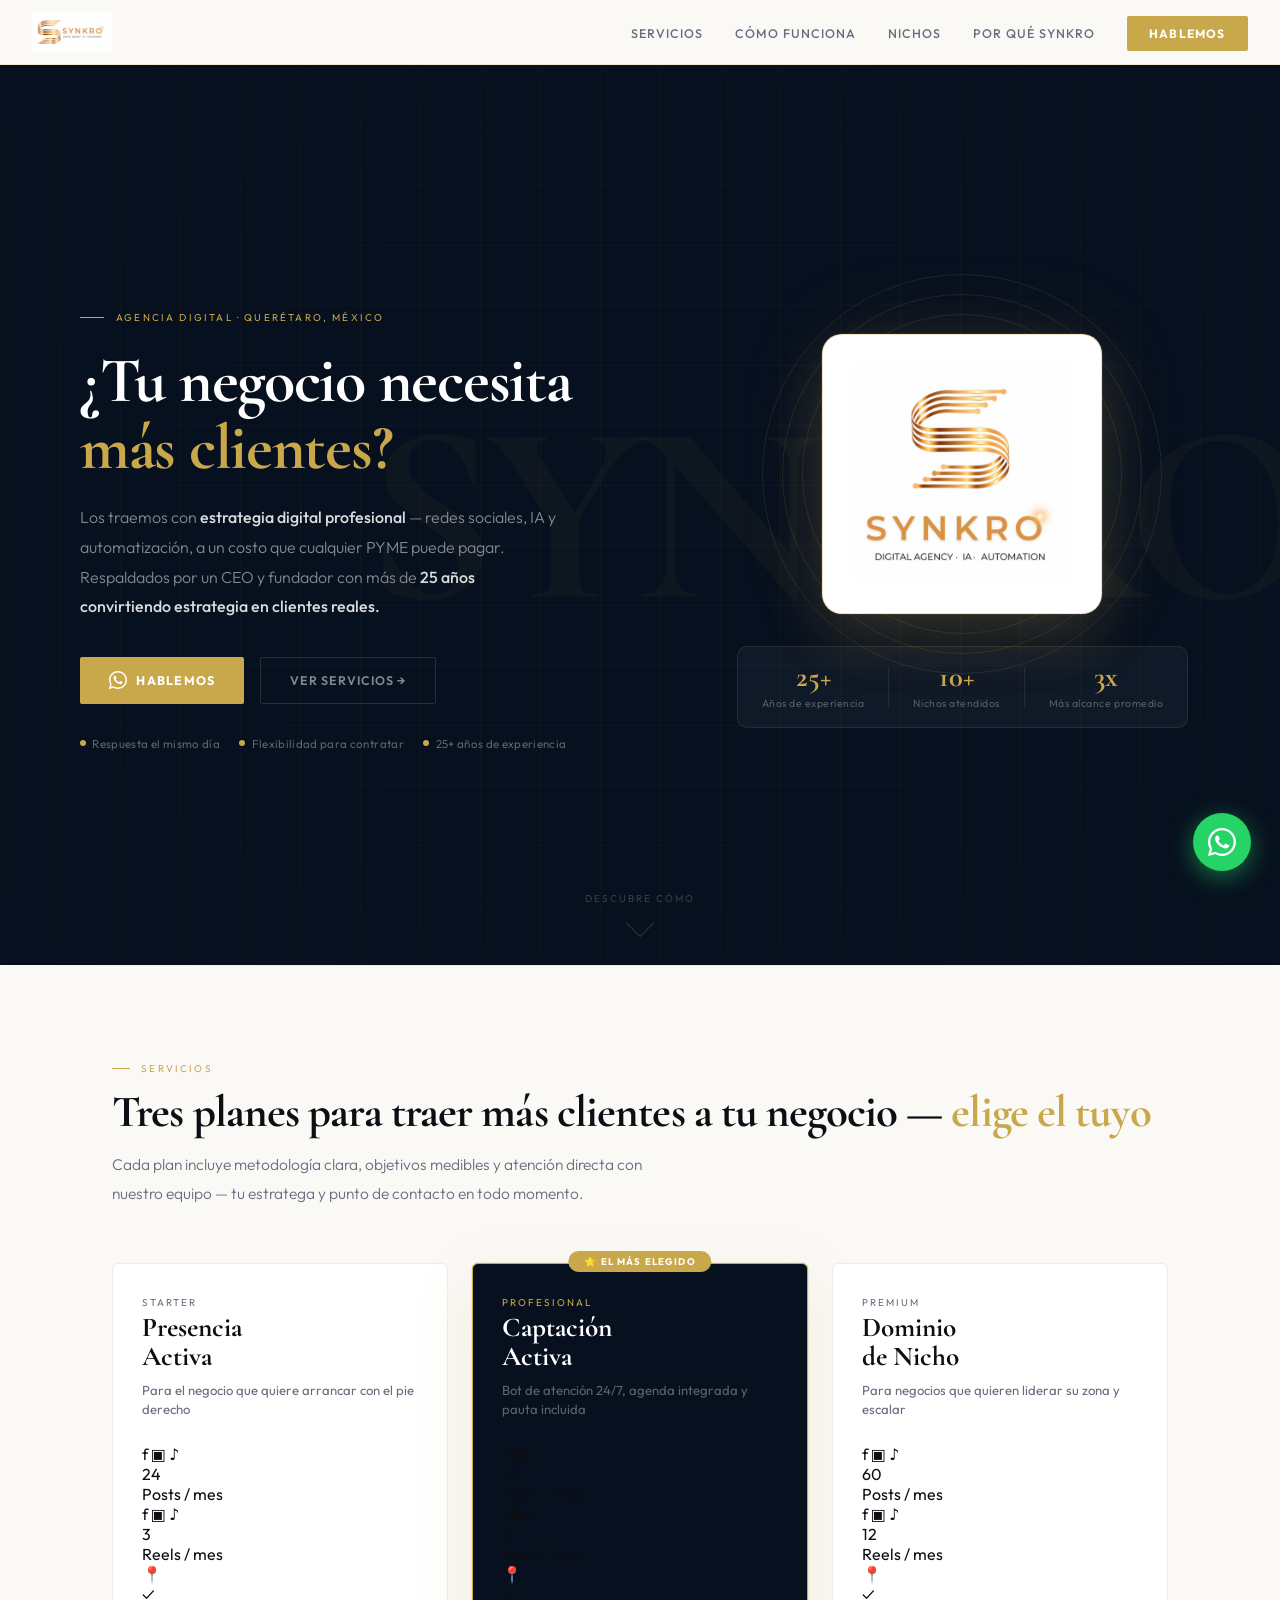
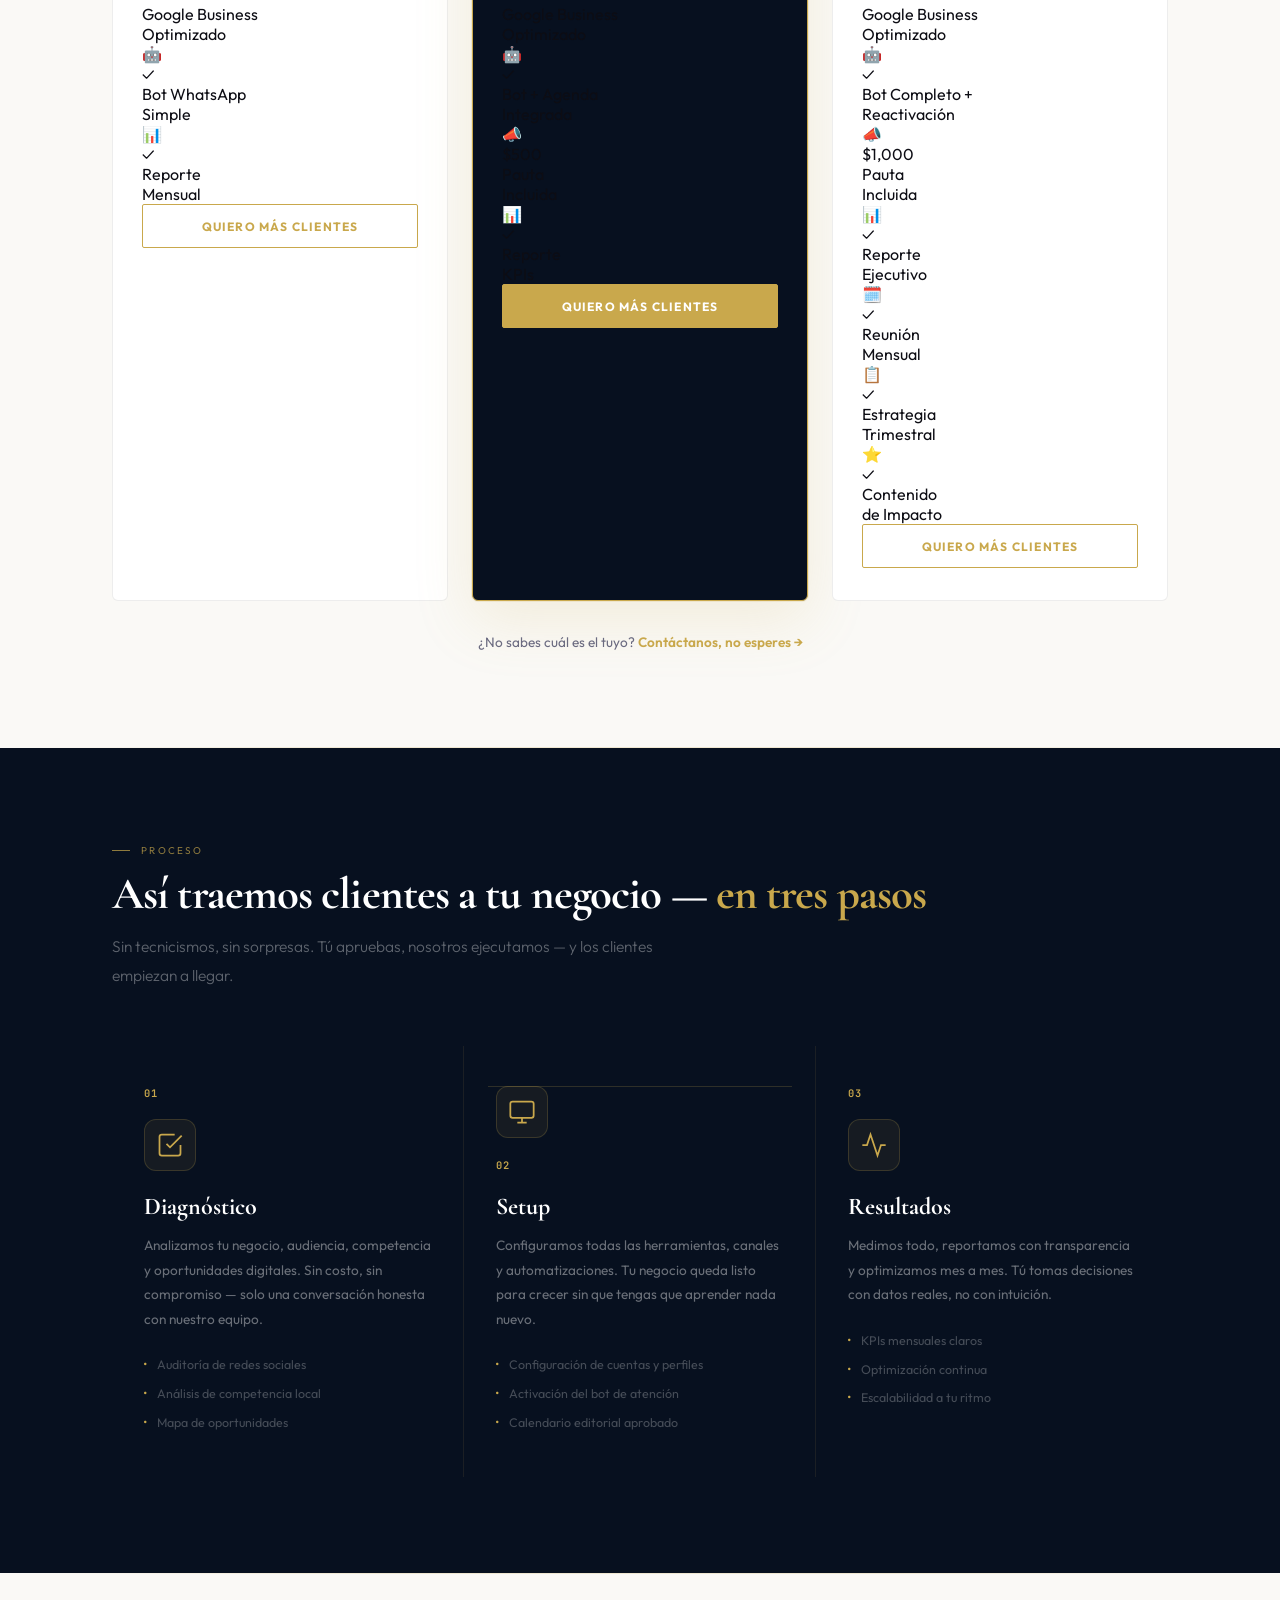
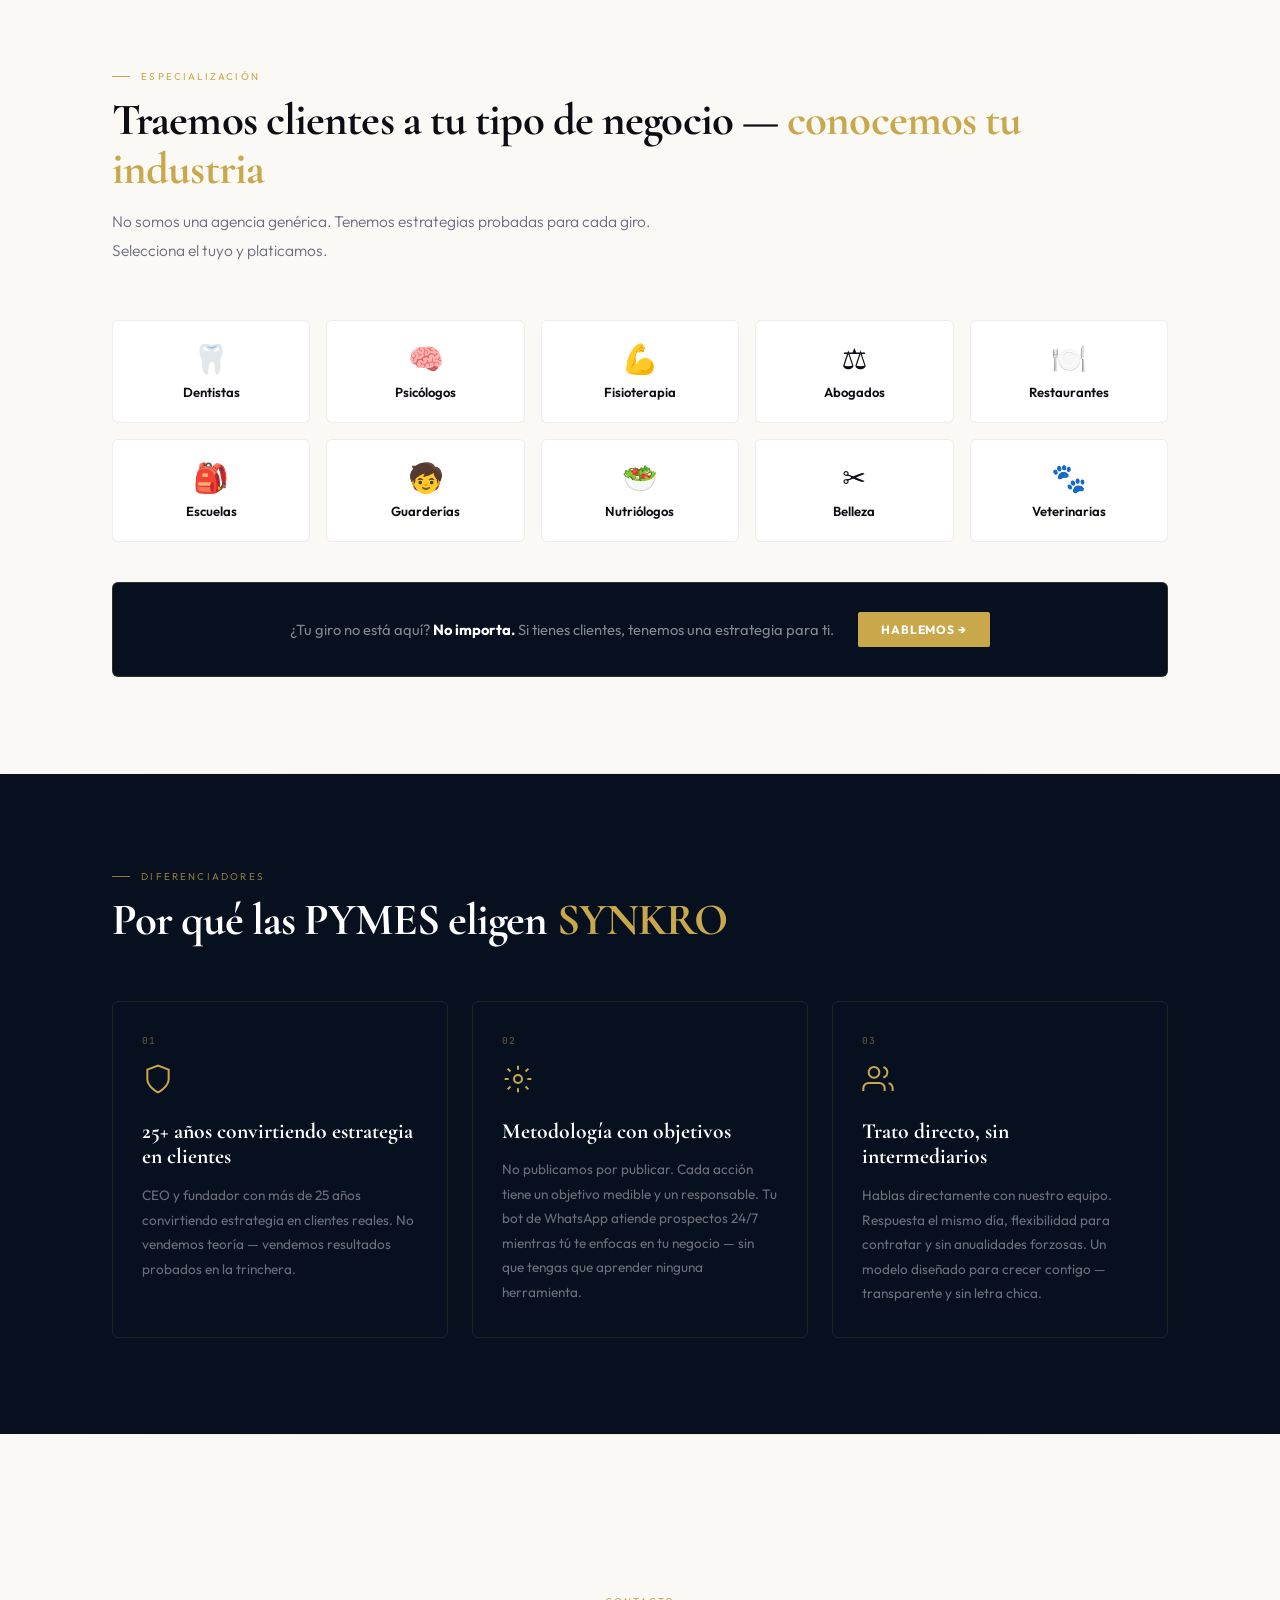
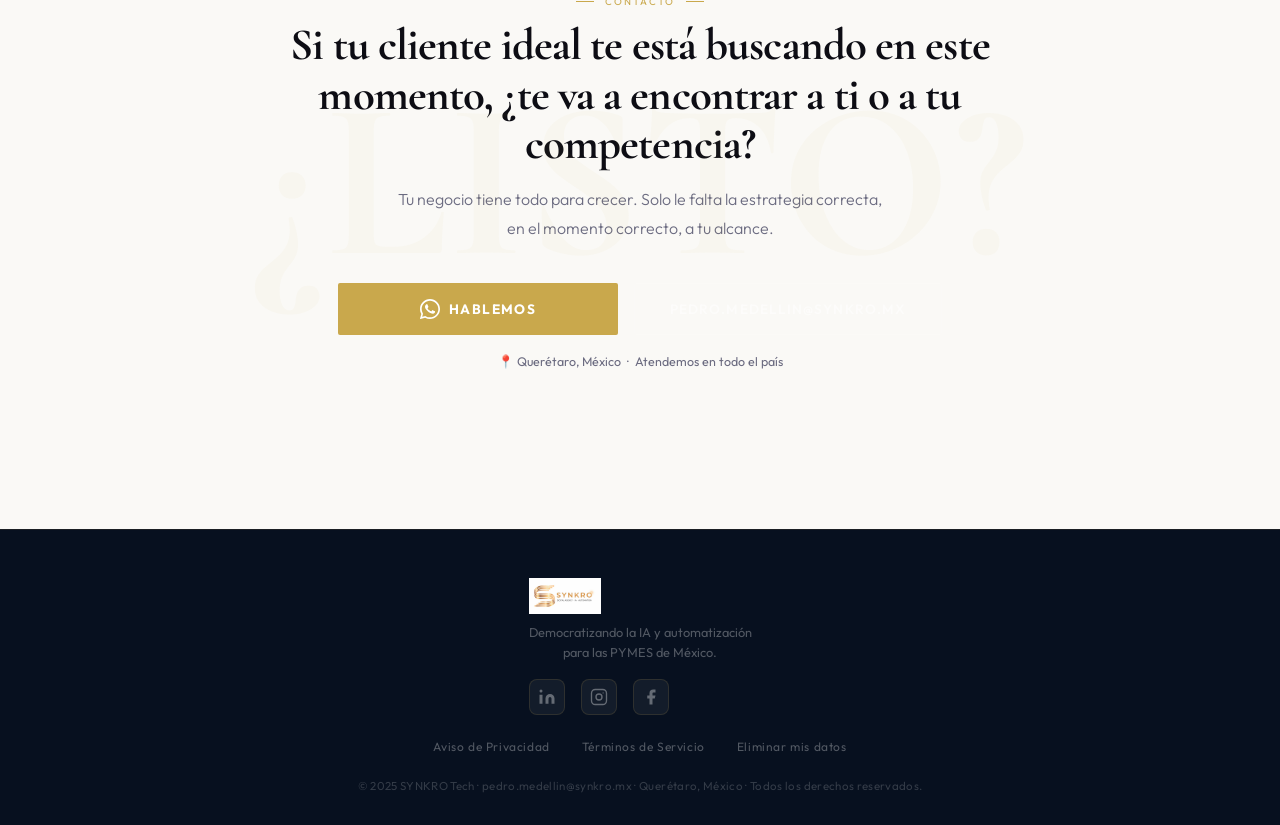
==== index.html @ 38c96454 "Update index.html" ====
<!DOCTYPE html>
<html lang="es">
<head>
  <meta charset="UTF-8">
  <meta name="viewport" content="width=device-width, initial-scale=1.0">
  <title>SYNKRO — IA, Redes Sociales y Automatización para PYMES</title>
  <meta name="description" content="SYNKRO democratiza la inteligencia artificial y automatización para pequeñas y medianas empresas en México. Redes sociales, WhatsApp Business y más.">
  <link rel="icon" href="assets/favicon.png" type="image/png">
  <link href="https://fonts.googleapis.com/css2?family=Cormorant+Garamond:wght@300;400;600;700;900&family=Outfit:wght@300;400;500;600;700&family=JetBrains+Mono:wght@400;600&display=swap" rel="stylesheet">
  <link rel="stylesheet" href="css/style.css">
</head>
<body>

  <!-- NAV -->
  <nav class="nav" id="nav">
    <a href="#inicio" class="nav-logo-link">
      <img src="assets/logo-horizontal.png" alt="SYNKRO" class="nav-logo" onerror="this.onerror=null;this.style.display='none';document.querySelector('.nav-wordmark').style.display='block'">
      <span class="nav-wordmark" style="display:none">SYNKRO</span>
    </a>
    <button class="nav-hamburger" id="hamburger" aria-label="Menú">
      <span></span><span></span><span></span>
    </button>
    <ul class="nav-links" id="navLinks">
      <li><a href="#servicios" class="nav-link">Servicios</a></li>
      <li><a href="#como-funciona" class="nav-link">Cómo funciona</a></li>
      <li><a href="#nichos" class="nav-link">Nichos</a></li>
      <li><a href="#por-que-synkro" class="nav-link">Por qué SYNKRO</a></li>
      <li><a href="https://wa.me/522224554234?text=Hola%20SYNKRO%2C%20quiero%20información%20sobre%20sus%20servicios" target="_blank" class="nav-cta">Hablemos</a></li>
    </ul>
  </nav>

  <!-- HERO -->
  <section class="hero" id="inicio">
    <div class="hero-bg-grid"></div>
    <div class="hero-bg-word">SYNKRO</div>
    <div class="hero-container">
      <div class="hero-content reveal-up">
        <p class="hero-eyebrow"><span class="eyebrow-line"></span>Agencia Digital · Querétaro, México</p>
        <h1 class="hero-h1">
          ¿Tu negocio necesita<br>
          <em>más clientes?</em>
        </h1>
        <p class="hero-p">
          Los traemos con <strong>estrategia digital profesional</strong> — redes sociales, IA y automatización, a un costo que cualquier PYME puede pagar. Respaldados por un CEO y fundador con más de <strong>25 años convirtiendo estrategia en clientes reales.</strong>
        </p>
        <div class="hero-actions">
          <a href="https://wa.me/522224554234?text=Hola%20SYNKRO%2C%20quiero%20un%20diagnóstico%20para%20mi%20negocio" target="_blank" class="btn-gold">
            <svg width="18" height="18" viewBox="0 0 24 24" fill="currentColor"><path d="M17.472 14.382c-.297-.149-1.758-.867-2.03-.967-.273-.099-.471-.148-.67.15-.197.297-.767.966-.94 1.164-.173.199-.347.223-.644.075-.297-.15-1.255-.463-2.39-1.475-.883-.788-1.48-1.761-1.653-2.059-.173-.297-.018-.458.13-.606.134-.133.298-.347.446-.52.149-.174.198-.298.298-.497.099-.198.05-.371-.025-.52-.075-.149-.669-1.612-.916-2.207-.242-.579-.487-.5-.669-.51-.173-.008-.371-.01-.57-.01-.198 0-.52.074-.792.372-.272.297-1.04 1.016-1.04 2.479 0 1.462 1.065 2.875 1.213 3.074.149.198 2.096 3.2 5.077 4.487.709.306 1.262.489 1.694.625.712.227 1.36.195 1.871.118.571-.085 1.758-.719 2.006-1.413.248-.694.248-1.289.173-1.413-.074-.124-.272-.198-.57-.347z"/><path d="M12 0C5.373 0 0 5.373 0 12c0 2.196.591 4.247 1.618 6.005L.057 23.48c-.073.274.179.523.451.445l5.616-1.536A11.954 11.954 0 0012 24c6.627 0 12-5.373 12-12S18.627 0 12 0zm0 22c-1.896 0-3.67-.522-5.185-1.43l-.371-.221-3.844 1.048 1.081-3.739-.242-.384A9.956 9.956 0 012 12C2 6.477 6.477 2 12 2s10 4.477 10 10-4.477 10-10 10z"/></svg>
            Hablemos
          </a>
          <a href="#servicios" class="btn-outline">Ver servicios →</a>
        </div>
        <div class="hero-trust">
          <span class="trust-item"><span class="trust-dot"></span>Respuesta el mismo día</span>
          <span class="trust-item"><span class="trust-dot"></span>Flexibilidad para contratar</span>
          <span class="trust-item"><span class="trust-dot"></span>25+ años de experiencia</span>
        </div>
      </div>
      <div class="hero-visual reveal-up" style="animation-delay:0.2s">
        <div class="logo-glow-wrap">
          <img src="assets/logo-cuadrado.png" alt="SYNKRO" class="hero-logo-img">
          <div class="logo-rings">
            <div class="ring ring-1"></div>
            <div class="ring ring-2"></div>
            <div class="ring ring-3"></div>
          </div>
        </div>
        <div class="hero-stats">
          <div class="h-stat">
            <span class="h-stat-num">25+</span>
            <span class="h-stat-lbl">Años de experiencia</span>
          </div>
          <div class="h-stat-div"></div>
          <div class="h-stat">
            <span class="h-stat-num">10+</span>
            <span class="h-stat-lbl">Nichos atendidos</span>
          </div>
          <div class="h-stat-div"></div>
          <div class="h-stat">
            <span class="h-stat-num">3x</span>
            <span class="h-stat-lbl">Más alcance promedio</span>
          </div>
        </div>
      </div>
    </div>
    <div class="hero-scroll-hint">
      <span>Descubre cómo</span>
      <div class="scroll-arrow"></div>
    </div>
  </section>

  <div class="divider-line"></div>

  <!-- SERVICIOS -->
  <section class="section" id="servicios">
    <div class="container">
      <div class="section-header reveal">
        <p class="s-eyebrow"><span></span>Servicios</p>
        <h2 class="s-h2">Tres planes para traer más clientes a tu negocio — <em>elige el tuyo</em></h2>
        <p class="s-p">Cada plan incluye metodología clara, objetivos medibles y atención directa con nuestro equipo — tu estratega y punto de contacto en todo momento.</p>
      </div>
      <div class="packages-grid">

        <!-- STARTER -->
        <div class="pkg reveal" style="animation-delay:0.1s">
          <div class="pkg-header-row">
            <div>
              <p class="pkg-label">Starter</p>
              <h3 class="pkg-name">Presencia<br>Activa</h3>
            </div>
            <div class="pkg-level">
              <span class="pkg-level-bar active"></span>
              <span class="pkg-level-bar"></span>
              <span class="pkg-level-bar"></span>
            </div>
          </div>
          <p class="pkg-tagline">Para el negocio que quiere arrancar con el pie derecho</p>
          <div class="pkg-collage">
            <div class="pkg-tile">
              <div class="pkg-tile-icons">
                <span class="net-icon net-fb">f</span>
                <span class="net-icon net-ig">▣</span>
                <span class="net-icon net-tt">♪</span>
              </div>
              <div class="pkg-tile-num">24</div>
              <div class="pkg-tile-lbl">Posts / mes</div>
            </div>
            <div class="pkg-tile">
              <div class="pkg-tile-icons">
                <span class="net-icon net-fb">f</span>
                <span class="net-icon net-ig">▣</span>
                <span class="net-icon net-tt">♪</span>
              </div>
              <div class="pkg-tile-num">3</div>
              <div class="pkg-tile-lbl">Reels / mes</div>
            </div>
            <div class="pkg-tile">
              <div class="pkg-tile-emoji">📍</div>
              <div class="pkg-tile-num">✓</div>
              <div class="pkg-tile-lbl">Google Business<br>Optimizado</div>
            </div>
            <div class="pkg-tile">
              <div class="pkg-tile-emoji">🤖</div>
              <div class="pkg-tile-num">✓</div>
              <div class="pkg-tile-lbl">Bot WhatsApp<br>Simple</div>
            </div>
            <div class="pkg-tile">
              <div class="pkg-tile-emoji">📊</div>
              <div class="pkg-tile-num">✓</div>
              <div class="pkg-tile-lbl">Reporte<br>Mensual</div>
            </div>
          </div>
          <a href="https://wa.me/522224554234?text=Hola%20SYNKRO%2C%20me%20interesa%20el%20plan%20Starter" target="_blank" class="pkg-cta">Quiero más clientes</a>
        </div>

        <!-- PROFESIONAL -->
        <div class="pkg pkg-featured reveal" style="animation-delay:0.2s">
          <div class="pkg-badge">⭐ El más elegido</div>
          <div class="pkg-header-row">
            <div>
              <p class="pkg-label pkg-label-gold">Profesional</p>
              <h3 class="pkg-name pkg-name-white">Captación<br>Activa</h3>
            </div>
            <div class="pkg-level">
              <span class="pkg-level-bar active"></span>
              <span class="pkg-level-bar active"></span>
              <span class="pkg-level-bar"></span>
            </div>
          </div>
          <p class="pkg-tagline pkg-tagline-dim">Bot de atención 24/7, agenda integrada y pauta incluida</p>
          <div class="pkg-collage pkg-collage-dark">
            <div class="pkg-tile pkg-tile-dark">
              <div class="pkg-tile-icons">
                <span class="net-icon net-fb">f</span>
                <span class="net-icon net-ig">▣</span>
                <span class="net-icon net-tt">♪</span>
              </div>
              <div class="pkg-tile-num gold">48</div>
              <div class="pkg-tile-lbl light">Posts / mes</div>
            </div>
            <div class="pkg-tile pkg-tile-dark">
              <div class="pkg-tile-icons">
                <span class="net-icon net-fb">f</span>
                <span class="net-icon net-ig">▣</span>
                <span class="net-icon net-tt">♪</span>
              </div>
              <div class="pkg-tile-num gold">6</div>
              <div class="pkg-tile-lbl light">Reels / mes</div>
            </div>
            <div class="pkg-tile pkg-tile-dark">
              <div class="pkg-tile-emoji">📍</div>
              <div class="pkg-tile-num gold">✓</div>
              <div class="pkg-tile-lbl light">Google Business<br>Optimizado</div>
            </div>
            <div class="pkg-tile pkg-tile-dark">
              <div class="pkg-tile-emoji">🤖</div>
              <div class="pkg-tile-num gold">✓</div>
              <div class="pkg-tile-lbl light">Bot + Agenda<br>Integrada</div>
            </div>
            <div class="pkg-tile pkg-tile-dark">
              <div class="pkg-tile-emoji">📣</div>
              <div class="pkg-tile-num gold">$500</div>
              <div class="pkg-tile-lbl light">Pauta<br>Incluida</div>
            </div>
            <div class="pkg-tile pkg-tile-dark">
              <div class="pkg-tile-emoji">📊</div>
              <div class="pkg-tile-num gold">✓</div>
              <div class="pkg-tile-lbl light">Reporte<br>KPIs</div>
            </div>
          </div>
          <a href="https://wa.me/522224554234?text=Hola%20SYNKRO%2C%20me%20interesa%20el%20plan%20Profesional" target="_blank" class="pkg-cta pkg-cta-gold">Quiero más clientes</a>
        </div>

        <!-- PREMIUM -->
        <div class="pkg reveal" style="animation-delay:0.3s">
          <div class="pkg-header-row">
            <div>
              <p class="pkg-label">Premium</p>
              <h3 class="pkg-name">Dominio<br>de Nicho</h3>
            </div>
            <div class="pkg-level">
              <span class="pkg-level-bar active"></span>
              <span class="pkg-level-bar active"></span>
              <span class="pkg-level-bar active"></span>
            </div>
          </div>
          <p class="pkg-tagline">Para negocios que quieren liderar su zona y escalar</p>
          <div class="pkg-collage">
            <div class="pkg-tile">
              <div class="pkg-tile-icons">
                <span class="net-icon net-fb">f</span>
                <span class="net-icon net-ig">▣</span>
                <span class="net-icon net-tt">♪</span>
              </div>
              <div class="pkg-tile-num">60</div>
              <div class="pkg-tile-lbl">Posts / mes</div>
            </div>
            <div class="pkg-tile">
              <div class="pkg-tile-icons">
                <span class="net-icon net-fb">f</span>
                <span class="net-icon net-ig">▣</span>
                <span class="net-icon net-tt">♪</span>
              </div>
              <div class="pkg-tile-num">12</div>
              <div class="pkg-tile-lbl">Reels / mes</div>
            </div>
            <div class="pkg-tile">
              <div class="pkg-tile-emoji">📍</div>
              <div class="pkg-tile-num">✓</div>
              <div class="pkg-tile-lbl">Google Business<br>Optimizado</div>
            </div>
            <div class="pkg-tile">
              <div class="pkg-tile-emoji">🤖</div>
              <div class="pkg-tile-num">✓</div>
              <div class="pkg-tile-lbl">Bot Completo +<br>Reactivación</div>
            </div>
            <div class="pkg-tile">
              <div class="pkg-tile-emoji">📣</div>
              <div class="pkg-tile-num">$1,000</div>
              <div class="pkg-tile-lbl">Pauta<br>Incluida</div>
            </div>
            <div class="pkg-tile">
              <div class="pkg-tile-emoji">📊</div>
              <div class="pkg-tile-num">✓</div>
              <div class="pkg-tile-lbl">Reporte<br>Ejecutivo</div>
            </div>
            <div class="pkg-tile">
              <div class="pkg-tile-emoji">🗓️</div>
              <div class="pkg-tile-num">✓</div>
              <div class="pkg-tile-lbl">Reunión<br>Mensual</div>
            </div>
            <div class="pkg-tile">
              <div class="pkg-tile-emoji">📋</div>
              <div class="pkg-tile-num">✓</div>
              <div class="pkg-tile-lbl">Estrategia<br>Trimestral</div>
            </div>
            <div class="pkg-tile">
              <div class="pkg-tile-emoji">⭐</div>
              <div class="pkg-tile-num">✓</div>
              <div class="pkg-tile-lbl">Contenido<br>de Impacto</div>
            </div>
          </div>
          <a href="https://wa.me/522224554234?text=Hola%20SYNKRO%2C%20me%20interesa%20el%20plan%20Premium" target="_blank" class="pkg-cta">Quiero más clientes</a>
        </div>

      </div>
      <p class="pkg-nota reveal">¿No sabes cuál es el tuyo? <a href="https://wa.me/522224554234?text=Hola%20SYNKRO%2C%20quiero%20orientación%20sobre%20qué%20plan%20necesito" target="_blank">Contáctanos, no esperes →</a></p>
    </div>
  </section>

  <div class="divider-line"></div>

  <!-- CÓMO FUNCIONA -->
  <section class="section section-dark" id="como-funciona">
    <div class="container">
      <div class="section-header reveal">
        <p class="s-eyebrow s-eyebrow-light"><span></span>Proceso</p>
        <h2 class="s-h2 s-h2-white">Así traemos clientes a tu negocio — <em>en tres pasos</em></h2>
        <p class="s-p s-p-dim">Sin tecnicismos, sin sorpresas. Tú apruebas, nosotros ejecutamos — y los clientes empiezan a llegar.</p>
      </div>
      <div class="steps-grid">
        <div class="step reveal" style="animation-delay:0.1s">
          <div class="step-num">01</div>
          <div class="step-icon">
            <svg width="28" height="28" viewBox="0 0 24 24" fill="none" stroke="currentColor" stroke-width="1.5"><path d="M9 11l3 3L22 4"/><path d="M21 12v7a2 2 0 01-2 2H5a2 2 0 01-2-2V5a2 2 0 012-2h11"/></svg>
          </div>
          <h3 class="step-title">Diagnóstico</h3>
          <p class="step-text">Analizamos tu negocio, audiencia, competencia y oportunidades digitales. Sin costo, sin compromiso — solo una conversación honesta con nuestro equipo.</p>
          <ul class="step-bullets">
            <li>Auditoría de redes sociales</li>
            <li>Análisis de competencia local</li>
            <li>Mapa de oportunidades</li>
          </ul>
        </div>
        <div class="step reveal" style="animation-delay:0.2s">
          <div class="step-icon">
            <svg width="28" height="28" viewBox="0 0 24 24" fill="none" stroke="currentColor" stroke-width="1.5"><rect x="2" y="3" width="20" height="14" rx="2"/><path d="M8 21h8M12 17v4"/></svg>
          </div>
          <div class="step-num">02</div>
          <h3 class="step-title">Setup</h3>
          <p class="step-text">Configuramos todas las herramientas, canales y automatizaciones. Tu negocio queda listo para crecer sin que tengas que aprender nada nuevo.</p>
          <ul class="step-bullets">
            <li>Configuración de cuentas y perfiles</li>
            <li>Activación del bot de atención</li>
            <li>Calendario editorial aprobado</li>
          </ul>
        </div>
        <div class="step reveal" style="animation-delay:0.3s">
          <div class="step-num">03</div>
          <div class="step-icon">
            <svg width="28" height="28" viewBox="0 0 24 24" fill="none" stroke="currentColor" stroke-width="1.5"><path d="M22 12h-4l-3 9L9 3l-3 9H2"/></svg>
          </div>
          <h3 class="step-title">Resultados</h3>
          <p class="step-text">Medimos todo, reportamos con transparencia y optimizamos mes a mes. Tú tomas decisiones con datos reales, no con intuición.</p>
          <ul class="step-bullets">
            <li>KPIs mensuales claros</li>
            <li>Optimización continua</li>
            <li>Escalabilidad a tu ritmo</li>
          </ul>
        </div>
      </div>
    </div>
  </section>

  <div class="divider-line"></div>

  <!-- NICHOS -->
  <section class="section" id="nichos">
    <div class="container">
      <div class="section-header reveal">
        <p class="s-eyebrow"><span></span>Especialización</p>
        <h2 class="s-h2">Traemos clientes a tu tipo de negocio — <em>conocemos tu industria</em></h2>
        <p class="s-p">No somos una agencia genérica. Tenemos estrategias probadas para cada giro. Selecciona el tuyo y platicamos.</p>
      </div>
      <div class="nichos-grid reveal">
        <a href="https://wa.me/522224554234?text=Hola%20SYNKRO%2C%20tengo%20un%20consultorio%20dental%20y%20quiero%20información%20de%20SYNKRO" target="_blank" class="nicho"><span class="nicho-icon">🦷</span><span>Dentistas</span></a>
        <a href="https://wa.me/522224554234?text=Hola%20SYNKRO%2C%20soy%20psicólogo%20y%20quiero%20información%20de%20SYNKRO" target="_blank" class="nicho"><span class="nicho-icon">🧠</span><span>Psicólogos</span></a>
        <a href="https://wa.me/522224554234?text=Hola%20SYNKRO%2C%20tengo%20un%20consultorio%20de%20fisioterapia%20y%20quiero%20información%20de%20SYNKRO" target="_blank" class="nicho"><span class="nicho-icon">💪</span><span>Fisioterapia</span></a>
        <a href="https://wa.me/522224554234?text=Hola%20SYNKRO%2C%20tengo%20un%20despacho%20de%20abogados%20y%20quiero%20información%20de%20SYNKRO" target="_blank" class="nicho"><span class="nicho-icon">⚖️</span><span>Abogados</span></a>
        <a href="https://wa.me/522224554234?text=Hola%20SYNKRO%2C%20tengo%20un%20restaurante%20y%20quiero%20información%20de%20SYNKRO" target="_blank" class="nicho"><span class="nicho-icon">🍽️</span><span>Restaurantes</span></a>
        <a href="https://wa.me/522224554234?text=Hola%20SYNKRO%2C%20tengo%20una%20escuela%20y%20quiero%20información%20de%20SYNKRO" target="_blank" class="nicho"><span class="nicho-icon">🎒</span><span>Escuelas</span></a>
        <a href="https://wa.me/522224554234?text=Hola%20SYNKRO%2C%20tengo%20una%20guardería%20y%20quiero%20información%20de%20SYNKRO" target="_blank" class="nicho"><span class="nicho-icon">🧒</span><span>Guarderías</span></a>
        <a href="https://wa.me/522224554234?text=Hola%20SYNKRO%2C%20soy%20nutriólogo%20y%20quiero%20información%20de%20SYNKRO" target="_blank" class="nicho"><span class="nicho-icon">🥗</span><span>Nutriólogos</span></a>
        <a href="https://wa.me/522224554234?text=Hola%20SYNKRO%2C%20tengo%20un%20salón%20de%20belleza%20y%20quiero%20información%20de%20SYNKRO" target="_blank" class="nicho"><span class="nicho-icon">✂️</span><span>Belleza</span></a>
        <a href="https://wa.me/522224554234?text=Hola%20SYNKRO%2C%20tengo%20una%20veterinaria%20y%20quiero%20información%20de%20SYNKRO" target="_blank" class="nicho"><span class="nicho-icon">🐾</span><span>Veterinarias</span></a>
      </div>
      <div class="nicho-cta reveal">
        <p>¿Tu giro no está aquí? <strong>No importa.</strong> Si tienes clientes, tenemos una estrategia para ti.</p>
        <a href="https://wa.me/522224554234?text=Hola%20SYNKRO%2C%20tengo%20un%20negocio%20y%20quiero%20saber%20si%20SYNKRO%20puede%20ayudarme" target="_blank" class="btn-gold-sm">Hablemos →</a>
      </div>
    </div>
  </section>

  <div class="divider-line"></div>

  <!-- POR QUÉ SYNKRO -->
  <section class="section section-dark" id="por-que-synkro">
    <div class="container">
      <div class="section-header reveal">
        <p class="s-eyebrow s-eyebrow-light"><span></span>Diferenciadores</p>
        <h2 class="s-h2 s-h2-white">Por qué las PYMES eligen <em>SYNKRO</em></h2>
      </div>
      <div class="diffs-grid">
        <div class="diff reveal" style="animation-delay:0.1s">
          <div class="diff-number">01</div>
          <div class="diff-icon">
            <svg width="32" height="32" viewBox="0 0 24 24" fill="none" stroke="currentColor" stroke-width="1.5"><path d="M12 22s8-4 8-10V5l-8-3-8 3v7c0 6 8 10 8 10z"/></svg>
          </div>
          <h3 class="diff-title">25+ años convirtiendo estrategia en clientes</h3>
          <p class="diff-text">CEO y fundador con más de 25 años convirtiendo estrategia en clientes reales. No vendemos teoría — vendemos resultados probados en la trinchera.</p>
        </div>
        <div class="diff reveal" style="animation-delay:0.2s">
          <div class="diff-number">02</div>
          <div class="diff-icon">
            <svg width="32" height="32" viewBox="0 0 24 24" fill="none" stroke="currentColor" stroke-width="1.5"><circle cx="12" cy="12" r="3"/><path d="M12 2v3M12 19v3M4.22 4.22l2.12 2.12M17.66 17.66l2.12 2.12M2 12h3M19 12h3M4.22 19.78l2.12-2.12M17.66 6.34l2.12-2.12"/></svg>
          </div>
          <h3 class="diff-title">Metodología con objetivos</h3>
          <p class="diff-text">No publicamos por publicar. Cada acción tiene un objetivo medible y un responsable. Tu bot de WhatsApp atiende prospectos 24/7 mientras tú te enfocas en tu negocio — sin que tengas que aprender ninguna herramienta.</p>
        </div>
        <div class="diff reveal" style="animation-delay:0.3s">
          <div class="diff-number">03</div>
          <div class="diff-icon">
            <svg width="32" height="32" viewBox="0 0 24 24" fill="none" stroke="currentColor" stroke-width="1.5"><path d="M17 21v-2a4 4 0 00-4-4H5a4 4 0 00-4 4v2"/><circle cx="9" cy="7" r="4"/><path d="M23 21v-2a4 4 0 00-3-3.87M16 3.13a4 4 0 010 7.75"/></svg>
          </div>
          <h3 class="diff-title">Trato directo, sin intermediarios</h3>
          <p class="diff-text">Hablas directamente con nuestro equipo. Respuesta el mismo día, flexibilidad para contratar y sin anualidades forzosas. Un modelo diseñado para crecer contigo — transparente y sin letra chica.</p>
        </div>
      </div>
    </div>
  </section>

  <div class="divider-line"></div>

  <!-- CONTACTO -->
  <section class="section" id="contacto">
    <div class="container">
      <div class="cta-block reveal">
        <div class="cta-bg-text">¿LISTO?</div>
        <p class="s-eyebrow" style="justify-content:center"><span></span>Contacto<span></span></p>
        <h2 class="s-h2 cta-h2">Si tu cliente ideal te está buscando en este momento, ¿te va a encontrar a ti o a tu competencia?</h2>
        <p class="cta-p">Tu negocio tiene todo para crecer. Solo le falta la estrategia correcta, en el momento correcto, a tu alcance.</p>
        <div class="cta-actions">
          <a href="https://wa.me/522224554234?text=Hola%20SYNKRO%2C%20quiero%20platicar%20sobre%20sus%20servicios" target="_blank" class="btn-gold btn-large">
            <svg width="20" height="20" viewBox="0 0 24 24" fill="currentColor"><path d="M17.472 14.382c-.297-.149-1.758-.867-2.03-.967-.273-.099-.471-.148-.67.15-.197.297-.767.966-.94 1.164-.173.199-.347.223-.644.075-.297-.15-1.255-.463-2.39-1.475-.883-.788-1.48-1.761-1.653-2.059-.173-.297-.018-.458.13-.606.134-.133.298-.347.446-.52.149-.174.198-.298.298-.497.099-.198.05-.371-.025-.52-.075-.149-.669-1.612-.916-2.207-.242-.579-.487-.5-.669-.51-.173-.008-.371-.01-.57-.01-.198 0-.52.074-.792.372-.272.297-1.04 1.016-1.04 2.479 0 1.462 1.065 2.875 1.213 3.074.149.198 2.096 3.2 5.077 4.487.709.306 1.262.489 1.694.625.712.227 1.36.195 1.871.118.571-.085 1.758-.719 2.006-1.413.248-.694.248-1.289.173-1.413-.074-.124-.272-.198-.57-.347z"/><path d="M12 0C5.373 0 0 5.373 0 12c0 2.196.591 4.247 1.618 6.005L.057 23.48c-.073.274.179.523.451.445l5.616-1.536A11.954 11.954 0 0012 24c6.627 0 12-5.373 12-12S18.627 0 12 0zm0 22c-1.896 0-3.67-.522-5.185-1.43l-.371-.221-3.844 1.048 1.081-3.739-.242-.384A9.956 9.956 0 012 12C2 6.477 6.477 2 12 2s10 4.477 10 10-4.477 10-10 10z"/></svg>
            Hablemos
          </a>
          <a href="mailto:pedro.medellin@synkro.mx" class="btn-outline btn-large">
            pedro.medellin@synkro.mx
          </a>
        </div>
        <p class="cta-note">📍 Querétaro, México &nbsp;·&nbsp; Atendemos en todo el país</p>
      </div>
    </div>
  </section>

  <!-- FOOTER -->
  <footer class="footer">
    <div class="container footer-inner">
      <div class="footer-brand">
        <img src="assets/logo-horizontal.png" alt="SYNKRO" class="footer-logo" onerror="this.style.display='none'">
        <p class="footer-tagline">Democratizando la IA y automatización<br>para las PYMES de México.</p>
        <div class="footer-social">
          <a href="https://linkedin.com/company/synkro-mx" target="_blank" aria-label="LinkedIn" class="social-icon">
            <svg width="18" height="18" viewBox="0 0 24 24" fill="currentColor"><path d="M16 8a6 6 0 016 6v7h-4v-7a2 2 0 00-2-2 2 2 0 00-2 2v7h-4v-7a6 6 0 016-6zM2 9h4v12H2z"/><circle cx="4" cy="4" r="2"/></svg>
          </a>
          <a href="https://instagram.com/synkromx" target="_blank" aria-label="Instagram" class="social-icon">
            <svg width="18" height="18" viewBox="0 0 24 24" fill="none" stroke="currentColor" stroke-width="1.8"><rect x="2" y="2" width="20" height="20" rx="5"/><circle cx="12" cy="12" r="4"/><circle cx="17.5" cy="6.5" r="0.8" fill="currentColor" stroke="none"/></svg>
          </a>
          <a href="https://www.facebook.com/profile.php?id=61582227332620" target="_blank" aria-label="Facebook" class="social-icon">
            <svg width="18" height="18" viewBox="0 0 24 24" fill="currentColor"><path d="M18 2h-3a5 5 0 00-5 5v3H7v4h3v8h4v-8h3l1-4h-4V7a1 1 0 011-1h3z"/></svg>
          </a>
        </div>
      </div>
      <div class="footer-links">
        <a href="privacidad.html">Aviso de Privacidad</a>
        <a href="terminos.html">Términos de Servicio</a>
        <a href="datos.html">Eliminar mis datos</a>
      </div>
      <p class="footer-copy">© 2025 SYNKRO Tech · pedro.medellin@synkro.mx · Querétaro, México · Todos los derechos reservados.</p>
    </div>
  </footer>

  <!-- WhatsApp Bubble -->
  <a href="https://wa.me/522224554234?text=Hola%20SYNKRO%2C%20quiero%20información" target="_blank" class="wa-bubble" aria-label="WhatsApp">
    <svg width="28" height="28" viewBox="0 0 24 24" fill="currentColor"><path d="M17.472 14.382c-.297-.149-1.758-.867-2.03-.967-.273-.099-.471-.148-.67.15-.197.297-.767.966-.94 1.164-.173.199-.347.223-.644.075-.297-.15-1.255-.463-2.39-1.475-.883-.788-1.48-1.761-1.653-2.059-.173-.297-.018-.458.13-.606.134-.133.298-.347.446-.52.149-.174.198-.298.298-.497.099-.198.05-.371-.025-.52-.075-.149-.669-1.612-.916-2.207-.242-.579-.487-.5-.669-.51-.173-.008-.371-.01-.57-.01-.198 0-.52.074-.792.372-.272.297-1.04 1.016-1.04 2.479 0 1.462 1.065 2.875 1.213 3.074.149.198 2.096 3.2 5.077 4.487.709.306 1.262.489 1.694.625.712.227 1.36.195 1.871.118.571-.085 1.758-.719 2.006-1.413.248-.694.248-1.289.173-1.413-.074-.124-.272-.198-.57-.347z"/><path d="M12 0C5.373 0 0 5.373 0 12c0 2.196.591 4.247 1.618 6.005L.057 23.48c-.073.274.179.523.451.445l5.616-1.536A11.954 11.954 0 0012 24c6.627 0 12-5.373 12-12S18.627 0 12 0zm0 22c-1.896 0-3.67-.522-5.185-1.43l-.371-.221-3.844 1.048 1.081-3.739-.242-.384A9.956 9.956 0 012 12C2 6.477 6.477 2 12 2s10 4.477 10 10-4.477 10-10 10z"/></svg>
  </a>

  <script src="js/main.js"></script>
</body>
</html>
---- css/style.css ----
/* ============================================================
   SYNKRO — style.css
   Paleta: Dorado #C9A84C | Cobalto #0A2463 | Blanco #fff
   Fuentes: Cormorant Garamond + Outfit + JetBrains Mono
   ============================================================ */

/* ── Variables ── */
:root {
  --gold:        #C9A84C;
  --gold-bright: #e2b95a;
  --gold-dim:    rgba(201,168,76,0.12);
  --gold-border: rgba(201,168,76,0.22);
  --cobalt:      #0A2463;
  --cobalt-mid:  #0d2d78;
  --dark:        #07101f;
  --dark-2:      #0c1a31;
  --ink:         #0d0d14;
  --bg:          #faf9f6;
  --white:       #ffffff;
  --muted:       #6b6b80;
  --border:      rgba(0,0,0,0.07);

  --font-serif:  'Cormorant Garamond', Georgia, serif;
  --font-sans:   'Outfit', system-ui, sans-serif;
  --font-mono:   'JetBrains Mono', monospace;

  --radius:      6px;
  --max-w:       1120px;
  --transition:  0.22s cubic-bezier(0.4,0,0.2,1);
}

/* ── Reset & Base ── */
*, *::before, *::after { box-sizing: border-box; margin: 0; padding: 0; }
html { scroll-behavior: smooth; font-size: 16px; }
body {
  font-family: var(--font-sans);
  background: var(--bg);
  color: var(--ink);
  overflow-x: hidden;
  -webkit-font-smoothing: antialiased;
}
img { display: block; max-width: 100%; }
a { text-decoration: none; color: inherit; }
ul { list-style: none; }

/* ── Utilities ── */
.container { max-width: var(--max-w); margin: 0 auto; padding: 0 2rem; }
.divider-line {
  height: 1px;
  background: linear-gradient(90deg, transparent, var(--gold-border) 30%, var(--gold-border) 70%, transparent);
}

/* ── REVEAL ANIMATIONS ── */
.reveal, .reveal-up {
  opacity: 0;
  transform: translateY(30px);
  transition: opacity 0.7s ease, transform 0.7s ease;
}
.reveal.visible, .reveal-up.visible { opacity: 1; transform: translateY(0); }

/* ============================================================
   NAV
   ============================================================ */
.nav {
  position: sticky; top: 0; z-index: 200;
  background: rgba(250,249,246,0.95);
  backdrop-filter: blur(14px);
  -webkit-backdrop-filter: blur(14px);
  border-bottom: 1px solid var(--gold-border);
  padding: 0.75rem 2rem;
  display: flex; align-items: center; justify-content: space-between;
  transition: box-shadow var(--transition);
}
.nav.scrolled { box-shadow: 0 4px 20px rgba(0,0,0,0.08); }
.nav-logo-link { display: flex; align-items: center; }
.nav-logo { height: 40px; object-fit: contain; }
.nav-wordmark {
  font-family: var(--font-serif); font-weight: 900; font-size: 1.5rem;
  color: var(--cobalt); letter-spacing: 0.05em;
}
.nav-links {
  display: flex; align-items: center; gap: 2rem;
  transition: all 0.3s ease;
}
.nav-link {
  font-size: 0.78rem; font-weight: 500; letter-spacing: 0.08em;
  text-transform: uppercase; color: var(--muted);
  transition: color var(--transition);
}
.nav-link:hover { color: var(--gold); }
.nav-cta {
  background: var(--gold); color: #fff;
  font-size: 0.75rem; font-weight: 700; letter-spacing: 0.1em; text-transform: uppercase;
  padding: 0.6rem 1.4rem; border-radius: 2px;
  transition: background var(--transition), transform var(--transition);
}
.nav-cta:hover { background: var(--cobalt); transform: translateY(-1px); }
.nav-hamburger {
  display: none; flex-direction: column; gap: 5px;
  background: none; border: none; cursor: pointer; padding: 4px;
}
.nav-hamburger span {
  display: block; width: 24px; height: 2px; background: var(--ink);
  transition: all 0.3s;
}

/* ============================================================
   HERO
   ============================================================ */
.hero {
  min-height: 100vh;
  background: var(--dark);
  position: relative; overflow: hidden;
  display: flex; align-items: center;
  padding: 7rem 2rem 5rem;
}
.hero-bg-grid {
  position: absolute; inset: 0; z-index: 0;
  background-image:
    linear-gradient(rgba(201,168,76,0.04) 1px, transparent 1px),
    linear-gradient(90deg, rgba(201,168,76,0.04) 1px, transparent 1px);
  background-size: 60px 60px;
  mask-image: radial-gradient(ellipse 80% 80% at 50% 50%, black 40%, transparent 100%);
}
.hero-bg-word {
  position: absolute; right: -2rem; top: 50%; transform: translateY(-50%);
  font-family: var(--font-serif); font-weight: 900; font-size: clamp(8rem, 20vw, 18rem);
  color: rgba(201,168,76,0.04); line-height: 1; pointer-events: none;
  letter-spacing: -0.04em; white-space: nowrap; user-select: none;
}
.hero-container {
  max-width: var(--max-w); margin: 0 auto; width: 100%;
  display: grid; grid-template-columns: 1.1fr 0.9fr; gap: 4rem;
  align-items: center; position: relative; z-index: 1;
}
.hero-eyebrow {
  font-size: 0.62rem; letter-spacing: 0.22em; text-transform: uppercase;
  color: var(--gold); display: flex; align-items: center; gap: 0.75rem;
  margin-bottom: 1.4rem;
}
.eyebrow-line { display: block; width: 24px; height: 1px; background: var(--gold); flex-shrink: 0; }
.hero-h1 {
  font-family: var(--font-serif); font-weight: 700;
  font-size: clamp(2.8rem, 5vw, 4.6rem);
  color: #fff; line-height: 1.05; letter-spacing: -0.02em;
  margin-bottom: 1.4rem;
}
.hero-h1 em { color: var(--gold); font-style: normal; }
.hero-p {
  font-size: 1rem; font-weight: 300;
  color: rgba(255,255,255,0.5); line-height: 1.85;
  max-width: 480px; margin-bottom: 2.2rem;
}
.hero-p strong { color: rgba(255,255,255,0.85); font-weight: 500; }
.hero-actions { display: flex; gap: 1rem; flex-wrap: wrap; margin-bottom: 2rem; }
.hero-trust {
  display: flex; flex-wrap: wrap; gap: 1.2rem;
}
.trust-item {
  font-size: 0.72rem; color: rgba(255,255,255,0.35);
  display: flex; align-items: center; gap: 0.4rem;
  letter-spacing: 0.03em;
}
.trust-dot {
  width: 6px; height: 6px; border-radius: 50%; background: var(--gold); flex-shrink: 0;
}

/* Hero Visual */
.hero-visual { display: flex; flex-direction: column; align-items: center; gap: 2rem; }
.logo-glow-wrap {
  position: relative; display: flex; align-items: center; justify-content: center;
}
.hero-logo-img {
  width: 280px; max-width: 100%;
  background: #fff; border-radius: 20px;
  padding: 1.8rem; position: relative; z-index: 2;
  border: 1px solid rgba(201,168,76,0.3);
  box-shadow:
    0 0 0 1px rgba(201,168,76,0.1),
    0 20px 60px rgba(201,168,76,0.2),
    0 0 100px rgba(201,168,76,0.08);
  animation: float 6s ease-in-out infinite;
}
@keyframes float { 0%,100%{transform:translateY(0)} 50%{transform:translateY(-10px)} }
.logo-rings { position: absolute; inset: -20px; z-index: 1; }
.ring {
  position: absolute; border-radius: 50%;
  border: 1px solid rgba(201,168,76,0.12);
  animation: pulse 4s ease-in-out infinite;
}
.ring-1 { inset: 0; animation-delay: 0s; }
.ring-2 { inset: -20px; animation-delay: 0.8s; }
.ring-3 { inset: -40px; animation-delay: 1.6s; }
@keyframes pulse { 0%,100%{opacity:0.6;transform:scale(1)} 50%{opacity:0.15;transform:scale(1.03)} }

.hero-stats {
  display: flex; gap: 1.5rem; align-items: center;
  background: rgba(255,255,255,0.04);
  border: 1px solid rgba(201,168,76,0.12);
  border-radius: 10px; padding: 1rem 1.5rem;
}
.h-stat { text-align: center; }
.h-stat-num {
  font-family: var(--font-serif); font-weight: 700; font-size: 1.8rem;
  color: var(--gold); display: block; line-height: 1;
}
.h-stat-lbl { font-size: 0.65rem; color: rgba(255,255,255,0.3); letter-spacing: 0.05em; margin-top: 2px; }
.h-stat-div { width: 1px; height: 40px; background: rgba(255,255,255,0.08); }

.hero-scroll-hint {
  position: absolute; bottom: 2rem; left: 50%; transform: translateX(-50%);
  display: flex; flex-direction: column; align-items: center; gap: 0.5rem;
  font-size: 0.62rem; letter-spacing: 0.2em; text-transform: uppercase;
  color: rgba(255,255,255,0.2); z-index: 2;
}
.scroll-arrow {
  width: 20px; height: 20px;
  border-right: 1px solid rgba(255,255,255,0.15);
  border-bottom: 1px solid rgba(255,255,255,0.15);
  transform: rotate(45deg);
  animation: bounce 2s ease-in-out infinite;
}
@keyframes bounce { 0%,100%{transform:rotate(45deg) translateY(0)} 50%{transform:rotate(45deg) translateY(4px)} }

/* ============================================================
   BUTTONS
   ============================================================ */
.btn-gold {
  display: inline-flex; align-items: center; gap: 0.6rem;
  background: var(--gold); color: #fff;
  font-size: 0.78rem; font-weight: 700; letter-spacing: 0.1em; text-transform: uppercase;
  padding: 0.9rem 1.8rem; border-radius: 2px;
  transition: background var(--transition), transform var(--transition), box-shadow var(--transition);
}
.btn-gold:hover {
  background: var(--cobalt); transform: translateY(-2px);
  box-shadow: 0 8px 24px rgba(10,36,99,0.3);
}
.btn-gold.btn-large { font-size: 0.85rem; padding: 1rem 2.2rem; }
.btn-outline {
  display: inline-flex; align-items: center;
  background: transparent; color: rgba(255,255,255,0.5);
  font-size: 0.78rem; font-weight: 600; letter-spacing: 0.08em; text-transform: uppercase;
  padding: 0.9rem 1.8rem; border-radius: 2px;
  border: 1px solid rgba(255,255,255,0.12);
  transition: all var(--transition);
}
.btn-outline:hover { border-color: var(--gold); color: var(--gold); }
.btn-outline.btn-large { font-size: 0.85rem; padding: 1rem 2.2rem; }
.btn-gold-sm {
  display: inline-flex; align-items: center;
  background: var(--gold); color: #fff;
  font-size: 0.75rem; font-weight: 700; letter-spacing: 0.08em; text-transform: uppercase;
  padding: 0.65rem 1.4rem; border-radius: 2px;
  transition: background var(--transition);
}
.btn-gold-sm:hover { background: var(--cobalt); }

/* ============================================================
   SECTIONS (shared)
   ============================================================ */
.section { padding: 6rem 0; }
.section-dark {
  background: var(--dark);
  position: relative;
}
.section-header { margin-bottom: 3.5rem; }
.s-eyebrow {
  font-size: 0.62rem; letter-spacing: 0.22em; text-transform: uppercase;
  color: var(--gold); display: flex; align-items: center; gap: 0.7rem;
  margin-bottom: 0.8rem;
}
.s-eyebrow span { display: block; width: 18px; height: 1px; background: var(--gold); }
.s-eyebrow-light { color: rgba(201,168,76,0.7); }
.s-eyebrow-light span { background: rgba(201,168,76,0.7); }
.s-h2 {
  font-family: var(--font-serif); font-weight: 700;
  font-size: clamp(2rem, 3.5vw, 3rem);
  color: var(--ink); line-height: 1.1; letter-spacing: -0.02em;
  margin-bottom: 0.8rem;
}
.s-h2 em { color: var(--gold); font-style: normal; }
.s-h2-white { color: #fff; }
.s-p {
  font-size: 0.97rem; font-weight: 300; color: var(--muted);
  line-height: 1.85; max-width: 560px;
}
.s-p-dim { color: rgba(255,255,255,0.35); }

/* ============================================================
   PACKAGES
   ============================================================ */
.packages-grid {
  display: grid; grid-template-columns: repeat(3,1fr); gap: 1.5rem;
  margin-bottom: 2rem;
}
.pkg {
  background: var(--white);
  border: 1px solid var(--border);
  border-radius: var(--radius);
  padding: 2rem 1.8rem;
  position: relative;
  transition: transform var(--transition), box-shadow var(--transition), border-color var(--transition);
}
.pkg:hover {
  transform: translateY(-5px);
  box-shadow: 0 20px 50px rgba(0,0,0,0.07);
  border-color: var(--gold-border);
}
.pkg-featured {
  background: var(--dark);
  border-color: var(--gold);
  box-shadow: 0 0 0 1px rgba(201,168,76,0.15), 0 20px 60px rgba(201,168,76,0.15);
}
.pkg-badge {
  position: absolute; top: -0.85rem; left: 50%; transform: translateX(-50%);
  background: var(--gold); color: #fff;
  font-size: 0.6rem; font-weight: 700; letter-spacing: 0.12em; text-transform: uppercase;
  padding: 0.28rem 1rem; border-radius: 100px; white-space: nowrap;
}
.pkg-icon-row { margin-bottom: 1.2rem; }
.pkg-icon {
  width: 44px; height: 44px; border-radius: 10px;
  background: var(--gold-dim); border: 1px solid var(--gold-border);
  display: flex; align-items: center; justify-content: center;
  color: var(--gold);
}
.pkg-icon-gold { background: rgba(201,168,76,0.15); border-color: rgba(201,168,76,0.35); }
.pkg-label {
  font-size: 0.62rem; letter-spacing: 0.2em; text-transform: uppercase;
  color: var(--muted); margin-bottom: 0.3rem;
}
.pkg-label-gold { color: var(--gold); }
.pkg-name {
  font-family: var(--font-serif); font-weight: 700; font-size: 1.7rem;
  color: var(--ink); line-height: 1.05; margin-bottom: 0.6rem;
}
.pkg-name-white { color: #fff; }
.pkg-tagline {
  font-size: 0.82rem; color: var(--muted); line-height: 1.5; margin-bottom: 1.5rem;
}
.pkg-tagline-dim { color: rgba(255,255,255,0.35); }
.pkg-list {
  margin-bottom: 1.8rem;
}
.pkg-list li {
  font-size: 0.83rem; color: var(--muted);
  padding: 0.45rem 0; border-bottom: 1px solid var(--border);
  display: flex; align-items: flex-start; gap: 0.7rem; line-height: 1.4;
}
.pkg-list li::before { content: '—'; color: var(--gold); font-size: 0.7rem; flex-shrink: 0; margin-top: 0.1rem; }
.pkg-list-dark li {
  color: rgba(255,255,255,0.45); border-bottom-color: rgba(255,255,255,0.06);
}
.pkg-cta {
  display: block; text-align: center;
  padding: 0.85rem; border-radius: 2px;
  font-size: 0.75rem; font-weight: 700; letter-spacing: 0.1em; text-transform: uppercase;
  border: 1px solid var(--gold); color: var(--gold);
  transition: all var(--transition);
}
.pkg-cta:hover { background: var(--gold); color: #fff; }
.pkg-cta-gold { background: var(--gold); color: #fff; }
.pkg-cta-gold:hover { background: var(--cobalt); border-color: var(--cobalt); }
.pkg-nota {
  text-align: center; font-size: 0.85rem; color: var(--muted);
}
.pkg-nota a { color: var(--gold); font-weight: 600; }
.pkg-nota a:hover { text-decoration: underline; }

/* ============================================================
   STEPS / CÓMO FUNCIONA
   ============================================================ */
.steps-grid {
  display: grid; grid-template-columns: repeat(3, 1fr); gap: 0;
  position: relative;
}
.steps-grid::before {
  content: '';
  position: absolute; top: 2.5rem; left: calc(33.33% + 1.5rem); right: calc(33.33% + 1.5rem);
  height: 1px; background: rgba(201,168,76,0.2);
  pointer-events: none;
}
.step {
  padding: 2.5rem 2rem;
  border-right: 1px solid rgba(201,168,76,0.1);
  position: relative;
}
.step:last-child { border-right: none; }
.step-num {
  font-family: var(--font-mono); font-size: 0.65rem; font-weight: 600;
  color: var(--gold); letter-spacing: 0.1em; margin-bottom: 1.2rem;
}
.step-icon {
  width: 52px; height: 52px; border-radius: 12px;
  background: rgba(201,168,76,0.08); border: 1px solid rgba(201,168,76,0.2);
  display: flex; align-items: center; justify-content: center;
  color: var(--gold); margin-bottom: 1.3rem;
}
.step-title {
  font-family: var(--font-serif); font-weight: 700; font-size: 1.5rem;
  color: #fff; margin-bottom: 0.8rem;
}
.step-text {
  font-size: 0.85rem; color: rgba(255,255,255,0.4);
  line-height: 1.8; margin-bottom: 1.2rem;
}
.step-bullets { padding-left: 0; }
.step-bullets li {
  font-size: 0.78rem; color: rgba(255,255,255,0.25);
  padding: 0.3rem 0; display: flex; align-items: center; gap: 0.6rem;
}
.step-bullets li::before { content: '·'; color: var(--gold); font-size: 1.2rem; line-height: 1; }

/* ============================================================
   NICHOS
   ============================================================ */
.nichos-grid {
  display: grid;
  grid-template-columns: repeat(5, 1fr);
  gap: 1rem; margin-bottom: 2.5rem;
}
.nicho {
  background: var(--white); border: 1px solid var(--border);
  border-radius: var(--radius); padding: 1.4rem 1rem;
  display: flex; flex-direction: column; align-items: center; gap: 0.7rem;
  font-size: 0.82rem; font-weight: 600; color: var(--ink);
  text-align: center;
  transition: all var(--transition); cursor: default;
}
.nicho:hover {
  border-color: var(--gold); background: var(--gold-dim);
  transform: translateY(-3px); box-shadow: 0 10px 30px rgba(201,168,76,0.12);
}
.nicho-icon { font-size: 1.8rem; line-height: 1; }
.nicho-cta {
  text-align: center;
  background: var(--dark); border: 1px solid var(--gold-border);
  border-radius: var(--radius); padding: 1.8rem 2rem;
  display: flex; align-items: center; justify-content: center; gap: 1.5rem;
  flex-wrap: wrap;
}
.nicho-cta p { font-size: 0.92rem; color: rgba(255,255,255,0.5); }
.nicho-cta strong { color: #fff; }

/* ============================================================
   DIFERENCIADORES
   ============================================================ */
.diffs-grid {
  display: grid; grid-template-columns: repeat(3,1fr); gap: 1.5rem;
}
.diff {
  padding: 2rem 1.8rem;
  border: 1px solid rgba(201,168,76,0.12);
  border-radius: var(--radius);
  position: relative; overflow: hidden;
  transition: border-color var(--transition), transform var(--transition);
}
.diff:hover {
  border-color: rgba(201,168,76,0.35); transform: translateY(-3px);
}
.diff::before {
  content: '';
  position: absolute; top: 0; left: 0; right: 0; height: 2px;
  background: linear-gradient(90deg, transparent, var(--gold), transparent);
  opacity: 0; transition: opacity var(--transition);
}
.diff:hover::before { opacity: 1; }
.diff-number {
  font-family: var(--font-mono); font-size: 0.6rem; font-weight: 600;
  color: rgba(201,168,76,0.4); letter-spacing: 0.1em; margin-bottom: 1rem;
}
.diff-icon {
  color: var(--gold); margin-bottom: 1.2rem;
}
.diff-title {
  font-family: var(--font-serif); font-weight: 700; font-size: 1.35rem;
  color: #fff; margin-bottom: 0.8rem; line-height: 1.2;
}
.diff-text {
  font-size: 0.85rem; color: rgba(255,255,255,0.4); line-height: 1.8;
}

/* ============================================================
   CTA BLOCK
   ============================================================ */
.cta-block {
  text-align: center; position: relative; padding: 4rem 2rem;
}
.cta-bg-text {
  position: absolute; inset: 0;
  font-family: var(--font-serif); font-weight: 900;
  font-size: clamp(6rem, 18vw, 14rem);
  color: rgba(201,168,76,0.04); line-height: 1;
  display: flex; align-items: center; justify-content: center;
  pointer-events: none; user-select: none;
}
.cta-h2 { font-size: clamp(2rem, 3.5vw, 3rem); text-align: center; max-width: 700px; margin: 0 auto 1rem; }
.cta-p {
  font-size: 1rem; font-weight: 300; color: var(--muted);
  max-width: 500px; margin: 0 auto 2.5rem; line-height: 1.8;
}
.cta-actions { display: flex; gap: 1rem; justify-content: center; flex-wrap: wrap; margin-bottom: 1.2rem; }
.cta-note { font-size: 0.78rem; color: var(--muted); }

/* ============================================================
   FOOTER
   ============================================================ */
.footer {
  background: var(--dark);
  border-top: 1px solid rgba(201,168,76,0.1);
  padding: 3rem 0 2rem;
}
.footer-inner {
  display: flex; flex-direction: column; align-items: center; gap: 1.5rem;
}
.footer-logo { height: 36px; object-fit: contain; }
.footer-tagline {
  font-size: 0.8rem; color: rgba(255,255,255,0.3);
  text-align: center; line-height: 1.6; margin-top: 0.5rem;
}
.footer-links {
  display: flex; gap: 2rem; flex-wrap: wrap; justify-content: center;
}
.footer-links a {
  font-size: 0.75rem; color: rgba(255,255,255,0.3); letter-spacing: 0.05em;
  transition: color var(--transition);
}
.footer-links a:hover { color: var(--gold); }
.footer-copy {
  font-size: 0.72rem; color: rgba(255,255,255,0.18);
  text-align: center; letter-spacing: 0.03em;
}

/* ============================================================
   WHATSAPP BUBBLE
   ============================================================ */
.wa-bubble {
  position: fixed; bottom: 1.8rem; right: 1.8rem; z-index: 999;
  width: 58px; height: 58px; border-radius: 50%;
  background: #25D366; color: #fff;
  display: flex; align-items: center; justify-content: center;
  box-shadow: 0 6px 24px rgba(37,211,102,0.5);
  transition: transform var(--transition), box-shadow var(--transition);
}
.wa-bubble:hover {
  transform: scale(1.1);
  box-shadow: 0 10px 32px rgba(37,211,102,0.6);
}

/* ============================================================
   LEGAL PAGES (privacidad, terminos, datos)
   ============================================================ */
.legal-body { font-family: var(--font-sans); background: var(--bg); color: var(--ink); }
.legal-nav {
  background: var(--dark); padding: 1rem 2rem;
  display: flex; align-items: center; justify-content: space-between;
  border-bottom: 1px solid rgba(201,168,76,0.15);
}
.legal-nav-logo { height: 36px; object-fit: contain; }
.legal-nav-back {
  font-size: 0.75rem; color: rgba(255,255,255,0.4); letter-spacing: 0.08em;
  text-transform: uppercase; transition: color var(--transition);
  display: flex; align-items: center; gap: 0.4rem;
}
.legal-nav-back:hover { color: var(--gold); }
.legal-hero {
  background: var(--dark); padding: 4rem 2rem 3rem;
  border-bottom: 1px solid rgba(201,168,76,0.1);
}
.legal-hero-inner { max-width: 800px; margin: 0 auto; }
.legal-badge {
  display: inline-block;
  font-size: 0.6rem; font-weight: 700; letter-spacing: 0.15em; text-transform: uppercase;
  color: var(--gold); border: 1px solid rgba(201,168,76,0.3);
  padding: 0.25rem 0.8rem; border-radius: 100px; margin-bottom: 1rem;
}
.legal-h1 {
  font-family: var(--font-serif); font-weight: 700;
  font-size: clamp(2rem, 4vw, 3rem); color: #fff;
  line-height: 1.1; margin-bottom: 0.8rem;
}
.legal-meta { font-size: 0.78rem; color: rgba(255,255,255,0.3); }
.legal-content { max-width: 800px; margin: 0 auto; padding: 3rem 2rem 5rem; }
.legal-content h2 {
  font-family: var(--font-serif); font-weight: 700;
  font-size: 1.5rem; color: var(--ink); margin: 2.5rem 0 0.8rem;
  padding-top: 2.5rem; border-top: 1px solid var(--border);
}
.legal-content h2:first-child { border-top: none; padding-top: 0; margin-top: 0; }
.legal-content p {
  font-size: 0.9rem; color: var(--muted); line-height: 1.85; margin-bottom: 1rem;
}
.legal-content ul {
  margin: 0.5rem 0 1rem 1.2rem;
}
.legal-content li {
  font-size: 0.9rem; color: var(--muted); line-height: 1.8;
  margin-bottom: 0.3rem; list-style: disc;
}
.legal-content a { color: var(--gold); }
.legal-content a:hover { text-decoration: underline; }
.legal-footer { background: var(--dark); padding: 1.5rem 2rem; text-align: center; }
.legal-footer p { font-size: 0.75rem; color: rgba(255,255,255,0.2); }
.legal-footer a { color: rgba(255,255,255,0.3); }

/* ============================================================
   RESPONSIVE
   ============================================================ */
@media (max-width: 900px) {
  .hero-container { grid-template-columns: 1fr; gap: 3rem; }
  .hero-visual { order: -1; }
  .hero-logo-img { width: 200px; }
  .hero-bg-word { font-size: 40vw; }
  .packages-grid { grid-template-columns: 1fr; max-width: 440px; margin: 0 auto 2rem; }
  .steps-grid { grid-template-columns: 1fr; }
  .steps-grid::before { display: none; }
  .step { border-right: none; border-bottom: 1px solid rgba(201,168,76,0.1); }
  .step:last-child { border-bottom: none; }
  .nichos-grid { grid-template-columns: repeat(2, 1fr); }
  .diffs-grid { grid-template-columns: 1fr; }
  .nav-links {
    display: none; flex-direction: column; position: absolute;
    top: 100%; left: 0; right: 0;
    background: rgba(250,249,246,0.98);
    padding: 1rem 2rem 1.5rem;
    border-bottom: 1px solid var(--gold-border);
    gap: 0.8rem;
  }
  .nav-links.open { display: flex; }
  .nav-hamburger { display: flex; }
  .hero { padding: 6rem 1.5rem 4rem; }
  .section { padding: 4rem 0; }
}
@media (max-width: 560px) {
  .nichos-grid { grid-template-columns: repeat(2, 1fr); }
  .hero-stats { gap: 1rem; padding: 0.8rem 1rem; }
  .cta-actions { flex-direction: column; align-items: center; }
}

/* Social icons in footer */
.footer-social {
  display: flex; gap: 1rem; margin-top: 1rem;
}
.social-icon {
  width: 36px; height: 36px; border-radius: 8px;
  background: rgba(255,255,255,0.05); border: 1px solid rgba(201,168,76,0.15);
  display: flex; align-items: center; justify-content: center;
  color: rgba(255,255,255,0.35);
  transition: all var(--transition);
}
.social-icon:hover {
  background: rgba(201,168,76,0.1); border-color: rgba(201,168,76,0.4);
  color: var(--gold); transform: translateY(-2px);
}

/* Nichos as clickable links */
.nichos-grid a.nicho {
  text-decoration: none;
  cursor: pointer;
}
.nichos-grid a.nicho:hover {
  border-color: var(--gold);
  background: var(--gold-dim);
  transform: translateY(-3px);
  box-shadow: 0 10px 30px rgba(201,168,76,0.12);
  color: var(--ink);
}

/* Fix CTA button alignment */
.cta-actions .btn-gold,
.cta-actions .btn-outline {
  min-width: 280px;
  justify-content: center;
}
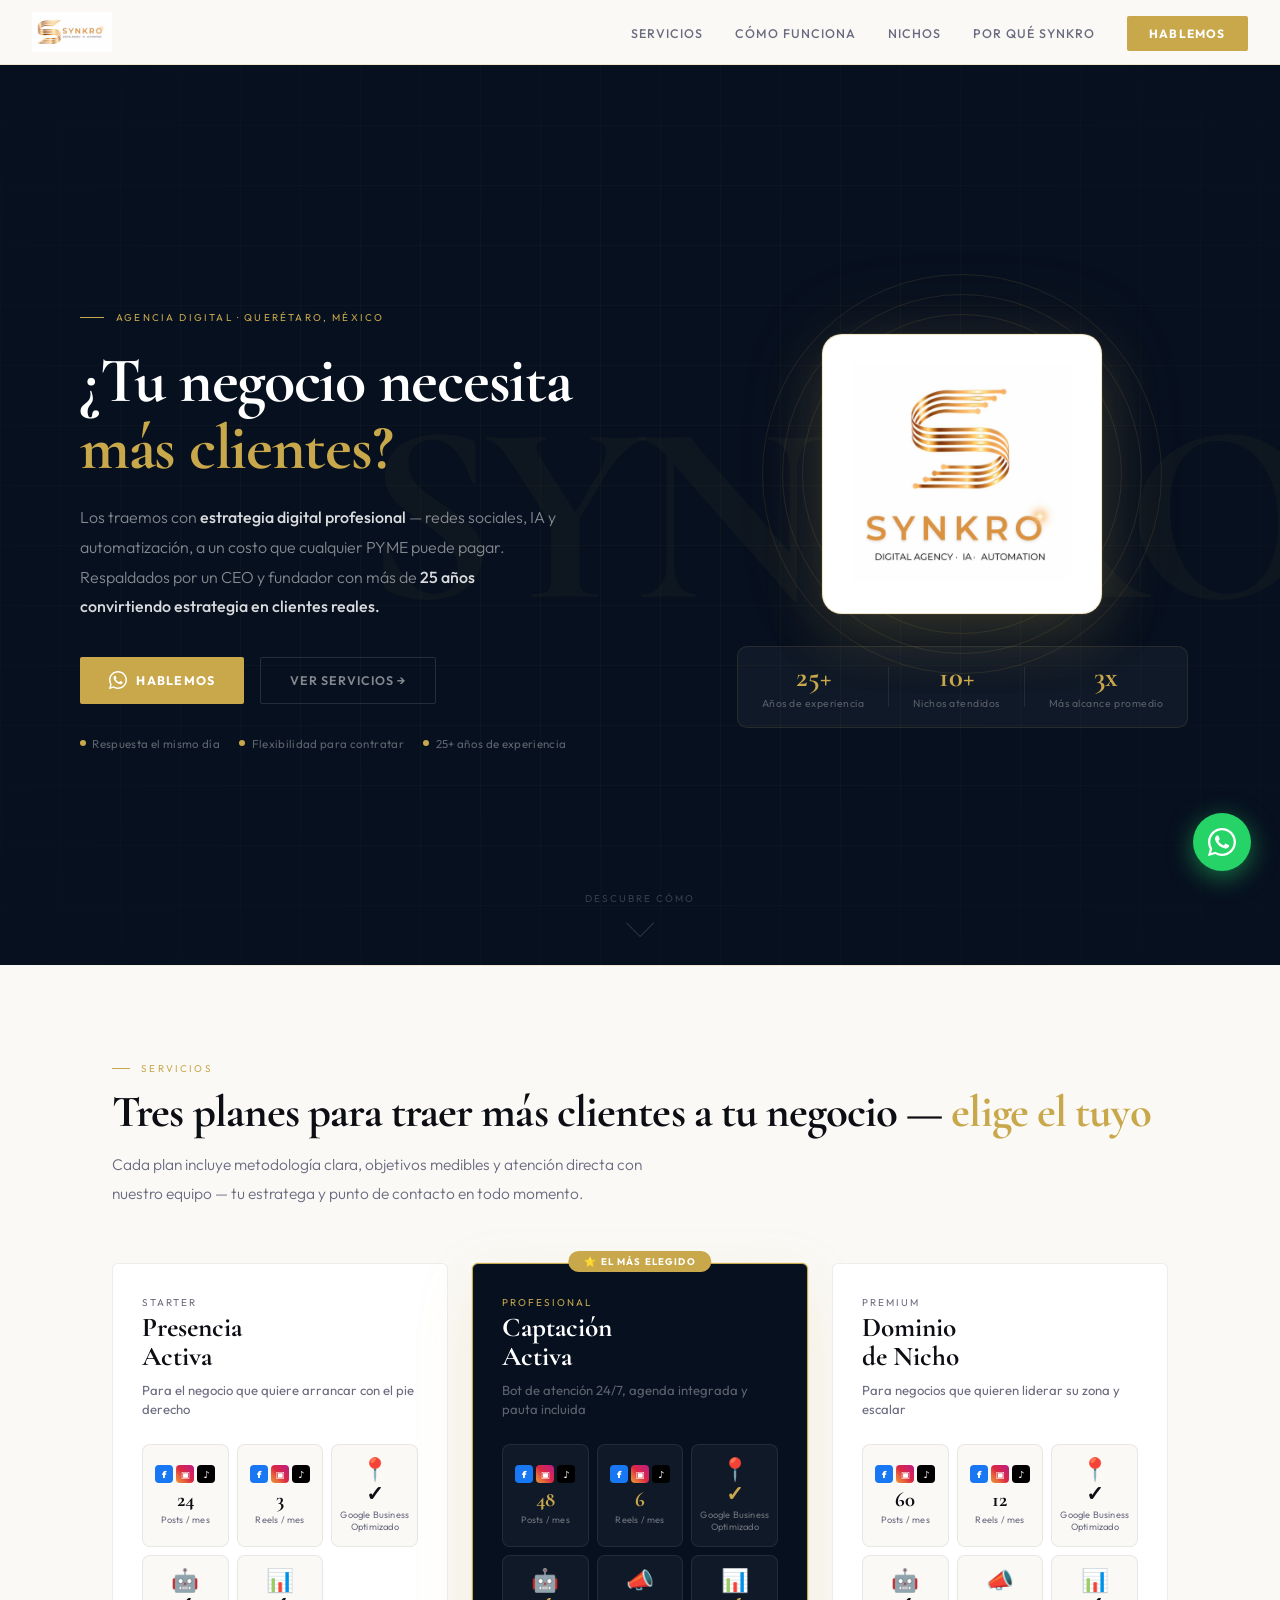
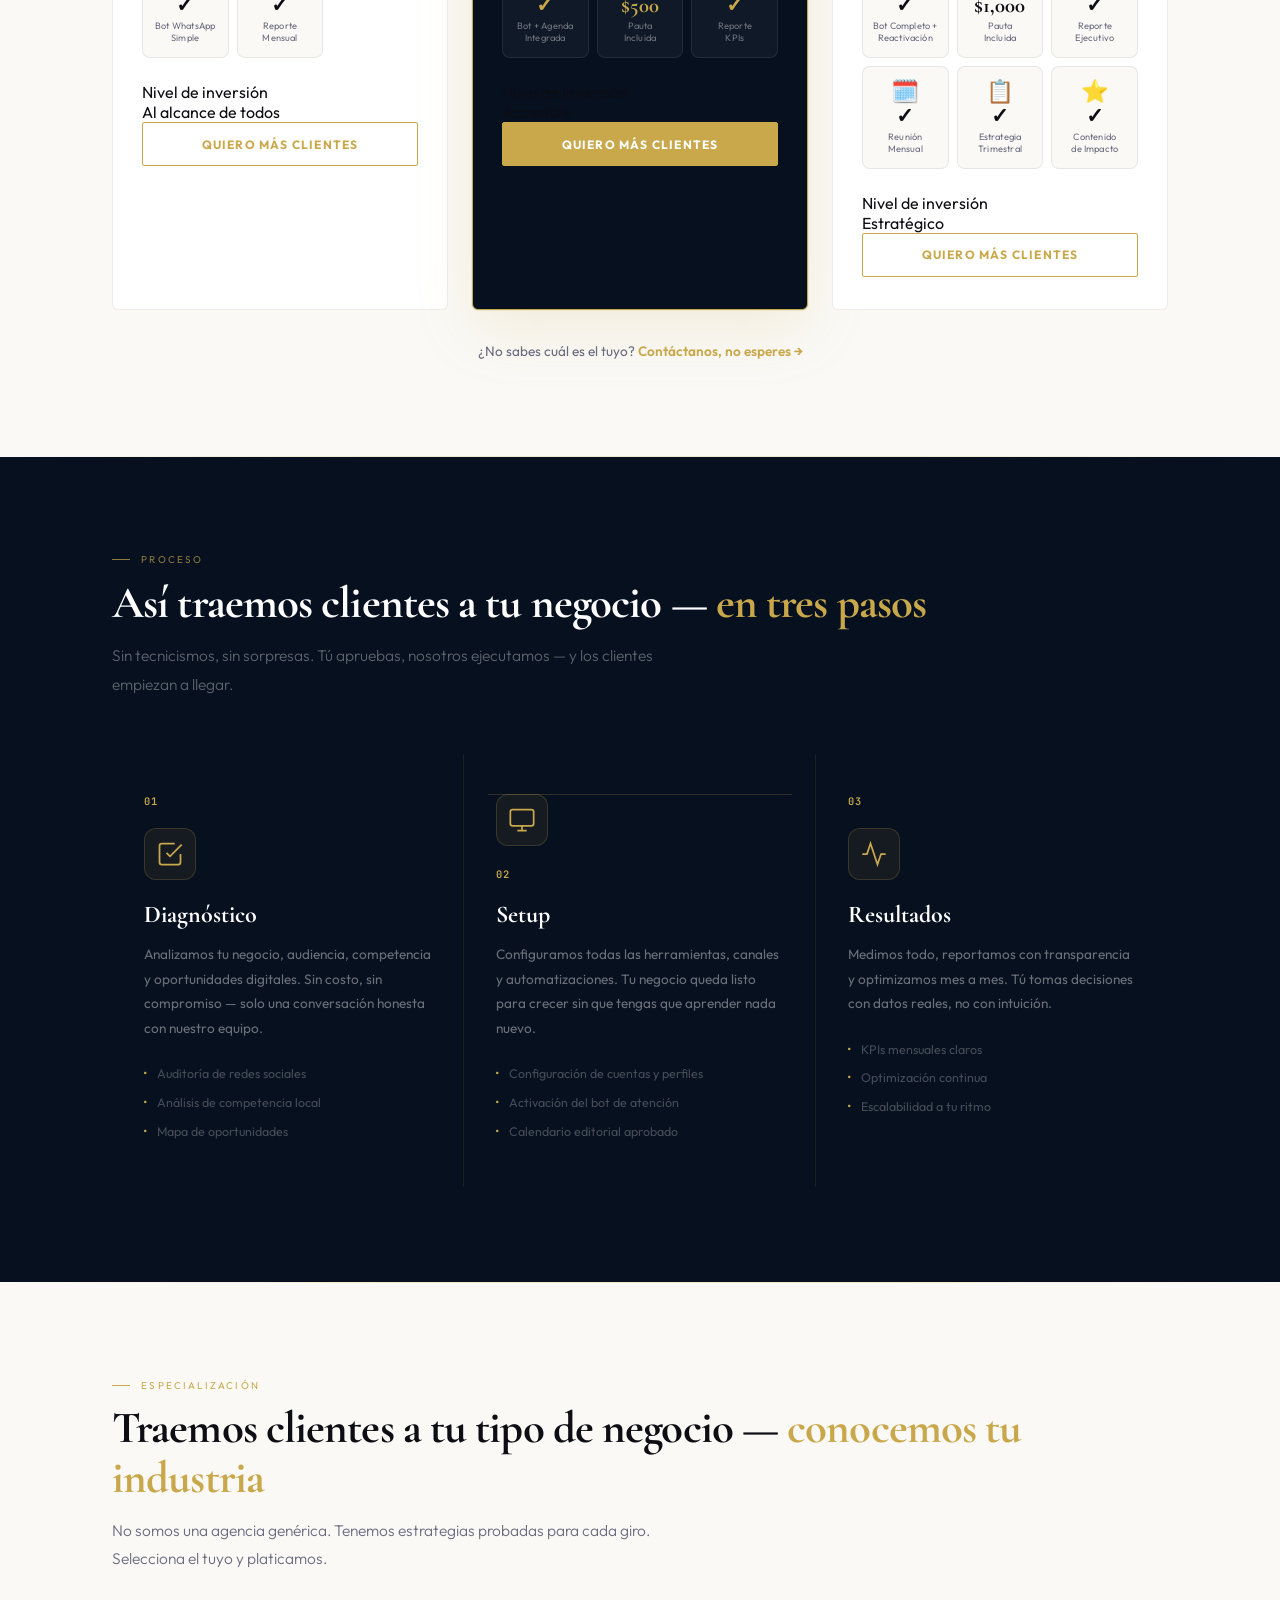
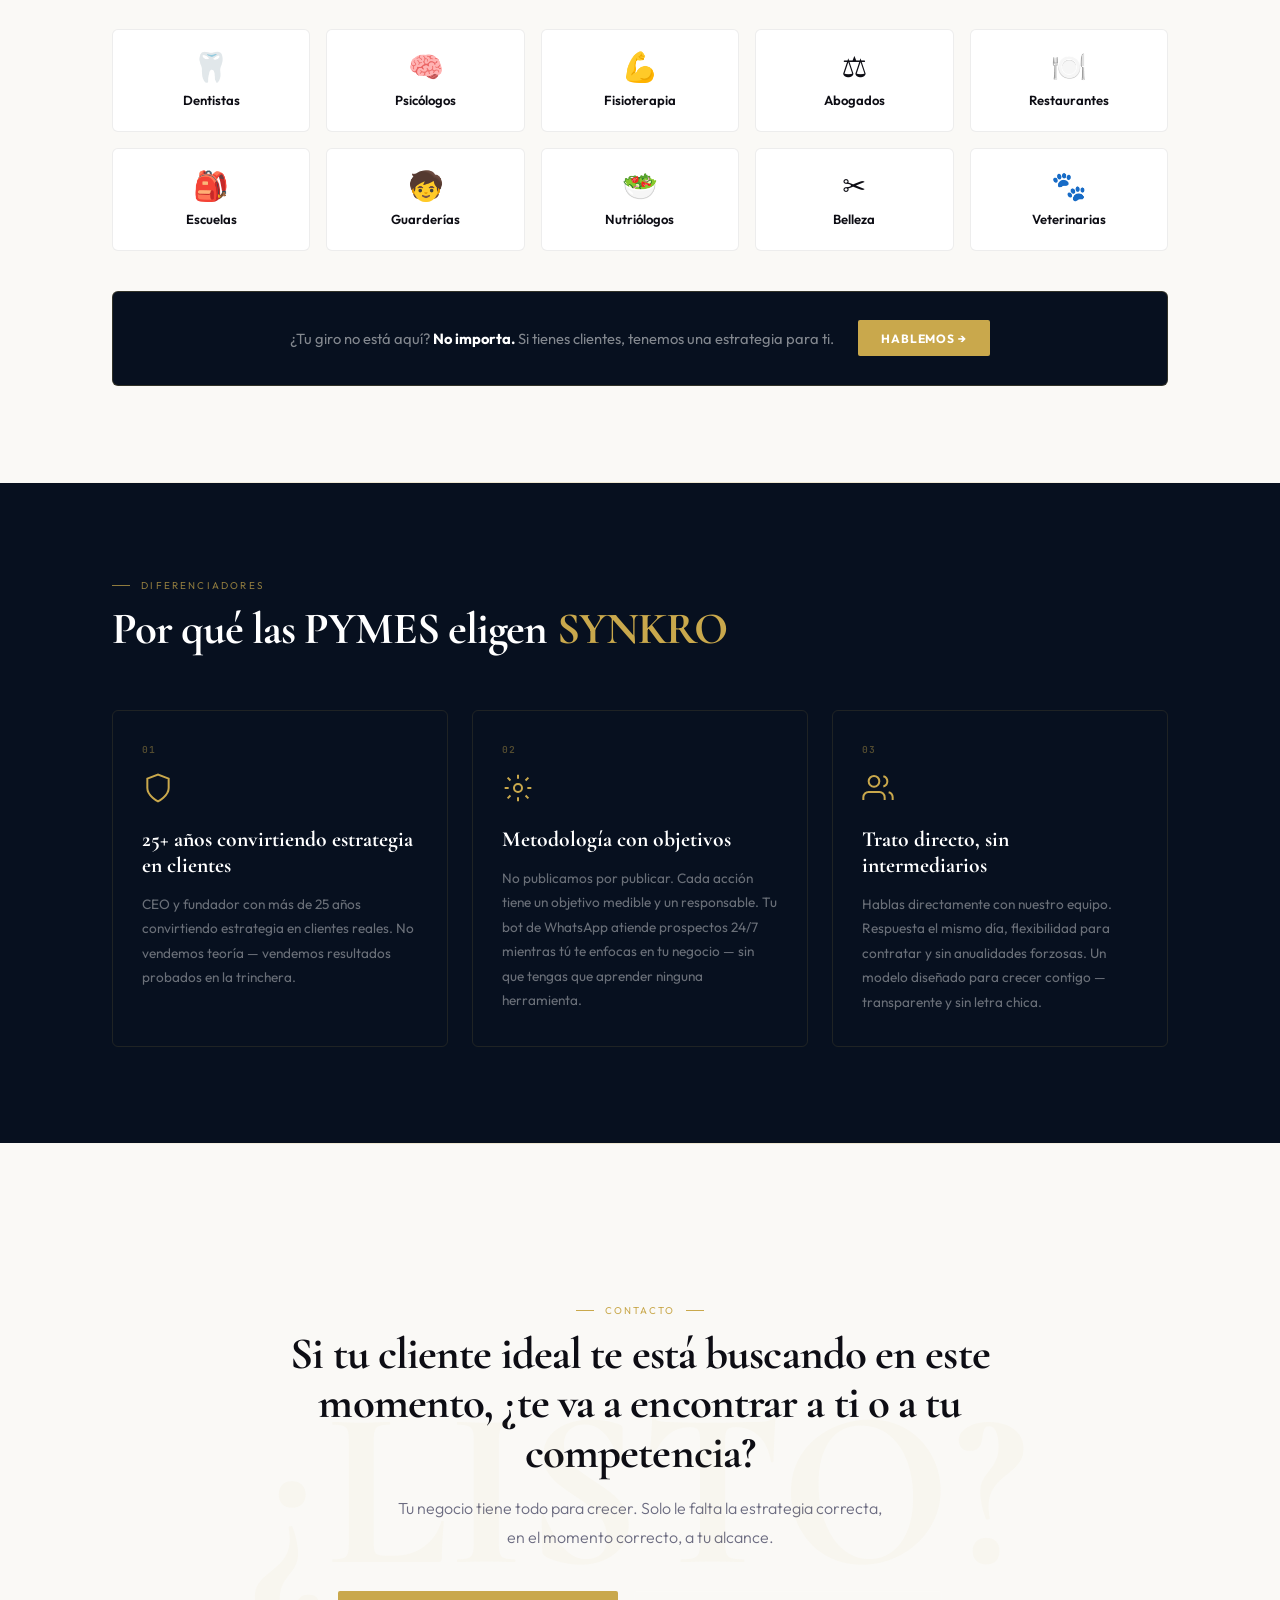
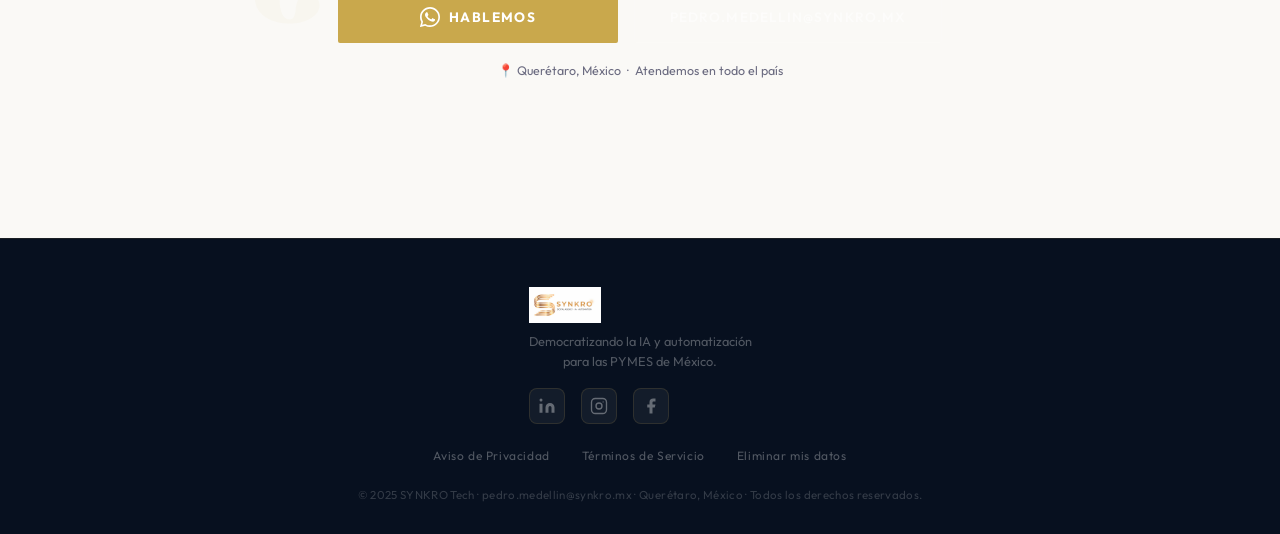
==== commit 5a97194b: "Update index.html" ====
--- a/index.html
+++ b/index.html
@@ -103,17 +103,8 @@
 
         <!-- STARTER -->
         <div class="pkg reveal" style="animation-delay:0.1s">
-          <div class="pkg-header-row">
-            <div>
-              <p class="pkg-label">Starter</p>
-              <h3 class="pkg-name">Presencia<br>Activa</h3>
-            </div>
-            <div class="pkg-level">
-              <span class="pkg-level-bar active"></span>
-              <span class="pkg-level-bar"></span>
-              <span class="pkg-level-bar"></span>
-            </div>
-          </div>
+          <p class="pkg-label">Starter</p>
+          <h3 class="pkg-name pkg-name-big">Presencia<br>Activa</h3>
           <p class="pkg-tagline">Para el negocio que quiere arrancar con el pie derecho</p>
           <div class="pkg-collage">
             <div class="pkg-tile">
@@ -150,23 +141,25 @@
               <div class="pkg-tile-lbl">Reporte<br>Mensual</div>
             </div>
           </div>
-          <a href="https://wa.me/522224554234?text=Hola%20SYNKRO%2C%20me%20interesa%20el%20plan%20Starter" target="_blank" class="pkg-cta">Quiero más clientes</a>
+          <div class="pkg-invest">
+            <div class="pkg-invest-label">Nivel de inversión</div>
+            <div class="pkg-invest-bars">
+              <span class="inv-bar active"></span>
+              <span class="inv-bar active"></span>
+              <span class="inv-bar"></span>
+              <span class="inv-bar"></span>
+              <span class="inv-bar"></span>
+            </div>
+            <div class="pkg-invest-tag">Al alcance de todos</div>
+          </div>
+          <a href="https://wa.me/522224554234?text=Hola%20SYNKRO%2C%20me%20interesa%20el%20plan%20Starter" target="_blank" class="pkg-cta pkg-cta-bottom">Quiero más clientes</a>
         </div>
 
         <!-- PROFESIONAL -->
         <div class="pkg pkg-featured reveal" style="animation-delay:0.2s">
           <div class="pkg-badge">⭐ El más elegido</div>
-          <div class="pkg-header-row">
-            <div>
-              <p class="pkg-label pkg-label-gold">Profesional</p>
-              <h3 class="pkg-name pkg-name-white">Captación<br>Activa</h3>
-            </div>
-            <div class="pkg-level">
-              <span class="pkg-level-bar active"></span>
-              <span class="pkg-level-bar active"></span>
-              <span class="pkg-level-bar"></span>
-            </div>
-          </div>
+          <p class="pkg-label pkg-label-gold">Profesional</p>
+          <h3 class="pkg-name pkg-name-white pkg-name-big">Captación<br>Activa</h3>
           <p class="pkg-tagline pkg-tagline-dim">Bot de atención 24/7, agenda integrada y pauta incluida</p>
           <div class="pkg-collage pkg-collage-dark">
             <div class="pkg-tile pkg-tile-dark">
@@ -208,22 +201,24 @@
               <div class="pkg-tile-lbl light">Reporte<br>KPIs</div>
             </div>
           </div>
-          <a href="https://wa.me/522224554234?text=Hola%20SYNKRO%2C%20me%20interesa%20el%20plan%20Profesional" target="_blank" class="pkg-cta pkg-cta-gold">Quiero más clientes</a>
+          <div class="pkg-invest pkg-invest-dark">
+            <div class="pkg-invest-label">Nivel de inversión</div>
+            <div class="pkg-invest-bars">
+              <span class="inv-bar active"></span>
+              <span class="inv-bar active"></span>
+              <span class="inv-bar active"></span>
+              <span class="inv-bar"></span>
+              <span class="inv-bar"></span>
+            </div>
+            <div class="pkg-invest-tag">Accesible</div>
+          </div>
+          <a href="https://wa.me/522224554234?text=Hola%20SYNKRO%2C%20me%20interesa%20el%20plan%20Profesional" target="_blank" class="pkg-cta pkg-cta-gold pkg-cta-bottom">Quiero más clientes</a>
         </div>
 
         <!-- PREMIUM -->
         <div class="pkg reveal" style="animation-delay:0.3s">
-          <div class="pkg-header-row">
-            <div>
-              <p class="pkg-label">Premium</p>
-              <h3 class="pkg-name">Dominio<br>de Nicho</h3>
-            </div>
-            <div class="pkg-level">
-              <span class="pkg-level-bar active"></span>
-              <span class="pkg-level-bar active"></span>
-              <span class="pkg-level-bar active"></span>
-            </div>
-          </div>
+          <p class="pkg-label">Premium</p>
+          <h3 class="pkg-name pkg-name-big">Dominio<br>de Nicho</h3>
           <p class="pkg-tagline">Para negocios que quieren liderar su zona y escalar</p>
           <div class="pkg-collage">
             <div class="pkg-tile">
@@ -280,7 +275,18 @@
               <div class="pkg-tile-lbl">Contenido<br>de Impacto</div>
             </div>
           </div>
-          <a href="https://wa.me/522224554234?text=Hola%20SYNKRO%2C%20me%20interesa%20el%20plan%20Premium" target="_blank" class="pkg-cta">Quiero más clientes</a>
+          <div class="pkg-invest">
+            <div class="pkg-invest-label">Nivel de inversión</div>
+            <div class="pkg-invest-bars">
+              <span class="inv-bar active"></span>
+              <span class="inv-bar active"></span>
+              <span class="inv-bar active"></span>
+              <span class="inv-bar active"></span>
+              <span class="inv-bar active"></span>
+            </div>
+            <div class="pkg-invest-tag">Estratégico</div>
+          </div>
+          <a href="https://wa.me/522224554234?text=Hola%20SYNKRO%2C%20me%20interesa%20el%20plan%20Premium" target="_blank" class="pkg-cta pkg-cta-bottom">Quiero más clientes</a>
         </div>
 
       </div>
--- a/css/style.css
+++ b/css/style.css
@@ -673,3 +673,152 @@
   min-width: 280px;
   justify-content: center;
 }
+
+/* ============================================================
+   PACKAGE COLLAGE — Visual tiles
+   ============================================================ */
+
+/* Header row with level bars */
+.pkg-header-row {
+  display: -webkit-box !important;
+  display: -ms-flexbox !important;
+  display: flex !important;
+  -webkit-box-pack: justify !important;
+  -ms-flex-pack: justify !important;
+  justify-content: space-between !important;
+  -webkit-box-align: start !important;
+  -ms-flex-align: start !important;
+  align-items: flex-start !important;
+  margin-bottom: 0.6rem;
+}
+.pkg-level {
+  display: -webkit-box !important;
+  display: -ms-flexbox !important;
+  display: flex !important;
+  gap: 4px;
+  -webkit-box-align: center !important;
+  -ms-flex-align: center !important;
+  align-items: center !important;
+  padding-top: 0.4rem;
+  flex-shrink: 0;
+}
+.pkg-level-bar {
+  display: block !important;
+  width: 28px !important;
+  height: 4px !important;
+  border-radius: 2px !important;
+  background: rgba(0,0,0,0.1) !important;
+}
+.pkg-featured .pkg-level-bar { background: rgba(255,255,255,0.1) !important; }
+.pkg-level-bar.active { background: var(--gold) !important; }
+
+/* Collage grid */
+.pkg-collage {
+  display: -ms-grid !important;
+  display: grid !important;
+  -ms-grid-columns: 1fr 0.5rem 1fr 0.5rem 1fr !important;
+  grid-template-columns: repeat(3, 1fr) !important;
+  gap: 0.5rem !important;
+  margin: 1.2rem 0 1.5rem !important;
+  width: 100% !important;
+}
+
+/* Individual tile */
+.pkg-tile {
+  display: -webkit-box !important;
+  display: -ms-flexbox !important;
+  display: flex !important;
+  -webkit-box-orient: vertical !important;
+  -webkit-box-direction: normal !important;
+  -ms-flex-direction: column !important;
+  flex-direction: column !important;
+  -webkit-box-align: center !important;
+  -ms-flex-align: center !important;
+  align-items: center !important;
+  -webkit-box-pack: center !important;
+  -ms-flex-pack: center !important;
+  justify-content: center !important;
+  background: var(--bg) !important;
+  border: 1px solid var(--border) !important;
+  border-radius: 8px !important;
+  padding: 0.8rem 0.4rem !important;
+  text-align: center !important;
+  min-height: 90px !important;
+  transition: border-color var(--transition), transform var(--transition);
+  box-sizing: border-box !important;
+}
+.pkg-tile:hover {
+  border-color: var(--gold-border) !important;
+  transform: translateY(-2px) !important;
+}
+.pkg-tile-dark {
+  background: rgba(255,255,255,0.04) !important;
+  border-color: rgba(255,255,255,0.08) !important;
+}
+.pkg-tile-dark:hover {
+  border-color: rgba(201,168,76,0.3) !important;
+}
+
+/* Social network icons row */
+.pkg-tile-icons {
+  display: -webkit-box !important;
+  display: -ms-flexbox !important;
+  display: flex !important;
+  -webkit-box-pack: center !important;
+  -ms-flex-pack: center !important;
+  justify-content: center !important;
+  gap: 3px !important;
+  margin-bottom: 0.4rem !important;
+}
+.net-icon {
+  display: -webkit-inline-box !important;
+  display: -ms-inline-flexbox !important;
+  display: inline-flex !important;
+  -webkit-box-align: center !important;
+  -ms-flex-align: center !important;
+  align-items: center !important;
+  -webkit-box-pack: center !important;
+  -ms-flex-pack: center !important;
+  justify-content: center !important;
+  width: 18px !important;
+  height: 18px !important;
+  border-radius: 4px !important;
+  font-size: 0.6rem !important;
+  font-weight: 900 !important;
+  color: #fff !important;
+  line-height: 1 !important;
+  flex-shrink: 0 !important;
+}
+.net-fb { background: #1877F2 !important; }
+.net-ig { background: linear-gradient(45deg, #f09433, #e6683c, #dc2743, #cc2366, #bc1888) !important; }
+.net-tt { background: #000 !important; color: #fff !important; }
+
+/* Emoji icon */
+.pkg-tile-emoji {
+  font-size: 1.4rem !important;
+  line-height: 1 !important;
+  margin-bottom: 0.3rem !important;
+  display: block !important;
+}
+
+/* Number */
+.pkg-tile-num {
+  font-family: var(--font-serif) !important;
+  font-weight: 700 !important;
+  font-size: 1.3rem !important;
+  color: var(--ink) !important;
+  line-height: 1 !important;
+  margin-bottom: 0.2rem !important;
+  display: block !important;
+}
+.pkg-tile-num.gold { color: var(--gold) !important; }
+
+/* Label */
+.pkg-tile-lbl {
+  font-size: 0.58rem !important;
+  color: var(--muted) !important;
+  line-height: 1.3 !important;
+  letter-spacing: 0.02em !important;
+  display: block !important;
+}
+.pkg-tile-lbl.light { color: rgba(255,255,255,0.4) !important; }
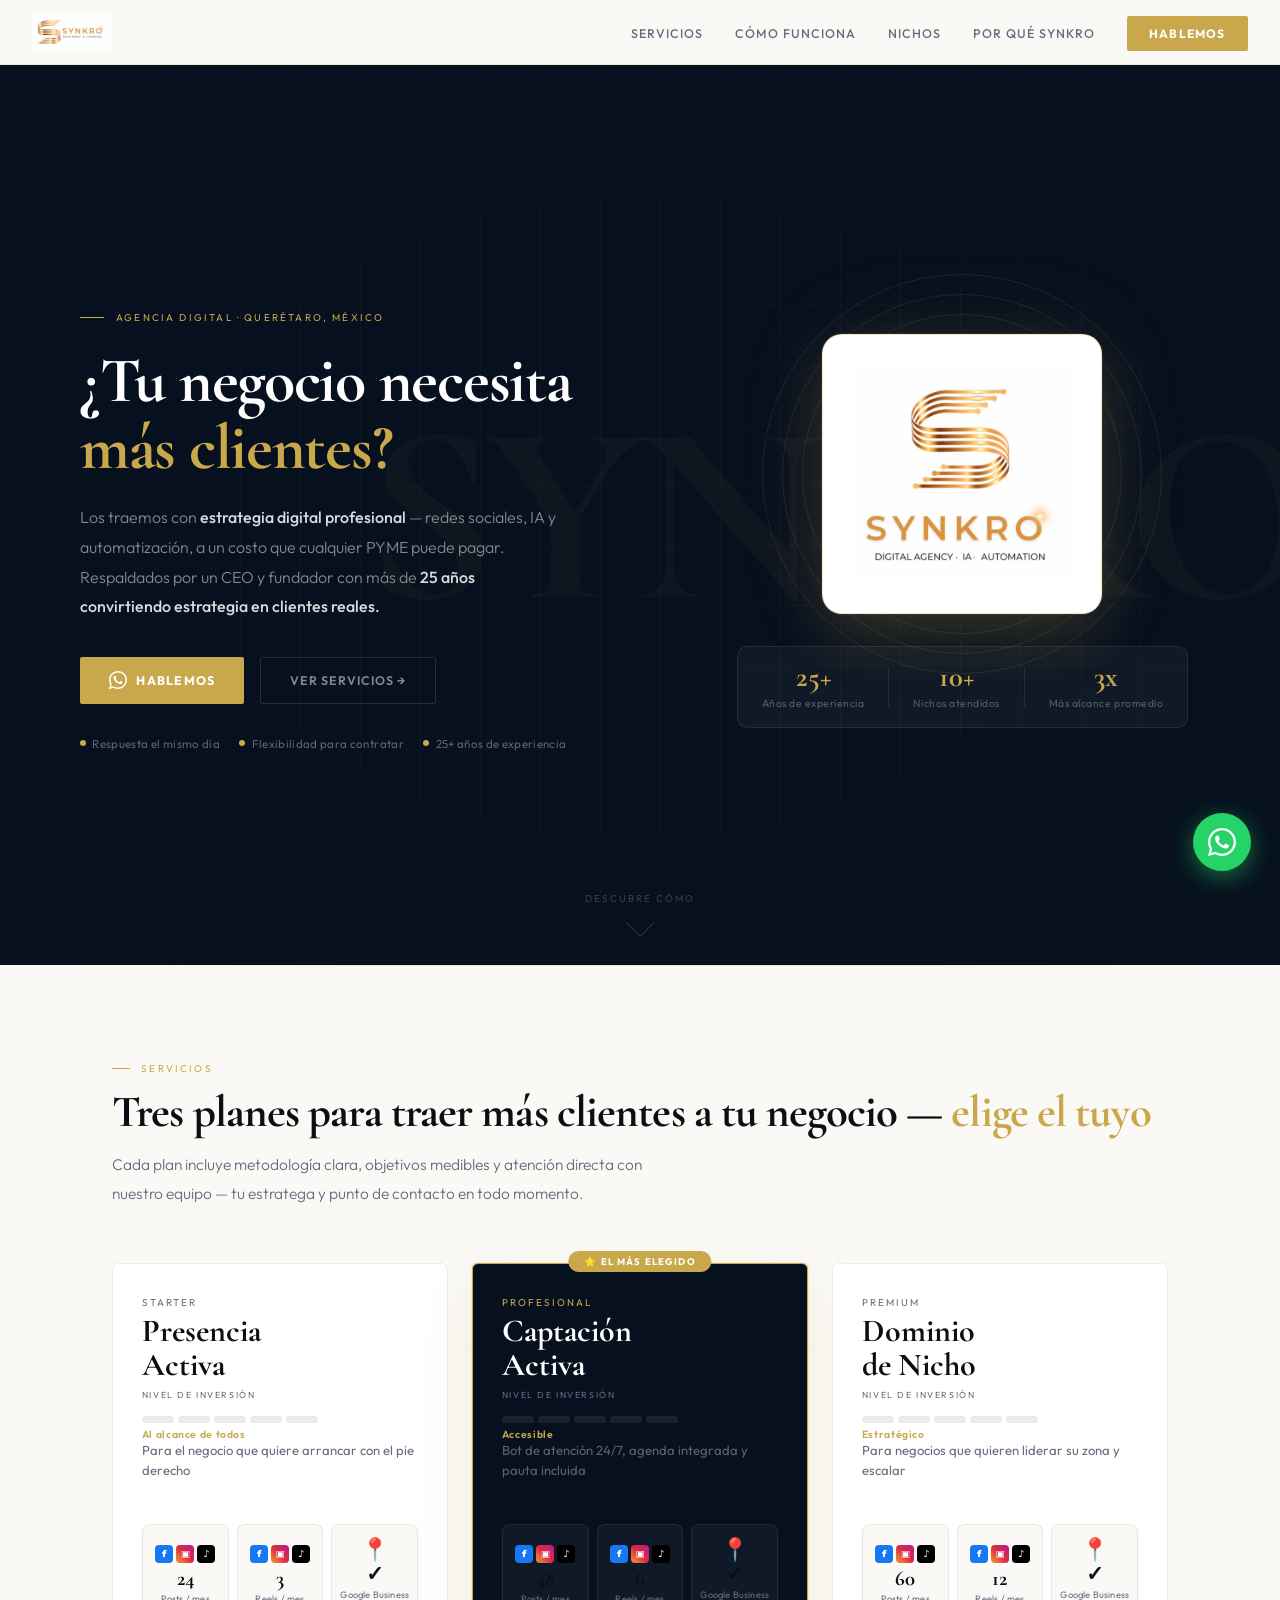
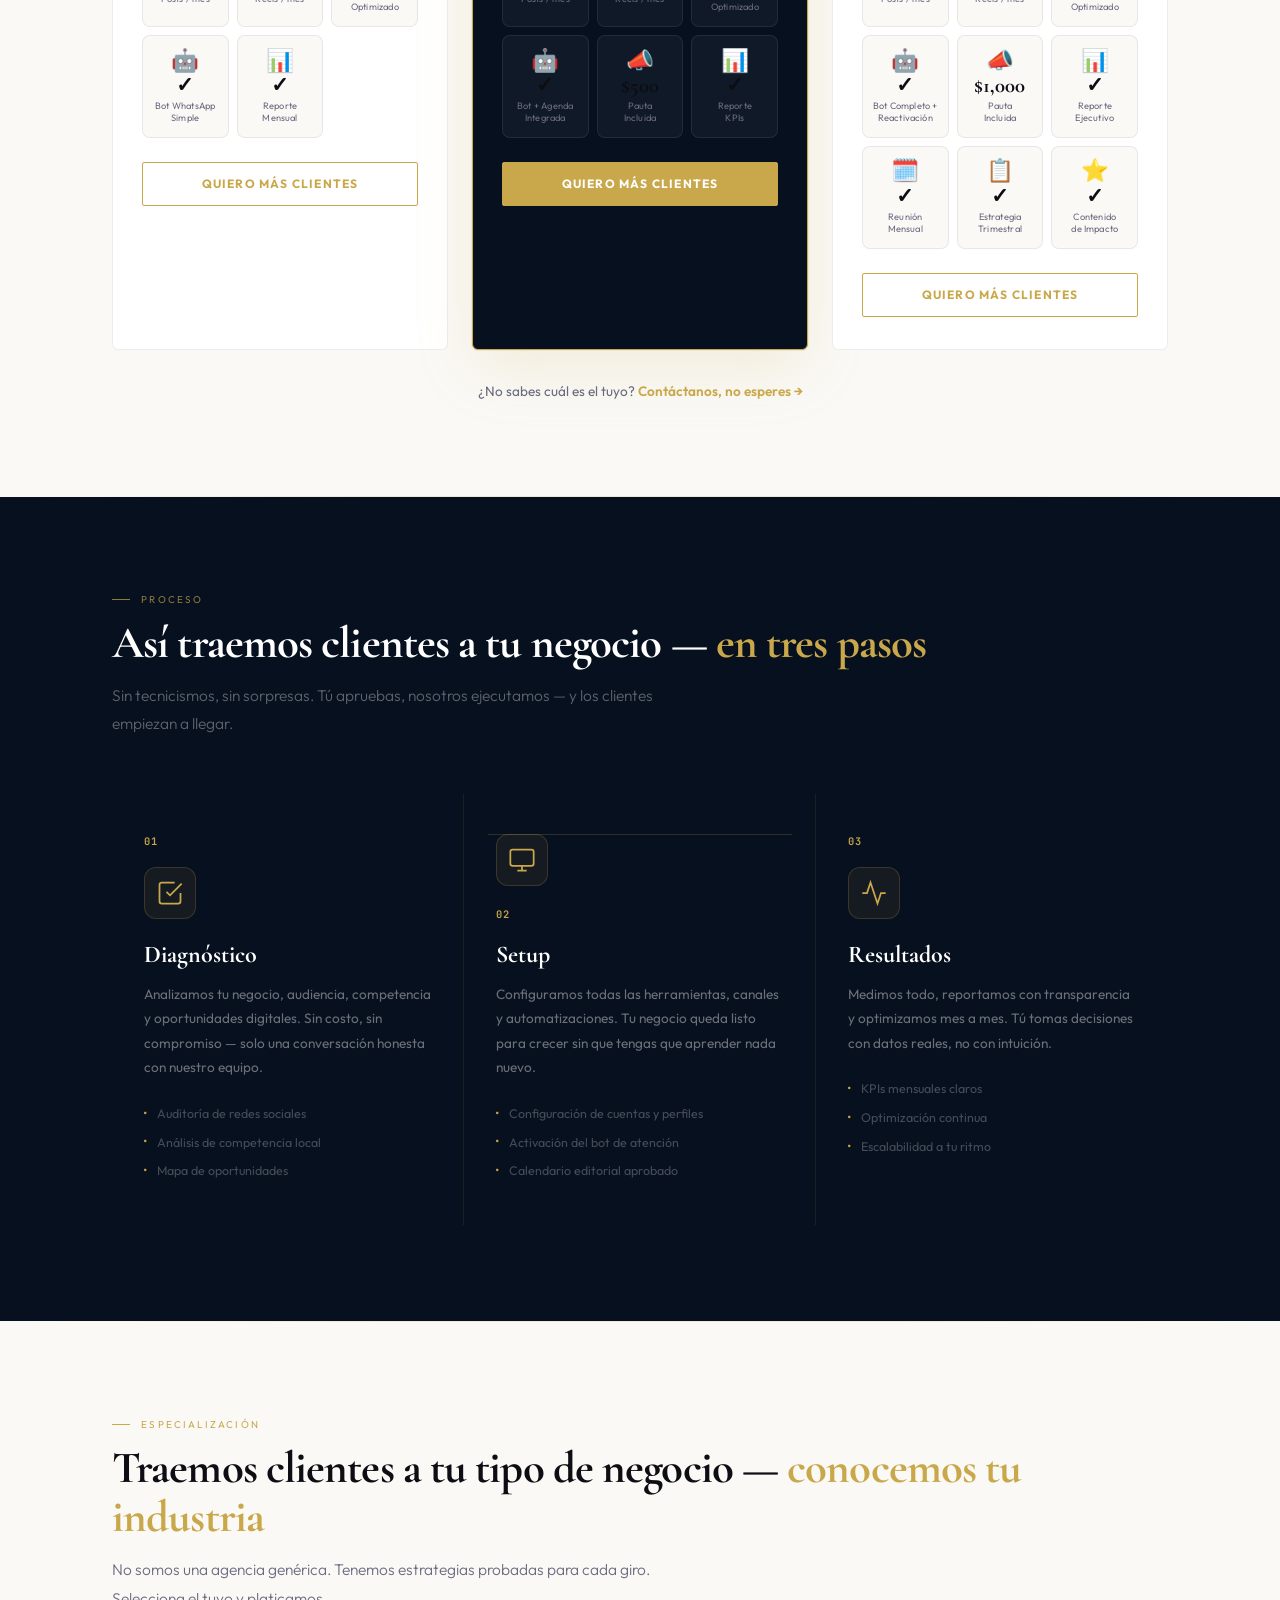
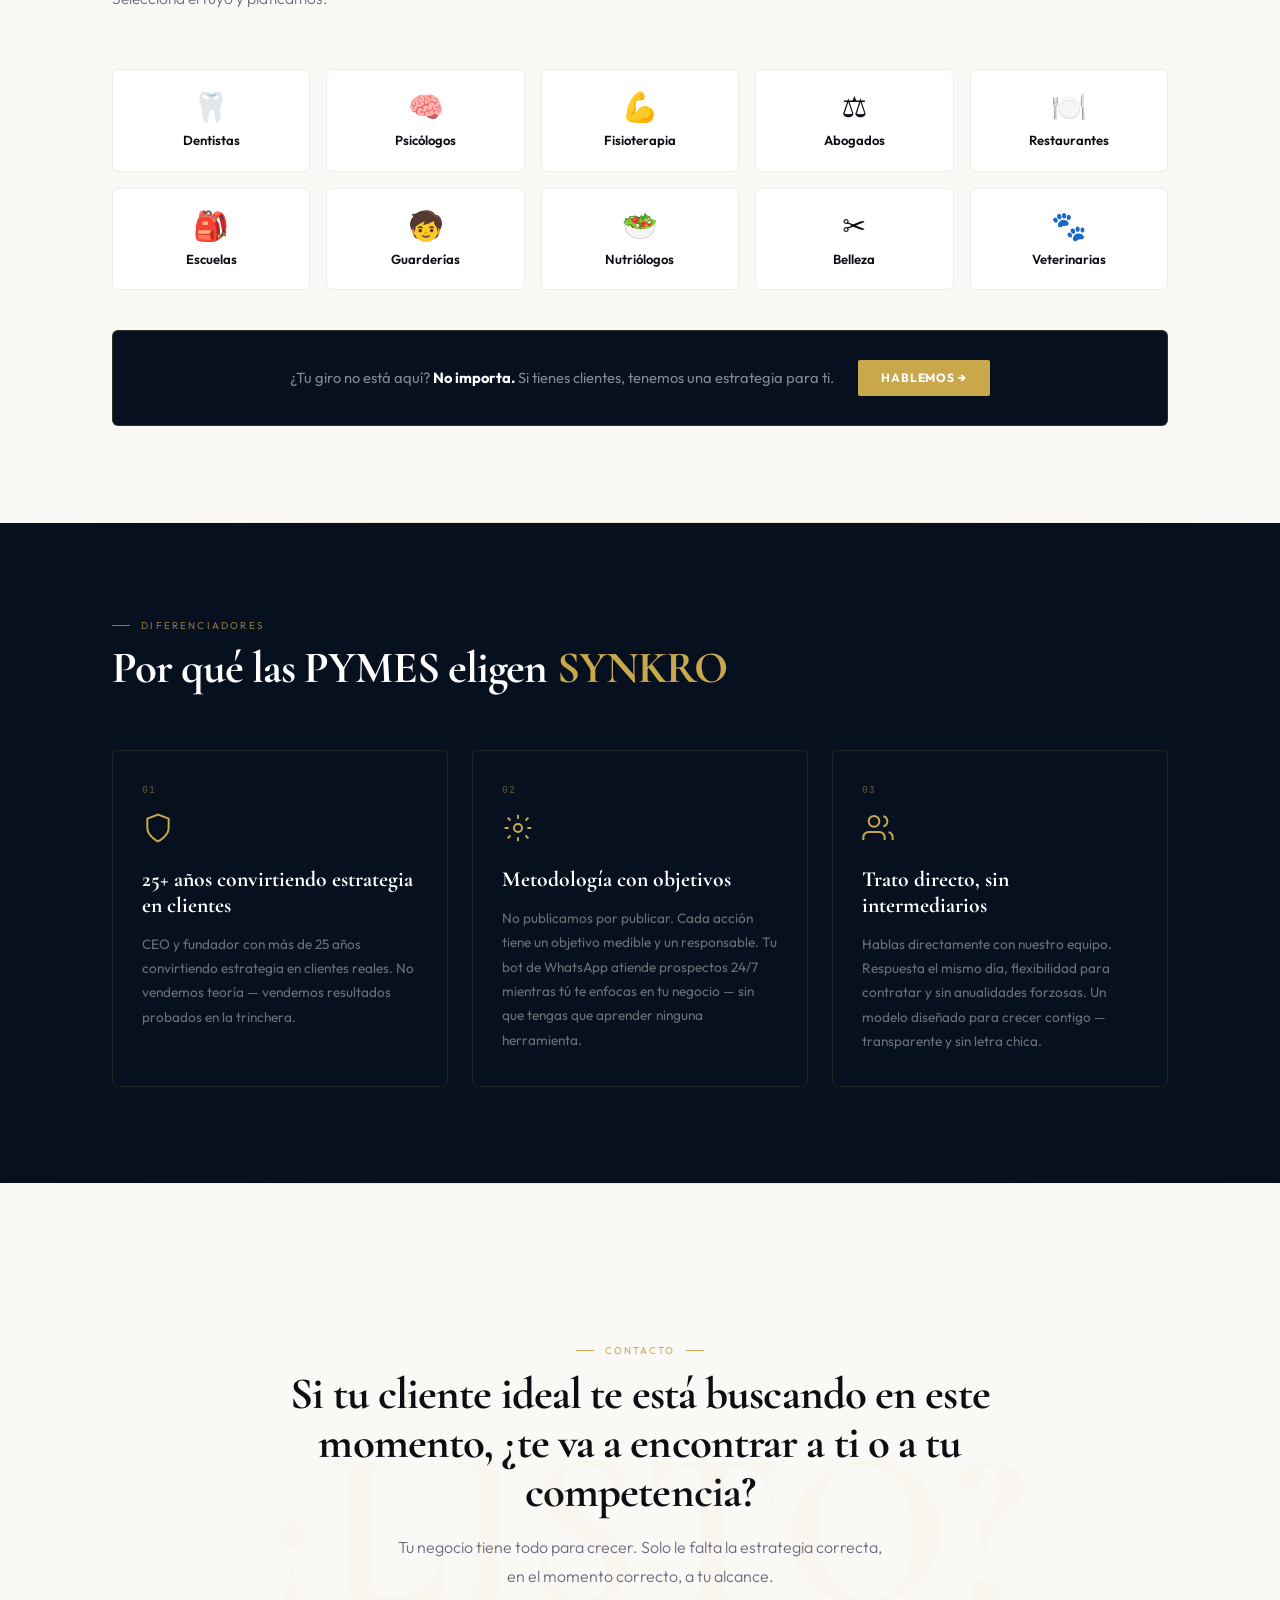
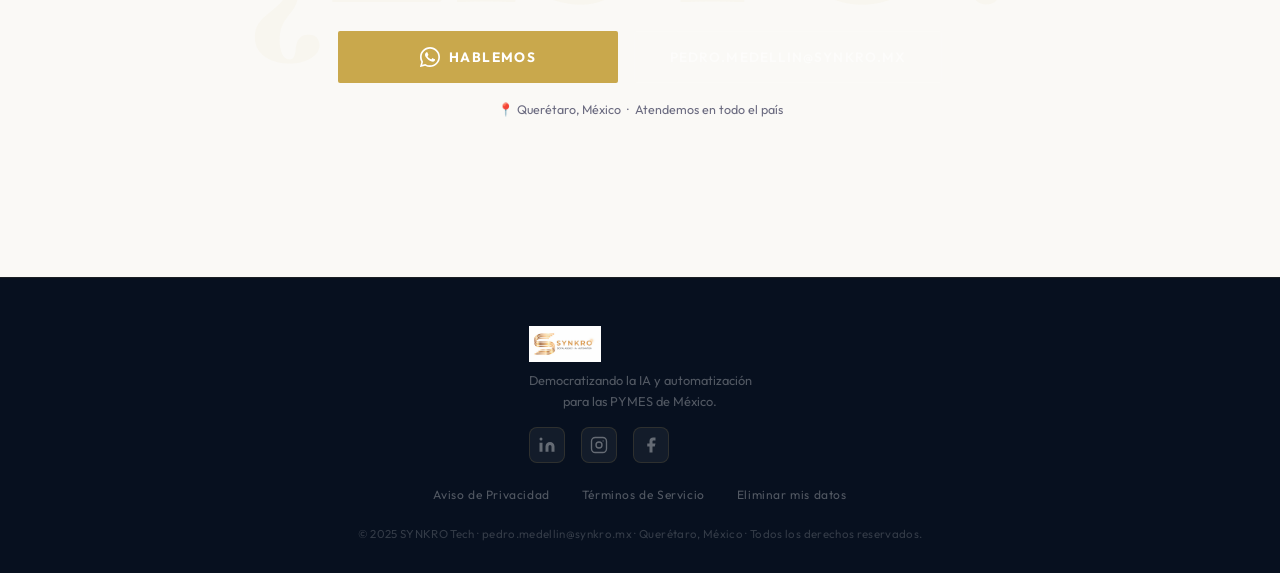
==== commit 733b7a41: "Update index.html" ====
--- a/index.html
+++ b/index.html
@@ -103,25 +103,32 @@
 
         <!-- STARTER -->
         <div class="pkg reveal" style="animation-delay:0.1s">
-          <p class="pkg-label">Starter</p>
-          <h3 class="pkg-name pkg-name-big">Presencia<br>Activa</h3>
+          <div class="pkg-top">
+            <div class="pkg-top-left">
+              <p class="pkg-label">Starter</p>
+              <h3 class="pkg-name pkg-name-big">Presencia<br>Activa</h3>
+            </div>
+            <div class="pkg-invest-box">
+              <div class="pkg-invest-label">Nivel de inversión</div>
+              <div class="pkg-invest-bars">
+                <span class="inv-bar inv-active"></span>
+                <span class="inv-bar inv-active"></span>
+                <span class="inv-bar"></span>
+                <span class="inv-bar"></span>
+                <span class="inv-bar"></span>
+              </div>
+              <div class="pkg-invest-tag">Al alcance de todos</div>
+            </div>
+          </div>
           <p class="pkg-tagline">Para el negocio que quiere arrancar con el pie derecho</p>
           <div class="pkg-collage">
             <div class="pkg-tile">
-              <div class="pkg-tile-icons">
-                <span class="net-icon net-fb">f</span>
-                <span class="net-icon net-ig">▣</span>
-                <span class="net-icon net-tt">♪</span>
-              </div>
+              <div class="pkg-tile-icons"><span class="net-icon net-fb">f</span><span class="net-icon net-ig">▣</span><span class="net-icon net-tt">♪</span></div>
               <div class="pkg-tile-num">24</div>
               <div class="pkg-tile-lbl">Posts / mes</div>
             </div>
             <div class="pkg-tile">
-              <div class="pkg-tile-icons">
-                <span class="net-icon net-fb">f</span>
-                <span class="net-icon net-ig">▣</span>
-                <span class="net-icon net-tt">♪</span>
-              </div>
+              <div class="pkg-tile-icons"><span class="net-icon net-fb">f</span><span class="net-icon net-ig">▣</span><span class="net-icon net-tt">♪</span></div>
               <div class="pkg-tile-num">3</div>
               <div class="pkg-tile-lbl">Reels / mes</div>
             </div>
@@ -141,101 +148,93 @@
               <div class="pkg-tile-lbl">Reporte<br>Mensual</div>
             </div>
           </div>
-          <div class="pkg-invest">
-            <div class="pkg-invest-label">Nivel de inversión</div>
-            <div class="pkg-invest-bars">
-              <span class="inv-bar active"></span>
-              <span class="inv-bar active"></span>
-              <span class="inv-bar"></span>
-              <span class="inv-bar"></span>
-              <span class="inv-bar"></span>
-            </div>
-            <div class="pkg-invest-tag">Al alcance de todos</div>
-          </div>
-          <a href="https://wa.me/522224554234?text=Hola%20SYNKRO%2C%20me%20interesa%20el%20plan%20Starter" target="_blank" class="pkg-cta pkg-cta-bottom">Quiero más clientes</a>
+          <a href="https://wa.me/522224554234?text=Hola%20SYNKRO%2C%20me%20interesa%20el%20plan%20Starter" target="_blank" class="pkg-cta">Quiero más clientes</a>
         </div>
 
         <!-- PROFESIONAL -->
         <div class="pkg pkg-featured reveal" style="animation-delay:0.2s">
           <div class="pkg-badge">⭐ El más elegido</div>
-          <p class="pkg-label pkg-label-gold">Profesional</p>
-          <h3 class="pkg-name pkg-name-white pkg-name-big">Captación<br>Activa</h3>
+          <div class="pkg-top">
+            <div class="pkg-top-left">
+              <p class="pkg-label pkg-label-gold">Profesional</p>
+              <h3 class="pkg-name pkg-name-white pkg-name-big">Captación<br>Activa</h3>
+            </div>
+            <div class="pkg-invest-box pkg-invest-box-dark">
+              <div class="pkg-invest-label pkg-invest-label-dark">Nivel de inversión</div>
+              <div class="pkg-invest-bars">
+                <span class="inv-bar inv-active"></span>
+                <span class="inv-bar inv-active"></span>
+                <span class="inv-bar inv-active"></span>
+                <span class="inv-bar inv-dark"></span>
+                <span class="inv-bar inv-dark"></span>
+              </div>
+              <div class="pkg-invest-tag">Accesible</div>
+            </div>
+          </div>
           <p class="pkg-tagline pkg-tagline-dim">Bot de atención 24/7, agenda integrada y pauta incluida</p>
-          <div class="pkg-collage pkg-collage-dark">
-            <div class="pkg-tile pkg-tile-dark">
-              <div class="pkg-tile-icons">
-                <span class="net-icon net-fb">f</span>
-                <span class="net-icon net-ig">▣</span>
-                <span class="net-icon net-tt">♪</span>
-              </div>
-              <div class="pkg-tile-num gold">48</div>
-              <div class="pkg-tile-lbl light">Posts / mes</div>
-            </div>
-            <div class="pkg-tile pkg-tile-dark">
-              <div class="pkg-tile-icons">
-                <span class="net-icon net-fb">f</span>
-                <span class="net-icon net-ig">▣</span>
-                <span class="net-icon net-tt">♪</span>
-              </div>
-              <div class="pkg-tile-num gold">6</div>
-              <div class="pkg-tile-lbl light">Reels / mes</div>
+          <div class="pkg-collage">
+            <div class="pkg-tile pkg-tile-dark">
+              <div class="pkg-tile-icons"><span class="net-icon net-fb">f</span><span class="net-icon net-ig">▣</span><span class="net-icon net-tt">♪</span></div>
+              <div class="pkg-tile-num pkg-tile-num-gold">48</div>
+              <div class="pkg-tile-lbl pkg-tile-lbl-light">Posts / mes</div>
+            </div>
+            <div class="pkg-tile pkg-tile-dark">
+              <div class="pkg-tile-icons"><span class="net-icon net-fb">f</span><span class="net-icon net-ig">▣</span><span class="net-icon net-tt">♪</span></div>
+              <div class="pkg-tile-num pkg-tile-num-gold">6</div>
+              <div class="pkg-tile-lbl pkg-tile-lbl-light">Reels / mes</div>
             </div>
             <div class="pkg-tile pkg-tile-dark">
               <div class="pkg-tile-emoji">📍</div>
-              <div class="pkg-tile-num gold">✓</div>
-              <div class="pkg-tile-lbl light">Google Business<br>Optimizado</div>
+              <div class="pkg-tile-num pkg-tile-num-gold">✓</div>
+              <div class="pkg-tile-lbl pkg-tile-lbl-light">Google Business<br>Optimizado</div>
             </div>
             <div class="pkg-tile pkg-tile-dark">
               <div class="pkg-tile-emoji">🤖</div>
-              <div class="pkg-tile-num gold">✓</div>
-              <div class="pkg-tile-lbl light">Bot + Agenda<br>Integrada</div>
+              <div class="pkg-tile-num pkg-tile-num-gold">✓</div>
+              <div class="pkg-tile-lbl pkg-tile-lbl-light">Bot + Agenda<br>Integrada</div>
             </div>
             <div class="pkg-tile pkg-tile-dark">
               <div class="pkg-tile-emoji">📣</div>
-              <div class="pkg-tile-num gold">$500</div>
-              <div class="pkg-tile-lbl light">Pauta<br>Incluida</div>
+              <div class="pkg-tile-num pkg-tile-num-gold">$500</div>
+              <div class="pkg-tile-lbl pkg-tile-lbl-light">Pauta<br>Incluida</div>
             </div>
             <div class="pkg-tile pkg-tile-dark">
               <div class="pkg-tile-emoji">📊</div>
-              <div class="pkg-tile-num gold">✓</div>
-              <div class="pkg-tile-lbl light">Reporte<br>KPIs</div>
-            </div>
-          </div>
-          <div class="pkg-invest pkg-invest-dark">
-            <div class="pkg-invest-label">Nivel de inversión</div>
-            <div class="pkg-invest-bars">
-              <span class="inv-bar active"></span>
-              <span class="inv-bar active"></span>
-              <span class="inv-bar active"></span>
-              <span class="inv-bar"></span>
-              <span class="inv-bar"></span>
-            </div>
-            <div class="pkg-invest-tag">Accesible</div>
-          </div>
-          <a href="https://wa.me/522224554234?text=Hola%20SYNKRO%2C%20me%20interesa%20el%20plan%20Profesional" target="_blank" class="pkg-cta pkg-cta-gold pkg-cta-bottom">Quiero más clientes</a>
+              <div class="pkg-tile-num pkg-tile-num-gold">✓</div>
+              <div class="pkg-tile-lbl pkg-tile-lbl-light">Reporte<br>KPIs</div>
+            </div>
+          </div>
+          <a href="https://wa.me/522224554234?text=Hola%20SYNKRO%2C%20me%20interesa%20el%20plan%20Profesional" target="_blank" class="pkg-cta pkg-cta-gold">Quiero más clientes</a>
         </div>
 
         <!-- PREMIUM -->
         <div class="pkg reveal" style="animation-delay:0.3s">
-          <p class="pkg-label">Premium</p>
-          <h3 class="pkg-name pkg-name-big">Dominio<br>de Nicho</h3>
+          <div class="pkg-top">
+            <div class="pkg-top-left">
+              <p class="pkg-label">Premium</p>
+              <h3 class="pkg-name pkg-name-big">Dominio<br>de Nicho</h3>
+            </div>
+            <div class="pkg-invest-box">
+              <div class="pkg-invest-label">Nivel de inversión</div>
+              <div class="pkg-invest-bars">
+                <span class="inv-bar inv-active"></span>
+                <span class="inv-bar inv-active"></span>
+                <span class="inv-bar inv-active"></span>
+                <span class="inv-bar inv-active"></span>
+                <span class="inv-bar inv-active"></span>
+              </div>
+              <div class="pkg-invest-tag">Estratégico</div>
+            </div>
+          </div>
           <p class="pkg-tagline">Para negocios que quieren liderar su zona y escalar</p>
           <div class="pkg-collage">
             <div class="pkg-tile">
-              <div class="pkg-tile-icons">
-                <span class="net-icon net-fb">f</span>
-                <span class="net-icon net-ig">▣</span>
-                <span class="net-icon net-tt">♪</span>
-              </div>
+              <div class="pkg-tile-icons"><span class="net-icon net-fb">f</span><span class="net-icon net-ig">▣</span><span class="net-icon net-tt">♪</span></div>
               <div class="pkg-tile-num">60</div>
               <div class="pkg-tile-lbl">Posts / mes</div>
             </div>
             <div class="pkg-tile">
-              <div class="pkg-tile-icons">
-                <span class="net-icon net-fb">f</span>
-                <span class="net-icon net-ig">▣</span>
-                <span class="net-icon net-tt">♪</span>
-              </div>
+              <div class="pkg-tile-icons"><span class="net-icon net-fb">f</span><span class="net-icon net-ig">▣</span><span class="net-icon net-tt">♪</span></div>
               <div class="pkg-tile-num">12</div>
               <div class="pkg-tile-lbl">Reels / mes</div>
             </div>
@@ -275,22 +274,11 @@
               <div class="pkg-tile-lbl">Contenido<br>de Impacto</div>
             </div>
           </div>
-          <div class="pkg-invest">
-            <div class="pkg-invest-label">Nivel de inversión</div>
-            <div class="pkg-invest-bars">
-              <span class="inv-bar active"></span>
-              <span class="inv-bar active"></span>
-              <span class="inv-bar active"></span>
-              <span class="inv-bar active"></span>
-              <span class="inv-bar active"></span>
-            </div>
-            <div class="pkg-invest-tag">Estratégico</div>
-          </div>
-          <a href="https://wa.me/522224554234?text=Hola%20SYNKRO%2C%20me%20interesa%20el%20plan%20Premium" target="_blank" class="pkg-cta pkg-cta-bottom">Quiero más clientes</a>
-        </div>
-
-      </div>
-      <p class="pkg-nota reveal">¿No sabes cuál es el tuyo? <a href="https://wa.me/522224554234?text=Hola%20SYNKRO%2C%20quiero%20orientación%20sobre%20qué%20plan%20necesito" target="_blank">Contáctanos, no esperes →</a></p>
+          <a href="https://wa.me/522224554234?text=Hola%20SYNKRO%2C%20me%20interesa%20el%20plan%20Premium" target="_blank" class="pkg-cta">Quiero más clientes</a>
+        </div>
+
+      </div>
+            <p class="pkg-nota reveal">¿No sabes cuál es el tuyo? <a href="https://wa.me/522224554234?text=Hola%20SYNKRO%2C%20quiero%20orientación%20sobre%20qué%20plan%20necesito" target="_blank">Contáctanos, no esperes →</a></p>
     </div>
   </section>
 
--- a/css/style.css
+++ b/css/style.css
@@ -822,3 +822,72 @@
   display: block !important;
 }
 .pkg-tile-lbl.light { color: rgba(255,255,255,0.4) !important; }
+
+/* ── Package name bigger ── */
+.pkg-name-big {
+  font-size: 2rem !important;
+  line-height: 1.05 !important;
+  margin-bottom: 0.5rem !important;
+}
+
+/* ── Investment level indicator ── */
+.pkg-invest {
+  text-align: right;
+  margin: 1rem 0 1.2rem;
+  padding-top: 0.8rem;
+  border-top: 1px solid var(--border);
+}
+.pkg-invest-dark {
+  border-top-color: rgba(255,255,255,0.08);
+}
+.pkg-invest-label {
+  font-size: 0.55rem;
+  letter-spacing: 0.18em;
+  text-transform: uppercase;
+  color: var(--muted);
+  margin-bottom: 0.4rem;
+}
+.pkg-invest-dark .pkg-invest-label {
+  color: rgba(255,255,255,0.25);
+}
+.pkg-invest-bars {
+  display: -webkit-inline-box;
+  display: -ms-inline-flexbox;
+  display: inline-flex;
+  gap: 4px;
+  margin-bottom: 0.35rem;
+}
+.inv-bar {
+  display: block !important;
+  width: 32px !important;
+  height: 7px !important;
+  border-radius: 3px !important;
+  background: rgba(0,0,0,0.08) !important;
+}
+.pkg-featured .inv-bar {
+  background: rgba(255,255,255,0.08) !important;
+}
+.inv-bar.active {
+  background: var(--gold) !important;
+}
+.pkg-invest-tag {
+  font-size: 0.65rem;
+  font-weight: 600;
+  color: var(--gold);
+  letter-spacing: 0.06em;
+}
+
+/* ── CTA always at bottom ── */
+.pkg-cta-bottom {
+  margin-top: auto !important;
+  display: block !important;
+}
+.pkg {
+  display: -webkit-box !important;
+  display: -ms-flexbox !important;
+  display: flex !important;
+  -webkit-box-orient: vertical !important;
+  -webkit-box-direction: normal !important;
+  -ms-flex-direction: column !important;
+  flex-direction: column !important;
+}
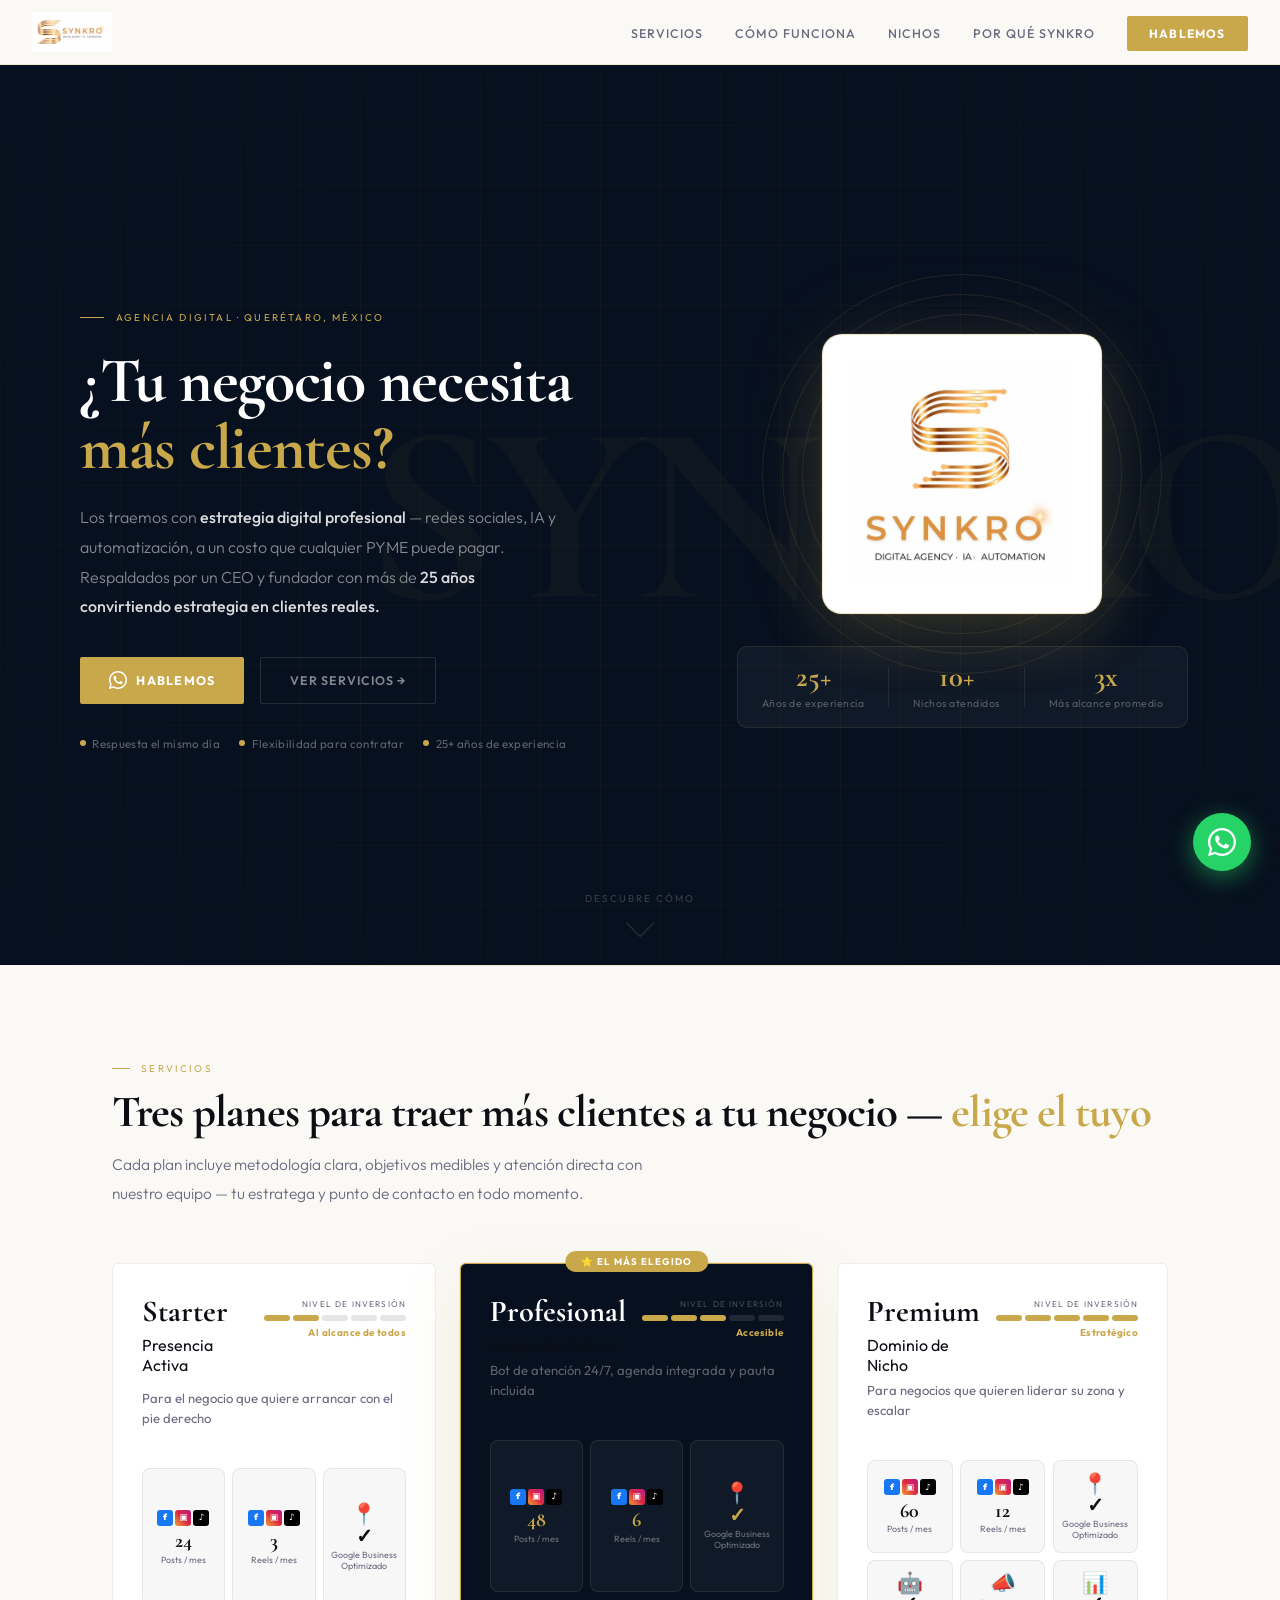
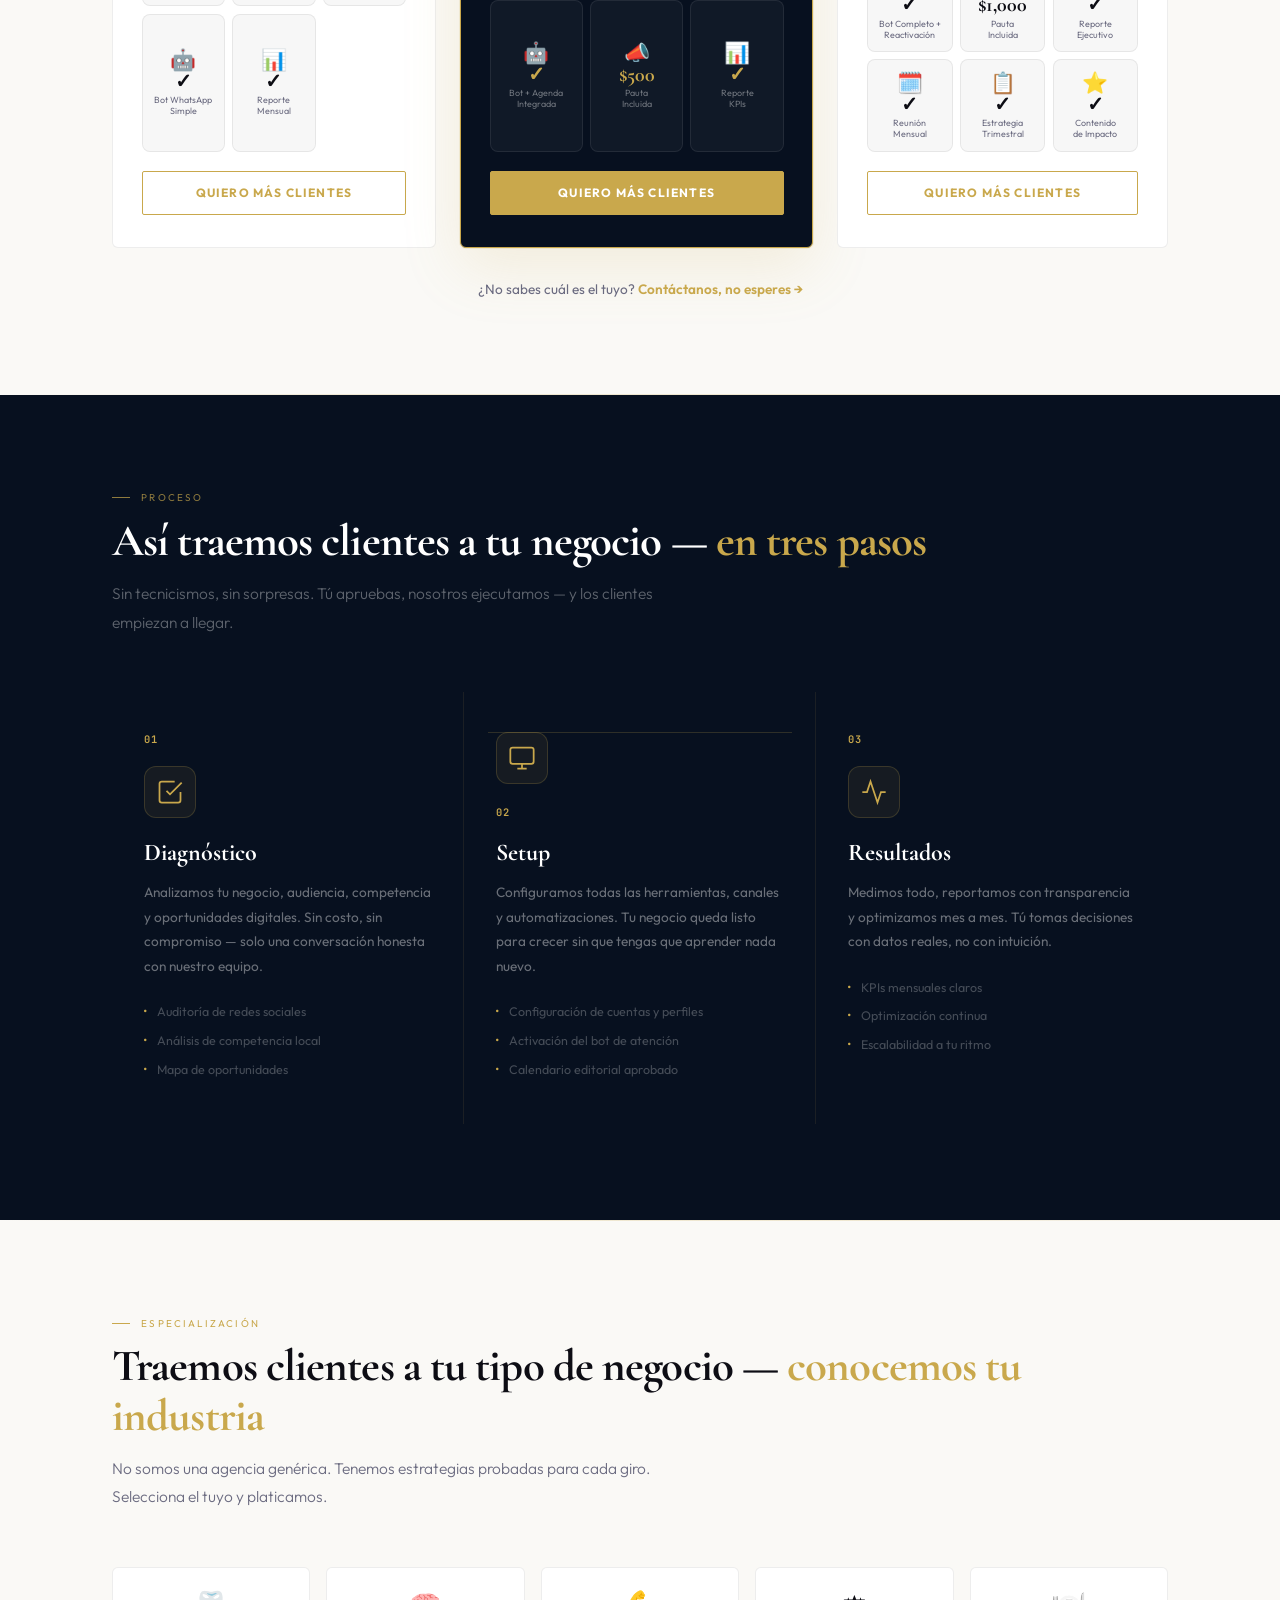
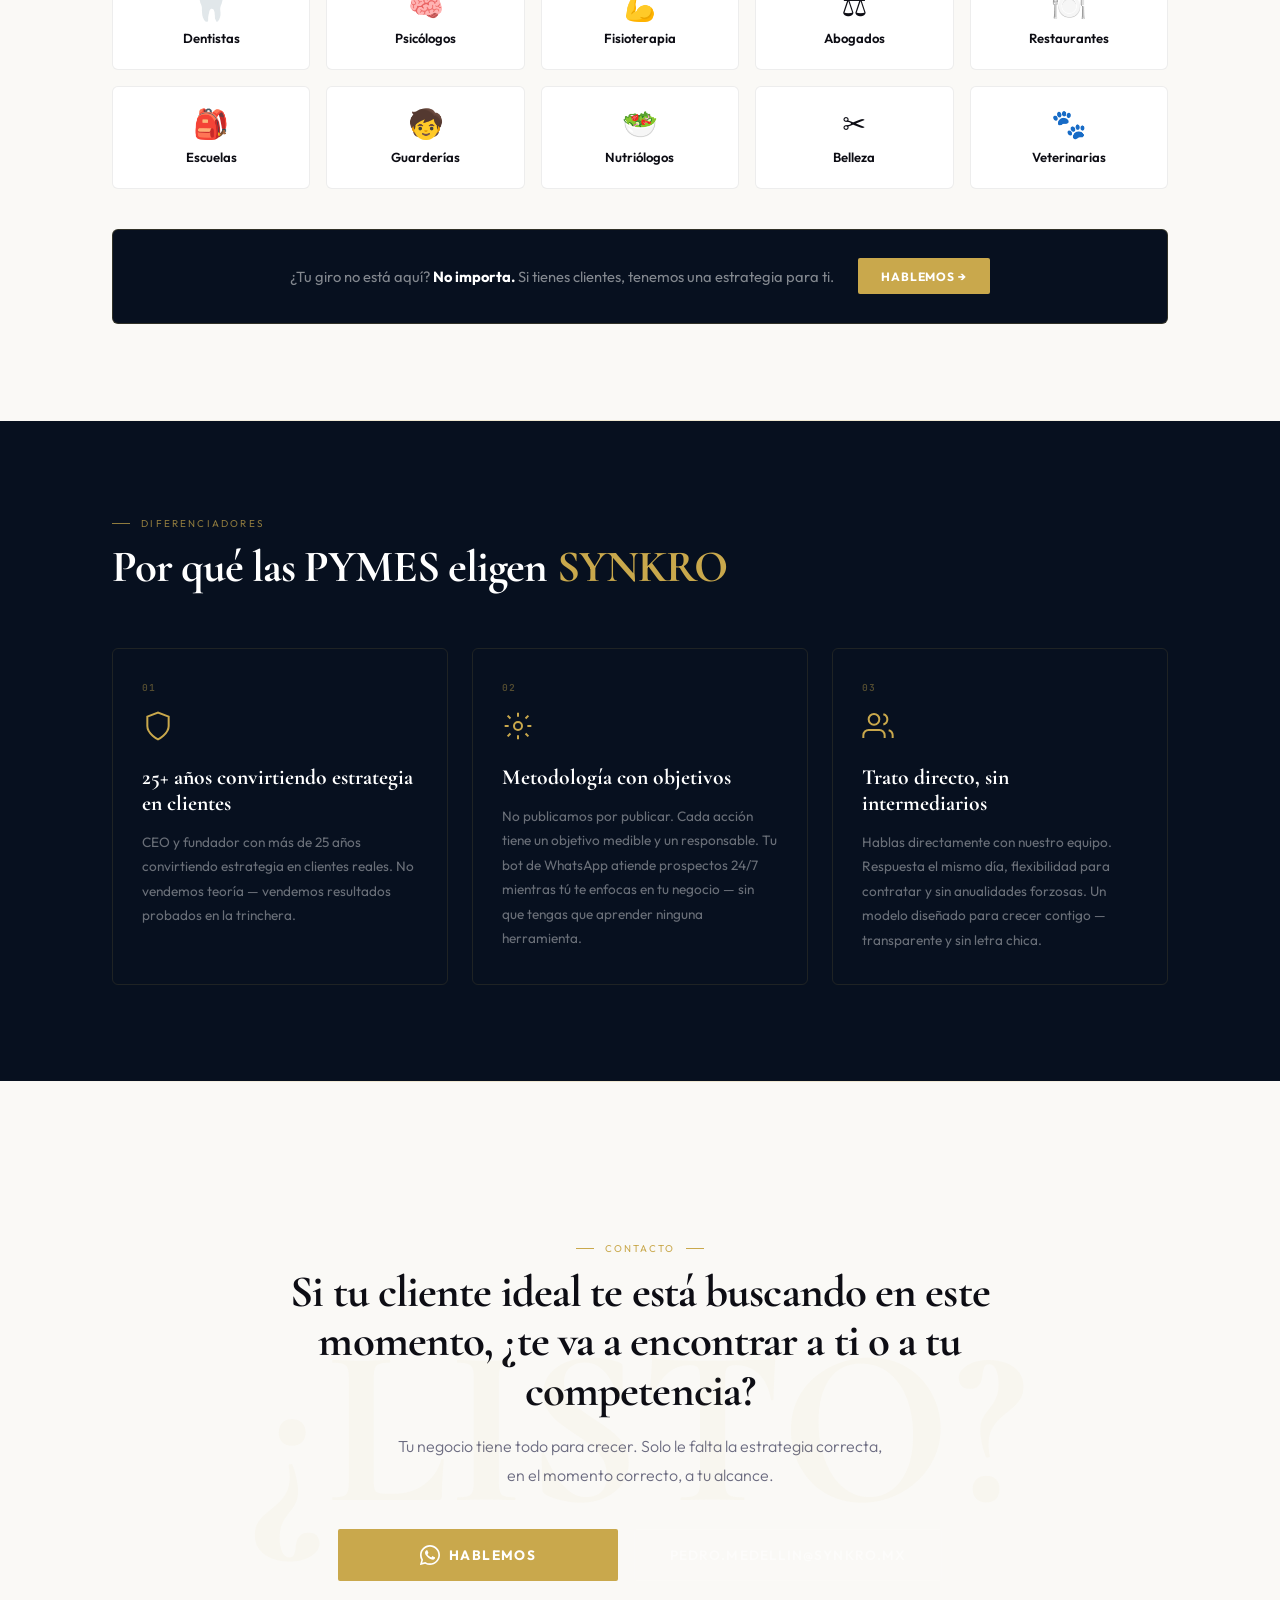
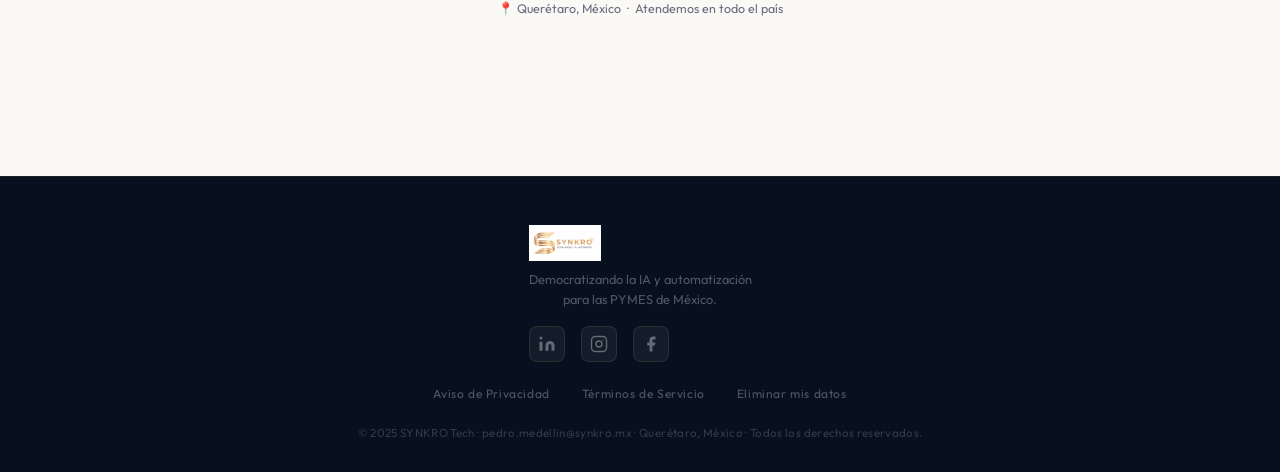
==== commit 014c4d7b: "Update index.html" ====
--- a/index.html
+++ b/index.html
@@ -105,8 +105,8 @@
         <div class="pkg reveal" style="animation-delay:0.1s">
           <div class="pkg-top">
             <div class="pkg-top-left">
-              <p class="pkg-label">Starter</p>
-              <h3 class="pkg-name pkg-name-big">Presencia<br>Activa</h3>
+              <h3 class="pkg-name pkg-name-big">Starter</h3>
+              <span class="pkg-subtitle">Presencia Activa</span>
             </div>
             <div class="pkg-invest-box">
               <div class="pkg-invest-label">Nivel de inversión</div>
@@ -120,7 +120,7 @@
               <div class="pkg-invest-tag">Al alcance de todos</div>
             </div>
           </div>
-          <p class="pkg-tagline">Para el negocio que quiere arrancar con el pie derecho</p>
+          <p class="pkg-tagline" style="margin-top:0.5rem">Para el negocio que quiere arrancar con el pie derecho</p>
           <div class="pkg-collage">
             <div class="pkg-tile">
               <div class="pkg-tile-icons"><span class="net-icon net-fb">f</span><span class="net-icon net-ig">▣</span><span class="net-icon net-tt">♪</span></div>
@@ -156,8 +156,8 @@
           <div class="pkg-badge">⭐ El más elegido</div>
           <div class="pkg-top">
             <div class="pkg-top-left">
-              <p class="pkg-label pkg-label-gold">Profesional</p>
-              <h3 class="pkg-name pkg-name-white pkg-name-big">Captación<br>Activa</h3>
+              <h3 class="pkg-name pkg-name-white pkg-name-big">Profesional</h3>
+              <span class="pkg-subtitle pkg-subtitle-light">Captación Activa</span>
             </div>
             <div class="pkg-invest-box pkg-invest-box-dark">
               <div class="pkg-invest-label pkg-invest-label-dark">Nivel de inversión</div>
@@ -211,8 +211,8 @@
         <div class="pkg reveal" style="animation-delay:0.3s">
           <div class="pkg-top">
             <div class="pkg-top-left">
-              <p class="pkg-label">Premium</p>
-              <h3 class="pkg-name pkg-name-big">Dominio<br>de Nicho</h3>
+              <h3 class="pkg-name pkg-name-big">Premium</h3>
+              <span class="pkg-subtitle">Dominio de Nicho</span>
             </div>
             <div class="pkg-invest-box">
               <div class="pkg-invest-label">Nivel de inversión</div>
--- a/css/style.css
+++ b/css/style.css
@@ -674,130 +674,150 @@
   justify-content: center;
 }
 
-/* ============================================================
-   PACKAGE COLLAGE — Visual tiles
-   ============================================================ */
-
-/* Header row with level bars */
-.pkg-header-row {
-  display: -webkit-box !important;
-  display: -ms-flexbox !important;
+
+/* ============================================================
+   PACKAGE VISUAL REDESIGN
+   ============================================================ */
+
+/* Bigger package name */
+.pkg-name-big {
+  font-size: 1.9rem !important;
+  line-height: 1.05 !important;
+  margin-bottom: 0.4rem !important;
+}
+
+/* Pkg flex column so CTA stays at bottom */
+.pkg {
   display: flex !important;
-  -webkit-box-pack: justify !important;
-  -ms-flex-pack: justify !important;
+  flex-direction: column !important;
+}
+.pkg-cta {
+  margin-top: auto !important;
+}
+
+/* Top row: name left, investment indicator right */
+.pkg-top {
+  display: flex !important;
   justify-content: space-between !important;
-  -webkit-box-align: start !important;
-  -ms-flex-align: start !important;
   align-items: flex-start !important;
-  margin-bottom: 0.6rem;
-}
-.pkg-level {
-  display: -webkit-box !important;
-  display: -ms-flexbox !important;
+  gap: 1rem !important;
+  margin-bottom: 0.4rem !important;
+}
+.pkg-top-left {
+  flex: 1 !important;
+}
+
+/* Investment indicator box */
+.pkg-invest-box {
+  text-align: right !important;
+  flex-shrink: 0 !important;
+  padding-top: 0.2rem !important;
+}
+.pkg-invest-label {
+  font-size: 0.52rem !important;
+  letter-spacing: 0.14em !important;
+  text-transform: uppercase !important;
+  color: var(--muted) !important;
+  margin-bottom: 0.35rem !important;
+  display: block !important;
+}
+.pkg-invest-label-dark {
+  color: rgba(255,255,255,0.25) !important;
+}
+.pkg-invest-box-dark .pkg-invest-label {
+  color: rgba(255,255,255,0.25) !important;
+}
+.pkg-invest-bars {
   display: flex !important;
-  gap: 4px;
-  -webkit-box-align: center !important;
-  -ms-flex-align: center !important;
-  align-items: center !important;
-  padding-top: 0.4rem;
-  flex-shrink: 0;
-}
-.pkg-level-bar {
+  justify-content: flex-end !important;
+  gap: 3px !important;
+  margin-bottom: 0.3rem !important;
+}
+.inv-bar {
   display: block !important;
-  width: 28px !important;
-  height: 4px !important;
-  border-radius: 2px !important;
+  width: 26px !important;
+  height: 6px !important;
+  border-radius: 3px !important;
   background: rgba(0,0,0,0.1) !important;
 }
-.pkg-featured .pkg-level-bar { background: rgba(255,255,255,0.1) !important; }
-.pkg-level-bar.active { background: var(--gold) !important; }
+.inv-bar.inv-active,
+.inv-bar.active {
+  background: var(--gold) !important;
+}
+.inv-bar.inv-dark {
+  background: rgba(255,255,255,0.1) !important;
+}
+.pkg-invest-tag {
+  font-size: 0.62rem !important;
+  font-weight: 700 !important;
+  color: var(--gold) !important;
+  letter-spacing: 0.04em !important;
+  display: block !important;
+}
 
 /* Collage grid */
 .pkg-collage {
-  display: -ms-grid !important;
   display: grid !important;
-  -ms-grid-columns: 1fr 0.5rem 1fr 0.5rem 1fr !important;
   grid-template-columns: repeat(3, 1fr) !important;
-  gap: 0.5rem !important;
-  margin: 1.2rem 0 1.5rem !important;
-  width: 100% !important;
+  gap: 0.45rem !important;
+  margin: 1rem 0 1.2rem !important;
+  flex: 1 !important;
 }
 
 /* Individual tile */
 .pkg-tile {
-  display: -webkit-box !important;
-  display: -ms-flexbox !important;
+  background: rgba(0,0,0,0.03) !important;
+  border: 1px solid rgba(0,0,0,0.07) !important;
+  border-radius: 8px !important;
+  padding: 0.7rem 0.4rem !important;
+  text-align: center !important;
   display: flex !important;
-  -webkit-box-orient: vertical !important;
-  -webkit-box-direction: normal !important;
-  -ms-flex-direction: column !important;
   flex-direction: column !important;
-  -webkit-box-align: center !important;
-  -ms-flex-align: center !important;
   align-items: center !important;
-  -webkit-box-pack: center !important;
-  -ms-flex-pack: center !important;
   justify-content: center !important;
-  background: var(--bg) !important;
-  border: 1px solid var(--border) !important;
-  border-radius: 8px !important;
-  padding: 0.8rem 0.4rem !important;
-  text-align: center !important;
-  min-height: 90px !important;
-  transition: border-color var(--transition), transform var(--transition);
-  box-sizing: border-box !important;
+  gap: 0.15rem !important;
+  min-height: 85px !important;
+  transition: border-color 0.2s, transform 0.2s !important;
 }
 .pkg-tile:hover {
-  border-color: var(--gold-border) !important;
-  transform: translateY(-2px) !important;
+  border-color: rgba(201,168,76,0.3) !important;
+  transform: translateY(-1px) !important;
 }
 .pkg-tile-dark {
   background: rgba(255,255,255,0.04) !important;
   border-color: rgba(255,255,255,0.08) !important;
 }
 .pkg-tile-dark:hover {
-  border-color: rgba(201,168,76,0.3) !important;
-}
-
-/* Social network icons row */
+  border-color: rgba(201,168,76,0.35) !important;
+}
+
+/* Social icons row */
 .pkg-tile-icons {
-  display: -webkit-box !important;
-  display: -ms-flexbox !important;
   display: flex !important;
-  -webkit-box-pack: center !important;
-  -ms-flex-pack: center !important;
   justify-content: center !important;
-  gap: 3px !important;
-  margin-bottom: 0.4rem !important;
+  gap: 2px !important;
+  margin-bottom: 0.2rem !important;
 }
 .net-icon {
-  display: -webkit-inline-box !important;
-  display: -ms-inline-flexbox !important;
   display: inline-flex !important;
-  -webkit-box-align: center !important;
-  -ms-flex-align: center !important;
   align-items: center !important;
-  -webkit-box-pack: center !important;
-  -ms-flex-pack: center !important;
   justify-content: center !important;
-  width: 18px !important;
-  height: 18px !important;
-  border-radius: 4px !important;
-  font-size: 0.6rem !important;
+  width: 16px !important;
+  height: 16px !important;
+  border-radius: 3px !important;
+  font-size: 0.55rem !important;
   font-weight: 900 !important;
   color: #fff !important;
   line-height: 1 !important;
-  flex-shrink: 0 !important;
 }
 .net-fb { background: #1877F2 !important; }
-.net-ig { background: linear-gradient(45deg, #f09433, #e6683c, #dc2743, #cc2366, #bc1888) !important; }
-.net-tt { background: #000 !important; color: #fff !important; }
-
-/* Emoji icon */
+.net-ig { background: linear-gradient(45deg,#f09433,#e6683c,#dc2743,#cc2366,#bc1888) !important; }
+.net-tt { background: #010101 !important; }
+
+/* Emoji */
 .pkg-tile-emoji {
-  font-size: 1.4rem !important;
+  font-size: 1.3rem !important;
   line-height: 1 !important;
-  margin-bottom: 0.3rem !important;
   display: block !important;
 }
 
@@ -805,89 +825,21 @@
 .pkg-tile-num {
   font-family: var(--font-serif) !important;
   font-weight: 700 !important;
-  font-size: 1.3rem !important;
+  font-size: 1.25rem !important;
   color: var(--ink) !important;
   line-height: 1 !important;
-  margin-bottom: 0.2rem !important;
   display: block !important;
 }
-.pkg-tile-num.gold { color: var(--gold) !important; }
+.pkg-tile-num-gold { color: var(--gold) !important; }
 
 /* Label */
 .pkg-tile-lbl {
-  font-size: 0.58rem !important;
+  font-size: 0.56rem !important;
   color: var(--muted) !important;
-  line-height: 1.3 !important;
-  letter-spacing: 0.02em !important;
+  line-height: 1.25 !important;
   display: block !important;
 }
-.pkg-tile-lbl.light { color: rgba(255,255,255,0.4) !important; }
-
-/* ── Package name bigger ── */
-.pkg-name-big {
-  font-size: 2rem !important;
-  line-height: 1.05 !important;
-  margin-bottom: 0.5rem !important;
-}
-
-/* ── Investment level indicator ── */
-.pkg-invest {
-  text-align: right;
-  margin: 1rem 0 1.2rem;
-  padding-top: 0.8rem;
-  border-top: 1px solid var(--border);
-}
-.pkg-invest-dark {
-  border-top-color: rgba(255,255,255,0.08);
-}
-.pkg-invest-label {
-  font-size: 0.55rem;
-  letter-spacing: 0.18em;
-  text-transform: uppercase;
-  color: var(--muted);
-  margin-bottom: 0.4rem;
-}
-.pkg-invest-dark .pkg-invest-label {
-  color: rgba(255,255,255,0.25);
-}
-.pkg-invest-bars {
-  display: -webkit-inline-box;
-  display: -ms-inline-flexbox;
-  display: inline-flex;
-  gap: 4px;
-  margin-bottom: 0.35rem;
-}
-.inv-bar {
-  display: block !important;
-  width: 32px !important;
-  height: 7px !important;
-  border-radius: 3px !important;
-  background: rgba(0,0,0,0.08) !important;
-}
-.pkg-featured .inv-bar {
-  background: rgba(255,255,255,0.08) !important;
-}
-.inv-bar.active {
-  background: var(--gold) !important;
-}
-.pkg-invest-tag {
-  font-size: 0.65rem;
-  font-weight: 600;
-  color: var(--gold);
-  letter-spacing: 0.06em;
-}
-
-/* ── CTA always at bottom ── */
-.pkg-cta-bottom {
-  margin-top: auto !important;
-  display: block !important;
-}
-.pkg {
-  display: -webkit-box !important;
-  display: -ms-flexbox !important;
-  display: flex !important;
-  -webkit-box-orient: vertical !important;
-  -webkit-box-direction: normal !important;
-  -ms-flex-direction: column !important;
-  flex-direction: column !important;
-}
+.pkg-tile-lbl-light { color: rgba(255,255,255,0.4) !important; }
+
+/* Social icons connector label */
+.nicho-cta p { color: rgba(255,255,255,0.5); }
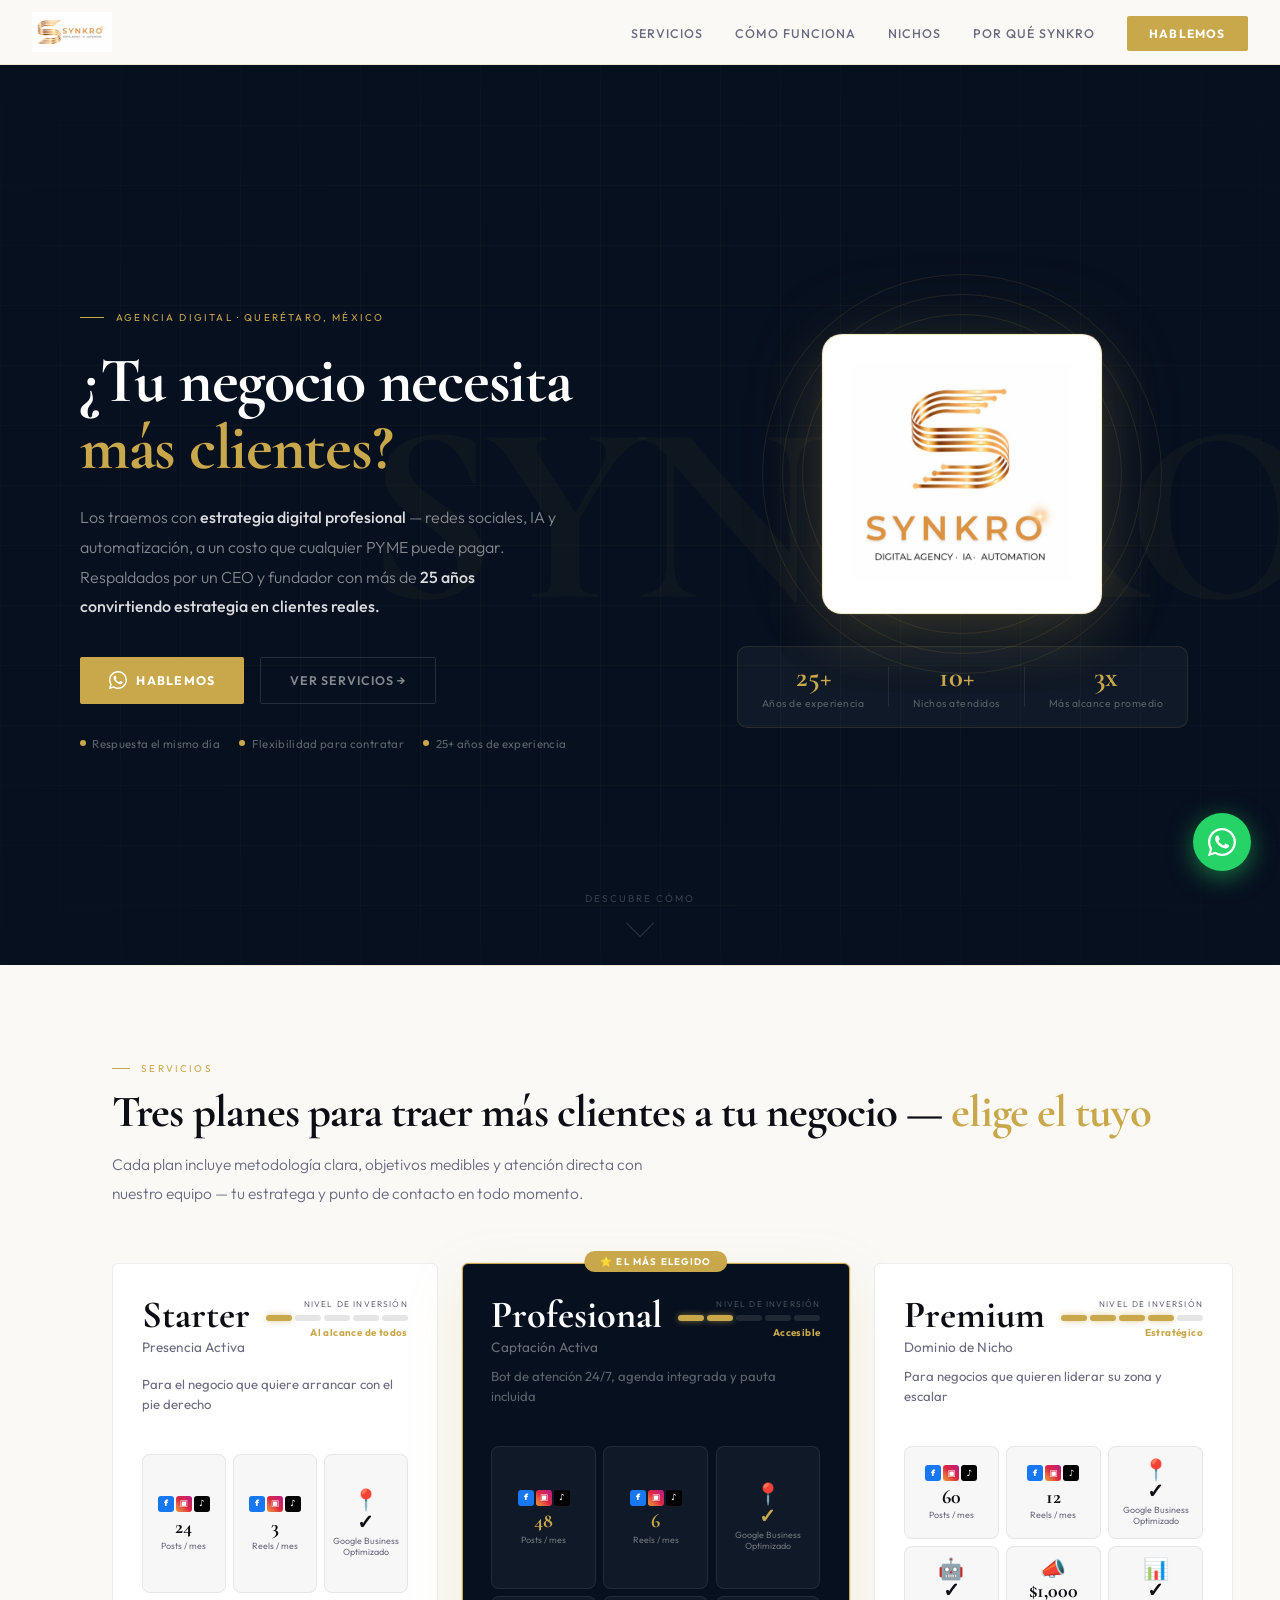
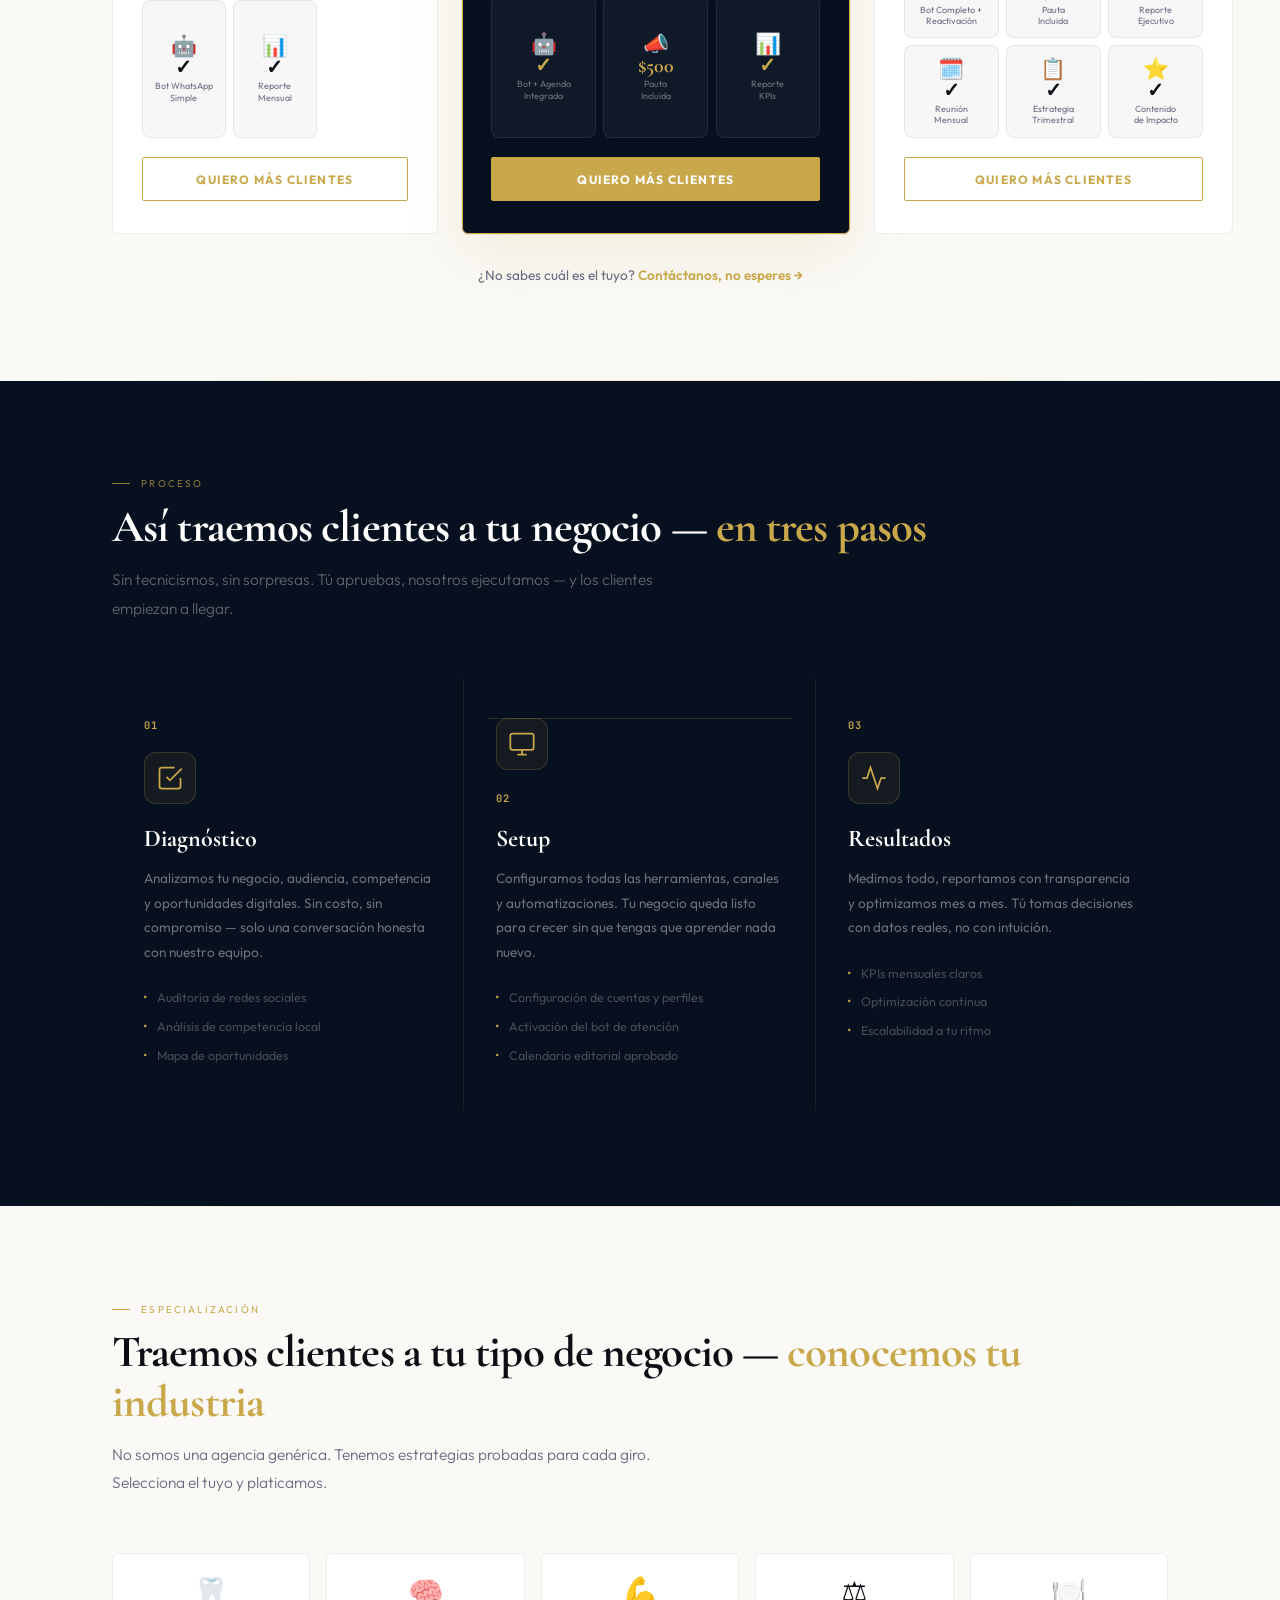
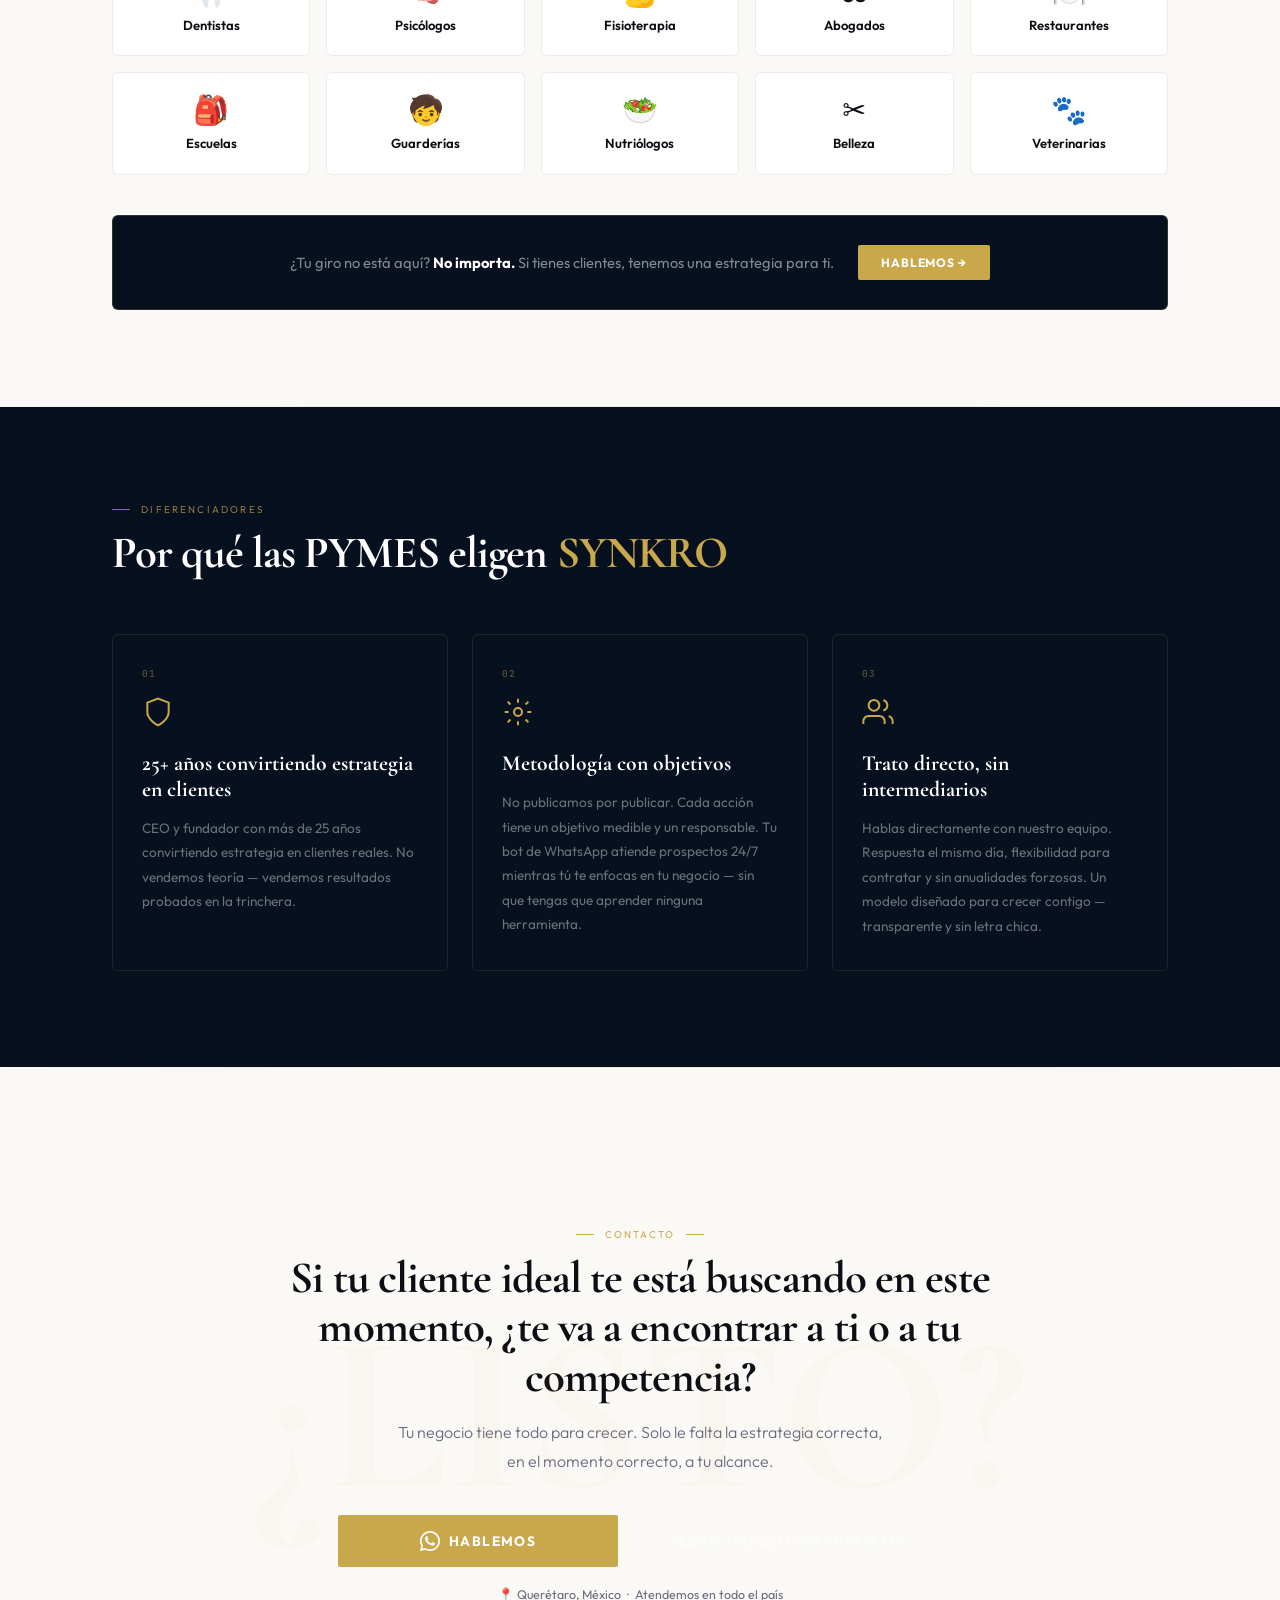
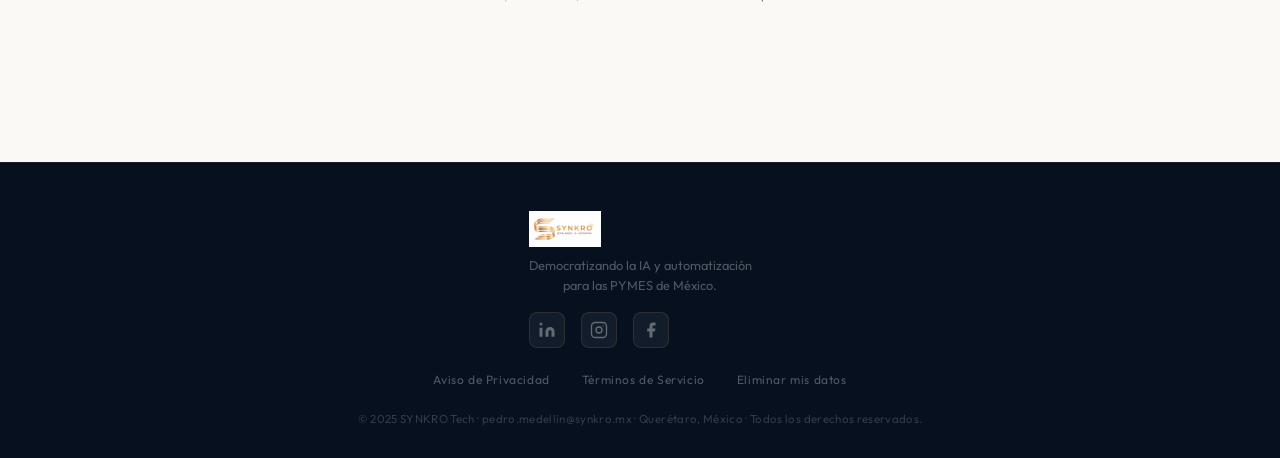
==== commit 945c2061: "Update index.html" ====
--- a/index.html
+++ b/index.html
@@ -106,13 +106,13 @@
           <div class="pkg-top">
             <div class="pkg-top-left">
               <h3 class="pkg-name pkg-name-big">Starter</h3>
-              <span class="pkg-subtitle">Presencia Activa</span>
+              <span class="pkg-subtitle pkg-subtitle-center">Presencia Activa</span>
             </div>
             <div class="pkg-invest-box">
               <div class="pkg-invest-label">Nivel de inversión</div>
               <div class="pkg-invest-bars">
                 <span class="inv-bar inv-active"></span>
-                <span class="inv-bar inv-active"></span>
+                <span class="inv-bar"></span>
                 <span class="inv-bar"></span>
                 <span class="inv-bar"></span>
                 <span class="inv-bar"></span>
@@ -157,14 +157,14 @@
           <div class="pkg-top">
             <div class="pkg-top-left">
               <h3 class="pkg-name pkg-name-white pkg-name-big">Profesional</h3>
-              <span class="pkg-subtitle pkg-subtitle-light">Captación Activa</span>
+              <span class="pkg-subtitle pkg-subtitle-light pkg-subtitle-center">Captación Activa</span>
             </div>
             <div class="pkg-invest-box pkg-invest-box-dark">
               <div class="pkg-invest-label pkg-invest-label-dark">Nivel de inversión</div>
               <div class="pkg-invest-bars">
                 <span class="inv-bar inv-active"></span>
                 <span class="inv-bar inv-active"></span>
-                <span class="inv-bar inv-active"></span>
+                <span class="inv-bar inv-dark"></span>
                 <span class="inv-bar inv-dark"></span>
                 <span class="inv-bar inv-dark"></span>
               </div>
@@ -212,7 +212,7 @@
           <div class="pkg-top">
             <div class="pkg-top-left">
               <h3 class="pkg-name pkg-name-big">Premium</h3>
-              <span class="pkg-subtitle">Dominio de Nicho</span>
+              <span class="pkg-subtitle pkg-subtitle-center">Dominio de Nicho</span>
             </div>
             <div class="pkg-invest-box">
               <div class="pkg-invest-label">Nivel de inversión</div>
@@ -221,7 +221,7 @@
                 <span class="inv-bar inv-active"></span>
                 <span class="inv-bar inv-active"></span>
                 <span class="inv-bar inv-active"></span>
-                <span class="inv-bar inv-active"></span>
+                <span class="inv-bar"></span>
               </div>
               <div class="pkg-invest-tag">Estratégico</div>
             </div>
--- a/css/style.css
+++ b/css/style.css
@@ -681,9 +681,22 @@
 
 /* Bigger package name */
 .pkg-name-big {
-  font-size: 1.9rem !important;
-  line-height: 1.05 !important;
-  margin-bottom: 0.4rem !important;
+  font-size: 2.4rem !important;
+  line-height: 1.0 !important;
+  margin-bottom: 0.2rem !important;
+}
+/* Subtitle (Presencia Activa etc) smaller */
+.pkg-subtitle {
+  font-family: var(--font-sans) !important;
+  font-size: 0.85rem !important;
+  font-weight: 400 !important;
+  color: var(--muted) !important;
+  letter-spacing: 0.01em !important;
+  margin-bottom: 0.3rem !important;
+  display: block !important;
+}
+.pkg-subtitle-light {
+  color: rgba(255,255,255,0.4) !important;
 }
 
 /* Pkg flex column so CTA stays at bottom */
@@ -691,8 +704,10 @@
   display: flex !important;
   flex-direction: column !important;
 }
-.pkg-cta {
+.pkg .pkg-cta,
+.pkg a.pkg-cta {
   margin-top: auto !important;
+  display: block !important;
 }
 
 /* Top row: name left, investment indicator right */
@@ -742,7 +757,8 @@
 }
 .inv-bar.inv-active,
 .inv-bar.active {
-  background: var(--gold) !important;
+  background: #C9A84C !important;
+  box-shadow: 0 0 6px rgba(201,168,76,0.6) !important;
 }
 .inv-bar.inv-dark {
   background: rgba(255,255,255,0.1) !important;
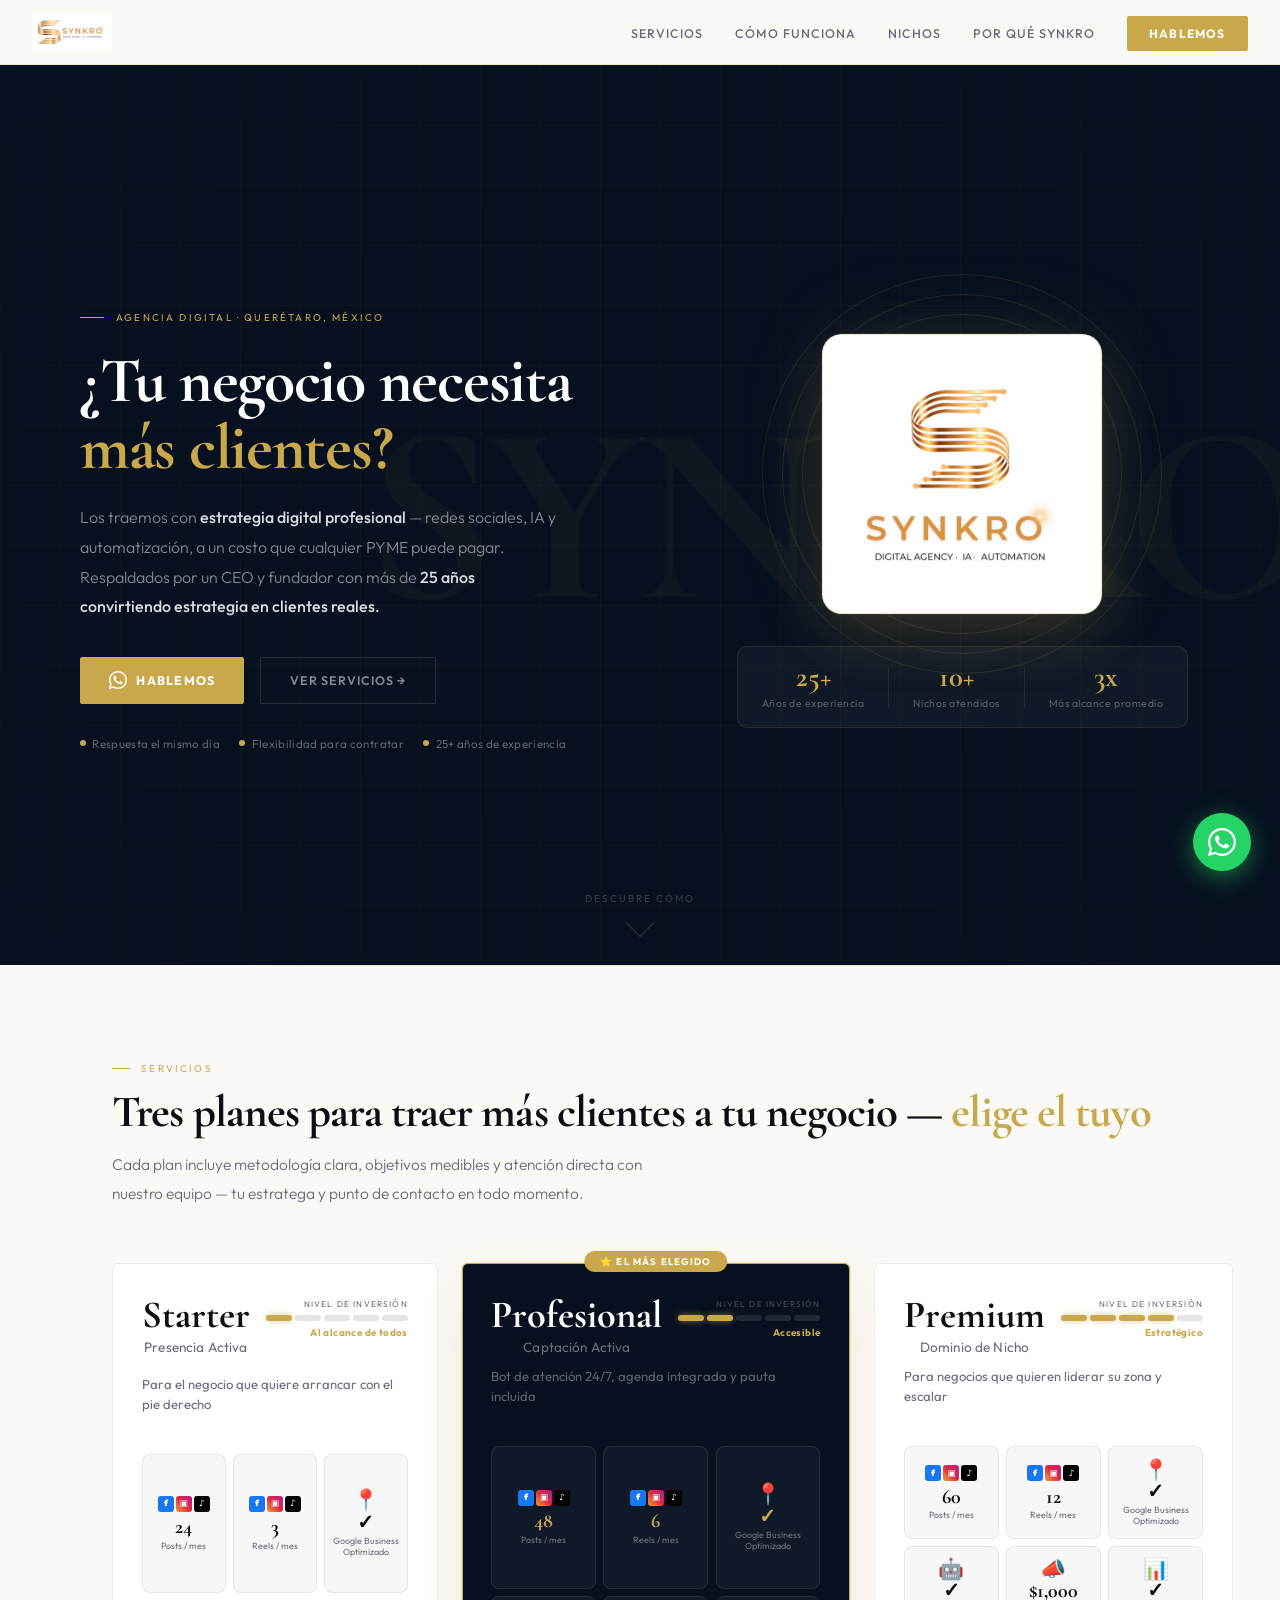
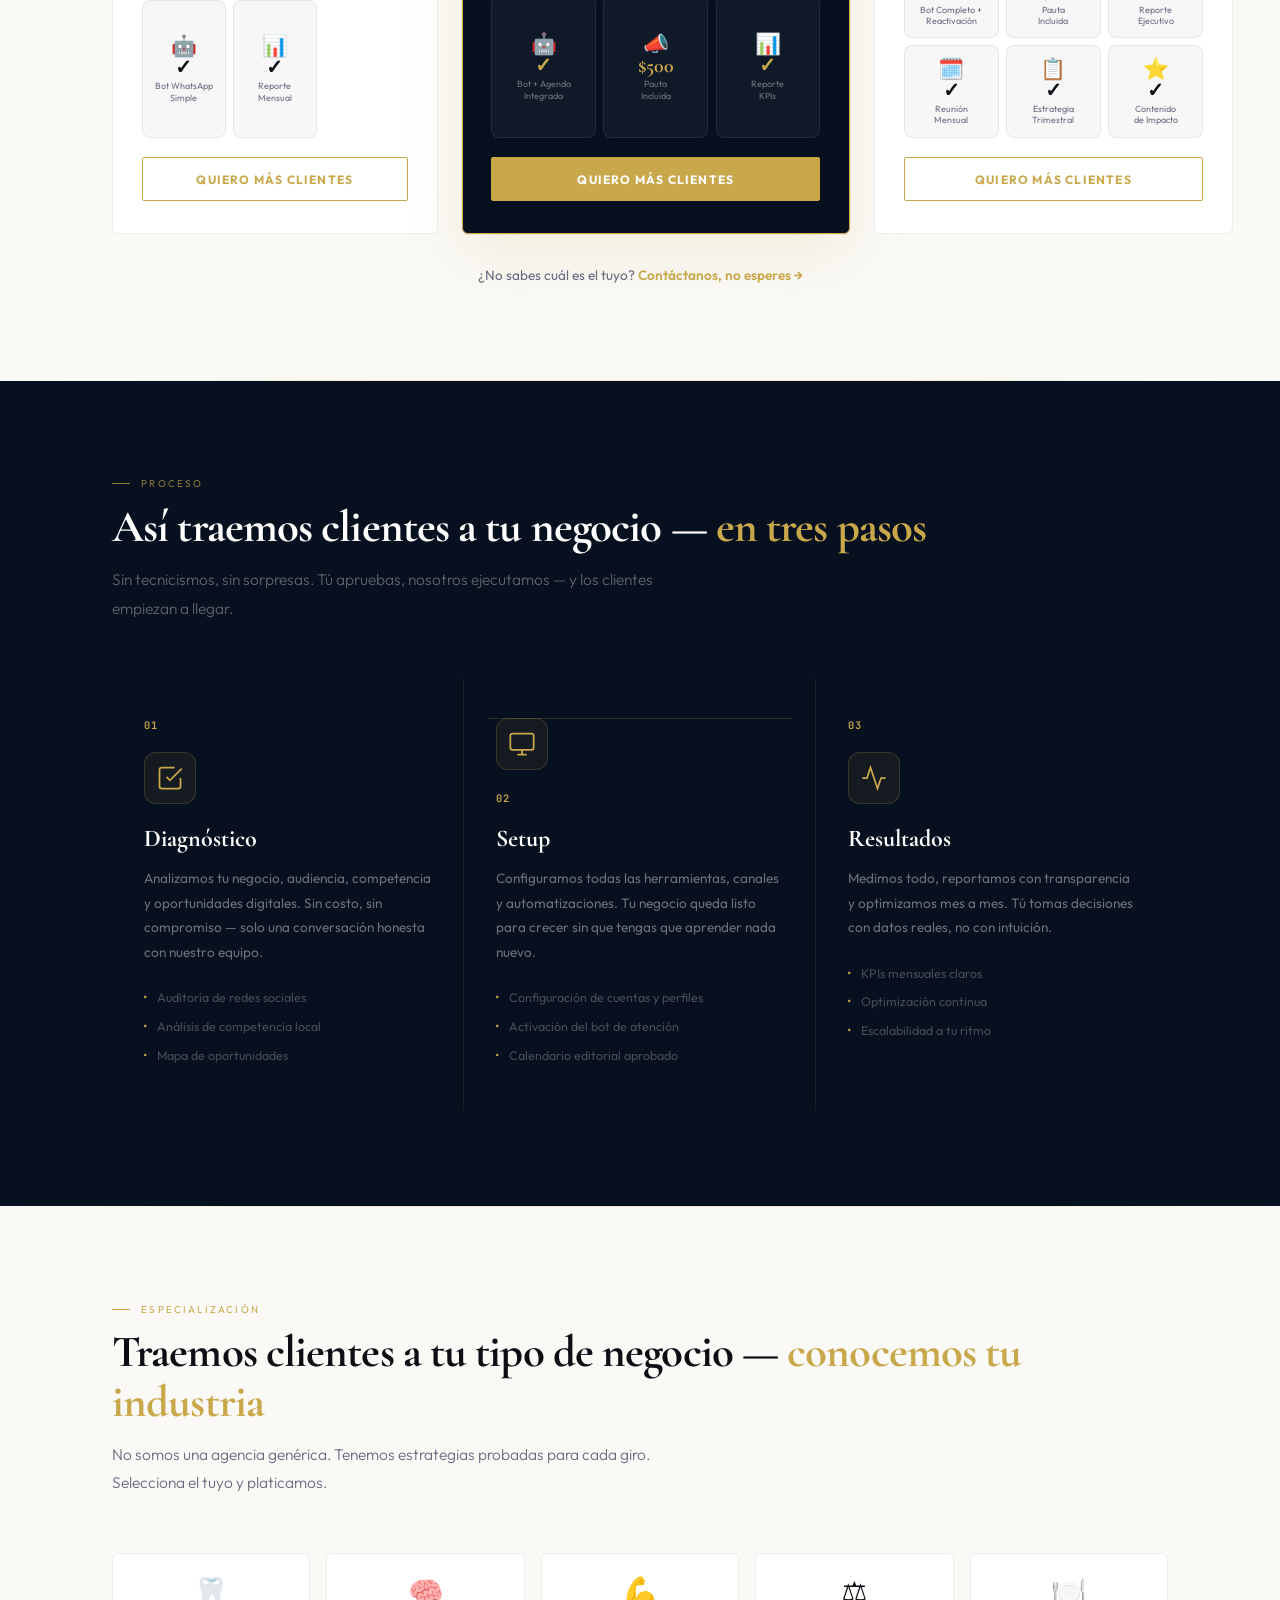
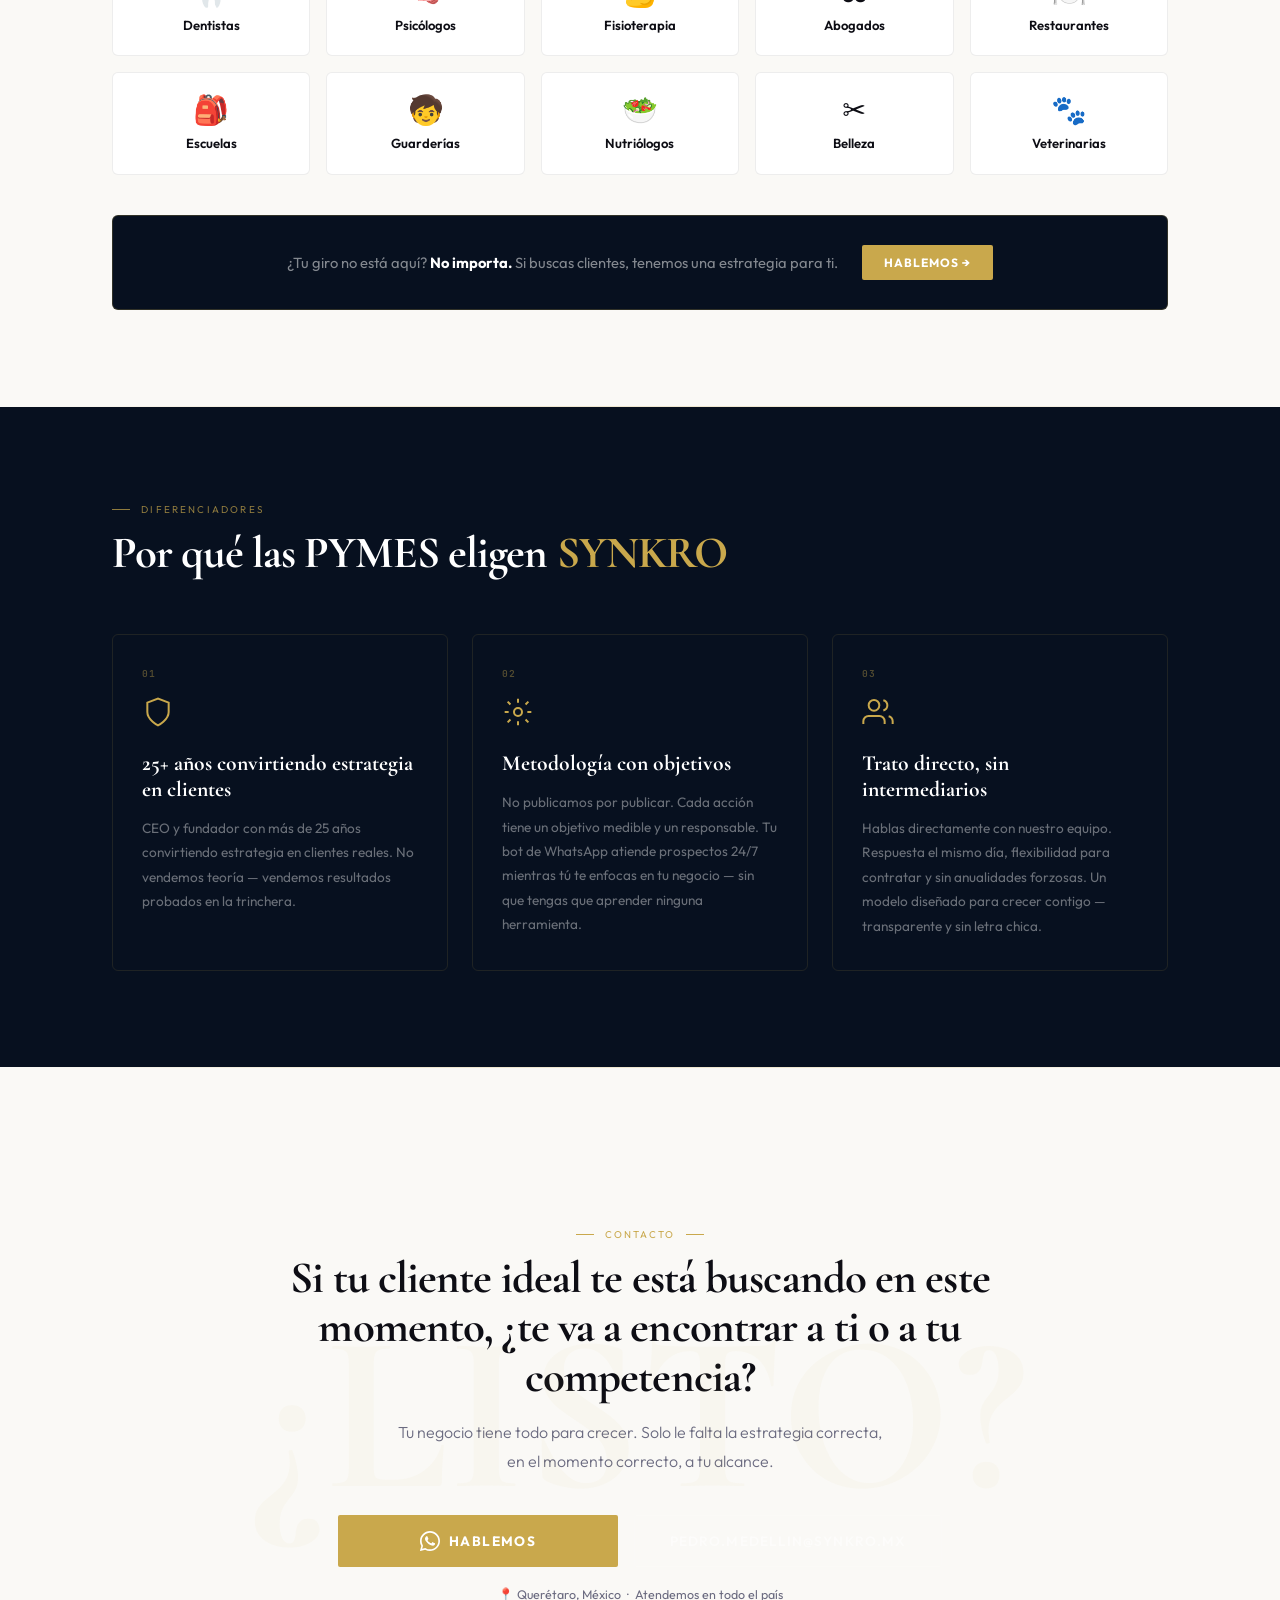
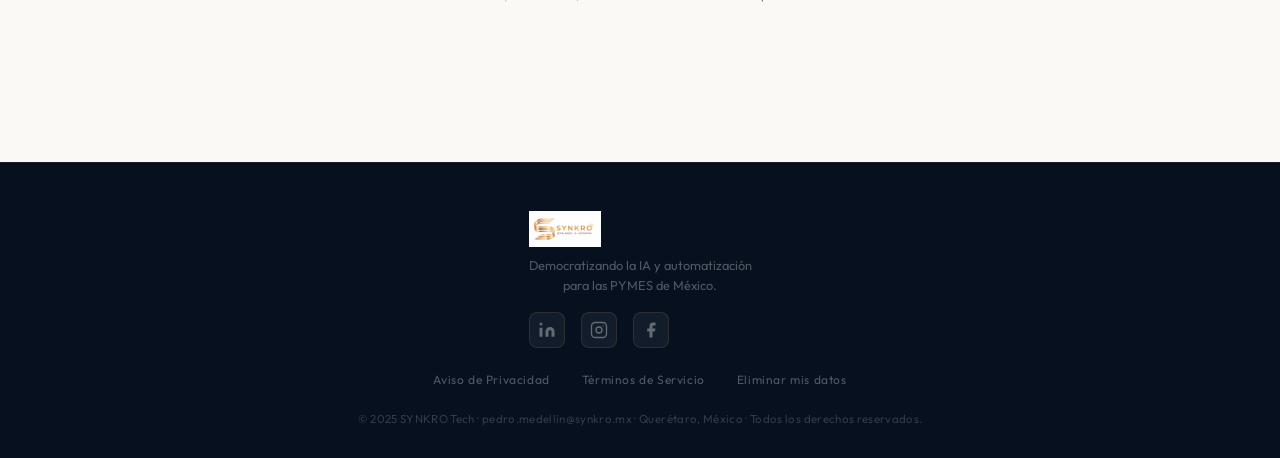
==== commit a72ffa61: "Update index.html" ====
--- a/index.html
+++ b/index.html
@@ -359,7 +359,7 @@
         <a href="https://wa.me/522224554234?text=Hola%20SYNKRO%2C%20tengo%20una%20veterinaria%20y%20quiero%20información%20de%20SYNKRO" target="_blank" class="nicho"><span class="nicho-icon">🐾</span><span>Veterinarias</span></a>
       </div>
       <div class="nicho-cta reveal">
-        <p>¿Tu giro no está aquí? <strong>No importa.</strong> Si tienes clientes, tenemos una estrategia para ti.</p>
+        <p>¿Tu giro no está aquí? <strong>No importa.</strong> Si buscas clientes, tenemos una estrategia para ti.</p>
         <a href="https://wa.me/522224554234?text=Hola%20SYNKRO%2C%20tengo%20un%20negocio%20y%20quiero%20saber%20si%20SYNKRO%20puede%20ayudarme" target="_blank" class="btn-gold-sm">Hablemos →</a>
       </div>
     </div>
--- a/css/style.css
+++ b/css/style.css
@@ -859,3 +859,14 @@
 
 /* Social icons connector label */
 .nicho-cta p { color: rgba(255,255,255,0.5); }
+
+/* Subtitle centered, single line */
+.pkg-subtitle-center {
+  text-align: center !important;
+  white-space: nowrap !important;
+  display: block !important;
+  width: 100% !important;
+}
+.pkg-top-left {
+  text-align: left !important;
+}
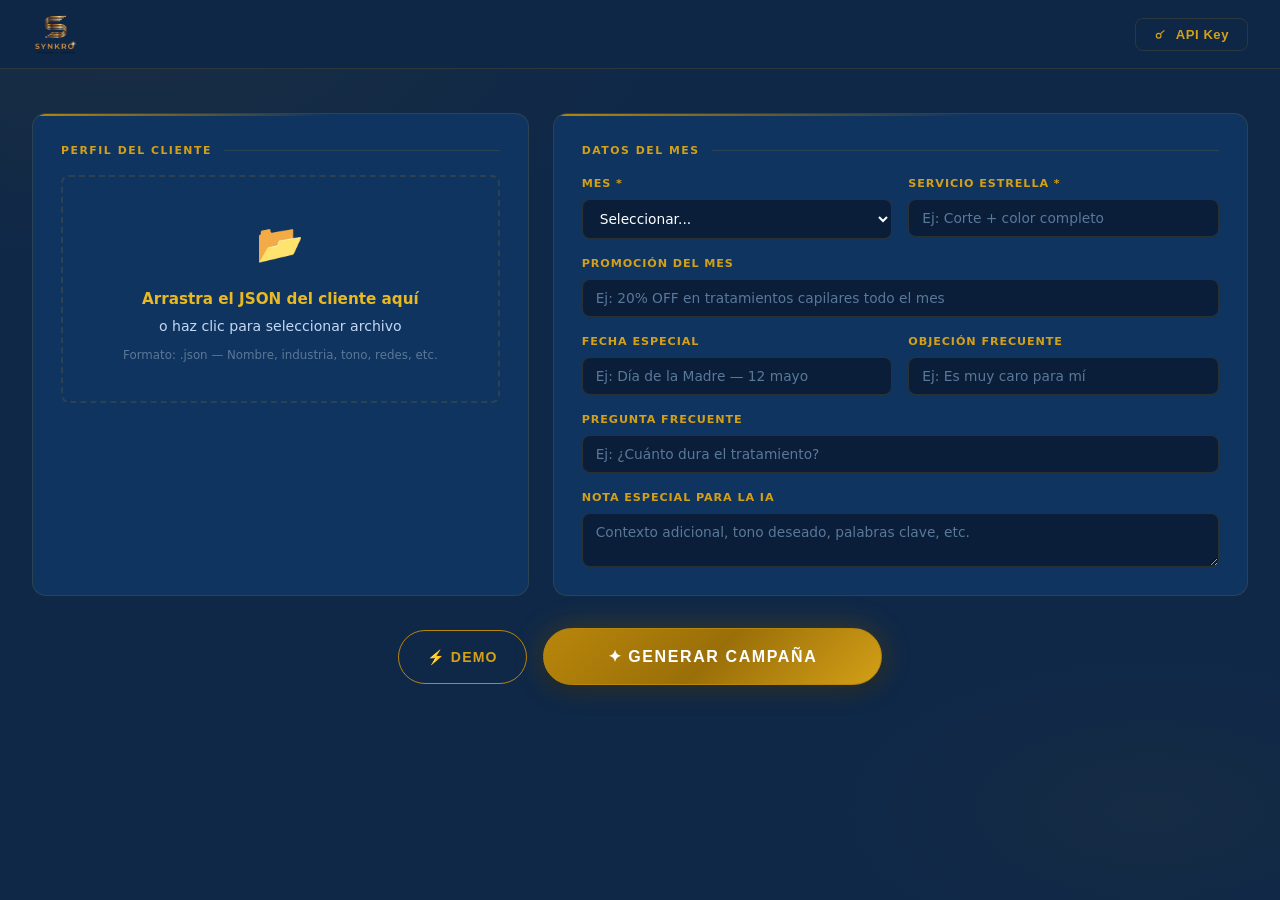
==== commit 7890b712: "Motor funcional con TikTok fix y parser de delimitadores" ====
--- a/index.html
+++ b/index.html
@@ -3,462 +3,813 @@
 <head>
   <meta charset="UTF-8">
   <meta name="viewport" content="width=device-width, initial-scale=1.0">
-  <title>SYNKRO — IA, Redes Sociales y Automatización para PYMES</title>
-  <meta name="description" content="SYNKRO democratiza la inteligencia artificial y automatización para pequeñas y medianas empresas en México. Redes sociales, WhatsApp Business y más.">
-  <link rel="icon" href="assets/favicon.png" type="image/png">
-  <link href="https://fonts.googleapis.com/css2?family=Cormorant+Garamond:wght@300;400;600;700;900&family=Outfit:wght@300;400;500;600;700&family=JetBrains+Mono:wght@400;600&display=swap" rel="stylesheet">
-  <link rel="stylesheet" href="css/style.css">
+  <title>Synkro — Campaign Generator</title>
+  <style>
+    :root {
+      --bg:         #0f2847;
+      --surface:    #0a1e3a;
+      --card:       #0f3460;
+      --card-hover: #133d70;
+      --gold:       #b8860b;
+      --gold-l:     #d4a017;
+      --gold-xl:    #e8b923;
+      --gold-glow:  rgba(184,134,11,.3);
+      --text:       #ffffff;
+      --text-s:     #c5d8f5;
+      --text-m:     #5a7898;
+      --border-g:   rgba(184,134,11,.18);
+      --r:          14px;
+      --rs:         8px;
+      --shadow:     0 8px 40px rgba(0,0,0,.6);
+      /* Backward-compat aliases — teal → gold so app.js-rendered HTML picks up new palette */
+      --teal:       #b8860b;
+      --teal-l:     #d4a017;
+      --teal-xl:    #e8b923;
+      --teal-glow:  rgba(184,134,11,.3);
+      --border-t:   rgba(184,134,11,.18);
+      --approve:    #22c55e;
+      --approve-bg: rgba(34,197,94,.12);
+      --change:     #ea580c;
+      --change-bg:  rgba(234,88,12,.1);
+    }
+    *{margin:0;padding:0;box-sizing:border-box}
+
+    body {
+      font-family: 'Segoe UI', 'Helvetica Neue', system-ui, -apple-system, sans-serif;
+      background: var(--bg);
+      background-image:
+        radial-gradient(ellipse 70% 40% at 10% 5%,  rgba(184,134,11,.06) 0%, transparent 60%),
+        radial-gradient(ellipse 50% 35% at 90% 90%, rgba(184,134,11,.04) 0%, transparent 50%);
+      color: var(--text);
+      min-height: 100vh;
+      line-height: 1.6;
+    }
+
+    /* ─── SCROLLBAR ─────────────────────────────────────── */
+    ::-webkit-scrollbar { width: 6px }
+    ::-webkit-scrollbar-track { background: var(--surface) }
+    ::-webkit-scrollbar-thumb { background: var(--gold); border-radius: 3px }
+
+    /* ─── HEADER ─────────────────────────────────────────── */
+    header {
+      position: sticky; top: 0; z-index: 100;
+      background: rgba(15,40,71,.92);
+      backdrop-filter: blur(18px);
+      border-bottom: 1px solid var(--border-g);
+      padding: 0 32px;
+    }
+    .header-inner {
+      max-width: 1400px; margin: 0 auto;
+      display: flex; align-items: center; justify-content: space-between;
+      height: 68px;
+    }
+    .logo-img {
+      height: 48px;
+      display: block;
+      object-fit: contain;
+    }
+
+    .btn-apikey {
+      display: flex; align-items: center; gap: 8px;
+      background: transparent;
+      border: 1px solid var(--border-g);
+      color: var(--gold-l); cursor: pointer;
+      padding: 8px 18px; border-radius: var(--rs);
+      font-size: .82rem; font-weight: 600; letter-spacing: .04em;
+      transition: all .2s;
+    }
+    .btn-apikey:hover {
+      background: rgba(184,134,11,.1);
+      border-color: var(--gold);
+      color: var(--gold-xl);
+    }
+    .btn-apikey svg { width: 14px; height: 14px }
+
+    /* ─── MODAL ──────────────────────────────────────────── */
+    .modal-backdrop {
+      display: none; position: fixed; inset: 0; z-index: 500;
+      background: rgba(4,10,20,.88);
+      backdrop-filter: blur(8px);
+      align-items: center; justify-content: center;
+    }
+    .modal-backdrop.open { display: flex }
+    .modal {
+      background: var(--card);
+      border: 1px solid var(--border-g);
+      border-radius: var(--r);
+      padding: 36px;
+      width: min(480px, 90vw);
+      box-shadow: var(--shadow), 0 0 60px rgba(184,134,11,.1);
+      position: relative;
+    }
+    .modal h3 {
+      color: var(--gold-xl); font-size: 1.1rem;
+      margin-bottom: 6px; font-weight: 800; letter-spacing: .02em;
+    }
+    .modal p { color: var(--text-s); font-size: .82rem; margin-bottom: 22px; line-height: 1.7 }
+    .modal-close {
+      position: absolute; top: 14px; right: 14px;
+      background: none; border: none; color: var(--text-m);
+      font-size: 1.2rem; cursor: pointer; line-height: 1;
+      transition: color .2s;
+    }
+    .modal-close:hover { color: var(--text) }
+    .field-group { display: flex; flex-direction: column; gap: 6px; margin-bottom: 18px }
+    .field-group label {
+      font-size: .73rem; color: var(--gold-l); font-weight: 700;
+      text-transform: uppercase; letter-spacing: .08em;
+    }
+    .field-input {
+      background: var(--surface);
+      border: 1px solid var(--border-g);
+      color: var(--text); border-radius: var(--rs);
+      padding: 11px 14px; font-size: .88rem;
+      outline: none; transition: border-color .2s, box-shadow .2s;
+      font-family: inherit;
+    }
+    .field-input:focus {
+      border-color: var(--gold);
+      box-shadow: 0 0 0 3px var(--gold-glow);
+    }
+    .btn-save {
+      width: 100%;
+      background: var(--gold);
+      border: none; color: #fff; cursor: pointer;
+      padding: 12px; border-radius: var(--rs);
+      font-size: .9rem; font-weight: 700; letter-spacing: .06em; text-transform: uppercase;
+      transition: background .2s, transform .1s, box-shadow .2s;
+      box-shadow: 0 4px 16px rgba(184,134,11,.35);
+    }
+    .btn-save:hover { background: var(--gold-l); box-shadow: 0 6px 24px rgba(184,134,11,.45) }
+    .btn-save:active { transform: scale(.98) }
+
+    /* ─── MAIN ───────────────────────────────────────────── */
+    main {
+      max-width: 1400px; margin: 0 auto;
+      padding: 44px 32px 80px;
+      display: flex; flex-direction: column; gap: 32px;
+    }
+
+    /* ─── SECTION TITLES ─────────────────────────────────── */
+    .section-title {
+      font-size: .68rem; font-weight: 800; letter-spacing: .14em;
+      text-transform: uppercase; color: var(--gold-l);
+      margin-bottom: 16px;
+      display: flex; align-items: center; gap: 12px;
+    }
+    .section-title::after {
+      content: ''; flex: 1; height: 1px; background: var(--border-g);
+    }
+
+    /* ─── CARD BASE ──────────────────────────────────────── */
+    .card {
+      background: var(--card);
+      border: 1px solid var(--border-g);
+      border-radius: var(--r);
+      padding: 28px;
+      position: relative;
+      overflow: hidden;
+    }
+    .card::before {
+      content: ''; position: absolute; top: 0; left: 0; right: 0; height: 2px;
+      background: linear-gradient(90deg, var(--gold), transparent 60%);
+      pointer-events: none;
+    }
+
+    /* ─── SETUP GRID ─────────────────────────────────────── */
+    .setup-grid {
+      display: grid;
+      grid-template-columns: 1fr 1.4fr;
+      gap: 24px;
+    }
+    @media(max-width:900px){ .setup-grid{ grid-template-columns: 1fr } }
+
+    /* ─── DROP ZONE ──────────────────────────────────────── */
+    .drop-zone {
+      border: 2px dashed var(--border-g);
+      border-radius: var(--rs);
+      padding: 36px 20px;
+      text-align: center;
+      cursor: pointer;
+      transition: all .25s;
+      position: relative;
+    }
+    .drop-zone:hover, .drop-zone.drag-over {
+      border-color: var(--gold);
+      background: rgba(184,134,11,.05);
+    }
+    .drop-zone.drag-over { transform: scale(1.01) }
+    .drop-zone.has-file {
+      border-color: var(--gold);
+      background: rgba(184,134,11,.06);
+    }
+    .dz-icon { font-size: 2.4rem; margin-bottom: 12px; display: block }
+    .dz-text { color: var(--text-s); font-size: .88rem; line-height: 1.6 }
+    .dz-text strong { color: var(--gold-xl); display: block; margin-bottom: 4px; font-size: .95rem }
+    .dz-hint { font-size: .74rem; color: var(--text-m); margin-top: 8px }
+    #fileInput { display: none }
+
+    /* Client preview */
+    .client-preview {
+      margin-top: 20px;
+      background: var(--surface);
+      border: 1px solid var(--border-g);
+      border-radius: var(--rs);
+      padding: 16px;
+      position: relative;
+    }
+    .client-preview.hidden { display: none }
+    .client-name {
+      font-size: 1rem; font-weight: 800; color: var(--gold-xl);
+      margin-bottom: 10px; letter-spacing: .02em;
+    }
+    .client-tags { display: flex; flex-wrap: wrap; gap: 6px }
+    .client-tag {
+      background: rgba(184,134,11,.1);
+      border: 1px solid var(--border-g);
+      color: var(--text-s);
+      font-size: .72rem; padding: 3px 10px;
+      border-radius: 20px; font-weight: 600;
+    }
+    .client-raw {
+      margin-top: 12px; font-size: .72rem; color: var(--text-m);
+      max-height: 120px; overflow-y: auto; white-space: pre-wrap;
+    }
+    .btn-clear-client {
+      position: absolute; top: 10px; right: 10px;
+      background: none; border: none; color: var(--text-m);
+      cursor: pointer; font-size: .9rem; line-height: 1;
+      transition: color .2s;
+    }
+    .btn-clear-client:hover { color: #e07070 }
+
+    /* ─── FORM ───────────────────────────────────────────── */
+    .form-grid {
+      display: grid;
+      grid-template-columns: 1fr 1fr;
+      gap: 16px;
+    }
+    .form-grid .full { grid-column: 1/-1 }
+    @media(max-width:600px){ .form-grid { grid-template-columns: 1fr } }
+
+    .form-group { display: flex; flex-direction: column; gap: 6px }
+    .form-label {
+      font-size: .7rem; font-weight: 700;
+      color: var(--gold-l); text-transform: uppercase; letter-spacing: .08em;
+    }
+    .form-control {
+      background: var(--surface);
+      border: 1px solid var(--border-g);
+      color: var(--text); border-radius: var(--rs);
+      padding: 10px 13px; font-size: .86rem;
+      outline: none; transition: border-color .2s, box-shadow .2s;
+      font-family: inherit; resize: vertical;
+    }
+    .form-control:focus {
+      border-color: var(--gold);
+      box-shadow: 0 0 0 3px var(--gold-glow);
+    }
+    .form-control::placeholder { color: var(--text-m) }
+    select.form-control { cursor: pointer }
+    select.form-control option { background: var(--card) }
+
+    /* ─── GENERATE BTN ───────────────────────────────────── */
+    .generate-wrap { display: flex; justify-content: center; align-items: center; gap: 16px }
+    .btn-demo {
+      background: transparent;
+      border: 1.5px solid var(--gold);
+      color: var(--gold-l); cursor: pointer;
+      padding: 18px 28px; border-radius: 40px;
+      font-size: .88rem; font-weight: 700; letter-spacing: .08em; text-transform: uppercase;
+      transition: all .2s; white-space: nowrap;
+    }
+    .btn-demo:hover {
+      background: rgba(184,134,11,.1);
+      color: var(--gold-xl);
+      box-shadow: 0 0 20px rgba(184,134,11,.2);
+    }
+    .btn-generate {
+      position: relative; overflow: hidden;
+      background: linear-gradient(135deg, var(--gold) 0%, #9a6f09 50%, var(--gold-l) 100%);
+      border: 1px solid var(--gold);
+      color: #fff; cursor: pointer;
+      padding: 18px 64px;
+      border-radius: 40px;
+      font-size: 1rem; font-weight: 800;
+      letter-spacing: .1em; text-transform: uppercase;
+      transition: all .25s;
+      box-shadow: 0 0 30px var(--gold-glow), 0 4px 20px rgba(0,0,0,.4);
+      min-width: 280px;
+      display: flex; align-items: center; justify-content: center; gap: 12px;
+    }
+    .btn-generate::before {
+      content: ''; position: absolute; inset: 0;
+      background: linear-gradient(135deg, transparent 0%, rgba(255,255,255,.09) 50%, transparent 100%);
+      transform: translateX(-100%); transition: transform .5s;
+    }
+    .btn-generate:hover {
+      transform: translateY(-2px);
+      box-shadow: 0 0 50px var(--gold-glow), 0 8px 30px rgba(0,0,0,.5);
+    }
+    .btn-generate:hover::before { transform: translateX(100%) }
+    .btn-generate:active { transform: translateY(0) }
+    .btn-generate:disabled {
+      opacity: .6; cursor: not-allowed; transform: none; box-shadow: none;
+    }
+
+    /* Spinner */
+    .spinner {
+      width: 18px; height: 18px;
+      border: 2px solid rgba(255,255,255,.3);
+      border-top-color: #fff;
+      border-radius: 50%;
+      animation: spin .7s linear infinite;
+      display: none;
+    }
+    .btn-generate.loading .spinner { display: block }
+    .btn-generate.loading .btn-text::after { content: '...' }
+    @keyframes spin { to { transform: rotate(360deg) } }
+
+    /* ─── OUTPUT SECTION ─────────────────────────────────── */
+    #outputSection { display: none }
+    #outputSection.visible { display: block }
+
+    .output-grid {
+      display: grid;
+      grid-template-columns: repeat(3, 1fr);
+      gap: 20px;
+    }
+    @media(max-width:1100px){ .output-grid { grid-template-columns: repeat(2,1fr) } }
+    @media(max-width:640px){ .output-grid { grid-template-columns: 1fr } }
+
+    /* Platform cards */
+    .platform-card {
+      background: var(--card);
+      border: 1px solid var(--border-g);
+      border-radius: var(--r);
+      overflow: hidden;
+      display: flex; flex-direction: column;
+      transition: transform .2s, box-shadow .2s;
+    }
+    .platform-card:hover {
+      transform: translateY(-3px);
+      box-shadow: 0 12px 40px rgba(0,0,0,.4), 0 0 20px rgba(184,134,11,.1);
+    }
+    .platform-bar { height: 3px }
+    .platform-header {
+      display: flex; align-items: center; gap: 10px;
+      padding: 16px 20px 0;
+    }
+    .platform-icon {
+      width: 34px; height: 34px; border-radius: 8px;
+      display: flex; align-items: center; justify-content: center;
+      font-size: .75rem; font-weight: 900; letter-spacing: .02em;
+      flex-shrink: 0;
+    }
+    .platform-name {
+      font-size: .92rem; font-weight: 700; color: var(--text); flex: 1;
+    }
+    .btn-copy-hdr {
+      background: none; border: 1px solid var(--border-g);
+      color: var(--text-s); cursor: pointer; font-size: .72rem;
+      padding: 4px 10px; border-radius: 20px; font-weight: 600;
+      transition: all .2s; white-space: nowrap;
+    }
+    .btn-copy-hdr:hover {
+      border-color: var(--gold); color: var(--gold-xl);
+      background: rgba(184,134,11,.08);
+    }
+    .btn-copy-hdr.copied { border-color: var(--gold); color: var(--gold-xl) }
+
+    .platform-body { padding: 16px 20px; flex: 1; display: flex; flex-direction: column; gap: 12px }
+
+    .content-block { display: flex; flex-direction: column; gap: 5px }
+    .content-label {
+      font-size: .68rem; font-weight: 700; text-transform: uppercase;
+      letter-spacing: .08em; color: var(--text-m);
+    }
+    .content-text {
+      font-size: .83rem; color: var(--text-s); line-height: 1.7;
+      white-space: pre-wrap; word-break: break-word;
+    }
+    .content-text.placeholder { color: var(--text-m); font-style: italic }
+    .hashtag-text { color: var(--gold-xl) !important; font-size: .78rem !important }
+
+    .platform-footer {
+      padding: 14px 20px;
+      border-top: 1px solid var(--border-g);
+      display: flex; gap: 8px;
+    }
+    .btn-publish {
+      flex: 1; border: none; cursor: pointer;
+      padding: 9px 14px; border-radius: var(--rs);
+      font-size: .78rem; font-weight: 700; letter-spacing: .04em;
+      text-transform: uppercase; transition: all .2s;
+      display: flex; align-items: center; justify-content: center; gap: 6px;
+    }
+    .ig-btn { background: linear-gradient(135deg,#833ab4,#fd1d1d,#fcb045); color: #fff }
+    .ig-btn:hover { opacity: .88; transform: scale(.98) }
+    .fb-btn { background: #1877f2; color: #fff }
+    .fb-btn:hover { background: #1568d3; transform: scale(.98) }
+    .wa-btn { background: #25d366; color: #fff }
+    .wa-btn:hover { background: #1db956; transform: scale(.98) }
+
+    /* ─── TOAST ──────────────────────────────────────────── */
+    .toast {
+      position: fixed; bottom: 28px; right: 28px; z-index: 999;
+      background: var(--card);
+      border: 1px solid var(--border-g);
+      border-radius: var(--rs); padding: 12px 20px;
+      font-size: .84rem; font-weight: 600;
+      box-shadow: var(--shadow);
+      transform: translateY(20px); opacity: 0;
+      transition: all .3s cubic-bezier(.175,.885,.32,1.275);
+      pointer-events: none; max-width: 320px;
+      display: flex; align-items: center; gap: 10px;
+    }
+    .toast.show { transform: translateY(0); opacity: 1 }
+    .toast.success { border-left: 3px solid var(--gold); color: var(--gold-xl) }
+    .toast.error { border-left: 3px solid #e05555; color: #e07070 }
+    .toast.info { border-left: 3px solid var(--gold); color: var(--gold-xl) }
+
+    /* ─── MISC ───────────────────────────────────────────── */
+    .hidden { display: none !important }
+
+    /* ─── APPROVAL MODULE ────────────────────────────────── */
+    .approval-send-card {
+      display: flex; align-items: center; gap: 18px;
+      background: linear-gradient(135deg, rgba(184,134,11,.1), rgba(184,134,11,.05));
+      border: 1px solid var(--border-g); border-radius: var(--r); padding: 20px 24px;
+    }
+    .approval-send-icon { font-size: 2rem; flex-shrink: 0 }
+    .approval-send-content { flex: 1 }
+    .approval-send-title { font-weight: 700; color: var(--text); margin-bottom: 4px }
+    .approval-send-desc { font-size: .8rem; color: var(--text-s) }
+    .btn-send-approval {
+      background: var(--gold);
+      border: none; color: #fff; cursor: pointer;
+      padding: 12px 24px; border-radius: var(--rs);
+      font-size: .86rem; font-weight: 700; white-space: nowrap;
+      transition: all .2s; flex-shrink: 0;
+      box-shadow: 0 4px 16px rgba(184,134,11,.35);
+    }
+    .btn-send-approval:hover {
+      background: var(--gold-l); transform: translateY(-1px);
+      box-shadow: 0 6px 24px rgba(184,134,11,.45);
+    }
+
+    .approval-sent-card {
+      background: var(--card); border: 1px solid var(--gold);
+      border-radius: var(--r); padding: 24px;
+      display: flex; flex-direction: column; gap: 16px;
+      box-shadow: 0 0 30px rgba(184,134,11,.1);
+    }
+    .approval-sent-header { display: flex; align-items: center; gap: 10px }
+    .approval-sent-icon { font-size: 1.4rem }
+    .approval-sent-title { font-size: 1rem; font-weight: 700; color: var(--gold-xl) }
+    .approval-code-display {
+      display: flex; align-items: center; gap: 14px;
+      background: var(--surface); border-radius: var(--rs); padding: 14px 18px;
+      border: 1px dashed var(--border-g);
+    }
+    .approval-code-label {
+      font-size: .72rem; font-weight: 700; text-transform: uppercase;
+      letter-spacing: .1em; color: var(--text-m);
+    }
+    .approval-code-value {
+      font-size: 2rem; font-weight: 900; letter-spacing: .3em;
+      color: var(--gold-xl); font-family: monospace;
+    }
+    .approval-link-row { display: flex; gap: 10px }
+    .approval-link-input {
+      flex: 1; background: var(--surface); border: 1px solid var(--border-g);
+      color: var(--text-s); border-radius: var(--rs); padding: 9px 12px;
+      font-size: .78rem; font-family: monospace; outline: none;
+    }
+    .btn-copy-link {
+      background: var(--surface); border: 1px solid var(--border-g);
+      color: var(--text-s); cursor: pointer; padding: 9px 16px;
+      border-radius: var(--rs); font-size: .8rem; font-weight: 700;
+      transition: all .2s; white-space: nowrap;
+    }
+    .btn-copy-link:hover { border-color: var(--gold); color: var(--gold-xl) }
+    .btn-copy-link.copied { border-color: var(--gold); color: var(--gold-xl) }
+    .approval-actions-row { display: flex; gap: 12px; flex-wrap: wrap }
+    .btn-wa-share {
+      display: inline-flex; align-items: center; gap: 8px;
+      background: #25d366; color: #fff; text-decoration: none;
+      padding: 10px 20px; border-radius: var(--rs);
+      font-size: .84rem; font-weight: 700; transition: all .2s;
+    }
+    .btn-wa-share:hover { background: #1db956; transform: translateY(-1px) }
+    .btn-preview-approval {
+      display: inline-flex; align-items: center; gap: 8px;
+      background: var(--surface); color: var(--text-s); text-decoration: none;
+      border: 1px solid var(--border-g); padding: 10px 20px; border-radius: var(--rs);
+      font-size: .84rem; font-weight: 700; transition: all .2s;
+    }
+    .btn-preview-approval:hover { border-color: var(--gold); color: var(--gold-xl) }
+    .approval-hint { font-size: .76rem; color: var(--text-m); padding-top: 4px }
+
+    /* ─── STATUS SECTION ─────────────────────────────────── */
+    .status-cards { display: flex; flex-direction: column; gap: 14px }
+    .status-card {
+      background: var(--card); border: 1px solid var(--border-g);
+      border-radius: var(--r); padding: 20px 24px;
+      display: flex; flex-direction: column; gap: 12px;
+      transition: transform .2s, box-shadow .2s;
+    }
+    .status-card:hover { transform: translateY(-2px); box-shadow: 0 8px 30px rgba(0,0,0,.4) }
+    .status-card-header { display: flex; align-items: flex-start; gap: 14px }
+    .status-card-left { display: flex; align-items: flex-start; gap: 14px; flex: 1; min-width: 0 }
+    .status-code-badge {
+      background: var(--surface); border: 1px solid var(--border-g);
+      color: var(--gold-xl); font-family: monospace; font-weight: 900;
+      font-size: 1rem; letter-spacing: .15em; padding: 8px 12px;
+      border-radius: var(--rs); white-space: nowrap; flex-shrink: 0;
+    }
+    .status-card-meta { display: flex; flex-direction: column; gap: 3px; min-width: 0 }
+    .status-client { font-size: .92rem; font-weight: 700; color: var(--text) }
+    .status-detail { font-size: .76rem; color: var(--text-m) }
+    .status-right { display: flex; flex-direction: column; align-items: flex-end; gap: 6px; flex-shrink: 0 }
+    .status-badge {
+      display: flex; align-items: center; gap: 6px;
+      font-size: .76rem; font-weight: 700; padding: 4px 10px;
+      border-radius: 20px; border: 1px solid; background: rgba(0,0,0,.25);
+      white-space: nowrap;
+    }
+    .status-timer { font-size: .74rem; color: var(--text-m) }
+    .status-timer.expired { color: #e07070 }
+    .status-progress-wrap {
+      background: var(--surface); border-radius: 4px; height: 6px; overflow: hidden;
+    }
+    .status-progress-bar {
+      height: 100%; border-radius: 4px;
+      background: linear-gradient(90deg, var(--gold), var(--gold-xl));
+      transition: width .5s ease;
+    }
+    .status-progress-label { font-size: .76rem; color: var(--text-s) }
+    .status-changes-box {
+      background: rgba(224,85,85,.07); border: 1px solid rgba(224,85,85,.22);
+      border-radius: var(--rs); padding: 12px 16px;
+      display: flex; flex-direction: column; gap: 8px;
+    }
+    .status-changes-title {
+      font-size: .72rem; font-weight: 700; color: #e07070;
+      text-transform: uppercase; letter-spacing: .07em;
+    }
+    .status-change-item { display: flex; flex-direction: column; gap: 2px }
+    .status-change-net { font-size: .76rem; font-weight: 700; color: var(--text-s) }
+    .status-change-comment { font-size: .78rem; color: var(--text); font-style: italic }
+    .status-card-footer { display: flex; gap: 10px; align-items: center }
+    .btn-open-approval {
+      color: var(--gold-xl); text-decoration: none;
+      font-size: .78rem; font-weight: 700; padding: 6px 12px;
+      border-radius: var(--rs); border: 1px solid var(--border-g); transition: all .2s;
+    }
+    .btn-open-approval:hover { background: rgba(184,134,11,.1); border-color: var(--gold) }
+    .btn-delete-approval {
+      background: none; border: 1px solid transparent; color: var(--text-m);
+      cursor: pointer; font-size: .78rem; padding: 6px 12px;
+      border-radius: var(--rs); transition: all .2s;
+    }
+    .btn-delete-approval:hover { color: #e07070; border-color: rgba(224,85,85,.3) }
+
+    @media(max-width:640px) {
+      .approval-send-card { flex-direction: column; align-items: flex-start }
+      .status-card-header { flex-direction: column }
+      .status-right { align-items: flex-start }
+    }
+
+    .status-dot {
+      width: 8px; height: 8px; border-radius: 50%;
+      background: var(--text-m); flex-shrink: 0;
+    }
+    .status-dot.active { background: var(--gold-xl) }
+
+    .no-client-warn {
+      background: rgba(184,134,11,.08);
+      border: 1px solid var(--border-g);
+      border-radius: var(--rs); padding: 12px 16px;
+      font-size: .8rem; color: var(--gold-l);
+      text-align: center;
+    }
+  </style>
 </head>
 <body>
 
-  <!-- NAV -->
-  <nav class="nav" id="nav">
-    <a href="#inicio" class="nav-logo-link">
-      <img src="assets/logo-horizontal.png" alt="SYNKRO" class="nav-logo" onerror="this.onerror=null;this.style.display='none';document.querySelector('.nav-wordmark').style.display='block'">
-      <span class="nav-wordmark" style="display:none">SYNKRO</span>
-    </a>
-    <button class="nav-hamburger" id="hamburger" aria-label="Menú">
-      <span></span><span></span><span></span>
+<!-- ═══ HEADER ══════════════════════════════════════ -->
+<header>
+  <div class="header-inner">
+    <img src="SYNKRO Fondo transparente Cuadrada.png" class="logo-img" alt="Synkro">
+    <button class="btn-apikey" id="apiKeyBtn">
+      <svg viewBox="0 0 24 24" fill="none" stroke="currentColor" stroke-width="2">
+        <circle cx="8" cy="15" r="4"/><path d="m14.5 9-.5.5M17 7l1-1M11.5 11.5l5-5"/>
+      </svg>
+      API Key
     </button>
-    <ul class="nav-links" id="navLinks">
-      <li><a href="#servicios" class="nav-link">Servicios</a></li>
-      <li><a href="#como-funciona" class="nav-link">Cómo funciona</a></li>
-      <li><a href="#nichos" class="nav-link">Nichos</a></li>
-      <li><a href="#por-que-synkro" class="nav-link">Por qué SYNKRO</a></li>
-      <li><a href="https://wa.me/522224554234?text=Hola%20SYNKRO%2C%20quiero%20información%20sobre%20sus%20servicios" target="_blank" class="nav-cta">Hablemos</a></li>
-    </ul>
-  </nav>
-
-  <!-- HERO -->
-  <section class="hero" id="inicio">
-    <div class="hero-bg-grid"></div>
-    <div class="hero-bg-word">SYNKRO</div>
-    <div class="hero-container">
-      <div class="hero-content reveal-up">
-        <p class="hero-eyebrow"><span class="eyebrow-line"></span>Agencia Digital · Querétaro, México</p>
-        <h1 class="hero-h1">
-          ¿Tu negocio necesita<br>
-          <em>más clientes?</em>
-        </h1>
-        <p class="hero-p">
-          Los traemos con <strong>estrategia digital profesional</strong> — redes sociales, IA y automatización, a un costo que cualquier PYME puede pagar. Respaldados por un CEO y fundador con más de <strong>25 años convirtiendo estrategia en clientes reales.</strong>
-        </p>
-        <div class="hero-actions">
-          <a href="https://wa.me/522224554234?text=Hola%20SYNKRO%2C%20quiero%20un%20diagnóstico%20para%20mi%20negocio" target="_blank" class="btn-gold">
-            <svg width="18" height="18" viewBox="0 0 24 24" fill="currentColor"><path d="M17.472 14.382c-.297-.149-1.758-.867-2.03-.967-.273-.099-.471-.148-.67.15-.197.297-.767.966-.94 1.164-.173.199-.347.223-.644.075-.297-.15-1.255-.463-2.39-1.475-.883-.788-1.48-1.761-1.653-2.059-.173-.297-.018-.458.13-.606.134-.133.298-.347.446-.52.149-.174.198-.298.298-.497.099-.198.05-.371-.025-.52-.075-.149-.669-1.612-.916-2.207-.242-.579-.487-.5-.669-.51-.173-.008-.371-.01-.57-.01-.198 0-.52.074-.792.372-.272.297-1.04 1.016-1.04 2.479 0 1.462 1.065 2.875 1.213 3.074.149.198 2.096 3.2 5.077 4.487.709.306 1.262.489 1.694.625.712.227 1.36.195 1.871.118.571-.085 1.758-.719 2.006-1.413.248-.694.248-1.289.173-1.413-.074-.124-.272-.198-.57-.347z"/><path d="M12 0C5.373 0 0 5.373 0 12c0 2.196.591 4.247 1.618 6.005L.057 23.48c-.073.274.179.523.451.445l5.616-1.536A11.954 11.954 0 0012 24c6.627 0 12-5.373 12-12S18.627 0 12 0zm0 22c-1.896 0-3.67-.522-5.185-1.43l-.371-.221-3.844 1.048 1.081-3.739-.242-.384A9.956 9.956 0 012 12C2 6.477 6.477 2 12 2s10 4.477 10 10-4.477 10-10 10z"/></svg>
-            Hablemos
-          </a>
-          <a href="#servicios" class="btn-outline">Ver servicios →</a>
-        </div>
-        <div class="hero-trust">
-          <span class="trust-item"><span class="trust-dot"></span>Respuesta el mismo día</span>
-          <span class="trust-item"><span class="trust-dot"></span>Flexibilidad para contratar</span>
-          <span class="trust-item"><span class="trust-dot"></span>25+ años de experiencia</span>
-        </div>
+  </div>
+</header>
+
+<!-- ═══ API KEY MODAL ════════════════════════════════ -->
+<div class="modal-backdrop" id="modalBackdrop">
+  <div class="modal">
+    <button class="modal-close" id="modalClose" title="Cerrar">✕</button>
+    <h3>🔑 Configurar API Key</h3>
+    <p>Tu clave de Anthropic. Se guarda solo en tu navegador (localStorage), nunca se envía a ningún servidor externo.</p>
+    <div class="field-group">
+      <label>Anthropic API Key</label>
+      <input type="password" id="apiKeyInput" class="field-input"
+        placeholder="sk-ant-api..." autocomplete="off">
+    </div>
+    <button class="btn-save" id="saveApiKey">Guardar clave</button>
+  </div>
+</div>
+
+<!-- ═══ MAIN ═════════════════════════════════════════ -->
+<main>
+
+  <!-- Setup Row: Upload + Form -->
+  <div class="setup-grid">
+
+    <!-- JSON Upload Card -->
+    <div class="card">
+      <div class="section-title">Perfil del Cliente</div>
+      <div id="dropZone" class="drop-zone" title="Haz clic o arrastra tu JSON aquí">
+        <input type="file" id="fileInput" accept=".json,application/json">
+        <span class="dz-icon">📂</span>
+        <div class="dz-text">
+          <strong>Arrastra el JSON del cliente aquí</strong>
+          o haz clic para seleccionar archivo
+        </div>
+        <div class="dz-hint">Formato: .json — Nombre, industria, tono, redes, etc.</div>
       </div>
-      <div class="hero-visual reveal-up" style="animation-delay:0.2s">
-        <div class="logo-glow-wrap">
-          <img src="assets/logo-cuadrado.png" alt="SYNKRO" class="hero-logo-img">
-          <div class="logo-rings">
-            <div class="ring ring-1"></div>
-            <div class="ring ring-2"></div>
-            <div class="ring ring-3"></div>
-          </div>
-        </div>
-        <div class="hero-stats">
-          <div class="h-stat">
-            <span class="h-stat-num">25+</span>
-            <span class="h-stat-lbl">Años de experiencia</span>
-          </div>
-          <div class="h-stat-div"></div>
-          <div class="h-stat">
-            <span class="h-stat-num">10+</span>
-            <span class="h-stat-lbl">Nichos atendidos</span>
-          </div>
-          <div class="h-stat-div"></div>
-          <div class="h-stat">
-            <span class="h-stat-num">3x</span>
-            <span class="h-stat-lbl">Más alcance promedio</span>
-          </div>
-        </div>
+
+      <div id="clientPreview" class="client-preview hidden">
+        <button class="btn-clear-client" id="clearClientBtn" title="Eliminar cliente">✕</button>
+        <div class="client-name" id="clientName">—</div>
+        <div class="client-tags" id="clientTags"></div>
+        <pre class="client-raw" id="clientRaw"></pre>
+      </div>
+
+      <div class="no-client-warn hidden" id="noClientWarn">
+        ⚠️ Sin cliente cargado — la campaña será genérica.
       </div>
     </div>
-    <div class="hero-scroll-hint">
-      <span>Descubre cómo</span>
-      <div class="scroll-arrow"></div>
+
+    <!-- Month Data Card -->
+    <div class="card">
+      <div class="section-title">Datos del Mes</div>
+      <form id="monthForm" class="form-grid" autocomplete="off">
+        <div class="form-group">
+          <label class="form-label">Mes *</label>
+          <select id="fMes" class="form-control" required>
+            <option value="">Seleccionar...</option>
+            <option>Enero</option><option>Febrero</option><option>Marzo</option>
+            <option>Abril</option><option>Mayo</option><option>Junio</option>
+            <option>Julio</option><option>Agosto</option><option>Septiembre</option>
+            <option>Octubre</option><option>Noviembre</option><option>Diciembre</option>
+          </select>
+        </div>
+        <div class="form-group">
+          <label class="form-label">Servicio Estrella *</label>
+          <input type="text" id="fServicio" class="form-control"
+            placeholder="Ej: Corte + color completo" required>
+        </div>
+        <div class="form-group full">
+          <label class="form-label">Promoción del Mes</label>
+          <input type="text" id="fPromocion" class="form-control"
+            placeholder="Ej: 20% OFF en tratamientos capilares todo el mes">
+        </div>
+        <div class="form-group">
+          <label class="form-label">Fecha Especial</label>
+          <input type="text" id="fFecha" class="form-control"
+            placeholder="Ej: Día de la Madre — 12 mayo">
+        </div>
+        <div class="form-group">
+          <label class="form-label">Objeción Frecuente</label>
+          <input type="text" id="fObjecion" class="form-control"
+            placeholder="Ej: Es muy caro para mí">
+        </div>
+        <div class="form-group full">
+          <label class="form-label">Pregunta Frecuente</label>
+          <input type="text" id="fPregunta" class="form-control"
+            placeholder="Ej: ¿Cuánto dura el tratamiento?">
+        </div>
+        <div class="form-group full">
+          <label class="form-label">Nota Especial para la IA</label>
+          <textarea id="fNota" class="form-control" rows="2"
+            placeholder="Contexto adicional, tono deseado, palabras clave, etc."></textarea>
+        </div>
+      </form>
     </div>
-  </section>
-
-  <div class="divider-line"></div>
-
-  <!-- SERVICIOS -->
-  <section class="section" id="servicios">
-    <div class="container">
-      <div class="section-header reveal">
-        <p class="s-eyebrow"><span></span>Servicios</p>
-        <h2 class="s-h2">Tres planes para traer más clientes a tu negocio — <em>elige el tuyo</em></h2>
-        <p class="s-p">Cada plan incluye metodología clara, objetivos medibles y atención directa con nuestro equipo — tu estratega y punto de contacto en todo momento.</p>
+  </div>
+
+  <!-- Generate Button -->
+  <div class="generate-wrap">
+    <button class="btn-demo" id="demoBtn">⚡ Demo</button>
+    <button class="btn-generate" id="generateBtn">
+      <div class="spinner" id="spinner"></div>
+      <span class="btn-text" id="btnText">✦ Generar Campaña</span>
+    </button>
+  </div>
+
+  <!-- Output Section -->
+  <div id="outputSection">
+    <div class="section-title">Campaña Generada</div>
+    <div class="output-grid" id="outputGrid">
+
+      <!-- Instagram -->
+      <div class="platform-card" id="card-instagram">
+        <div class="platform-bar" style="background:linear-gradient(90deg,#833ab4,#fd1d1d,#fcb045)"></div>
+        <div class="platform-header">
+          <div class="platform-icon" style="background:linear-gradient(135deg,#833ab4,#fd1d1d);color:#fff">IG</div>
+          <span class="platform-name">Instagram</span>
+          <button class="btn-copy-hdr" data-platform="instagram">Copiar</button>
+        </div>
+        <div class="platform-body">
+          <div class="content-block">
+            <span class="content-label">Caption</span>
+            <div class="content-text placeholder" id="ig-caption">Genera una campaña para ver el contenido aquí.</div>
+          </div>
+          <div class="content-block">
+            <span class="content-label">Hashtags</span>
+            <div class="content-text hashtag-text placeholder" id="ig-hashtags">—</div>
+          </div>
+        </div>
+        <div class="platform-footer">
+          <button class="btn-publish ig-btn" data-platform="instagram">
+            📸 Abrir Instagram
+          </button>
+        </div>
       </div>
-      <div class="packages-grid">
-
-        <!-- STARTER -->
-        <div class="pkg reveal" style="animation-delay:0.1s">
-          <div class="pkg-top">
-            <div class="pkg-top-left">
-              <h3 class="pkg-name pkg-name-big">Starter</h3>
-              <span class="pkg-subtitle pkg-subtitle-center">Presencia Activa</span>
-            </div>
-            <div class="pkg-invest-box">
-              <div class="pkg-invest-label">Nivel de inversión</div>
-              <div class="pkg-invest-bars">
-                <span class="inv-bar inv-active"></span>
-                <span class="inv-bar"></span>
-                <span class="inv-bar"></span>
-                <span class="inv-bar"></span>
-                <span class="inv-bar"></span>
-              </div>
-              <div class="pkg-invest-tag">Al alcance de todos</div>
-            </div>
+
+      <!-- Facebook -->
+      <div class="platform-card" id="card-facebook">
+        <div class="platform-bar" style="background:#1877f2"></div>
+        <div class="platform-header">
+          <div class="platform-icon" style="background:#1877f2;color:#fff">FB</div>
+          <span class="platform-name">Facebook</span>
+          <button class="btn-copy-hdr" data-platform="facebook">Copiar</button>
+        </div>
+        <div class="platform-body">
+          <div class="content-block">
+            <span class="content-label">Post</span>
+            <div class="content-text placeholder" id="fb-post">Genera una campaña para ver el contenido aquí.</div>
           </div>
-          <p class="pkg-tagline" style="margin-top:0.5rem">Para el negocio que quiere arrancar con el pie derecho</p>
-          <div class="pkg-collage">
-            <div class="pkg-tile">
-              <div class="pkg-tile-icons"><span class="net-icon net-fb">f</span><span class="net-icon net-ig">▣</span><span class="net-icon net-tt">♪</span></div>
-              <div class="pkg-tile-num">24</div>
-              <div class="pkg-tile-lbl">Posts / mes</div>
-            </div>
-            <div class="pkg-tile">
-              <div class="pkg-tile-icons"><span class="net-icon net-fb">f</span><span class="net-icon net-ig">▣</span><span class="net-icon net-tt">♪</span></div>
-              <div class="pkg-tile-num">3</div>
-              <div class="pkg-tile-lbl">Reels / mes</div>
-            </div>
-            <div class="pkg-tile">
-              <div class="pkg-tile-emoji">📍</div>
-              <div class="pkg-tile-num">✓</div>
-              <div class="pkg-tile-lbl">Google Business<br>Optimizado</div>
-            </div>
-            <div class="pkg-tile">
-              <div class="pkg-tile-emoji">🤖</div>
-              <div class="pkg-tile-num">✓</div>
-              <div class="pkg-tile-lbl">Bot WhatsApp<br>Simple</div>
-            </div>
-            <div class="pkg-tile">
-              <div class="pkg-tile-emoji">📊</div>
-              <div class="pkg-tile-num">✓</div>
-              <div class="pkg-tile-lbl">Reporte<br>Mensual</div>
-            </div>
+        </div>
+        <div class="platform-footer">
+          <button class="btn-publish fb-btn" data-platform="facebook">
+            👥 Compartir en Facebook
+          </button>
+        </div>
+      </div>
+
+      <!-- WhatsApp Bot -->
+      <div class="platform-card" id="card-whatsapp">
+        <div class="platform-bar" style="background:#25d366"></div>
+        <div class="platform-header">
+          <div class="platform-icon" style="background:#25d366;color:#fff">WA</div>
+          <span class="platform-name">Bot WhatsApp — Automatización</span>
+          <button class="btn-copy-hdr" data-platform="whatsapp">Copiar</button>
+        </div>
+        <div class="platform-body">
+          <div class="content-block">
+            <span class="content-label">Bienvenida Automática</span>
+            <div class="content-text placeholder" id="wa-bienvenida">Genera una campaña para ver el flujo del bot aquí.</div>
           </div>
-          <a href="https://wa.me/522224554234?text=Hola%20SYNKRO%2C%20me%20interesa%20el%20plan%20Starter" target="_blank" class="pkg-cta">Quiero más clientes</a>
-        </div>
-
-        <!-- PROFESIONAL -->
-        <div class="pkg pkg-featured reveal" style="animation-delay:0.2s">
-          <div class="pkg-badge">⭐ El más elegido</div>
-          <div class="pkg-top">
-            <div class="pkg-top-left">
-              <h3 class="pkg-name pkg-name-white pkg-name-big">Profesional</h3>
-              <span class="pkg-subtitle pkg-subtitle-light pkg-subtitle-center">Captación Activa</span>
-            </div>
-            <div class="pkg-invest-box pkg-invest-box-dark">
-              <div class="pkg-invest-label pkg-invest-label-dark">Nivel de inversión</div>
-              <div class="pkg-invest-bars">
-                <span class="inv-bar inv-active"></span>
-                <span class="inv-bar inv-active"></span>
-                <span class="inv-bar inv-dark"></span>
-                <span class="inv-bar inv-dark"></span>
-                <span class="inv-bar inv-dark"></span>
-              </div>
-              <div class="pkg-invest-tag">Accesible</div>
-            </div>
+          <div class="content-block">
+            <span class="content-label">Menú Principal</span>
+            <div class="content-text placeholder" id="wa-menu">—</div>
           </div>
-          <p class="pkg-tagline pkg-tagline-dim">Bot de atención 24/7, agenda integrada y pauta incluida</p>
-          <div class="pkg-collage">
-            <div class="pkg-tile pkg-tile-dark">
-              <div class="pkg-tile-icons"><span class="net-icon net-fb">f</span><span class="net-icon net-ig">▣</span><span class="net-icon net-tt">♪</span></div>
-              <div class="pkg-tile-num pkg-tile-num-gold">48</div>
-              <div class="pkg-tile-lbl pkg-tile-lbl-light">Posts / mes</div>
-            </div>
-            <div class="pkg-tile pkg-tile-dark">
-              <div class="pkg-tile-icons"><span class="net-icon net-fb">f</span><span class="net-icon net-ig">▣</span><span class="net-icon net-tt">♪</span></div>
-              <div class="pkg-tile-num pkg-tile-num-gold">6</div>
-              <div class="pkg-tile-lbl pkg-tile-lbl-light">Reels / mes</div>
-            </div>
-            <div class="pkg-tile pkg-tile-dark">
-              <div class="pkg-tile-emoji">📍</div>
-              <div class="pkg-tile-num pkg-tile-num-gold">✓</div>
-              <div class="pkg-tile-lbl pkg-tile-lbl-light">Google Business<br>Optimizado</div>
-            </div>
-            <div class="pkg-tile pkg-tile-dark">
-              <div class="pkg-tile-emoji">🤖</div>
-              <div class="pkg-tile-num pkg-tile-num-gold">✓</div>
-              <div class="pkg-tile-lbl pkg-tile-lbl-light">Bot + Agenda<br>Integrada</div>
-            </div>
-            <div class="pkg-tile pkg-tile-dark">
-              <div class="pkg-tile-emoji">📣</div>
-              <div class="pkg-tile-num pkg-tile-num-gold">$500</div>
-              <div class="pkg-tile-lbl pkg-tile-lbl-light">Pauta<br>Incluida</div>
-            </div>
-            <div class="pkg-tile pkg-tile-dark">
-              <div class="pkg-tile-emoji">📊</div>
-              <div class="pkg-tile-num pkg-tile-num-gold">✓</div>
-              <div class="pkg-tile-lbl pkg-tile-lbl-light">Reporte<br>KPIs</div>
-            </div>
+          <div class="content-block">
+            <span class="content-label">Respuestas Rápidas</span>
+            <div class="content-text placeholder" id="wa-respuestas">—</div>
           </div>
-          <a href="https://wa.me/522224554234?text=Hola%20SYNKRO%2C%20me%20interesa%20el%20plan%20Profesional" target="_blank" class="pkg-cta pkg-cta-gold">Quiero más clientes</a>
-        </div>
-
-        <!-- PREMIUM -->
-        <div class="pkg reveal" style="animation-delay:0.3s">
-          <div class="pkg-top">
-            <div class="pkg-top-left">
-              <h3 class="pkg-name pkg-name-big">Premium</h3>
-              <span class="pkg-subtitle pkg-subtitle-center">Dominio de Nicho</span>
-            </div>
-            <div class="pkg-invest-box">
-              <div class="pkg-invest-label">Nivel de inversión</div>
-              <div class="pkg-invest-bars">
-                <span class="inv-bar inv-active"></span>
-                <span class="inv-bar inv-active"></span>
-                <span class="inv-bar inv-active"></span>
-                <span class="inv-bar inv-active"></span>
-                <span class="inv-bar"></span>
-              </div>
-              <div class="pkg-invest-tag">Estratégico</div>
-            </div>
+          <div class="content-block">
+            <span class="content-label">Secuencia Follow-Up</span>
+            <div class="content-text placeholder" id="wa-followup">—</div>
           </div>
-          <p class="pkg-tagline">Para negocios que quieren liderar su zona y escalar</p>
-          <div class="pkg-collage">
-            <div class="pkg-tile">
-              <div class="pkg-tile-icons"><span class="net-icon net-fb">f</span><span class="net-icon net-ig">▣</span><span class="net-icon net-tt">♪</span></div>
-              <div class="pkg-tile-num">60</div>
-              <div class="pkg-tile-lbl">Posts / mes</div>
-            </div>
-            <div class="pkg-tile">
-              <div class="pkg-tile-icons"><span class="net-icon net-fb">f</span><span class="net-icon net-ig">▣</span><span class="net-icon net-tt">♪</span></div>
-              <div class="pkg-tile-num">12</div>
-              <div class="pkg-tile-lbl">Reels / mes</div>
-            </div>
-            <div class="pkg-tile">
-              <div class="pkg-tile-emoji">📍</div>
-              <div class="pkg-tile-num">✓</div>
-              <div class="pkg-tile-lbl">Google Business<br>Optimizado</div>
-            </div>
-            <div class="pkg-tile">
-              <div class="pkg-tile-emoji">🤖</div>
-              <div class="pkg-tile-num">✓</div>
-              <div class="pkg-tile-lbl">Bot Completo +<br>Reactivación</div>
-            </div>
-            <div class="pkg-tile">
-              <div class="pkg-tile-emoji">📣</div>
-              <div class="pkg-tile-num">$1,000</div>
-              <div class="pkg-tile-lbl">Pauta<br>Incluida</div>
-            </div>
-            <div class="pkg-tile">
-              <div class="pkg-tile-emoji">📊</div>
-              <div class="pkg-tile-num">✓</div>
-              <div class="pkg-tile-lbl">Reporte<br>Ejecutivo</div>
-            </div>
-            <div class="pkg-tile">
-              <div class="pkg-tile-emoji">🗓️</div>
-              <div class="pkg-tile-num">✓</div>
-              <div class="pkg-tile-lbl">Reunión<br>Mensual</div>
-            </div>
-            <div class="pkg-tile">
-              <div class="pkg-tile-emoji">📋</div>
-              <div class="pkg-tile-num">✓</div>
-              <div class="pkg-tile-lbl">Estrategia<br>Trimestral</div>
-            </div>
-            <div class="pkg-tile">
-              <div class="pkg-tile-emoji">⭐</div>
-              <div class="pkg-tile-num">✓</div>
-              <div class="pkg-tile-lbl">Contenido<br>de Impacto</div>
-            </div>
+          <div class="content-block">
+            <span class="content-label">Broadcast del Mes</span>
+            <div class="content-text placeholder" id="wa-broadcast">—</div>
           </div>
-          <a href="https://wa.me/522224554234?text=Hola%20SYNKRO%2C%20me%20interesa%20el%20plan%20Premium" target="_blank" class="pkg-cta">Quiero más clientes</a>
-        </div>
-
+        </div>
+        <div class="platform-footer">
+          <button class="btn-publish wa-btn" data-platform="whatsapp">
+            💬 Abrir WhatsApp
+          </button>
+        </div>
       </div>
-            <p class="pkg-nota reveal">¿No sabes cuál es el tuyo? <a href="https://wa.me/522224554234?text=Hola%20SYNKRO%2C%20quiero%20orientación%20sobre%20qué%20plan%20necesito" target="_blank">Contáctanos, no esperes →</a></p>
-    </div>
-  </section>
-
-  <div class="divider-line"></div>
-
-  <!-- CÓMO FUNCIONA -->
-  <section class="section section-dark" id="como-funciona">
-    <div class="container">
-      <div class="section-header reveal">
-        <p class="s-eyebrow s-eyebrow-light"><span></span>Proceso</p>
-        <h2 class="s-h2 s-h2-white">Así traemos clientes a tu negocio — <em>en tres pasos</em></h2>
-        <p class="s-p s-p-dim">Sin tecnicismos, sin sorpresas. Tú apruebas, nosotros ejecutamos — y los clientes empiezan a llegar.</p>
-      </div>
-      <div class="steps-grid">
-        <div class="step reveal" style="animation-delay:0.1s">
-          <div class="step-num">01</div>
-          <div class="step-icon">
-            <svg width="28" height="28" viewBox="0 0 24 24" fill="none" stroke="currentColor" stroke-width="1.5"><path d="M9 11l3 3L22 4"/><path d="M21 12v7a2 2 0 01-2 2H5a2 2 0 01-2-2V5a2 2 0 012-2h11"/></svg>
-          </div>
-          <h3 class="step-title">Diagnóstico</h3>
-          <p class="step-text">Analizamos tu negocio, audiencia, competencia y oportunidades digitales. Sin costo, sin compromiso — solo una conversación honesta con nuestro equipo.</p>
-          <ul class="step-bullets">
-            <li>Auditoría de redes sociales</li>
-            <li>Análisis de competencia local</li>
-            <li>Mapa de oportunidades</li>
-          </ul>
-        </div>
-        <div class="step reveal" style="animation-delay:0.2s">
-          <div class="step-icon">
-            <svg width="28" height="28" viewBox="0 0 24 24" fill="none" stroke="currentColor" stroke-width="1.5"><rect x="2" y="3" width="20" height="14" rx="2"/><path d="M8 21h8M12 17v4"/></svg>
-          </div>
-          <div class="step-num">02</div>
-          <h3 class="step-title">Setup</h3>
-          <p class="step-text">Configuramos todas las herramientas, canales y automatizaciones. Tu negocio queda listo para crecer sin que tengas que aprender nada nuevo.</p>
-          <ul class="step-bullets">
-            <li>Configuración de cuentas y perfiles</li>
-            <li>Activación del bot de atención</li>
-            <li>Calendario editorial aprobado</li>
-          </ul>
-        </div>
-        <div class="step reveal" style="animation-delay:0.3s">
-          <div class="step-num">03</div>
-          <div class="step-icon">
-            <svg width="28" height="28" viewBox="0 0 24 24" fill="none" stroke="currentColor" stroke-width="1.5"><path d="M22 12h-4l-3 9L9 3l-3 9H2"/></svg>
-          </div>
-          <h3 class="step-title">Resultados</h3>
-          <p class="step-text">Medimos todo, reportamos con transparencia y optimizamos mes a mes. Tú tomas decisiones con datos reales, no con intuición.</p>
-          <ul class="step-bullets">
-            <li>KPIs mensuales claros</li>
-            <li>Optimización continua</li>
-            <li>Escalabilidad a tu ritmo</li>
-          </ul>
-        </div>
-      </div>
-    </div>
-  </section>
-
-  <div class="divider-line"></div>
-
-  <!-- NICHOS -->
-  <section class="section" id="nichos">
-    <div class="container">
-      <div class="section-header reveal">
-        <p class="s-eyebrow"><span></span>Especialización</p>
-        <h2 class="s-h2">Traemos clientes a tu tipo de negocio — <em>conocemos tu industria</em></h2>
-        <p class="s-p">No somos una agencia genérica. Tenemos estrategias probadas para cada giro. Selecciona el tuyo y platicamos.</p>
-      </div>
-      <div class="nichos-grid reveal">
-        <a href="https://wa.me/522224554234?text=Hola%20SYNKRO%2C%20tengo%20un%20consultorio%20dental%20y%20quiero%20información%20de%20SYNKRO" target="_blank" class="nicho"><span class="nicho-icon">🦷</span><span>Dentistas</span></a>
-        <a href="https://wa.me/522224554234?text=Hola%20SYNKRO%2C%20soy%20psicólogo%20y%20quiero%20información%20de%20SYNKRO" target="_blank" class="nicho"><span class="nicho-icon">🧠</span><span>Psicólogos</span></a>
-        <a href="https://wa.me/522224554234?text=Hola%20SYNKRO%2C%20tengo%20un%20consultorio%20de%20fisioterapia%20y%20quiero%20información%20de%20SYNKRO" target="_blank" class="nicho"><span class="nicho-icon">💪</span><span>Fisioterapia</span></a>
-        <a href="https://wa.me/522224554234?text=Hola%20SYNKRO%2C%20tengo%20un%20despacho%20de%20abogados%20y%20quiero%20información%20de%20SYNKRO" target="_blank" class="nicho"><span class="nicho-icon">⚖️</span><span>Abogados</span></a>
-        <a href="https://wa.me/522224554234?text=Hola%20SYNKRO%2C%20tengo%20un%20restaurante%20y%20quiero%20información%20de%20SYNKRO" target="_blank" class="nicho"><span class="nicho-icon">🍽️</span><span>Restaurantes</span></a>
-        <a href="https://wa.me/522224554234?text=Hola%20SYNKRO%2C%20tengo%20una%20escuela%20y%20quiero%20información%20de%20SYNKRO" target="_blank" class="nicho"><span class="nicho-icon">🎒</span><span>Escuelas</span></a>
-        <a href="https://wa.me/522224554234?text=Hola%20SYNKRO%2C%20tengo%20una%20guardería%20y%20quiero%20información%20de%20SYNKRO" target="_blank" class="nicho"><span class="nicho-icon">🧒</span><span>Guarderías</span></a>
-        <a href="https://wa.me/522224554234?text=Hola%20SYNKRO%2C%20soy%20nutriólogo%20y%20quiero%20información%20de%20SYNKRO" target="_blank" class="nicho"><span class="nicho-icon">🥗</span><span>Nutriólogos</span></a>
-        <a href="https://wa.me/522224554234?text=Hola%20SYNKRO%2C%20tengo%20un%20salón%20de%20belleza%20y%20quiero%20información%20de%20SYNKRO" target="_blank" class="nicho"><span class="nicho-icon">✂️</span><span>Belleza</span></a>
-        <a href="https://wa.me/522224554234?text=Hola%20SYNKRO%2C%20tengo%20una%20veterinaria%20y%20quiero%20información%20de%20SYNKRO" target="_blank" class="nicho"><span class="nicho-icon">🐾</span><span>Veterinarias</span></a>
-      </div>
-      <div class="nicho-cta reveal">
-        <p>¿Tu giro no está aquí? <strong>No importa.</strong> Si buscas clientes, tenemos una estrategia para ti.</p>
-        <a href="https://wa.me/522224554234?text=Hola%20SYNKRO%2C%20tengo%20un%20negocio%20y%20quiero%20saber%20si%20SYNKRO%20puede%20ayudarme" target="_blank" class="btn-gold-sm">Hablemos →</a>
-      </div>
-    </div>
-  </section>
-
-  <div class="divider-line"></div>
-
-  <!-- POR QUÉ SYNKRO -->
-  <section class="section section-dark" id="por-que-synkro">
-    <div class="container">
-      <div class="section-header reveal">
-        <p class="s-eyebrow s-eyebrow-light"><span></span>Diferenciadores</p>
-        <h2 class="s-h2 s-h2-white">Por qué las PYMES eligen <em>SYNKRO</em></h2>
-      </div>
-      <div class="diffs-grid">
-        <div class="diff reveal" style="animation-delay:0.1s">
-          <div class="diff-number">01</div>
-          <div class="diff-icon">
-            <svg width="32" height="32" viewBox="0 0 24 24" fill="none" stroke="currentColor" stroke-width="1.5"><path d="M12 22s8-4 8-10V5l-8-3-8 3v7c0 6 8 10 8 10z"/></svg>
-          </div>
-          <h3 class="diff-title">25+ años convirtiendo estrategia en clientes</h3>
-          <p class="diff-text">CEO y fundador con más de 25 años convirtiendo estrategia en clientes reales. No vendemos teoría — vendemos resultados probados en la trinchera.</p>
-        </div>
-        <div class="diff reveal" style="animation-delay:0.2s">
-          <div class="diff-number">02</div>
-          <div class="diff-icon">
-            <svg width="32" height="32" viewBox="0 0 24 24" fill="none" stroke="currentColor" stroke-width="1.5"><circle cx="12" cy="12" r="3"/><path d="M12 2v3M12 19v3M4.22 4.22l2.12 2.12M17.66 17.66l2.12 2.12M2 12h3M19 12h3M4.22 19.78l2.12-2.12M17.66 6.34l2.12-2.12"/></svg>
-          </div>
-          <h3 class="diff-title">Metodología con objetivos</h3>
-          <p class="diff-text">No publicamos por publicar. Cada acción tiene un objetivo medible y un responsable. Tu bot de WhatsApp atiende prospectos 24/7 mientras tú te enfocas en tu negocio — sin que tengas que aprender ninguna herramienta.</p>
-        </div>
-        <div class="diff reveal" style="animation-delay:0.3s">
-          <div class="diff-number">03</div>
-          <div class="diff-icon">
-            <svg width="32" height="32" viewBox="0 0 24 24" fill="none" stroke="currentColor" stroke-width="1.5"><path d="M17 21v-2a4 4 0 00-4-4H5a4 4 0 00-4 4v2"/><circle cx="9" cy="7" r="4"/><path d="M23 21v-2a4 4 0 00-3-3.87M16 3.13a4 4 0 010 7.75"/></svg>
-          </div>
-          <h3 class="diff-title">Trato directo, sin intermediarios</h3>
-          <p class="diff-text">Hablas directamente con nuestro equipo. Respuesta el mismo día, flexibilidad para contratar y sin anualidades forzosas. Un modelo diseñado para crecer contigo — transparente y sin letra chica.</p>
-        </div>
-      </div>
-    </div>
-  </section>
-
-  <div class="divider-line"></div>
-
-  <!-- CONTACTO -->
-  <section class="section" id="contacto">
-    <div class="container">
-      <div class="cta-block reveal">
-        <div class="cta-bg-text">¿LISTO?</div>
-        <p class="s-eyebrow" style="justify-content:center"><span></span>Contacto<span></span></p>
-        <h2 class="s-h2 cta-h2">Si tu cliente ideal te está buscando en este momento, ¿te va a encontrar a ti o a tu competencia?</h2>
-        <p class="cta-p">Tu negocio tiene todo para crecer. Solo le falta la estrategia correcta, en el momento correcto, a tu alcance.</p>
-        <div class="cta-actions">
-          <a href="https://wa.me/522224554234?text=Hola%20SYNKRO%2C%20quiero%20platicar%20sobre%20sus%20servicios" target="_blank" class="btn-gold btn-large">
-            <svg width="20" height="20" viewBox="0 0 24 24" fill="currentColor"><path d="M17.472 14.382c-.297-.149-1.758-.867-2.03-.967-.273-.099-.471-.148-.67.15-.197.297-.767.966-.94 1.164-.173.199-.347.223-.644.075-.297-.15-1.255-.463-2.39-1.475-.883-.788-1.48-1.761-1.653-2.059-.173-.297-.018-.458.13-.606.134-.133.298-.347.446-.52.149-.174.198-.298.298-.497.099-.198.05-.371-.025-.52-.075-.149-.669-1.612-.916-2.207-.242-.579-.487-.5-.669-.51-.173-.008-.371-.01-.57-.01-.198 0-.52.074-.792.372-.272.297-1.04 1.016-1.04 2.479 0 1.462 1.065 2.875 1.213 3.074.149.198 2.096 3.2 5.077 4.487.709.306 1.262.489 1.694.625.712.227 1.36.195 1.871.118.571-.085 1.758-.719 2.006-1.413.248-.694.248-1.289.173-1.413-.074-.124-.272-.198-.57-.347z"/><path d="M12 0C5.373 0 0 5.373 0 12c0 2.196.591 4.247 1.618 6.005L.057 23.48c-.073.274.179.523.451.445l5.616-1.536A11.954 11.954 0 0012 24c6.627 0 12-5.373 12-12S18.627 0 12 0zm0 22c-1.896 0-3.67-.522-5.185-1.43l-.371-.221-3.844 1.048 1.081-3.739-.242-.384A9.956 9.956 0 012 12C2 6.477 6.477 2 12 2s10 4.477 10 10-4.477 10-10 10z"/></svg>
-            Hablemos
-          </a>
-          <a href="mailto:pedro.medellin@synkro.mx" class="btn-outline btn-large">
-            pedro.medellin@synkro.mx
-          </a>
-        </div>
-        <p class="cta-note">📍 Querétaro, México &nbsp;·&nbsp; Atendemos en todo el país</p>
-      </div>
-    </div>
-  </section>
-
-  <!-- FOOTER -->
-  <footer class="footer">
-    <div class="container footer-inner">
-      <div class="footer-brand">
-        <img src="assets/logo-horizontal.png" alt="SYNKRO" class="footer-logo" onerror="this.style.display='none'">
-        <p class="footer-tagline">Democratizando la IA y automatización<br>para las PYMES de México.</p>
-        <div class="footer-social">
-          <a href="https://linkedin.com/company/synkro-mx" target="_blank" aria-label="LinkedIn" class="social-icon">
-            <svg width="18" height="18" viewBox="0 0 24 24" fill="currentColor"><path d="M16 8a6 6 0 016 6v7h-4v-7a2 2 0 00-2-2 2 2 0 00-2 2v7h-4v-7a6 6 0 016-6zM2 9h4v12H2z"/><circle cx="4" cy="4" r="2"/></svg>
-          </a>
-          <a href="https://instagram.com/synkromx" target="_blank" aria-label="Instagram" class="social-icon">
-            <svg width="18" height="18" viewBox="0 0 24 24" fill="none" stroke="currentColor" stroke-width="1.8"><rect x="2" y="2" width="20" height="20" rx="5"/><circle cx="12" cy="12" r="4"/><circle cx="17.5" cy="6.5" r="0.8" fill="currentColor" stroke="none"/></svg>
-          </a>
-          <a href="https://www.facebook.com/profile.php?id=61582227332620" target="_blank" aria-label="Facebook" class="social-icon">
-            <svg width="18" height="18" viewBox="0 0 24 24" fill="currentColor"><path d="M18 2h-3a5 5 0 00-5 5v3H7v4h3v8h4v-8h3l1-4h-4V7a1 1 0 011-1h3z"/></svg>
-          </a>
-        </div>
-      </div>
-      <div class="footer-links">
-        <a href="privacidad.html">Aviso de Privacidad</a>
-        <a href="terminos.html">Términos de Servicio</a>
-        <a href="datos.html">Eliminar mis datos</a>
-      </div>
-      <p class="footer-copy">© 2025 SYNKRO Tech · pedro.medellin@synkro.mx · Querétaro, México · Todos los derechos reservados.</p>
-    </div>
-  </footer>
-
-  <!-- WhatsApp Bubble -->
-  <a href="https://wa.me/522224554234?text=Hola%20SYNKRO%2C%20quiero%20información" target="_blank" class="wa-bubble" aria-label="WhatsApp">
-    <svg width="28" height="28" viewBox="0 0 24 24" fill="currentColor"><path d="M17.472 14.382c-.297-.149-1.758-.867-2.03-.967-.273-.099-.471-.148-.67.15-.197.297-.767.966-.94 1.164-.173.199-.347.223-.644.075-.297-.15-1.255-.463-2.39-1.475-.883-.788-1.48-1.761-1.653-2.059-.173-.297-.018-.458.13-.606.134-.133.298-.347.446-.52.149-.174.198-.298.298-.497.099-.198.05-.371-.025-.52-.075-.149-.669-1.612-.916-2.207-.242-.579-.487-.5-.669-.51-.173-.008-.371-.01-.57-.01-.198 0-.52.074-.792.372-.272.297-1.04 1.016-1.04 2.479 0 1.462 1.065 2.875 1.213 3.074.149.198 2.096 3.2 5.077 4.487.709.306 1.262.489 1.694.625.712.227 1.36.195 1.871.118.571-.085 1.758-.719 2.006-1.413.248-.694.248-1.289.173-1.413-.074-.124-.272-.198-.57-.347z"/><path d="M12 0C5.373 0 0 5.373 0 12c0 2.196.591 4.247 1.618 6.005L.057 23.48c-.073.274.179.523.451.445l5.616-1.536A11.954 11.954 0 0012 24c6.627 0 12-5.373 12-12S18.627 0 12 0zm0 22c-1.896 0-3.67-.522-5.185-1.43l-.371-.221-3.844 1.048 1.081-3.739-.242-.384A9.956 9.956 0 012 12C2 6.477 6.477 2 12 2s10 4.477 10 10-4.477 10-10 10z"/></svg>
-  </a>
-
-  <script src="js/main.js"></script>
+
+    </div><!-- /output-grid -->
+  </div><!-- /outputSection -->
+
+</main>
+
+<!-- Toast notification -->
+<div class="toast" id="toast"></div>
+
+<script src="app.js"></script>
 </body>
 </html>
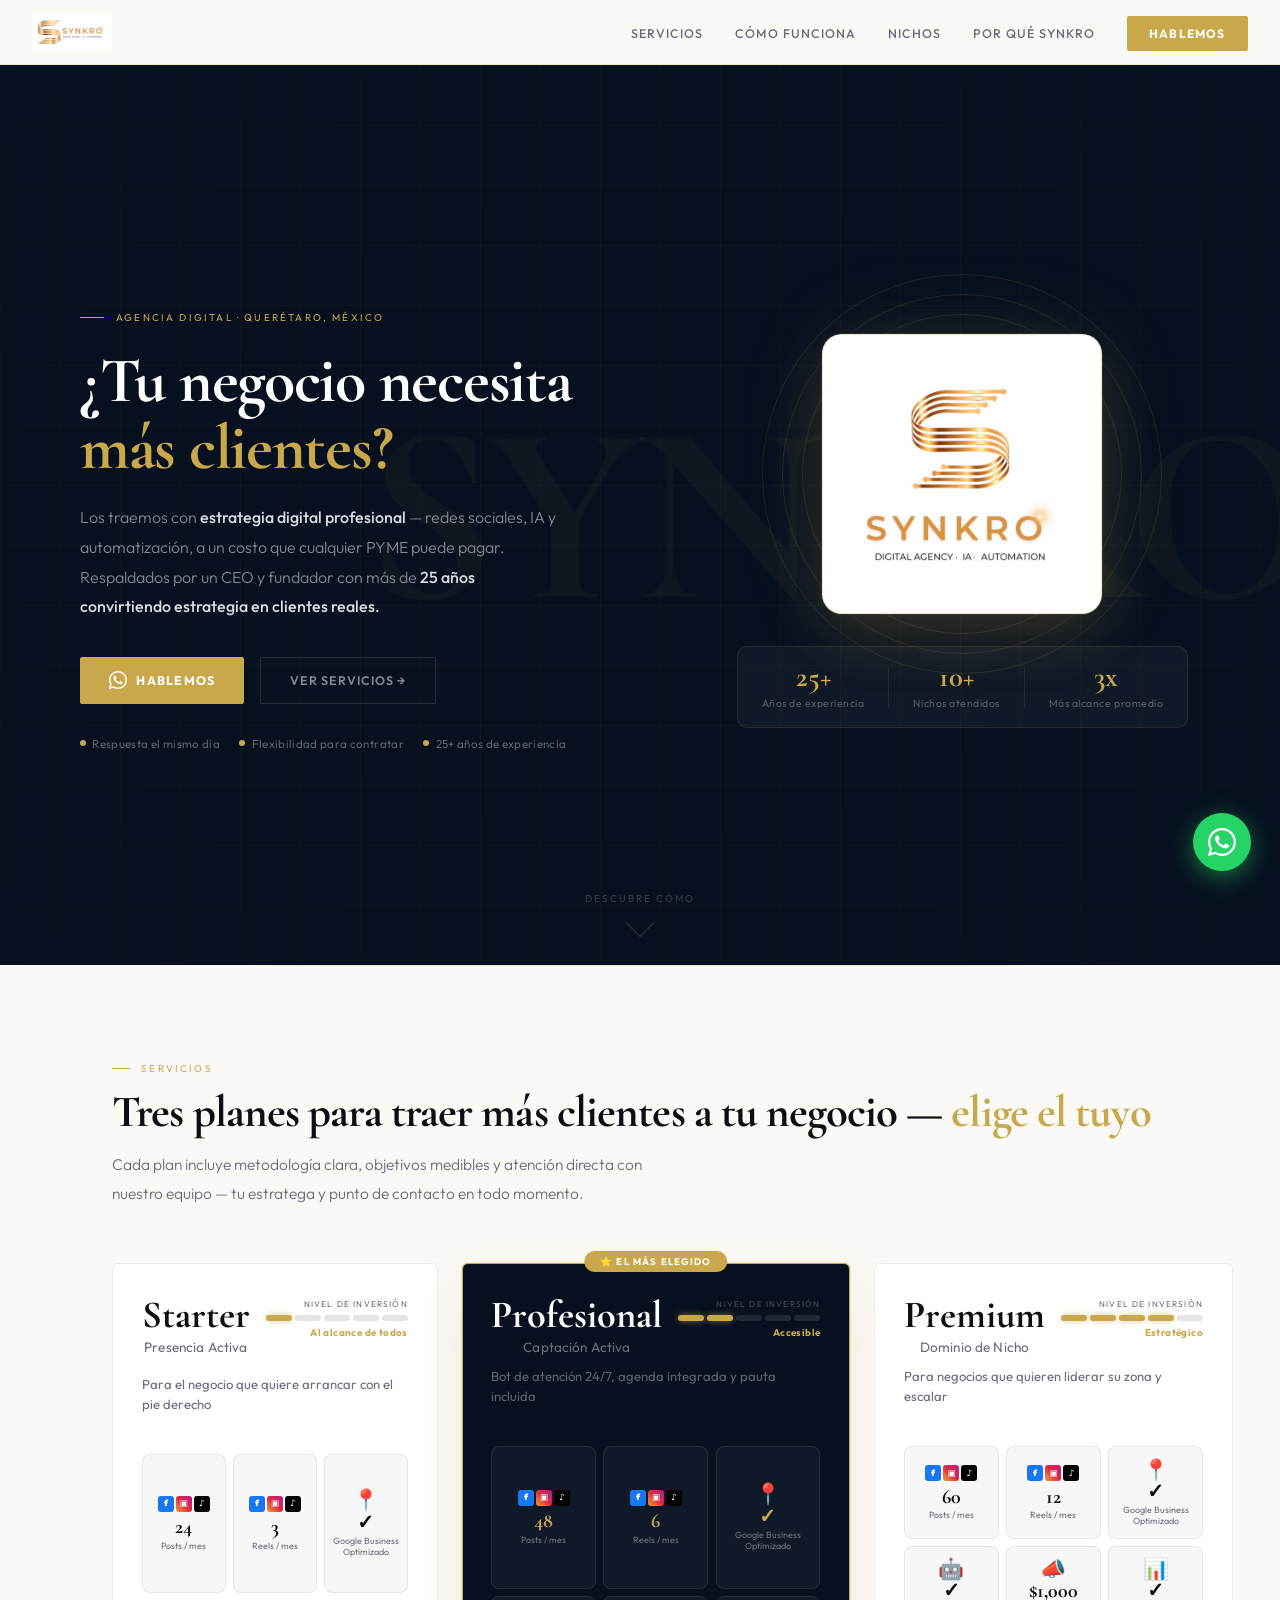
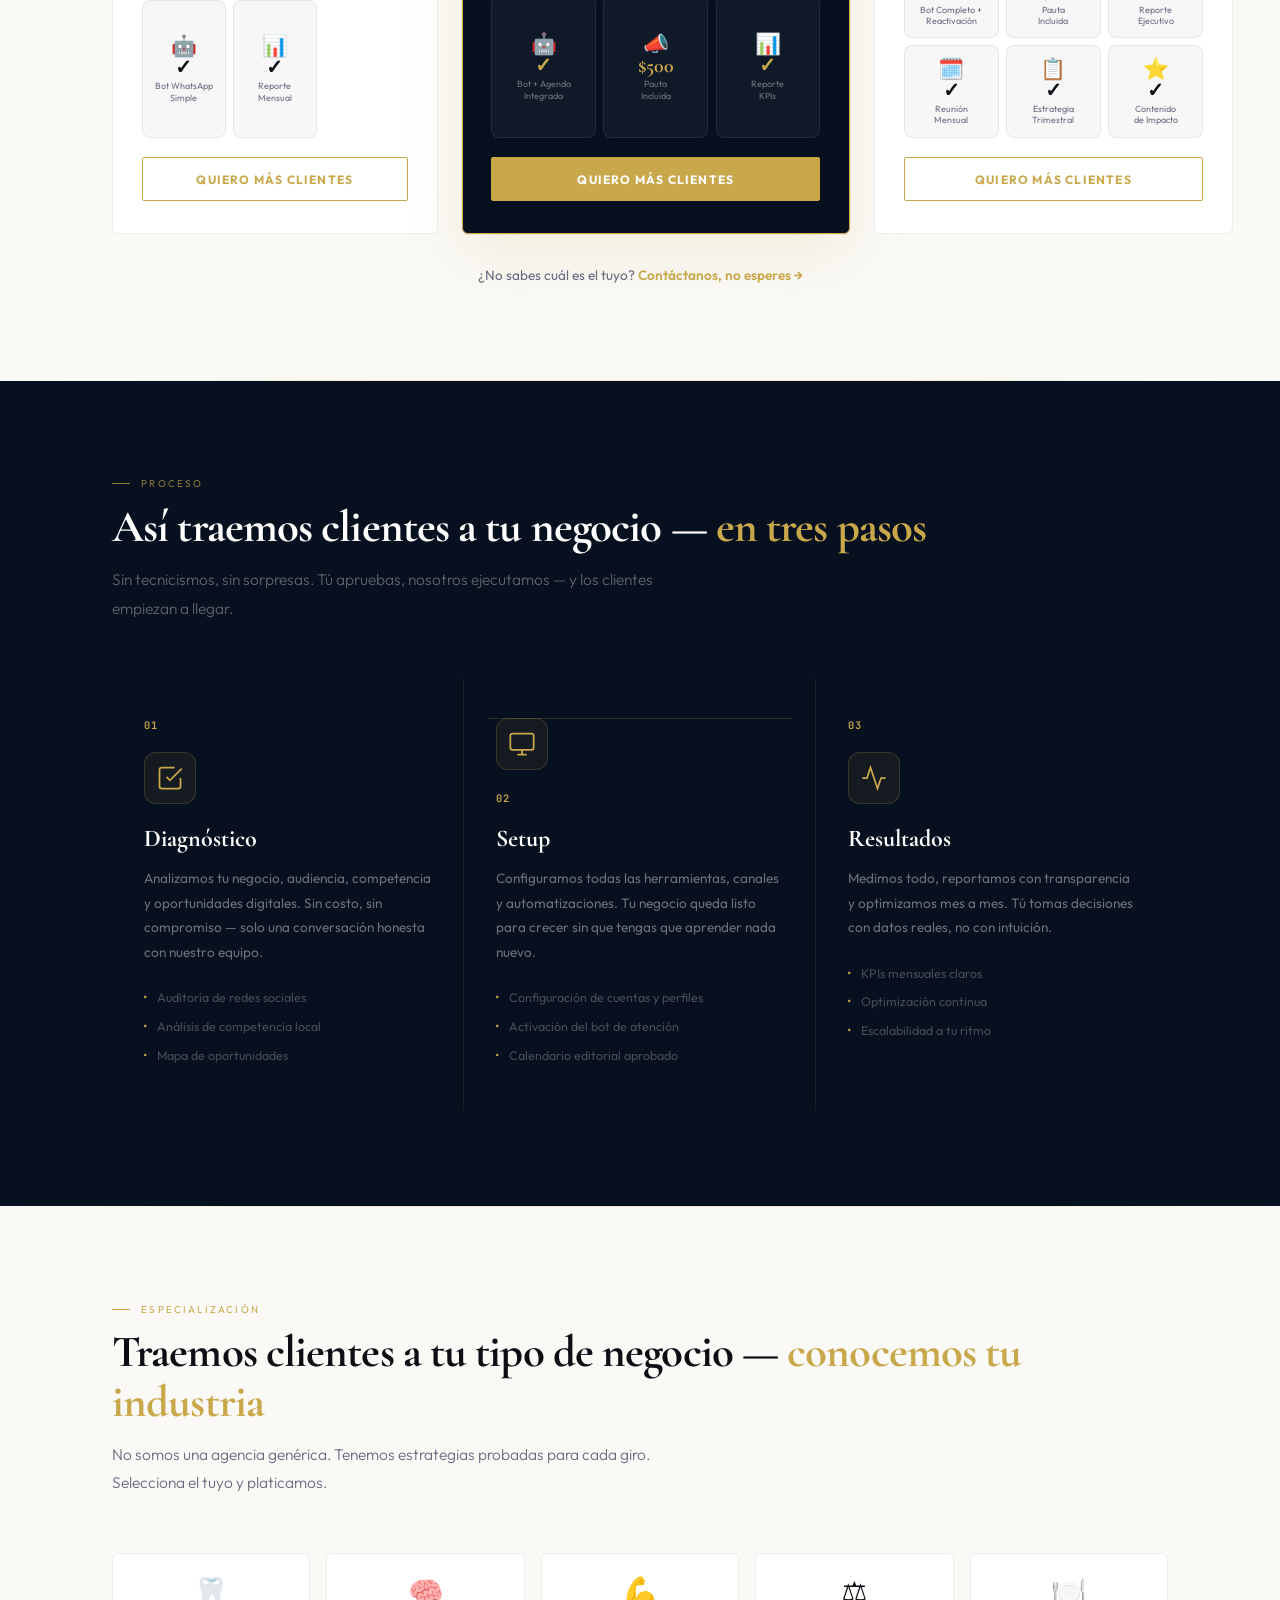
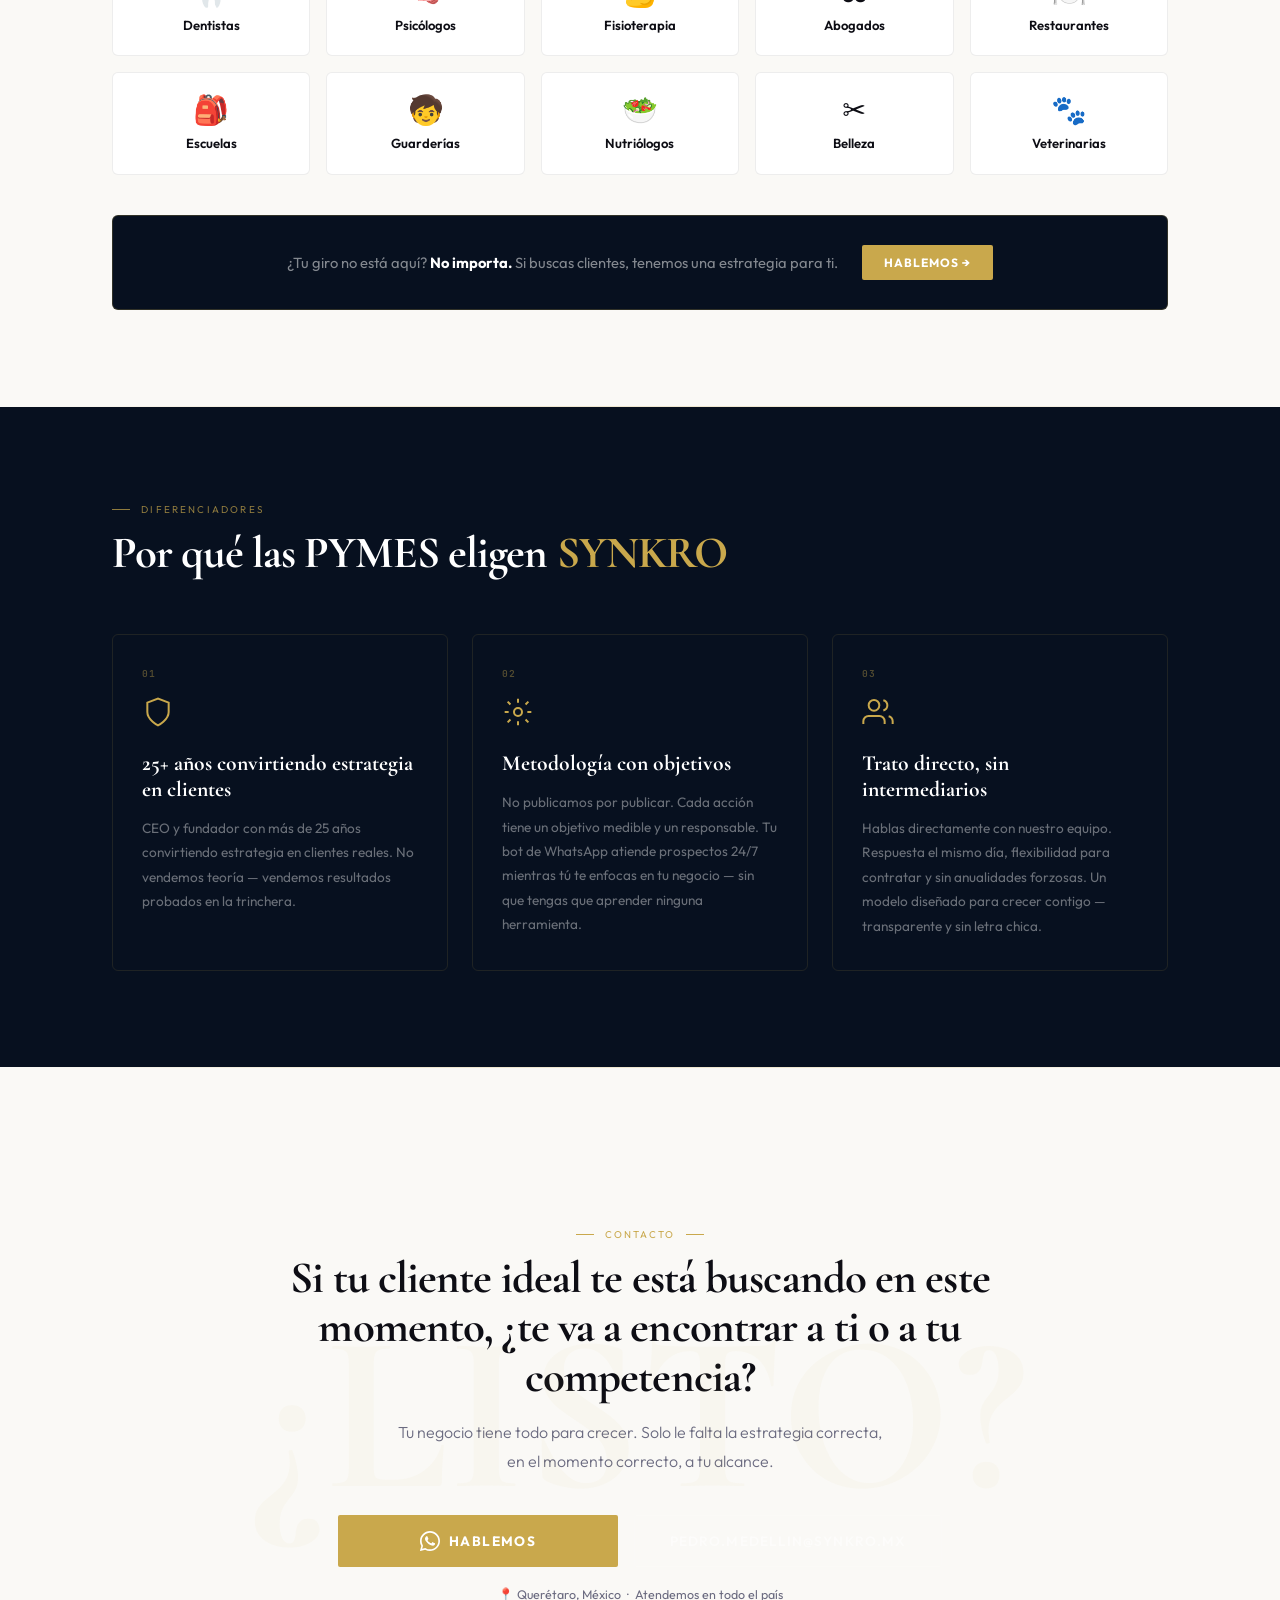
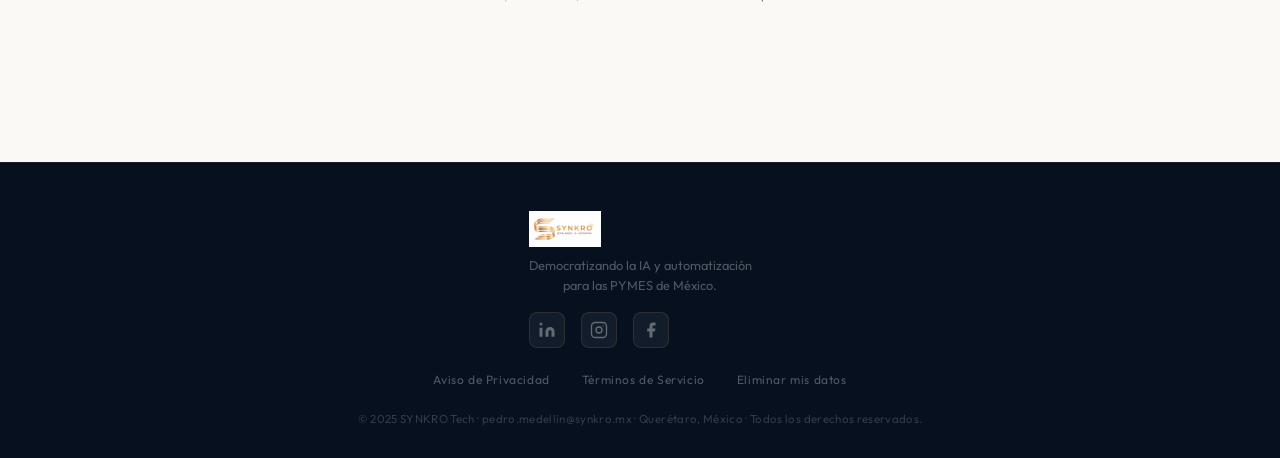
==== commit 1f728f01: "Motor Synkro app en /app — merge con sitio principal" ====
--- a/index.html
+++ b/index.html
@@ -3,813 +3,462 @@
 <head>
   <meta charset="UTF-8">
   <meta name="viewport" content="width=device-width, initial-scale=1.0">
-  <title>Synkro — Campaign Generator</title>
-  <style>
-    :root {
-      --bg:         #0f2847;
-      --surface:    #0a1e3a;
-      --card:       #0f3460;
-      --card-hover: #133d70;
-      --gold:       #b8860b;
-      --gold-l:     #d4a017;
-      --gold-xl:    #e8b923;
-      --gold-glow:  rgba(184,134,11,.3);
-      --text:       #ffffff;
-      --text-s:     #c5d8f5;
-      --text-m:     #5a7898;
-      --border-g:   rgba(184,134,11,.18);
-      --r:          14px;
-      --rs:         8px;
-      --shadow:     0 8px 40px rgba(0,0,0,.6);
-      /* Backward-compat aliases — teal → gold so app.js-rendered HTML picks up new palette */
-      --teal:       #b8860b;
-      --teal-l:     #d4a017;
-      --teal-xl:    #e8b923;
-      --teal-glow:  rgba(184,134,11,.3);
-      --border-t:   rgba(184,134,11,.18);
-      --approve:    #22c55e;
-      --approve-bg: rgba(34,197,94,.12);
-      --change:     #ea580c;
-      --change-bg:  rgba(234,88,12,.1);
-    }
-    *{margin:0;padding:0;box-sizing:border-box}
-
-    body {
-      font-family: 'Segoe UI', 'Helvetica Neue', system-ui, -apple-system, sans-serif;
-      background: var(--bg);
-      background-image:
-        radial-gradient(ellipse 70% 40% at 10% 5%,  rgba(184,134,11,.06) 0%, transparent 60%),
-        radial-gradient(ellipse 50% 35% at 90% 90%, rgba(184,134,11,.04) 0%, transparent 50%);
-      color: var(--text);
-      min-height: 100vh;
-      line-height: 1.6;
-    }
-
-    /* ─── SCROLLBAR ─────────────────────────────────────── */
-    ::-webkit-scrollbar { width: 6px }
-    ::-webkit-scrollbar-track { background: var(--surface) }
-    ::-webkit-scrollbar-thumb { background: var(--gold); border-radius: 3px }
-
-    /* ─── HEADER ─────────────────────────────────────────── */
-    header {
-      position: sticky; top: 0; z-index: 100;
-      background: rgba(15,40,71,.92);
-      backdrop-filter: blur(18px);
-      border-bottom: 1px solid var(--border-g);
-      padding: 0 32px;
-    }
-    .header-inner {
-      max-width: 1400px; margin: 0 auto;
-      display: flex; align-items: center; justify-content: space-between;
-      height: 68px;
-    }
-    .logo-img {
-      height: 48px;
-      display: block;
-      object-fit: contain;
-    }
-
-    .btn-apikey {
-      display: flex; align-items: center; gap: 8px;
-      background: transparent;
-      border: 1px solid var(--border-g);
-      color: var(--gold-l); cursor: pointer;
-      padding: 8px 18px; border-radius: var(--rs);
-      font-size: .82rem; font-weight: 600; letter-spacing: .04em;
-      transition: all .2s;
-    }
-    .btn-apikey:hover {
-      background: rgba(184,134,11,.1);
-      border-color: var(--gold);
-      color: var(--gold-xl);
-    }
-    .btn-apikey svg { width: 14px; height: 14px }
-
-    /* ─── MODAL ──────────────────────────────────────────── */
-    .modal-backdrop {
-      display: none; position: fixed; inset: 0; z-index: 500;
-      background: rgba(4,10,20,.88);
-      backdrop-filter: blur(8px);
-      align-items: center; justify-content: center;
-    }
-    .modal-backdrop.open { display: flex }
-    .modal {
-      background: var(--card);
-      border: 1px solid var(--border-g);
-      border-radius: var(--r);
-      padding: 36px;
-      width: min(480px, 90vw);
-      box-shadow: var(--shadow), 0 0 60px rgba(184,134,11,.1);
-      position: relative;
-    }
-    .modal h3 {
-      color: var(--gold-xl); font-size: 1.1rem;
-      margin-bottom: 6px; font-weight: 800; letter-spacing: .02em;
-    }
-    .modal p { color: var(--text-s); font-size: .82rem; margin-bottom: 22px; line-height: 1.7 }
-    .modal-close {
-      position: absolute; top: 14px; right: 14px;
-      background: none; border: none; color: var(--text-m);
-      font-size: 1.2rem; cursor: pointer; line-height: 1;
-      transition: color .2s;
-    }
-    .modal-close:hover { color: var(--text) }
-    .field-group { display: flex; flex-direction: column; gap: 6px; margin-bottom: 18px }
-    .field-group label {
-      font-size: .73rem; color: var(--gold-l); font-weight: 700;
-      text-transform: uppercase; letter-spacing: .08em;
-    }
-    .field-input {
-      background: var(--surface);
-      border: 1px solid var(--border-g);
-      color: var(--text); border-radius: var(--rs);
-      padding: 11px 14px; font-size: .88rem;
-      outline: none; transition: border-color .2s, box-shadow .2s;
-      font-family: inherit;
-    }
-    .field-input:focus {
-      border-color: var(--gold);
-      box-shadow: 0 0 0 3px var(--gold-glow);
-    }
-    .btn-save {
-      width: 100%;
-      background: var(--gold);
-      border: none; color: #fff; cursor: pointer;
-      padding: 12px; border-radius: var(--rs);
-      font-size: .9rem; font-weight: 700; letter-spacing: .06em; text-transform: uppercase;
-      transition: background .2s, transform .1s, box-shadow .2s;
-      box-shadow: 0 4px 16px rgba(184,134,11,.35);
-    }
-    .btn-save:hover { background: var(--gold-l); box-shadow: 0 6px 24px rgba(184,134,11,.45) }
-    .btn-save:active { transform: scale(.98) }
-
-    /* ─── MAIN ───────────────────────────────────────────── */
-    main {
-      max-width: 1400px; margin: 0 auto;
-      padding: 44px 32px 80px;
-      display: flex; flex-direction: column; gap: 32px;
-    }
-
-    /* ─── SECTION TITLES ─────────────────────────────────── */
-    .section-title {
-      font-size: .68rem; font-weight: 800; letter-spacing: .14em;
-      text-transform: uppercase; color: var(--gold-l);
-      margin-bottom: 16px;
-      display: flex; align-items: center; gap: 12px;
-    }
-    .section-title::after {
-      content: ''; flex: 1; height: 1px; background: var(--border-g);
-    }
-
-    /* ─── CARD BASE ──────────────────────────────────────── */
-    .card {
-      background: var(--card);
-      border: 1px solid var(--border-g);
-      border-radius: var(--r);
-      padding: 28px;
-      position: relative;
-      overflow: hidden;
-    }
-    .card::before {
-      content: ''; position: absolute; top: 0; left: 0; right: 0; height: 2px;
-      background: linear-gradient(90deg, var(--gold), transparent 60%);
-      pointer-events: none;
-    }
-
-    /* ─── SETUP GRID ─────────────────────────────────────── */
-    .setup-grid {
-      display: grid;
-      grid-template-columns: 1fr 1.4fr;
-      gap: 24px;
-    }
-    @media(max-width:900px){ .setup-grid{ grid-template-columns: 1fr } }
-
-    /* ─── DROP ZONE ──────────────────────────────────────── */
-    .drop-zone {
-      border: 2px dashed var(--border-g);
-      border-radius: var(--rs);
-      padding: 36px 20px;
-      text-align: center;
-      cursor: pointer;
-      transition: all .25s;
-      position: relative;
-    }
-    .drop-zone:hover, .drop-zone.drag-over {
-      border-color: var(--gold);
-      background: rgba(184,134,11,.05);
-    }
-    .drop-zone.drag-over { transform: scale(1.01) }
-    .drop-zone.has-file {
-      border-color: var(--gold);
-      background: rgba(184,134,11,.06);
-    }
-    .dz-icon { font-size: 2.4rem; margin-bottom: 12px; display: block }
-    .dz-text { color: var(--text-s); font-size: .88rem; line-height: 1.6 }
-    .dz-text strong { color: var(--gold-xl); display: block; margin-bottom: 4px; font-size: .95rem }
-    .dz-hint { font-size: .74rem; color: var(--text-m); margin-top: 8px }
-    #fileInput { display: none }
-
-    /* Client preview */
-    .client-preview {
-      margin-top: 20px;
-      background: var(--surface);
-      border: 1px solid var(--border-g);
-      border-radius: var(--rs);
-      padding: 16px;
-      position: relative;
-    }
-    .client-preview.hidden { display: none }
-    .client-name {
-      font-size: 1rem; font-weight: 800; color: var(--gold-xl);
-      margin-bottom: 10px; letter-spacing: .02em;
-    }
-    .client-tags { display: flex; flex-wrap: wrap; gap: 6px }
-    .client-tag {
-      background: rgba(184,134,11,.1);
-      border: 1px solid var(--border-g);
-      color: var(--text-s);
-      font-size: .72rem; padding: 3px 10px;
-      border-radius: 20px; font-weight: 600;
-    }
-    .client-raw {
-      margin-top: 12px; font-size: .72rem; color: var(--text-m);
-      max-height: 120px; overflow-y: auto; white-space: pre-wrap;
-    }
-    .btn-clear-client {
-      position: absolute; top: 10px; right: 10px;
-      background: none; border: none; color: var(--text-m);
-      cursor: pointer; font-size: .9rem; line-height: 1;
-      transition: color .2s;
-    }
-    .btn-clear-client:hover { color: #e07070 }
-
-    /* ─── FORM ───────────────────────────────────────────── */
-    .form-grid {
-      display: grid;
-      grid-template-columns: 1fr 1fr;
-      gap: 16px;
-    }
-    .form-grid .full { grid-column: 1/-1 }
-    @media(max-width:600px){ .form-grid { grid-template-columns: 1fr } }
-
-    .form-group { display: flex; flex-direction: column; gap: 6px }
-    .form-label {
-      font-size: .7rem; font-weight: 700;
-      color: var(--gold-l); text-transform: uppercase; letter-spacing: .08em;
-    }
-    .form-control {
-      background: var(--surface);
-      border: 1px solid var(--border-g);
-      color: var(--text); border-radius: var(--rs);
-      padding: 10px 13px; font-size: .86rem;
-      outline: none; transition: border-color .2s, box-shadow .2s;
-      font-family: inherit; resize: vertical;
-    }
-    .form-control:focus {
-      border-color: var(--gold);
-      box-shadow: 0 0 0 3px var(--gold-glow);
-    }
-    .form-control::placeholder { color: var(--text-m) }
-    select.form-control { cursor: pointer }
-    select.form-control option { background: var(--card) }
-
-    /* ─── GENERATE BTN ───────────────────────────────────── */
-    .generate-wrap { display: flex; justify-content: center; align-items: center; gap: 16px }
-    .btn-demo {
-      background: transparent;
-      border: 1.5px solid var(--gold);
-      color: var(--gold-l); cursor: pointer;
-      padding: 18px 28px; border-radius: 40px;
-      font-size: .88rem; font-weight: 700; letter-spacing: .08em; text-transform: uppercase;
-      transition: all .2s; white-space: nowrap;
-    }
-    .btn-demo:hover {
-      background: rgba(184,134,11,.1);
-      color: var(--gold-xl);
-      box-shadow: 0 0 20px rgba(184,134,11,.2);
-    }
-    .btn-generate {
-      position: relative; overflow: hidden;
-      background: linear-gradient(135deg, var(--gold) 0%, #9a6f09 50%, var(--gold-l) 100%);
-      border: 1px solid var(--gold);
-      color: #fff; cursor: pointer;
-      padding: 18px 64px;
-      border-radius: 40px;
-      font-size: 1rem; font-weight: 800;
-      letter-spacing: .1em; text-transform: uppercase;
-      transition: all .25s;
-      box-shadow: 0 0 30px var(--gold-glow), 0 4px 20px rgba(0,0,0,.4);
-      min-width: 280px;
-      display: flex; align-items: center; justify-content: center; gap: 12px;
-    }
-    .btn-generate::before {
-      content: ''; position: absolute; inset: 0;
-      background: linear-gradient(135deg, transparent 0%, rgba(255,255,255,.09) 50%, transparent 100%);
-      transform: translateX(-100%); transition: transform .5s;
-    }
-    .btn-generate:hover {
-      transform: translateY(-2px);
-      box-shadow: 0 0 50px var(--gold-glow), 0 8px 30px rgba(0,0,0,.5);
-    }
-    .btn-generate:hover::before { transform: translateX(100%) }
-    .btn-generate:active { transform: translateY(0) }
-    .btn-generate:disabled {
-      opacity: .6; cursor: not-allowed; transform: none; box-shadow: none;
-    }
-
-    /* Spinner */
-    .spinner {
-      width: 18px; height: 18px;
-      border: 2px solid rgba(255,255,255,.3);
-      border-top-color: #fff;
-      border-radius: 50%;
-      animation: spin .7s linear infinite;
-      display: none;
-    }
-    .btn-generate.loading .spinner { display: block }
-    .btn-generate.loading .btn-text::after { content: '...' }
-    @keyframes spin { to { transform: rotate(360deg) } }
-
-    /* ─── OUTPUT SECTION ─────────────────────────────────── */
-    #outputSection { display: none }
-    #outputSection.visible { display: block }
-
-    .output-grid {
-      display: grid;
-      grid-template-columns: repeat(3, 1fr);
-      gap: 20px;
-    }
-    @media(max-width:1100px){ .output-grid { grid-template-columns: repeat(2,1fr) } }
-    @media(max-width:640px){ .output-grid { grid-template-columns: 1fr } }
-
-    /* Platform cards */
-    .platform-card {
-      background: var(--card);
-      border: 1px solid var(--border-g);
-      border-radius: var(--r);
-      overflow: hidden;
-      display: flex; flex-direction: column;
-      transition: transform .2s, box-shadow .2s;
-    }
-    .platform-card:hover {
-      transform: translateY(-3px);
-      box-shadow: 0 12px 40px rgba(0,0,0,.4), 0 0 20px rgba(184,134,11,.1);
-    }
-    .platform-bar { height: 3px }
-    .platform-header {
-      display: flex; align-items: center; gap: 10px;
-      padding: 16px 20px 0;
-    }
-    .platform-icon {
-      width: 34px; height: 34px; border-radius: 8px;
-      display: flex; align-items: center; justify-content: center;
-      font-size: .75rem; font-weight: 900; letter-spacing: .02em;
-      flex-shrink: 0;
-    }
-    .platform-name {
-      font-size: .92rem; font-weight: 700; color: var(--text); flex: 1;
-    }
-    .btn-copy-hdr {
-      background: none; border: 1px solid var(--border-g);
-      color: var(--text-s); cursor: pointer; font-size: .72rem;
-      padding: 4px 10px; border-radius: 20px; font-weight: 600;
-      transition: all .2s; white-space: nowrap;
-    }
-    .btn-copy-hdr:hover {
-      border-color: var(--gold); color: var(--gold-xl);
-      background: rgba(184,134,11,.08);
-    }
-    .btn-copy-hdr.copied { border-color: var(--gold); color: var(--gold-xl) }
-
-    .platform-body { padding: 16px 20px; flex: 1; display: flex; flex-direction: column; gap: 12px }
-
-    .content-block { display: flex; flex-direction: column; gap: 5px }
-    .content-label {
-      font-size: .68rem; font-weight: 700; text-transform: uppercase;
-      letter-spacing: .08em; color: var(--text-m);
-    }
-    .content-text {
-      font-size: .83rem; color: var(--text-s); line-height: 1.7;
-      white-space: pre-wrap; word-break: break-word;
-    }
-    .content-text.placeholder { color: var(--text-m); font-style: italic }
-    .hashtag-text { color: var(--gold-xl) !important; font-size: .78rem !important }
-
-    .platform-footer {
-      padding: 14px 20px;
-      border-top: 1px solid var(--border-g);
-      display: flex; gap: 8px;
-    }
-    .btn-publish {
-      flex: 1; border: none; cursor: pointer;
-      padding: 9px 14px; border-radius: var(--rs);
-      font-size: .78rem; font-weight: 700; letter-spacing: .04em;
-      text-transform: uppercase; transition: all .2s;
-      display: flex; align-items: center; justify-content: center; gap: 6px;
-    }
-    .ig-btn { background: linear-gradient(135deg,#833ab4,#fd1d1d,#fcb045); color: #fff }
-    .ig-btn:hover { opacity: .88; transform: scale(.98) }
-    .fb-btn { background: #1877f2; color: #fff }
-    .fb-btn:hover { background: #1568d3; transform: scale(.98) }
-    .wa-btn { background: #25d366; color: #fff }
-    .wa-btn:hover { background: #1db956; transform: scale(.98) }
-
-    /* ─── TOAST ──────────────────────────────────────────── */
-    .toast {
-      position: fixed; bottom: 28px; right: 28px; z-index: 999;
-      background: var(--card);
-      border: 1px solid var(--border-g);
-      border-radius: var(--rs); padding: 12px 20px;
-      font-size: .84rem; font-weight: 600;
-      box-shadow: var(--shadow);
-      transform: translateY(20px); opacity: 0;
-      transition: all .3s cubic-bezier(.175,.885,.32,1.275);
-      pointer-events: none; max-width: 320px;
-      display: flex; align-items: center; gap: 10px;
-    }
-    .toast.show { transform: translateY(0); opacity: 1 }
-    .toast.success { border-left: 3px solid var(--gold); color: var(--gold-xl) }
-    .toast.error { border-left: 3px solid #e05555; color: #e07070 }
-    .toast.info { border-left: 3px solid var(--gold); color: var(--gold-xl) }
-
-    /* ─── MISC ───────────────────────────────────────────── */
-    .hidden { display: none !important }
-
-    /* ─── APPROVAL MODULE ────────────────────────────────── */
-    .approval-send-card {
-      display: flex; align-items: center; gap: 18px;
-      background: linear-gradient(135deg, rgba(184,134,11,.1), rgba(184,134,11,.05));
-      border: 1px solid var(--border-g); border-radius: var(--r); padding: 20px 24px;
-    }
-    .approval-send-icon { font-size: 2rem; flex-shrink: 0 }
-    .approval-send-content { flex: 1 }
-    .approval-send-title { font-weight: 700; color: var(--text); margin-bottom: 4px }
-    .approval-send-desc { font-size: .8rem; color: var(--text-s) }
-    .btn-send-approval {
-      background: var(--gold);
-      border: none; color: #fff; cursor: pointer;
-      padding: 12px 24px; border-radius: var(--rs);
-      font-size: .86rem; font-weight: 700; white-space: nowrap;
-      transition: all .2s; flex-shrink: 0;
-      box-shadow: 0 4px 16px rgba(184,134,11,.35);
-    }
-    .btn-send-approval:hover {
-      background: var(--gold-l); transform: translateY(-1px);
-      box-shadow: 0 6px 24px rgba(184,134,11,.45);
-    }
-
-    .approval-sent-card {
-      background: var(--card); border: 1px solid var(--gold);
-      border-radius: var(--r); padding: 24px;
-      display: flex; flex-direction: column; gap: 16px;
-      box-shadow: 0 0 30px rgba(184,134,11,.1);
-    }
-    .approval-sent-header { display: flex; align-items: center; gap: 10px }
-    .approval-sent-icon { font-size: 1.4rem }
-    .approval-sent-title { font-size: 1rem; font-weight: 700; color: var(--gold-xl) }
-    .approval-code-display {
-      display: flex; align-items: center; gap: 14px;
-      background: var(--surface); border-radius: var(--rs); padding: 14px 18px;
-      border: 1px dashed var(--border-g);
-    }
-    .approval-code-label {
-      font-size: .72rem; font-weight: 700; text-transform: uppercase;
-      letter-spacing: .1em; color: var(--text-m);
-    }
-    .approval-code-value {
-      font-size: 2rem; font-weight: 900; letter-spacing: .3em;
-      color: var(--gold-xl); font-family: monospace;
-    }
-    .approval-link-row { display: flex; gap: 10px }
-    .approval-link-input {
-      flex: 1; background: var(--surface); border: 1px solid var(--border-g);
-      color: var(--text-s); border-radius: var(--rs); padding: 9px 12px;
-      font-size: .78rem; font-family: monospace; outline: none;
-    }
-    .btn-copy-link {
-      background: var(--surface); border: 1px solid var(--border-g);
-      color: var(--text-s); cursor: pointer; padding: 9px 16px;
-      border-radius: var(--rs); font-size: .8rem; font-weight: 700;
-      transition: all .2s; white-space: nowrap;
-    }
-    .btn-copy-link:hover { border-color: var(--gold); color: var(--gold-xl) }
-    .btn-copy-link.copied { border-color: var(--gold); color: var(--gold-xl) }
-    .approval-actions-row { display: flex; gap: 12px; flex-wrap: wrap }
-    .btn-wa-share {
-      display: inline-flex; align-items: center; gap: 8px;
-      background: #25d366; color: #fff; text-decoration: none;
-      padding: 10px 20px; border-radius: var(--rs);
-      font-size: .84rem; font-weight: 700; transition: all .2s;
-    }
-    .btn-wa-share:hover { background: #1db956; transform: translateY(-1px) }
-    .btn-preview-approval {
-      display: inline-flex; align-items: center; gap: 8px;
-      background: var(--surface); color: var(--text-s); text-decoration: none;
-      border: 1px solid var(--border-g); padding: 10px 20px; border-radius: var(--rs);
-      font-size: .84rem; font-weight: 700; transition: all .2s;
-    }
-    .btn-preview-approval:hover { border-color: var(--gold); color: var(--gold-xl) }
-    .approval-hint { font-size: .76rem; color: var(--text-m); padding-top: 4px }
-
-    /* ─── STATUS SECTION ─────────────────────────────────── */
-    .status-cards { display: flex; flex-direction: column; gap: 14px }
-    .status-card {
-      background: var(--card); border: 1px solid var(--border-g);
-      border-radius: var(--r); padding: 20px 24px;
-      display: flex; flex-direction: column; gap: 12px;
-      transition: transform .2s, box-shadow .2s;
-    }
-    .status-card:hover { transform: translateY(-2px); box-shadow: 0 8px 30px rgba(0,0,0,.4) }
-    .status-card-header { display: flex; align-items: flex-start; gap: 14px }
-    .status-card-left { display: flex; align-items: flex-start; gap: 14px; flex: 1; min-width: 0 }
-    .status-code-badge {
-      background: var(--surface); border: 1px solid var(--border-g);
-      color: var(--gold-xl); font-family: monospace; font-weight: 900;
-      font-size: 1rem; letter-spacing: .15em; padding: 8px 12px;
-      border-radius: var(--rs); white-space: nowrap; flex-shrink: 0;
-    }
-    .status-card-meta { display: flex; flex-direction: column; gap: 3px; min-width: 0 }
-    .status-client { font-size: .92rem; font-weight: 700; color: var(--text) }
-    .status-detail { font-size: .76rem; color: var(--text-m) }
-    .status-right { display: flex; flex-direction: column; align-items: flex-end; gap: 6px; flex-shrink: 0 }
-    .status-badge {
-      display: flex; align-items: center; gap: 6px;
-      font-size: .76rem; font-weight: 700; padding: 4px 10px;
-      border-radius: 20px; border: 1px solid; background: rgba(0,0,0,.25);
-      white-space: nowrap;
-    }
-    .status-timer { font-size: .74rem; color: var(--text-m) }
-    .status-timer.expired { color: #e07070 }
-    .status-progress-wrap {
-      background: var(--surface); border-radius: 4px; height: 6px; overflow: hidden;
-    }
-    .status-progress-bar {
-      height: 100%; border-radius: 4px;
-      background: linear-gradient(90deg, var(--gold), var(--gold-xl));
-      transition: width .5s ease;
-    }
-    .status-progress-label { font-size: .76rem; color: var(--text-s) }
-    .status-changes-box {
-      background: rgba(224,85,85,.07); border: 1px solid rgba(224,85,85,.22);
-      border-radius: var(--rs); padding: 12px 16px;
-      display: flex; flex-direction: column; gap: 8px;
-    }
-    .status-changes-title {
-      font-size: .72rem; font-weight: 700; color: #e07070;
-      text-transform: uppercase; letter-spacing: .07em;
-    }
-    .status-change-item { display: flex; flex-direction: column; gap: 2px }
-    .status-change-net { font-size: .76rem; font-weight: 700; color: var(--text-s) }
-    .status-change-comment { font-size: .78rem; color: var(--text); font-style: italic }
-    .status-card-footer { display: flex; gap: 10px; align-items: center }
-    .btn-open-approval {
-      color: var(--gold-xl); text-decoration: none;
-      font-size: .78rem; font-weight: 700; padding: 6px 12px;
-      border-radius: var(--rs); border: 1px solid var(--border-g); transition: all .2s;
-    }
-    .btn-open-approval:hover { background: rgba(184,134,11,.1); border-color: var(--gold) }
-    .btn-delete-approval {
-      background: none; border: 1px solid transparent; color: var(--text-m);
-      cursor: pointer; font-size: .78rem; padding: 6px 12px;
-      border-radius: var(--rs); transition: all .2s;
-    }
-    .btn-delete-approval:hover { color: #e07070; border-color: rgba(224,85,85,.3) }
-
-    @media(max-width:640px) {
-      .approval-send-card { flex-direction: column; align-items: flex-start }
-      .status-card-header { flex-direction: column }
-      .status-right { align-items: flex-start }
-    }
-
-    .status-dot {
-      width: 8px; height: 8px; border-radius: 50%;
-      background: var(--text-m); flex-shrink: 0;
-    }
-    .status-dot.active { background: var(--gold-xl) }
-
-    .no-client-warn {
-      background: rgba(184,134,11,.08);
-      border: 1px solid var(--border-g);
-      border-radius: var(--rs); padding: 12px 16px;
-      font-size: .8rem; color: var(--gold-l);
-      text-align: center;
-    }
-  </style>
+  <title>SYNKRO — IA, Redes Sociales y Automatización para PYMES</title>
+  <meta name="description" content="SYNKRO democratiza la inteligencia artificial y automatización para pequeñas y medianas empresas en México. Redes sociales, WhatsApp Business y más.">
+  <link rel="icon" href="assets/favicon.png" type="image/png">
+  <link href="https://fonts.googleapis.com/css2?family=Cormorant+Garamond:wght@300;400;600;700;900&family=Outfit:wght@300;400;500;600;700&family=JetBrains+Mono:wght@400;600&display=swap" rel="stylesheet">
+  <link rel="stylesheet" href="css/style.css">
 </head>
 <body>
 
-<!-- ═══ HEADER ══════════════════════════════════════ -->
-<header>
-  <div class="header-inner">
-    <img src="SYNKRO Fondo transparente Cuadrada.png" class="logo-img" alt="Synkro">
-    <button class="btn-apikey" id="apiKeyBtn">
-      <svg viewBox="0 0 24 24" fill="none" stroke="currentColor" stroke-width="2">
-        <circle cx="8" cy="15" r="4"/><path d="m14.5 9-.5.5M17 7l1-1M11.5 11.5l5-5"/>
-      </svg>
-      API Key
+  <!-- NAV -->
+  <nav class="nav" id="nav">
+    <a href="#inicio" class="nav-logo-link">
+      <img src="assets/logo-horizontal.png" alt="SYNKRO" class="nav-logo" onerror="this.onerror=null;this.style.display='none';document.querySelector('.nav-wordmark').style.display='block'">
+      <span class="nav-wordmark" style="display:none">SYNKRO</span>
+    </a>
+    <button class="nav-hamburger" id="hamburger" aria-label="Menú">
+      <span></span><span></span><span></span>
     </button>
-  </div>
-</header>
-
-<!-- ═══ API KEY MODAL ════════════════════════════════ -->
-<div class="modal-backdrop" id="modalBackdrop">
-  <div class="modal">
-    <button class="modal-close" id="modalClose" title="Cerrar">✕</button>
-    <h3>🔑 Configurar API Key</h3>
-    <p>Tu clave de Anthropic. Se guarda solo en tu navegador (localStorage), nunca se envía a ningún servidor externo.</p>
-    <div class="field-group">
-      <label>Anthropic API Key</label>
-      <input type="password" id="apiKeyInput" class="field-input"
-        placeholder="sk-ant-api..." autocomplete="off">
-    </div>
-    <button class="btn-save" id="saveApiKey">Guardar clave</button>
-  </div>
-</div>
-
-<!-- ═══ MAIN ═════════════════════════════════════════ -->
-<main>
-
-  <!-- Setup Row: Upload + Form -->
-  <div class="setup-grid">
-
-    <!-- JSON Upload Card -->
-    <div class="card">
-      <div class="section-title">Perfil del Cliente</div>
-      <div id="dropZone" class="drop-zone" title="Haz clic o arrastra tu JSON aquí">
-        <input type="file" id="fileInput" accept=".json,application/json">
-        <span class="dz-icon">📂</span>
-        <div class="dz-text">
-          <strong>Arrastra el JSON del cliente aquí</strong>
-          o haz clic para seleccionar archivo
-        </div>
-        <div class="dz-hint">Formato: .json — Nombre, industria, tono, redes, etc.</div>
-      </div>
-
-      <div id="clientPreview" class="client-preview hidden">
-        <button class="btn-clear-client" id="clearClientBtn" title="Eliminar cliente">✕</button>
-        <div class="client-name" id="clientName">—</div>
-        <div class="client-tags" id="clientTags"></div>
-        <pre class="client-raw" id="clientRaw"></pre>
-      </div>
-
-      <div class="no-client-warn hidden" id="noClientWarn">
-        ⚠️ Sin cliente cargado — la campaña será genérica.
-      </div>
-    </div>
-
-    <!-- Month Data Card -->
-    <div class="card">
-      <div class="section-title">Datos del Mes</div>
-      <form id="monthForm" class="form-grid" autocomplete="off">
-        <div class="form-group">
-          <label class="form-label">Mes *</label>
-          <select id="fMes" class="form-control" required>
-            <option value="">Seleccionar...</option>
-            <option>Enero</option><option>Febrero</option><option>Marzo</option>
-            <option>Abril</option><option>Mayo</option><option>Junio</option>
-            <option>Julio</option><option>Agosto</option><option>Septiembre</option>
-            <option>Octubre</option><option>Noviembre</option><option>Diciembre</option>
-          </select>
-        </div>
-        <div class="form-group">
-          <label class="form-label">Servicio Estrella *</label>
-          <input type="text" id="fServicio" class="form-control"
-            placeholder="Ej: Corte + color completo" required>
-        </div>
-        <div class="form-group full">
-          <label class="form-label">Promoción del Mes</label>
-          <input type="text" id="fPromocion" class="form-control"
-            placeholder="Ej: 20% OFF en tratamientos capilares todo el mes">
-        </div>
-        <div class="form-group">
-          <label class="form-label">Fecha Especial</label>
-          <input type="text" id="fFecha" class="form-control"
-            placeholder="Ej: Día de la Madre — 12 mayo">
-        </div>
-        <div class="form-group">
-          <label class="form-label">Objeción Frecuente</label>
-          <input type="text" id="fObjecion" class="form-control"
-            placeholder="Ej: Es muy caro para mí">
-        </div>
-        <div class="form-group full">
-          <label class="form-label">Pregunta Frecuente</label>
-          <input type="text" id="fPregunta" class="form-control"
-            placeholder="Ej: ¿Cuánto dura el tratamiento?">
-        </div>
-        <div class="form-group full">
-          <label class="form-label">Nota Especial para la IA</label>
-          <textarea id="fNota" class="form-control" rows="2"
-            placeholder="Contexto adicional, tono deseado, palabras clave, etc."></textarea>
-        </div>
-      </form>
-    </div>
-  </div>
-
-  <!-- Generate Button -->
-  <div class="generate-wrap">
-    <button class="btn-demo" id="demoBtn">⚡ Demo</button>
-    <button class="btn-generate" id="generateBtn">
-      <div class="spinner" id="spinner"></div>
-      <span class="btn-text" id="btnText">✦ Generar Campaña</span>
-    </button>
-  </div>
-
-  <!-- Output Section -->
-  <div id="outputSection">
-    <div class="section-title">Campaña Generada</div>
-    <div class="output-grid" id="outputGrid">
-
-      <!-- Instagram -->
-      <div class="platform-card" id="card-instagram">
-        <div class="platform-bar" style="background:linear-gradient(90deg,#833ab4,#fd1d1d,#fcb045)"></div>
-        <div class="platform-header">
-          <div class="platform-icon" style="background:linear-gradient(135deg,#833ab4,#fd1d1d);color:#fff">IG</div>
-          <span class="platform-name">Instagram</span>
-          <button class="btn-copy-hdr" data-platform="instagram">Copiar</button>
-        </div>
-        <div class="platform-body">
-          <div class="content-block">
-            <span class="content-label">Caption</span>
-            <div class="content-text placeholder" id="ig-caption">Genera una campaña para ver el contenido aquí.</div>
-          </div>
-          <div class="content-block">
-            <span class="content-label">Hashtags</span>
-            <div class="content-text hashtag-text placeholder" id="ig-hashtags">—</div>
-          </div>
-        </div>
-        <div class="platform-footer">
-          <button class="btn-publish ig-btn" data-platform="instagram">
-            📸 Abrir Instagram
-          </button>
-        </div>
-      </div>
-
-      <!-- Facebook -->
-      <div class="platform-card" id="card-facebook">
-        <div class="platform-bar" style="background:#1877f2"></div>
-        <div class="platform-header">
-          <div class="platform-icon" style="background:#1877f2;color:#fff">FB</div>
-          <span class="platform-name">Facebook</span>
-          <button class="btn-copy-hdr" data-platform="facebook">Copiar</button>
-        </div>
-        <div class="platform-body">
-          <div class="content-block">
-            <span class="content-label">Post</span>
-            <div class="content-text placeholder" id="fb-post">Genera una campaña para ver el contenido aquí.</div>
-          </div>
-        </div>
-        <div class="platform-footer">
-          <button class="btn-publish fb-btn" data-platform="facebook">
-            👥 Compartir en Facebook
-          </button>
-        </div>
-      </div>
-
-      <!-- WhatsApp Bot -->
-      <div class="platform-card" id="card-whatsapp">
-        <div class="platform-bar" style="background:#25d366"></div>
-        <div class="platform-header">
-          <div class="platform-icon" style="background:#25d366;color:#fff">WA</div>
-          <span class="platform-name">Bot WhatsApp — Automatización</span>
-          <button class="btn-copy-hdr" data-platform="whatsapp">Copiar</button>
-        </div>
-        <div class="platform-body">
-          <div class="content-block">
-            <span class="content-label">Bienvenida Automática</span>
-            <div class="content-text placeholder" id="wa-bienvenida">Genera una campaña para ver el flujo del bot aquí.</div>
-          </div>
-          <div class="content-block">
-            <span class="content-label">Menú Principal</span>
-            <div class="content-text placeholder" id="wa-menu">—</div>
-          </div>
-          <div class="content-block">
-            <span class="content-label">Respuestas Rápidas</span>
-            <div class="content-text placeholder" id="wa-respuestas">—</div>
-          </div>
-          <div class="content-block">
-            <span class="content-label">Secuencia Follow-Up</span>
-            <div class="content-text placeholder" id="wa-followup">—</div>
-          </div>
-          <div class="content-block">
-            <span class="content-label">Broadcast del Mes</span>
-            <div class="content-text placeholder" id="wa-broadcast">—</div>
-          </div>
-        </div>
-        <div class="platform-footer">
-          <button class="btn-publish wa-btn" data-platform="whatsapp">
-            💬 Abrir WhatsApp
-          </button>
-        </div>
-      </div>
-
-    </div><!-- /output-grid -->
-  </div><!-- /outputSection -->
-
-</main>
-
-<!-- Toast notification -->
-<div class="toast" id="toast"></div>
-
-<script src="app.js"></script>
+    <ul class="nav-links" id="navLinks">
+      <li><a href="#servicios" class="nav-link">Servicios</a></li>
+      <li><a href="#como-funciona" class="nav-link">Cómo funciona</a></li>
+      <li><a href="#nichos" class="nav-link">Nichos</a></li>
+      <li><a href="#por-que-synkro" class="nav-link">Por qué SYNKRO</a></li>
+      <li><a href="https://wa.me/522224554234?text=Hola%20SYNKRO%2C%20quiero%20información%20sobre%20sus%20servicios" target="_blank" class="nav-cta">Hablemos</a></li>
+    </ul>
+  </nav>
+
+  <!-- HERO -->
+  <section class="hero" id="inicio">
+    <div class="hero-bg-grid"></div>
+    <div class="hero-bg-word">SYNKRO</div>
+    <div class="hero-container">
+      <div class="hero-content reveal-up">
+        <p class="hero-eyebrow"><span class="eyebrow-line"></span>Agencia Digital · Querétaro, México</p>
+        <h1 class="hero-h1">
+          ¿Tu negocio necesita<br>
+          <em>más clientes?</em>
+        </h1>
+        <p class="hero-p">
+          Los traemos con <strong>estrategia digital profesional</strong> — redes sociales, IA y automatización, a un costo que cualquier PYME puede pagar. Respaldados por un CEO y fundador con más de <strong>25 años convirtiendo estrategia en clientes reales.</strong>
+        </p>
+        <div class="hero-actions">
+          <a href="https://wa.me/522224554234?text=Hola%20SYNKRO%2C%20quiero%20un%20diagnóstico%20para%20mi%20negocio" target="_blank" class="btn-gold">
+            <svg width="18" height="18" viewBox="0 0 24 24" fill="currentColor"><path d="M17.472 14.382c-.297-.149-1.758-.867-2.03-.967-.273-.099-.471-.148-.67.15-.197.297-.767.966-.94 1.164-.173.199-.347.223-.644.075-.297-.15-1.255-.463-2.39-1.475-.883-.788-1.48-1.761-1.653-2.059-.173-.297-.018-.458.13-.606.134-.133.298-.347.446-.52.149-.174.198-.298.298-.497.099-.198.05-.371-.025-.52-.075-.149-.669-1.612-.916-2.207-.242-.579-.487-.5-.669-.51-.173-.008-.371-.01-.57-.01-.198 0-.52.074-.792.372-.272.297-1.04 1.016-1.04 2.479 0 1.462 1.065 2.875 1.213 3.074.149.198 2.096 3.2 5.077 4.487.709.306 1.262.489 1.694.625.712.227 1.36.195 1.871.118.571-.085 1.758-.719 2.006-1.413.248-.694.248-1.289.173-1.413-.074-.124-.272-.198-.57-.347z"/><path d="M12 0C5.373 0 0 5.373 0 12c0 2.196.591 4.247 1.618 6.005L.057 23.48c-.073.274.179.523.451.445l5.616-1.536A11.954 11.954 0 0012 24c6.627 0 12-5.373 12-12S18.627 0 12 0zm0 22c-1.896 0-3.67-.522-5.185-1.43l-.371-.221-3.844 1.048 1.081-3.739-.242-.384A9.956 9.956 0 012 12C2 6.477 6.477 2 12 2s10 4.477 10 10-4.477 10-10 10z"/></svg>
+            Hablemos
+          </a>
+          <a href="#servicios" class="btn-outline">Ver servicios →</a>
+        </div>
+        <div class="hero-trust">
+          <span class="trust-item"><span class="trust-dot"></span>Respuesta el mismo día</span>
+          <span class="trust-item"><span class="trust-dot"></span>Flexibilidad para contratar</span>
+          <span class="trust-item"><span class="trust-dot"></span>25+ años de experiencia</span>
+        </div>
+      </div>
+      <div class="hero-visual reveal-up" style="animation-delay:0.2s">
+        <div class="logo-glow-wrap">
+          <img src="assets/logo-cuadrado.png" alt="SYNKRO" class="hero-logo-img">
+          <div class="logo-rings">
+            <div class="ring ring-1"></div>
+            <div class="ring ring-2"></div>
+            <div class="ring ring-3"></div>
+          </div>
+        </div>
+        <div class="hero-stats">
+          <div class="h-stat">
+            <span class="h-stat-num">25+</span>
+            <span class="h-stat-lbl">Años de experiencia</span>
+          </div>
+          <div class="h-stat-div"></div>
+          <div class="h-stat">
+            <span class="h-stat-num">10+</span>
+            <span class="h-stat-lbl">Nichos atendidos</span>
+          </div>
+          <div class="h-stat-div"></div>
+          <div class="h-stat">
+            <span class="h-stat-num">3x</span>
+            <span class="h-stat-lbl">Más alcance promedio</span>
+          </div>
+        </div>
+      </div>
+    </div>
+    <div class="hero-scroll-hint">
+      <span>Descubre cómo</span>
+      <div class="scroll-arrow"></div>
+    </div>
+  </section>
+
+  <div class="divider-line"></div>
+
+  <!-- SERVICIOS -->
+  <section class="section" id="servicios">
+    <div class="container">
+      <div class="section-header reveal">
+        <p class="s-eyebrow"><span></span>Servicios</p>
+        <h2 class="s-h2">Tres planes para traer más clientes a tu negocio — <em>elige el tuyo</em></h2>
+        <p class="s-p">Cada plan incluye metodología clara, objetivos medibles y atención directa con nuestro equipo — tu estratega y punto de contacto en todo momento.</p>
+      </div>
+      <div class="packages-grid">
+
+        <!-- STARTER -->
+        <div class="pkg reveal" style="animation-delay:0.1s">
+          <div class="pkg-top">
+            <div class="pkg-top-left">
+              <h3 class="pkg-name pkg-name-big">Starter</h3>
+              <span class="pkg-subtitle pkg-subtitle-center">Presencia Activa</span>
+            </div>
+            <div class="pkg-invest-box">
+              <div class="pkg-invest-label">Nivel de inversión</div>
+              <div class="pkg-invest-bars">
+                <span class="inv-bar inv-active"></span>
+                <span class="inv-bar"></span>
+                <span class="inv-bar"></span>
+                <span class="inv-bar"></span>
+                <span class="inv-bar"></span>
+              </div>
+              <div class="pkg-invest-tag">Al alcance de todos</div>
+            </div>
+          </div>
+          <p class="pkg-tagline" style="margin-top:0.5rem">Para el negocio que quiere arrancar con el pie derecho</p>
+          <div class="pkg-collage">
+            <div class="pkg-tile">
+              <div class="pkg-tile-icons"><span class="net-icon net-fb">f</span><span class="net-icon net-ig">▣</span><span class="net-icon net-tt">♪</span></div>
+              <div class="pkg-tile-num">24</div>
+              <div class="pkg-tile-lbl">Posts / mes</div>
+            </div>
+            <div class="pkg-tile">
+              <div class="pkg-tile-icons"><span class="net-icon net-fb">f</span><span class="net-icon net-ig">▣</span><span class="net-icon net-tt">♪</span></div>
+              <div class="pkg-tile-num">3</div>
+              <div class="pkg-tile-lbl">Reels / mes</div>
+            </div>
+            <div class="pkg-tile">
+              <div class="pkg-tile-emoji">📍</div>
+              <div class="pkg-tile-num">✓</div>
+              <div class="pkg-tile-lbl">Google Business<br>Optimizado</div>
+            </div>
+            <div class="pkg-tile">
+              <div class="pkg-tile-emoji">🤖</div>
+              <div class="pkg-tile-num">✓</div>
+              <div class="pkg-tile-lbl">Bot WhatsApp<br>Simple</div>
+            </div>
+            <div class="pkg-tile">
+              <div class="pkg-tile-emoji">📊</div>
+              <div class="pkg-tile-num">✓</div>
+              <div class="pkg-tile-lbl">Reporte<br>Mensual</div>
+            </div>
+          </div>
+          <a href="https://wa.me/522224554234?text=Hola%20SYNKRO%2C%20me%20interesa%20el%20plan%20Starter" target="_blank" class="pkg-cta">Quiero más clientes</a>
+        </div>
+
+        <!-- PROFESIONAL -->
+        <div class="pkg pkg-featured reveal" style="animation-delay:0.2s">
+          <div class="pkg-badge">⭐ El más elegido</div>
+          <div class="pkg-top">
+            <div class="pkg-top-left">
+              <h3 class="pkg-name pkg-name-white pkg-name-big">Profesional</h3>
+              <span class="pkg-subtitle pkg-subtitle-light pkg-subtitle-center">Captación Activa</span>
+            </div>
+            <div class="pkg-invest-box pkg-invest-box-dark">
+              <div class="pkg-invest-label pkg-invest-label-dark">Nivel de inversión</div>
+              <div class="pkg-invest-bars">
+                <span class="inv-bar inv-active"></span>
+                <span class="inv-bar inv-active"></span>
+                <span class="inv-bar inv-dark"></span>
+                <span class="inv-bar inv-dark"></span>
+                <span class="inv-bar inv-dark"></span>
+              </div>
+              <div class="pkg-invest-tag">Accesible</div>
+            </div>
+          </div>
+          <p class="pkg-tagline pkg-tagline-dim">Bot de atención 24/7, agenda integrada y pauta incluida</p>
+          <div class="pkg-collage">
+            <div class="pkg-tile pkg-tile-dark">
+              <div class="pkg-tile-icons"><span class="net-icon net-fb">f</span><span class="net-icon net-ig">▣</span><span class="net-icon net-tt">♪</span></div>
+              <div class="pkg-tile-num pkg-tile-num-gold">48</div>
+              <div class="pkg-tile-lbl pkg-tile-lbl-light">Posts / mes</div>
+            </div>
+            <div class="pkg-tile pkg-tile-dark">
+              <div class="pkg-tile-icons"><span class="net-icon net-fb">f</span><span class="net-icon net-ig">▣</span><span class="net-icon net-tt">♪</span></div>
+              <div class="pkg-tile-num pkg-tile-num-gold">6</div>
+              <div class="pkg-tile-lbl pkg-tile-lbl-light">Reels / mes</div>
+            </div>
+            <div class="pkg-tile pkg-tile-dark">
+              <div class="pkg-tile-emoji">📍</div>
+              <div class="pkg-tile-num pkg-tile-num-gold">✓</div>
+              <div class="pkg-tile-lbl pkg-tile-lbl-light">Google Business<br>Optimizado</div>
+            </div>
+            <div class="pkg-tile pkg-tile-dark">
+              <div class="pkg-tile-emoji">🤖</div>
+              <div class="pkg-tile-num pkg-tile-num-gold">✓</div>
+              <div class="pkg-tile-lbl pkg-tile-lbl-light">Bot + Agenda<br>Integrada</div>
+            </div>
+            <div class="pkg-tile pkg-tile-dark">
+              <div class="pkg-tile-emoji">📣</div>
+              <div class="pkg-tile-num pkg-tile-num-gold">$500</div>
+              <div class="pkg-tile-lbl pkg-tile-lbl-light">Pauta<br>Incluida</div>
+            </div>
+            <div class="pkg-tile pkg-tile-dark">
+              <div class="pkg-tile-emoji">📊</div>
+              <div class="pkg-tile-num pkg-tile-num-gold">✓</div>
+              <div class="pkg-tile-lbl pkg-tile-lbl-light">Reporte<br>KPIs</div>
+            </div>
+          </div>
+          <a href="https://wa.me/522224554234?text=Hola%20SYNKRO%2C%20me%20interesa%20el%20plan%20Profesional" target="_blank" class="pkg-cta pkg-cta-gold">Quiero más clientes</a>
+        </div>
+
+        <!-- PREMIUM -->
+        <div class="pkg reveal" style="animation-delay:0.3s">
+          <div class="pkg-top">
+            <div class="pkg-top-left">
+              <h3 class="pkg-name pkg-name-big">Premium</h3>
+              <span class="pkg-subtitle pkg-subtitle-center">Dominio de Nicho</span>
+            </div>
+            <div class="pkg-invest-box">
+              <div class="pkg-invest-label">Nivel de inversión</div>
+              <div class="pkg-invest-bars">
+                <span class="inv-bar inv-active"></span>
+                <span class="inv-bar inv-active"></span>
+                <span class="inv-bar inv-active"></span>
+                <span class="inv-bar inv-active"></span>
+                <span class="inv-bar"></span>
+              </div>
+              <div class="pkg-invest-tag">Estratégico</div>
+            </div>
+          </div>
+          <p class="pkg-tagline">Para negocios que quieren liderar su zona y escalar</p>
+          <div class="pkg-collage">
+            <div class="pkg-tile">
+              <div class="pkg-tile-icons"><span class="net-icon net-fb">f</span><span class="net-icon net-ig">▣</span><span class="net-icon net-tt">♪</span></div>
+              <div class="pkg-tile-num">60</div>
+              <div class="pkg-tile-lbl">Posts / mes</div>
+            </div>
+            <div class="pkg-tile">
+              <div class="pkg-tile-icons"><span class="net-icon net-fb">f</span><span class="net-icon net-ig">▣</span><span class="net-icon net-tt">♪</span></div>
+              <div class="pkg-tile-num">12</div>
+              <div class="pkg-tile-lbl">Reels / mes</div>
+            </div>
+            <div class="pkg-tile">
+              <div class="pkg-tile-emoji">📍</div>
+              <div class="pkg-tile-num">✓</div>
+              <div class="pkg-tile-lbl">Google Business<br>Optimizado</div>
+            </div>
+            <div class="pkg-tile">
+              <div class="pkg-tile-emoji">🤖</div>
+              <div class="pkg-tile-num">✓</div>
+              <div class="pkg-tile-lbl">Bot Completo +<br>Reactivación</div>
+            </div>
+            <div class="pkg-tile">
+              <div class="pkg-tile-emoji">📣</div>
+              <div class="pkg-tile-num">$1,000</div>
+              <div class="pkg-tile-lbl">Pauta<br>Incluida</div>
+            </div>
+            <div class="pkg-tile">
+              <div class="pkg-tile-emoji">📊</div>
+              <div class="pkg-tile-num">✓</div>
+              <div class="pkg-tile-lbl">Reporte<br>Ejecutivo</div>
+            </div>
+            <div class="pkg-tile">
+              <div class="pkg-tile-emoji">🗓️</div>
+              <div class="pkg-tile-num">✓</div>
+              <div class="pkg-tile-lbl">Reunión<br>Mensual</div>
+            </div>
+            <div class="pkg-tile">
+              <div class="pkg-tile-emoji">📋</div>
+              <div class="pkg-tile-num">✓</div>
+              <div class="pkg-tile-lbl">Estrategia<br>Trimestral</div>
+            </div>
+            <div class="pkg-tile">
+              <div class="pkg-tile-emoji">⭐</div>
+              <div class="pkg-tile-num">✓</div>
+              <div class="pkg-tile-lbl">Contenido<br>de Impacto</div>
+            </div>
+          </div>
+          <a href="https://wa.me/522224554234?text=Hola%20SYNKRO%2C%20me%20interesa%20el%20plan%20Premium" target="_blank" class="pkg-cta">Quiero más clientes</a>
+        </div>
+
+      </div>
+            <p class="pkg-nota reveal">¿No sabes cuál es el tuyo? <a href="https://wa.me/522224554234?text=Hola%20SYNKRO%2C%20quiero%20orientación%20sobre%20qué%20plan%20necesito" target="_blank">Contáctanos, no esperes →</a></p>
+    </div>
+  </section>
+
+  <div class="divider-line"></div>
+
+  <!-- CÓMO FUNCIONA -->
+  <section class="section section-dark" id="como-funciona">
+    <div class="container">
+      <div class="section-header reveal">
+        <p class="s-eyebrow s-eyebrow-light"><span></span>Proceso</p>
+        <h2 class="s-h2 s-h2-white">Así traemos clientes a tu negocio — <em>en tres pasos</em></h2>
+        <p class="s-p s-p-dim">Sin tecnicismos, sin sorpresas. Tú apruebas, nosotros ejecutamos — y los clientes empiezan a llegar.</p>
+      </div>
+      <div class="steps-grid">
+        <div class="step reveal" style="animation-delay:0.1s">
+          <div class="step-num">01</div>
+          <div class="step-icon">
+            <svg width="28" height="28" viewBox="0 0 24 24" fill="none" stroke="currentColor" stroke-width="1.5"><path d="M9 11l3 3L22 4"/><path d="M21 12v7a2 2 0 01-2 2H5a2 2 0 01-2-2V5a2 2 0 012-2h11"/></svg>
+          </div>
+          <h3 class="step-title">Diagnóstico</h3>
+          <p class="step-text">Analizamos tu negocio, audiencia, competencia y oportunidades digitales. Sin costo, sin compromiso — solo una conversación honesta con nuestro equipo.</p>
+          <ul class="step-bullets">
+            <li>Auditoría de redes sociales</li>
+            <li>Análisis de competencia local</li>
+            <li>Mapa de oportunidades</li>
+          </ul>
+        </div>
+        <div class="step reveal" style="animation-delay:0.2s">
+          <div class="step-icon">
+            <svg width="28" height="28" viewBox="0 0 24 24" fill="none" stroke="currentColor" stroke-width="1.5"><rect x="2" y="3" width="20" height="14" rx="2"/><path d="M8 21h8M12 17v4"/></svg>
+          </div>
+          <div class="step-num">02</div>
+          <h3 class="step-title">Setup</h3>
+          <p class="step-text">Configuramos todas las herramientas, canales y automatizaciones. Tu negocio queda listo para crecer sin que tengas que aprender nada nuevo.</p>
+          <ul class="step-bullets">
+            <li>Configuración de cuentas y perfiles</li>
+            <li>Activación del bot de atención</li>
+            <li>Calendario editorial aprobado</li>
+          </ul>
+        </div>
+        <div class="step reveal" style="animation-delay:0.3s">
+          <div class="step-num">03</div>
+          <div class="step-icon">
+            <svg width="28" height="28" viewBox="0 0 24 24" fill="none" stroke="currentColor" stroke-width="1.5"><path d="M22 12h-4l-3 9L9 3l-3 9H2"/></svg>
+          </div>
+          <h3 class="step-title">Resultados</h3>
+          <p class="step-text">Medimos todo, reportamos con transparencia y optimizamos mes a mes. Tú tomas decisiones con datos reales, no con intuición.</p>
+          <ul class="step-bullets">
+            <li>KPIs mensuales claros</li>
+            <li>Optimización continua</li>
+            <li>Escalabilidad a tu ritmo</li>
+          </ul>
+        </div>
+      </div>
+    </div>
+  </section>
+
+  <div class="divider-line"></div>
+
+  <!-- NICHOS -->
+  <section class="section" id="nichos">
+    <div class="container">
+      <div class="section-header reveal">
+        <p class="s-eyebrow"><span></span>Especialización</p>
+        <h2 class="s-h2">Traemos clientes a tu tipo de negocio — <em>conocemos tu industria</em></h2>
+        <p class="s-p">No somos una agencia genérica. Tenemos estrategias probadas para cada giro. Selecciona el tuyo y platicamos.</p>
+      </div>
+      <div class="nichos-grid reveal">
+        <a href="https://wa.me/522224554234?text=Hola%20SYNKRO%2C%20tengo%20un%20consultorio%20dental%20y%20quiero%20información%20de%20SYNKRO" target="_blank" class="nicho"><span class="nicho-icon">🦷</span><span>Dentistas</span></a>
+        <a href="https://wa.me/522224554234?text=Hola%20SYNKRO%2C%20soy%20psicólogo%20y%20quiero%20información%20de%20SYNKRO" target="_blank" class="nicho"><span class="nicho-icon">🧠</span><span>Psicólogos</span></a>
+        <a href="https://wa.me/522224554234?text=Hola%20SYNKRO%2C%20tengo%20un%20consultorio%20de%20fisioterapia%20y%20quiero%20información%20de%20SYNKRO" target="_blank" class="nicho"><span class="nicho-icon">💪</span><span>Fisioterapia</span></a>
+        <a href="https://wa.me/522224554234?text=Hola%20SYNKRO%2C%20tengo%20un%20despacho%20de%20abogados%20y%20quiero%20información%20de%20SYNKRO" target="_blank" class="nicho"><span class="nicho-icon">⚖️</span><span>Abogados</span></a>
+        <a href="https://wa.me/522224554234?text=Hola%20SYNKRO%2C%20tengo%20un%20restaurante%20y%20quiero%20información%20de%20SYNKRO" target="_blank" class="nicho"><span class="nicho-icon">🍽️</span><span>Restaurantes</span></a>
+        <a href="https://wa.me/522224554234?text=Hola%20SYNKRO%2C%20tengo%20una%20escuela%20y%20quiero%20información%20de%20SYNKRO" target="_blank" class="nicho"><span class="nicho-icon">🎒</span><span>Escuelas</span></a>
+        <a href="https://wa.me/522224554234?text=Hola%20SYNKRO%2C%20tengo%20una%20guardería%20y%20quiero%20información%20de%20SYNKRO" target="_blank" class="nicho"><span class="nicho-icon">🧒</span><span>Guarderías</span></a>
+        <a href="https://wa.me/522224554234?text=Hola%20SYNKRO%2C%20soy%20nutriólogo%20y%20quiero%20información%20de%20SYNKRO" target="_blank" class="nicho"><span class="nicho-icon">🥗</span><span>Nutriólogos</span></a>
+        <a href="https://wa.me/522224554234?text=Hola%20SYNKRO%2C%20tengo%20un%20salón%20de%20belleza%20y%20quiero%20información%20de%20SYNKRO" target="_blank" class="nicho"><span class="nicho-icon">✂️</span><span>Belleza</span></a>
+        <a href="https://wa.me/522224554234?text=Hola%20SYNKRO%2C%20tengo%20una%20veterinaria%20y%20quiero%20información%20de%20SYNKRO" target="_blank" class="nicho"><span class="nicho-icon">🐾</span><span>Veterinarias</span></a>
+      </div>
+      <div class="nicho-cta reveal">
+        <p>¿Tu giro no está aquí? <strong>No importa.</strong> Si buscas clientes, tenemos una estrategia para ti.</p>
+        <a href="https://wa.me/522224554234?text=Hola%20SYNKRO%2C%20tengo%20un%20negocio%20y%20quiero%20saber%20si%20SYNKRO%20puede%20ayudarme" target="_blank" class="btn-gold-sm">Hablemos →</a>
+      </div>
+    </div>
+  </section>
+
+  <div class="divider-line"></div>
+
+  <!-- POR QUÉ SYNKRO -->
+  <section class="section section-dark" id="por-que-synkro">
+    <div class="container">
+      <div class="section-header reveal">
+        <p class="s-eyebrow s-eyebrow-light"><span></span>Diferenciadores</p>
+        <h2 class="s-h2 s-h2-white">Por qué las PYMES eligen <em>SYNKRO</em></h2>
+      </div>
+      <div class="diffs-grid">
+        <div class="diff reveal" style="animation-delay:0.1s">
+          <div class="diff-number">01</div>
+          <div class="diff-icon">
+            <svg width="32" height="32" viewBox="0 0 24 24" fill="none" stroke="currentColor" stroke-width="1.5"><path d="M12 22s8-4 8-10V5l-8-3-8 3v7c0 6 8 10 8 10z"/></svg>
+          </div>
+          <h3 class="diff-title">25+ años convirtiendo estrategia en clientes</h3>
+          <p class="diff-text">CEO y fundador con más de 25 años convirtiendo estrategia en clientes reales. No vendemos teoría — vendemos resultados probados en la trinchera.</p>
+        </div>
+        <div class="diff reveal" style="animation-delay:0.2s">
+          <div class="diff-number">02</div>
+          <div class="diff-icon">
+            <svg width="32" height="32" viewBox="0 0 24 24" fill="none" stroke="currentColor" stroke-width="1.5"><circle cx="12" cy="12" r="3"/><path d="M12 2v3M12 19v3M4.22 4.22l2.12 2.12M17.66 17.66l2.12 2.12M2 12h3M19 12h3M4.22 19.78l2.12-2.12M17.66 6.34l2.12-2.12"/></svg>
+          </div>
+          <h3 class="diff-title">Metodología con objetivos</h3>
+          <p class="diff-text">No publicamos por publicar. Cada acción tiene un objetivo medible y un responsable. Tu bot de WhatsApp atiende prospectos 24/7 mientras tú te enfocas en tu negocio — sin que tengas que aprender ninguna herramienta.</p>
+        </div>
+        <div class="diff reveal" style="animation-delay:0.3s">
+          <div class="diff-number">03</div>
+          <div class="diff-icon">
+            <svg width="32" height="32" viewBox="0 0 24 24" fill="none" stroke="currentColor" stroke-width="1.5"><path d="M17 21v-2a4 4 0 00-4-4H5a4 4 0 00-4 4v2"/><circle cx="9" cy="7" r="4"/><path d="M23 21v-2a4 4 0 00-3-3.87M16 3.13a4 4 0 010 7.75"/></svg>
+          </div>
+          <h3 class="diff-title">Trato directo, sin intermediarios</h3>
+          <p class="diff-text">Hablas directamente con nuestro equipo. Respuesta el mismo día, flexibilidad para contratar y sin anualidades forzosas. Un modelo diseñado para crecer contigo — transparente y sin letra chica.</p>
+        </div>
+      </div>
+    </div>
+  </section>
+
+  <div class="divider-line"></div>
+
+  <!-- CONTACTO -->
+  <section class="section" id="contacto">
+    <div class="container">
+      <div class="cta-block reveal">
+        <div class="cta-bg-text">¿LISTO?</div>
+        <p class="s-eyebrow" style="justify-content:center"><span></span>Contacto<span></span></p>
+        <h2 class="s-h2 cta-h2">Si tu cliente ideal te está buscando en este momento, ¿te va a encontrar a ti o a tu competencia?</h2>
+        <p class="cta-p">Tu negocio tiene todo para crecer. Solo le falta la estrategia correcta, en el momento correcto, a tu alcance.</p>
+        <div class="cta-actions">
+          <a href="https://wa.me/522224554234?text=Hola%20SYNKRO%2C%20quiero%20platicar%20sobre%20sus%20servicios" target="_blank" class="btn-gold btn-large">
+            <svg width="20" height="20" viewBox="0 0 24 24" fill="currentColor"><path d="M17.472 14.382c-.297-.149-1.758-.867-2.03-.967-.273-.099-.471-.148-.67.15-.197.297-.767.966-.94 1.164-.173.199-.347.223-.644.075-.297-.15-1.255-.463-2.39-1.475-.883-.788-1.48-1.761-1.653-2.059-.173-.297-.018-.458.13-.606.134-.133.298-.347.446-.52.149-.174.198-.298.298-.497.099-.198.05-.371-.025-.52-.075-.149-.669-1.612-.916-2.207-.242-.579-.487-.5-.669-.51-.173-.008-.371-.01-.57-.01-.198 0-.52.074-.792.372-.272.297-1.04 1.016-1.04 2.479 0 1.462 1.065 2.875 1.213 3.074.149.198 2.096 3.2 5.077 4.487.709.306 1.262.489 1.694.625.712.227 1.36.195 1.871.118.571-.085 1.758-.719 2.006-1.413.248-.694.248-1.289.173-1.413-.074-.124-.272-.198-.57-.347z"/><path d="M12 0C5.373 0 0 5.373 0 12c0 2.196.591 4.247 1.618 6.005L.057 23.48c-.073.274.179.523.451.445l5.616-1.536A11.954 11.954 0 0012 24c6.627 0 12-5.373 12-12S18.627 0 12 0zm0 22c-1.896 0-3.67-.522-5.185-1.43l-.371-.221-3.844 1.048 1.081-3.739-.242-.384A9.956 9.956 0 012 12C2 6.477 6.477 2 12 2s10 4.477 10 10-4.477 10-10 10z"/></svg>
+            Hablemos
+          </a>
+          <a href="mailto:pedro.medellin@synkro.mx" class="btn-outline btn-large">
+            pedro.medellin@synkro.mx
+          </a>
+        </div>
+        <p class="cta-note">📍 Querétaro, México &nbsp;·&nbsp; Atendemos en todo el país</p>
+      </div>
+    </div>
+  </section>
+
+  <!-- FOOTER -->
+  <footer class="footer">
+    <div class="container footer-inner">
+      <div class="footer-brand">
+        <img src="assets/logo-horizontal.png" alt="SYNKRO" class="footer-logo" onerror="this.style.display='none'">
+        <p class="footer-tagline">Democratizando la IA y automatización<br>para las PYMES de México.</p>
+        <div class="footer-social">
+          <a href="https://linkedin.com/company/synkro-mx" target="_blank" aria-label="LinkedIn" class="social-icon">
+            <svg width="18" height="18" viewBox="0 0 24 24" fill="currentColor"><path d="M16 8a6 6 0 016 6v7h-4v-7a2 2 0 00-2-2 2 2 0 00-2 2v7h-4v-7a6 6 0 016-6zM2 9h4v12H2z"/><circle cx="4" cy="4" r="2"/></svg>
+          </a>
+          <a href="https://instagram.com/synkromx" target="_blank" aria-label="Instagram" class="social-icon">
+            <svg width="18" height="18" viewBox="0 0 24 24" fill="none" stroke="currentColor" stroke-width="1.8"><rect x="2" y="2" width="20" height="20" rx="5"/><circle cx="12" cy="12" r="4"/><circle cx="17.5" cy="6.5" r="0.8" fill="currentColor" stroke="none"/></svg>
+          </a>
+          <a href="https://www.facebook.com/profile.php?id=61582227332620" target="_blank" aria-label="Facebook" class="social-icon">
+            <svg width="18" height="18" viewBox="0 0 24 24" fill="currentColor"><path d="M18 2h-3a5 5 0 00-5 5v3H7v4h3v8h4v-8h3l1-4h-4V7a1 1 0 011-1h3z"/></svg>
+          </a>
+        </div>
+      </div>
+      <div class="footer-links">
+        <a href="privacidad.html">Aviso de Privacidad</a>
+        <a href="terminos.html">Términos de Servicio</a>
+        <a href="datos.html">Eliminar mis datos</a>
+      </div>
+      <p class="footer-copy">© 2025 SYNKRO Tech · pedro.medellin@synkro.mx · Querétaro, México · Todos los derechos reservados.</p>
+    </div>
+  </footer>
+
+  <!-- WhatsApp Bubble -->
+  <a href="https://wa.me/522224554234?text=Hola%20SYNKRO%2C%20quiero%20información" target="_blank" class="wa-bubble" aria-label="WhatsApp">
+    <svg width="28" height="28" viewBox="0 0 24 24" fill="currentColor"><path d="M17.472 14.382c-.297-.149-1.758-.867-2.03-.967-.273-.099-.471-.148-.67.15-.197.297-.767.966-.94 1.164-.173.199-.347.223-.644.075-.297-.15-1.255-.463-2.39-1.475-.883-.788-1.48-1.761-1.653-2.059-.173-.297-.018-.458.13-.606.134-.133.298-.347.446-.52.149-.174.198-.298.298-.497.099-.198.05-.371-.025-.52-.075-.149-.669-1.612-.916-2.207-.242-.579-.487-.5-.669-.51-.173-.008-.371-.01-.57-.01-.198 0-.52.074-.792.372-.272.297-1.04 1.016-1.04 2.479 0 1.462 1.065 2.875 1.213 3.074.149.198 2.096 3.2 5.077 4.487.709.306 1.262.489 1.694.625.712.227 1.36.195 1.871.118.571-.085 1.758-.719 2.006-1.413.248-.694.248-1.289.173-1.413-.074-.124-.272-.198-.57-.347z"/><path d="M12 0C5.373 0 0 5.373 0 12c0 2.196.591 4.247 1.618 6.005L.057 23.48c-.073.274.179.523.451.445l5.616-1.536A11.954 11.954 0 0012 24c6.627 0 12-5.373 12-12S18.627 0 12 0zm0 22c-1.896 0-3.67-.522-5.185-1.43l-.371-.221-3.844 1.048 1.081-3.739-.242-.384A9.956 9.956 0 012 12C2 6.477 6.477 2 12 2s10 4.477 10 10-4.477 10-10 10z"/></svg>
+  </a>
+
+  <script src="js/main.js"></script>
 </body>
 </html>
--- a/css/style.css
+++ b/css/style.css
@@ -0,0 +1,872 @@
+/* ============================================================
+   SYNKRO — style.css
+   Paleta: Dorado #C9A84C | Cobalto #0A2463 | Blanco #fff
+   Fuentes: Cormorant Garamond + Outfit + JetBrains Mono
+   ============================================================ */
+
+/* ── Variables ── */
+:root {
+  --gold:        #C9A84C;
+  --gold-bright: #e2b95a;
+  --gold-dim:    rgba(201,168,76,0.12);
+  --gold-border: rgba(201,168,76,0.22);
+  --cobalt:      #0A2463;
+  --cobalt-mid:  #0d2d78;
+  --dark:        #07101f;
+  --dark-2:      #0c1a31;
+  --ink:         #0d0d14;
+  --bg:          #faf9f6;
+  --white:       #ffffff;
+  --muted:       #6b6b80;
+  --border:      rgba(0,0,0,0.07);
+
+  --font-serif:  'Cormorant Garamond', Georgia, serif;
+  --font-sans:   'Outfit', system-ui, sans-serif;
+  --font-mono:   'JetBrains Mono', monospace;
+
+  --radius:      6px;
+  --max-w:       1120px;
+  --transition:  0.22s cubic-bezier(0.4,0,0.2,1);
+}
+
+/* ── Reset & Base ── */
+*, *::before, *::after { box-sizing: border-box; margin: 0; padding: 0; }
+html { scroll-behavior: smooth; font-size: 16px; }
+body {
+  font-family: var(--font-sans);
+  background: var(--bg);
+  color: var(--ink);
+  overflow-x: hidden;
+  -webkit-font-smoothing: antialiased;
+}
+img { display: block; max-width: 100%; }
+a { text-decoration: none; color: inherit; }
+ul { list-style: none; }
+
+/* ── Utilities ── */
+.container { max-width: var(--max-w); margin: 0 auto; padding: 0 2rem; }
+.divider-line {
+  height: 1px;
+  background: linear-gradient(90deg, transparent, var(--gold-border) 30%, var(--gold-border) 70%, transparent);
+}
+
+/* ── REVEAL ANIMATIONS ── */
+.reveal, .reveal-up {
+  opacity: 0;
+  transform: translateY(30px);
+  transition: opacity 0.7s ease, transform 0.7s ease;
+}
+.reveal.visible, .reveal-up.visible { opacity: 1; transform: translateY(0); }
+
+/* ============================================================
+   NAV
+   ============================================================ */
+.nav {
+  position: sticky; top: 0; z-index: 200;
+  background: rgba(250,249,246,0.95);
+  backdrop-filter: blur(14px);
+  -webkit-backdrop-filter: blur(14px);
+  border-bottom: 1px solid var(--gold-border);
+  padding: 0.75rem 2rem;
+  display: flex; align-items: center; justify-content: space-between;
+  transition: box-shadow var(--transition);
+}
+.nav.scrolled { box-shadow: 0 4px 20px rgba(0,0,0,0.08); }
+.nav-logo-link { display: flex; align-items: center; }
+.nav-logo { height: 40px; object-fit: contain; }
+.nav-wordmark {
+  font-family: var(--font-serif); font-weight: 900; font-size: 1.5rem;
+  color: var(--cobalt); letter-spacing: 0.05em;
+}
+.nav-links {
+  display: flex; align-items: center; gap: 2rem;
+  transition: all 0.3s ease;
+}
+.nav-link {
+  font-size: 0.78rem; font-weight: 500; letter-spacing: 0.08em;
+  text-transform: uppercase; color: var(--muted);
+  transition: color var(--transition);
+}
+.nav-link:hover { color: var(--gold); }
+.nav-cta {
+  background: var(--gold); color: #fff;
+  font-size: 0.75rem; font-weight: 700; letter-spacing: 0.1em; text-transform: uppercase;
+  padding: 0.6rem 1.4rem; border-radius: 2px;
+  transition: background var(--transition), transform var(--transition);
+}
+.nav-cta:hover { background: var(--cobalt); transform: translateY(-1px); }
+.nav-hamburger {
+  display: none; flex-direction: column; gap: 5px;
+  background: none; border: none; cursor: pointer; padding: 4px;
+}
+.nav-hamburger span {
+  display: block; width: 24px; height: 2px; background: var(--ink);
+  transition: all 0.3s;
+}
+
+/* ============================================================
+   HERO
+   ============================================================ */
+.hero {
+  min-height: 100vh;
+  background: var(--dark);
+  position: relative; overflow: hidden;
+  display: flex; align-items: center;
+  padding: 7rem 2rem 5rem;
+}
+.hero-bg-grid {
+  position: absolute; inset: 0; z-index: 0;
+  background-image:
+    linear-gradient(rgba(201,168,76,0.04) 1px, transparent 1px),
+    linear-gradient(90deg, rgba(201,168,76,0.04) 1px, transparent 1px);
+  background-size: 60px 60px;
+  mask-image: radial-gradient(ellipse 80% 80% at 50% 50%, black 40%, transparent 100%);
+}
+.hero-bg-word {
+  position: absolute; right: -2rem; top: 50%; transform: translateY(-50%);
+  font-family: var(--font-serif); font-weight: 900; font-size: clamp(8rem, 20vw, 18rem);
+  color: rgba(201,168,76,0.04); line-height: 1; pointer-events: none;
+  letter-spacing: -0.04em; white-space: nowrap; user-select: none;
+}
+.hero-container {
+  max-width: var(--max-w); margin: 0 auto; width: 100%;
+  display: grid; grid-template-columns: 1.1fr 0.9fr; gap: 4rem;
+  align-items: center; position: relative; z-index: 1;
+}
+.hero-eyebrow {
+  font-size: 0.62rem; letter-spacing: 0.22em; text-transform: uppercase;
+  color: var(--gold); display: flex; align-items: center; gap: 0.75rem;
+  margin-bottom: 1.4rem;
+}
+.eyebrow-line { display: block; width: 24px; height: 1px; background: var(--gold); flex-shrink: 0; }
+.hero-h1 {
+  font-family: var(--font-serif); font-weight: 700;
+  font-size: clamp(2.8rem, 5vw, 4.6rem);
+  color: #fff; line-height: 1.05; letter-spacing: -0.02em;
+  margin-bottom: 1.4rem;
+}
+.hero-h1 em { color: var(--gold); font-style: normal; }
+.hero-p {
+  font-size: 1rem; font-weight: 300;
+  color: rgba(255,255,255,0.5); line-height: 1.85;
+  max-width: 480px; margin-bottom: 2.2rem;
+}
+.hero-p strong { color: rgba(255,255,255,0.85); font-weight: 500; }
+.hero-actions { display: flex; gap: 1rem; flex-wrap: wrap; margin-bottom: 2rem; }
+.hero-trust {
+  display: flex; flex-wrap: wrap; gap: 1.2rem;
+}
+.trust-item {
+  font-size: 0.72rem; color: rgba(255,255,255,0.35);
+  display: flex; align-items: center; gap: 0.4rem;
+  letter-spacing: 0.03em;
+}
+.trust-dot {
+  width: 6px; height: 6px; border-radius: 50%; background: var(--gold); flex-shrink: 0;
+}
+
+/* Hero Visual */
+.hero-visual { display: flex; flex-direction: column; align-items: center; gap: 2rem; }
+.logo-glow-wrap {
+  position: relative; display: flex; align-items: center; justify-content: center;
+}
+.hero-logo-img {
+  width: 280px; max-width: 100%;
+  background: #fff; border-radius: 20px;
+  padding: 1.8rem; position: relative; z-index: 2;
+  border: 1px solid rgba(201,168,76,0.3);
+  box-shadow:
+    0 0 0 1px rgba(201,168,76,0.1),
+    0 20px 60px rgba(201,168,76,0.2),
+    0 0 100px rgba(201,168,76,0.08);
+  animation: float 6s ease-in-out infinite;
+}
+@keyframes float { 0%,100%{transform:translateY(0)} 50%{transform:translateY(-10px)} }
+.logo-rings { position: absolute; inset: -20px; z-index: 1; }
+.ring {
+  position: absolute; border-radius: 50%;
+  border: 1px solid rgba(201,168,76,0.12);
+  animation: pulse 4s ease-in-out infinite;
+}
+.ring-1 { inset: 0; animation-delay: 0s; }
+.ring-2 { inset: -20px; animation-delay: 0.8s; }
+.ring-3 { inset: -40px; animation-delay: 1.6s; }
+@keyframes pulse { 0%,100%{opacity:0.6;transform:scale(1)} 50%{opacity:0.15;transform:scale(1.03)} }
+
+.hero-stats {
+  display: flex; gap: 1.5rem; align-items: center;
+  background: rgba(255,255,255,0.04);
+  border: 1px solid rgba(201,168,76,0.12);
+  border-radius: 10px; padding: 1rem 1.5rem;
+}
+.h-stat { text-align: center; }
+.h-stat-num {
+  font-family: var(--font-serif); font-weight: 700; font-size: 1.8rem;
+  color: var(--gold); display: block; line-height: 1;
+}
+.h-stat-lbl { font-size: 0.65rem; color: rgba(255,255,255,0.3); letter-spacing: 0.05em; margin-top: 2px; }
+.h-stat-div { width: 1px; height: 40px; background: rgba(255,255,255,0.08); }
+
+.hero-scroll-hint {
+  position: absolute; bottom: 2rem; left: 50%; transform: translateX(-50%);
+  display: flex; flex-direction: column; align-items: center; gap: 0.5rem;
+  font-size: 0.62rem; letter-spacing: 0.2em; text-transform: uppercase;
+  color: rgba(255,255,255,0.2); z-index: 2;
+}
+.scroll-arrow {
+  width: 20px; height: 20px;
+  border-right: 1px solid rgba(255,255,255,0.15);
+  border-bottom: 1px solid rgba(255,255,255,0.15);
+  transform: rotate(45deg);
+  animation: bounce 2s ease-in-out infinite;
+}
+@keyframes bounce { 0%,100%{transform:rotate(45deg) translateY(0)} 50%{transform:rotate(45deg) translateY(4px)} }
+
+/* ============================================================
+   BUTTONS
+   ============================================================ */
+.btn-gold {
+  display: inline-flex; align-items: center; gap: 0.6rem;
+  background: var(--gold); color: #fff;
+  font-size: 0.78rem; font-weight: 700; letter-spacing: 0.1em; text-transform: uppercase;
+  padding: 0.9rem 1.8rem; border-radius: 2px;
+  transition: background var(--transition), transform var(--transition), box-shadow var(--transition);
+}
+.btn-gold:hover {
+  background: var(--cobalt); transform: translateY(-2px);
+  box-shadow: 0 8px 24px rgba(10,36,99,0.3);
+}
+.btn-gold.btn-large { font-size: 0.85rem; padding: 1rem 2.2rem; }
+.btn-outline {
+  display: inline-flex; align-items: center;
+  background: transparent; color: rgba(255,255,255,0.5);
+  font-size: 0.78rem; font-weight: 600; letter-spacing: 0.08em; text-transform: uppercase;
+  padding: 0.9rem 1.8rem; border-radius: 2px;
+  border: 1px solid rgba(255,255,255,0.12);
+  transition: all var(--transition);
+}
+.btn-outline:hover { border-color: var(--gold); color: var(--gold); }
+.btn-outline.btn-large { font-size: 0.85rem; padding: 1rem 2.2rem; }
+.btn-gold-sm {
+  display: inline-flex; align-items: center;
+  background: var(--gold); color: #fff;
+  font-size: 0.75rem; font-weight: 700; letter-spacing: 0.08em; text-transform: uppercase;
+  padding: 0.65rem 1.4rem; border-radius: 2px;
+  transition: background var(--transition);
+}
+.btn-gold-sm:hover { background: var(--cobalt); }
+
+/* ============================================================
+   SECTIONS (shared)
+   ============================================================ */
+.section { padding: 6rem 0; }
+.section-dark {
+  background: var(--dark);
+  position: relative;
+}
+.section-header { margin-bottom: 3.5rem; }
+.s-eyebrow {
+  font-size: 0.62rem; letter-spacing: 0.22em; text-transform: uppercase;
+  color: var(--gold); display: flex; align-items: center; gap: 0.7rem;
+  margin-bottom: 0.8rem;
+}
+.s-eyebrow span { display: block; width: 18px; height: 1px; background: var(--gold); }
+.s-eyebrow-light { color: rgba(201,168,76,0.7); }
+.s-eyebrow-light span { background: rgba(201,168,76,0.7); }
+.s-h2 {
+  font-family: var(--font-serif); font-weight: 700;
+  font-size: clamp(2rem, 3.5vw, 3rem);
+  color: var(--ink); line-height: 1.1; letter-spacing: -0.02em;
+  margin-bottom: 0.8rem;
+}
+.s-h2 em { color: var(--gold); font-style: normal; }
+.s-h2-white { color: #fff; }
+.s-p {
+  font-size: 0.97rem; font-weight: 300; color: var(--muted);
+  line-height: 1.85; max-width: 560px;
+}
+.s-p-dim { color: rgba(255,255,255,0.35); }
+
+/* ============================================================
+   PACKAGES
+   ============================================================ */
+.packages-grid {
+  display: grid; grid-template-columns: repeat(3,1fr); gap: 1.5rem;
+  margin-bottom: 2rem;
+}
+.pkg {
+  background: var(--white);
+  border: 1px solid var(--border);
+  border-radius: var(--radius);
+  padding: 2rem 1.8rem;
+  position: relative;
+  transition: transform var(--transition), box-shadow var(--transition), border-color var(--transition);
+}
+.pkg:hover {
+  transform: translateY(-5px);
+  box-shadow: 0 20px 50px rgba(0,0,0,0.07);
+  border-color: var(--gold-border);
+}
+.pkg-featured {
+  background: var(--dark);
+  border-color: var(--gold);
+  box-shadow: 0 0 0 1px rgba(201,168,76,0.15), 0 20px 60px rgba(201,168,76,0.15);
+}
+.pkg-badge {
+  position: absolute; top: -0.85rem; left: 50%; transform: translateX(-50%);
+  background: var(--gold); color: #fff;
+  font-size: 0.6rem; font-weight: 700; letter-spacing: 0.12em; text-transform: uppercase;
+  padding: 0.28rem 1rem; border-radius: 100px; white-space: nowrap;
+}
+.pkg-icon-row { margin-bottom: 1.2rem; }
+.pkg-icon {
+  width: 44px; height: 44px; border-radius: 10px;
+  background: var(--gold-dim); border: 1px solid var(--gold-border);
+  display: flex; align-items: center; justify-content: center;
+  color: var(--gold);
+}
+.pkg-icon-gold { background: rgba(201,168,76,0.15); border-color: rgba(201,168,76,0.35); }
+.pkg-label {
+  font-size: 0.62rem; letter-spacing: 0.2em; text-transform: uppercase;
+  color: var(--muted); margin-bottom: 0.3rem;
+}
+.pkg-label-gold { color: var(--gold); }
+.pkg-name {
+  font-family: var(--font-serif); font-weight: 700; font-size: 1.7rem;
+  color: var(--ink); line-height: 1.05; margin-bottom: 0.6rem;
+}
+.pkg-name-white { color: #fff; }
+.pkg-tagline {
+  font-size: 0.82rem; color: var(--muted); line-height: 1.5; margin-bottom: 1.5rem;
+}
+.pkg-tagline-dim { color: rgba(255,255,255,0.35); }
+.pkg-list {
+  margin-bottom: 1.8rem;
+}
+.pkg-list li {
+  font-size: 0.83rem; color: var(--muted);
+  padding: 0.45rem 0; border-bottom: 1px solid var(--border);
+  display: flex; align-items: flex-start; gap: 0.7rem; line-height: 1.4;
+}
+.pkg-list li::before { content: '—'; color: var(--gold); font-size: 0.7rem; flex-shrink: 0; margin-top: 0.1rem; }
+.pkg-list-dark li {
+  color: rgba(255,255,255,0.45); border-bottom-color: rgba(255,255,255,0.06);
+}
+.pkg-cta {
+  display: block; text-align: center;
+  padding: 0.85rem; border-radius: 2px;
+  font-size: 0.75rem; font-weight: 700; letter-spacing: 0.1em; text-transform: uppercase;
+  border: 1px solid var(--gold); color: var(--gold);
+  transition: all var(--transition);
+}
+.pkg-cta:hover { background: var(--gold); color: #fff; }
+.pkg-cta-gold { background: var(--gold); color: #fff; }
+.pkg-cta-gold:hover { background: var(--cobalt); border-color: var(--cobalt); }
+.pkg-nota {
+  text-align: center; font-size: 0.85rem; color: var(--muted);
+}
+.pkg-nota a { color: var(--gold); font-weight: 600; }
+.pkg-nota a:hover { text-decoration: underline; }
+
+/* ============================================================
+   STEPS / CÓMO FUNCIONA
+   ============================================================ */
+.steps-grid {
+  display: grid; grid-template-columns: repeat(3, 1fr); gap: 0;
+  position: relative;
+}
+.steps-grid::before {
+  content: '';
+  position: absolute; top: 2.5rem; left: calc(33.33% + 1.5rem); right: calc(33.33% + 1.5rem);
+  height: 1px; background: rgba(201,168,76,0.2);
+  pointer-events: none;
+}
+.step {
+  padding: 2.5rem 2rem;
+  border-right: 1px solid rgba(201,168,76,0.1);
+  position: relative;
+}
+.step:last-child { border-right: none; }
+.step-num {
+  font-family: var(--font-mono); font-size: 0.65rem; font-weight: 600;
+  color: var(--gold); letter-spacing: 0.1em; margin-bottom: 1.2rem;
+}
+.step-icon {
+  width: 52px; height: 52px; border-radius: 12px;
+  background: rgba(201,168,76,0.08); border: 1px solid rgba(201,168,76,0.2);
+  display: flex; align-items: center; justify-content: center;
+  color: var(--gold); margin-bottom: 1.3rem;
+}
+.step-title {
+  font-family: var(--font-serif); font-weight: 700; font-size: 1.5rem;
+  color: #fff; margin-bottom: 0.8rem;
+}
+.step-text {
+  font-size: 0.85rem; color: rgba(255,255,255,0.4);
+  line-height: 1.8; margin-bottom: 1.2rem;
+}
+.step-bullets { padding-left: 0; }
+.step-bullets li {
+  font-size: 0.78rem; color: rgba(255,255,255,0.25);
+  padding: 0.3rem 0; display: flex; align-items: center; gap: 0.6rem;
+}
+.step-bullets li::before { content: '·'; color: var(--gold); font-size: 1.2rem; line-height: 1; }
+
+/* ============================================================
+   NICHOS
+   ============================================================ */
+.nichos-grid {
+  display: grid;
+  grid-template-columns: repeat(5, 1fr);
+  gap: 1rem; margin-bottom: 2.5rem;
+}
+.nicho {
+  background: var(--white); border: 1px solid var(--border);
+  border-radius: var(--radius); padding: 1.4rem 1rem;
+  display: flex; flex-direction: column; align-items: center; gap: 0.7rem;
+  font-size: 0.82rem; font-weight: 600; color: var(--ink);
+  text-align: center;
+  transition: all var(--transition); cursor: default;
+}
+.nicho:hover {
+  border-color: var(--gold); background: var(--gold-dim);
+  transform: translateY(-3px); box-shadow: 0 10px 30px rgba(201,168,76,0.12);
+}
+.nicho-icon { font-size: 1.8rem; line-height: 1; }
+.nicho-cta {
+  text-align: center;
+  background: var(--dark); border: 1px solid var(--gold-border);
+  border-radius: var(--radius); padding: 1.8rem 2rem;
+  display: flex; align-items: center; justify-content: center; gap: 1.5rem;
+  flex-wrap: wrap;
+}
+.nicho-cta p { font-size: 0.92rem; color: rgba(255,255,255,0.5); }
+.nicho-cta strong { color: #fff; }
+
+/* ============================================================
+   DIFERENCIADORES
+   ============================================================ */
+.diffs-grid {
+  display: grid; grid-template-columns: repeat(3,1fr); gap: 1.5rem;
+}
+.diff {
+  padding: 2rem 1.8rem;
+  border: 1px solid rgba(201,168,76,0.12);
+  border-radius: var(--radius);
+  position: relative; overflow: hidden;
+  transition: border-color var(--transition), transform var(--transition);
+}
+.diff:hover {
+  border-color: rgba(201,168,76,0.35); transform: translateY(-3px);
+}
+.diff::before {
+  content: '';
+  position: absolute; top: 0; left: 0; right: 0; height: 2px;
+  background: linear-gradient(90deg, transparent, var(--gold), transparent);
+  opacity: 0; transition: opacity var(--transition);
+}
+.diff:hover::before { opacity: 1; }
+.diff-number {
+  font-family: var(--font-mono); font-size: 0.6rem; font-weight: 600;
+  color: rgba(201,168,76,0.4); letter-spacing: 0.1em; margin-bottom: 1rem;
+}
+.diff-icon {
+  color: var(--gold); margin-bottom: 1.2rem;
+}
+.diff-title {
+  font-family: var(--font-serif); font-weight: 700; font-size: 1.35rem;
+  color: #fff; margin-bottom: 0.8rem; line-height: 1.2;
+}
+.diff-text {
+  font-size: 0.85rem; color: rgba(255,255,255,0.4); line-height: 1.8;
+}
+
+/* ============================================================
+   CTA BLOCK
+   ============================================================ */
+.cta-block {
+  text-align: center; position: relative; padding: 4rem 2rem;
+}
+.cta-bg-text {
+  position: absolute; inset: 0;
+  font-family: var(--font-serif); font-weight: 900;
+  font-size: clamp(6rem, 18vw, 14rem);
+  color: rgba(201,168,76,0.04); line-height: 1;
+  display: flex; align-items: center; justify-content: center;
+  pointer-events: none; user-select: none;
+}
+.cta-h2 { font-size: clamp(2rem, 3.5vw, 3rem); text-align: center; max-width: 700px; margin: 0 auto 1rem; }
+.cta-p {
+  font-size: 1rem; font-weight: 300; color: var(--muted);
+  max-width: 500px; margin: 0 auto 2.5rem; line-height: 1.8;
+}
+.cta-actions { display: flex; gap: 1rem; justify-content: center; flex-wrap: wrap; margin-bottom: 1.2rem; }
+.cta-note { font-size: 0.78rem; color: var(--muted); }
+
+/* ============================================================
+   FOOTER
+   ============================================================ */
+.footer {
+  background: var(--dark);
+  border-top: 1px solid rgba(201,168,76,0.1);
+  padding: 3rem 0 2rem;
+}
+.footer-inner {
+  display: flex; flex-direction: column; align-items: center; gap: 1.5rem;
+}
+.footer-logo { height: 36px; object-fit: contain; }
+.footer-tagline {
+  font-size: 0.8rem; color: rgba(255,255,255,0.3);
+  text-align: center; line-height: 1.6; margin-top: 0.5rem;
+}
+.footer-links {
+  display: flex; gap: 2rem; flex-wrap: wrap; justify-content: center;
+}
+.footer-links a {
+  font-size: 0.75rem; color: rgba(255,255,255,0.3); letter-spacing: 0.05em;
+  transition: color var(--transition);
+}
+.footer-links a:hover { color: var(--gold); }
+.footer-copy {
+  font-size: 0.72rem; color: rgba(255,255,255,0.18);
+  text-align: center; letter-spacing: 0.03em;
+}
+
+/* ============================================================
+   WHATSAPP BUBBLE
+   ============================================================ */
+.wa-bubble {
+  position: fixed; bottom: 1.8rem; right: 1.8rem; z-index: 999;
+  width: 58px; height: 58px; border-radius: 50%;
+  background: #25D366; color: #fff;
+  display: flex; align-items: center; justify-content: center;
+  box-shadow: 0 6px 24px rgba(37,211,102,0.5);
+  transition: transform var(--transition), box-shadow var(--transition);
+}
+.wa-bubble:hover {
+  transform: scale(1.1);
+  box-shadow: 0 10px 32px rgba(37,211,102,0.6);
+}
+
+/* ============================================================
+   LEGAL PAGES (privacidad, terminos, datos)
+   ============================================================ */
+.legal-body { font-family: var(--font-sans); background: var(--bg); color: var(--ink); }
+.legal-nav {
+  background: var(--dark); padding: 1rem 2rem;
+  display: flex; align-items: center; justify-content: space-between;
+  border-bottom: 1px solid rgba(201,168,76,0.15);
+}
+.legal-nav-logo { height: 36px; object-fit: contain; }
+.legal-nav-back {
+  font-size: 0.75rem; color: rgba(255,255,255,0.4); letter-spacing: 0.08em;
+  text-transform: uppercase; transition: color var(--transition);
+  display: flex; align-items: center; gap: 0.4rem;
+}
+.legal-nav-back:hover { color: var(--gold); }
+.legal-hero {
+  background: var(--dark); padding: 4rem 2rem 3rem;
+  border-bottom: 1px solid rgba(201,168,76,0.1);
+}
+.legal-hero-inner { max-width: 800px; margin: 0 auto; }
+.legal-badge {
+  display: inline-block;
+  font-size: 0.6rem; font-weight: 700; letter-spacing: 0.15em; text-transform: uppercase;
+  color: var(--gold); border: 1px solid rgba(201,168,76,0.3);
+  padding: 0.25rem 0.8rem; border-radius: 100px; margin-bottom: 1rem;
+}
+.legal-h1 {
+  font-family: var(--font-serif); font-weight: 700;
+  font-size: clamp(2rem, 4vw, 3rem); color: #fff;
+  line-height: 1.1; margin-bottom: 0.8rem;
+}
+.legal-meta { font-size: 0.78rem; color: rgba(255,255,255,0.3); }
+.legal-content { max-width: 800px; margin: 0 auto; padding: 3rem 2rem 5rem; }
+.legal-content h2 {
+  font-family: var(--font-serif); font-weight: 700;
+  font-size: 1.5rem; color: var(--ink); margin: 2.5rem 0 0.8rem;
+  padding-top: 2.5rem; border-top: 1px solid var(--border);
+}
+.legal-content h2:first-child { border-top: none; padding-top: 0; margin-top: 0; }
+.legal-content p {
+  font-size: 0.9rem; color: var(--muted); line-height: 1.85; margin-bottom: 1rem;
+}
+.legal-content ul {
+  margin: 0.5rem 0 1rem 1.2rem;
+}
+.legal-content li {
+  font-size: 0.9rem; color: var(--muted); line-height: 1.8;
+  margin-bottom: 0.3rem; list-style: disc;
+}
+.legal-content a { color: var(--gold); }
+.legal-content a:hover { text-decoration: underline; }
+.legal-footer { background: var(--dark); padding: 1.5rem 2rem; text-align: center; }
+.legal-footer p { font-size: 0.75rem; color: rgba(255,255,255,0.2); }
+.legal-footer a { color: rgba(255,255,255,0.3); }
+
+/* ============================================================
+   RESPONSIVE
+   ============================================================ */
+@media (max-width: 900px) {
+  .hero-container { grid-template-columns: 1fr; gap: 3rem; }
+  .hero-visual { order: -1; }
+  .hero-logo-img { width: 200px; }
+  .hero-bg-word { font-size: 40vw; }
+  .packages-grid { grid-template-columns: 1fr; max-width: 440px; margin: 0 auto 2rem; }
+  .steps-grid { grid-template-columns: 1fr; }
+  .steps-grid::before { display: none; }
+  .step { border-right: none; border-bottom: 1px solid rgba(201,168,76,0.1); }
+  .step:last-child { border-bottom: none; }
+  .nichos-grid { grid-template-columns: repeat(2, 1fr); }
+  .diffs-grid { grid-template-columns: 1fr; }
+  .nav-links {
+    display: none; flex-direction: column; position: absolute;
+    top: 100%; left: 0; right: 0;
+    background: rgba(250,249,246,0.98);
+    padding: 1rem 2rem 1.5rem;
+    border-bottom: 1px solid var(--gold-border);
+    gap: 0.8rem;
+  }
+  .nav-links.open { display: flex; }
+  .nav-hamburger { display: flex; }
+  .hero { padding: 6rem 1.5rem 4rem; }
+  .section { padding: 4rem 0; }
+}
+@media (max-width: 560px) {
+  .nichos-grid { grid-template-columns: repeat(2, 1fr); }
+  .hero-stats { gap: 1rem; padding: 0.8rem 1rem; }
+  .cta-actions { flex-direction: column; align-items: center; }
+}
+
+/* Social icons in footer */
+.footer-social {
+  display: flex; gap: 1rem; margin-top: 1rem;
+}
+.social-icon {
+  width: 36px; height: 36px; border-radius: 8px;
+  background: rgba(255,255,255,0.05); border: 1px solid rgba(201,168,76,0.15);
+  display: flex; align-items: center; justify-content: center;
+  color: rgba(255,255,255,0.35);
+  transition: all var(--transition);
+}
+.social-icon:hover {
+  background: rgba(201,168,76,0.1); border-color: rgba(201,168,76,0.4);
+  color: var(--gold); transform: translateY(-2px);
+}
+
+/* Nichos as clickable links */
+.nichos-grid a.nicho {
+  text-decoration: none;
+  cursor: pointer;
+}
+.nichos-grid a.nicho:hover {
+  border-color: var(--gold);
+  background: var(--gold-dim);
+  transform: translateY(-3px);
+  box-shadow: 0 10px 30px rgba(201,168,76,0.12);
+  color: var(--ink);
+}
+
+/* Fix CTA button alignment */
+.cta-actions .btn-gold,
+.cta-actions .btn-outline {
+  min-width: 280px;
+  justify-content: center;
+}
+
+
+/* ============================================================
+   PACKAGE VISUAL REDESIGN
+   ============================================================ */
+
+/* Bigger package name */
+.pkg-name-big {
+  font-size: 2.4rem !important;
+  line-height: 1.0 !important;
+  margin-bottom: 0.2rem !important;
+}
+/* Subtitle (Presencia Activa etc) smaller */
+.pkg-subtitle {
+  font-family: var(--font-sans) !important;
+  font-size: 0.85rem !important;
+  font-weight: 400 !important;
+  color: var(--muted) !important;
+  letter-spacing: 0.01em !important;
+  margin-bottom: 0.3rem !important;
+  display: block !important;
+}
+.pkg-subtitle-light {
+  color: rgba(255,255,255,0.4) !important;
+}
+
+/* Pkg flex column so CTA stays at bottom */
+.pkg {
+  display: flex !important;
+  flex-direction: column !important;
+}
+.pkg .pkg-cta,
+.pkg a.pkg-cta {
+  margin-top: auto !important;
+  display: block !important;
+}
+
+/* Top row: name left, investment indicator right */
+.pkg-top {
+  display: flex !important;
+  justify-content: space-between !important;
+  align-items: flex-start !important;
+  gap: 1rem !important;
+  margin-bottom: 0.4rem !important;
+}
+.pkg-top-left {
+  flex: 1 !important;
+}
+
+/* Investment indicator box */
+.pkg-invest-box {
+  text-align: right !important;
+  flex-shrink: 0 !important;
+  padding-top: 0.2rem !important;
+}
+.pkg-invest-label {
+  font-size: 0.52rem !important;
+  letter-spacing: 0.14em !important;
+  text-transform: uppercase !important;
+  color: var(--muted) !important;
+  margin-bottom: 0.35rem !important;
+  display: block !important;
+}
+.pkg-invest-label-dark {
+  color: rgba(255,255,255,0.25) !important;
+}
+.pkg-invest-box-dark .pkg-invest-label {
+  color: rgba(255,255,255,0.25) !important;
+}
+.pkg-invest-bars {
+  display: flex !important;
+  justify-content: flex-end !important;
+  gap: 3px !important;
+  margin-bottom: 0.3rem !important;
+}
+.inv-bar {
+  display: block !important;
+  width: 26px !important;
+  height: 6px !important;
+  border-radius: 3px !important;
+  background: rgba(0,0,0,0.1) !important;
+}
+.inv-bar.inv-active,
+.inv-bar.active {
+  background: #C9A84C !important;
+  box-shadow: 0 0 6px rgba(201,168,76,0.6) !important;
+}
+.inv-bar.inv-dark {
+  background: rgba(255,255,255,0.1) !important;
+}
+.pkg-invest-tag {
+  font-size: 0.62rem !important;
+  font-weight: 700 !important;
+  color: var(--gold) !important;
+  letter-spacing: 0.04em !important;
+  display: block !important;
+}
+
+/* Collage grid */
+.pkg-collage {
+  display: grid !important;
+  grid-template-columns: repeat(3, 1fr) !important;
+  gap: 0.45rem !important;
+  margin: 1rem 0 1.2rem !important;
+  flex: 1 !important;
+}
+
+/* Individual tile */
+.pkg-tile {
+  background: rgba(0,0,0,0.03) !important;
+  border: 1px solid rgba(0,0,0,0.07) !important;
+  border-radius: 8px !important;
+  padding: 0.7rem 0.4rem !important;
+  text-align: center !important;
+  display: flex !important;
+  flex-direction: column !important;
+  align-items: center !important;
+  justify-content: center !important;
+  gap: 0.15rem !important;
+  min-height: 85px !important;
+  transition: border-color 0.2s, transform 0.2s !important;
+}
+.pkg-tile:hover {
+  border-color: rgba(201,168,76,0.3) !important;
+  transform: translateY(-1px) !important;
+}
+.pkg-tile-dark {
+  background: rgba(255,255,255,0.04) !important;
+  border-color: rgba(255,255,255,0.08) !important;
+}
+.pkg-tile-dark:hover {
+  border-color: rgba(201,168,76,0.35) !important;
+}
+
+/* Social icons row */
+.pkg-tile-icons {
+  display: flex !important;
+  justify-content: center !important;
+  gap: 2px !important;
+  margin-bottom: 0.2rem !important;
+}
+.net-icon {
+  display: inline-flex !important;
+  align-items: center !important;
+  justify-content: center !important;
+  width: 16px !important;
+  height: 16px !important;
+  border-radius: 3px !important;
+  font-size: 0.55rem !important;
+  font-weight: 900 !important;
+  color: #fff !important;
+  line-height: 1 !important;
+}
+.net-fb { background: #1877F2 !important; }
+.net-ig { background: linear-gradient(45deg,#f09433,#e6683c,#dc2743,#cc2366,#bc1888) !important; }
+.net-tt { background: #010101 !important; }
+
+/* Emoji */
+.pkg-tile-emoji {
+  font-size: 1.3rem !important;
+  line-height: 1 !important;
+  display: block !important;
+}
+
+/* Number */
+.pkg-tile-num {
+  font-family: var(--font-serif) !important;
+  font-weight: 700 !important;
+  font-size: 1.25rem !important;
+  color: var(--ink) !important;
+  line-height: 1 !important;
+  display: block !important;
+}
+.pkg-tile-num-gold { color: var(--gold) !important; }
+
+/* Label */
+.pkg-tile-lbl {
+  font-size: 0.56rem !important;
+  color: var(--muted) !important;
+  line-height: 1.25 !important;
+  display: block !important;
+}
+.pkg-tile-lbl-light { color: rgba(255,255,255,0.4) !important; }
+
+/* Social icons connector label */
+.nicho-cta p { color: rgba(255,255,255,0.5); }
+
+/* Subtitle centered, single line */
+.pkg-subtitle-center {
+  text-align: center !important;
+  white-space: nowrap !important;
+  display: block !important;
+  width: 100% !important;
+}
+.pkg-top-left {
+  text-align: left !important;
+}
